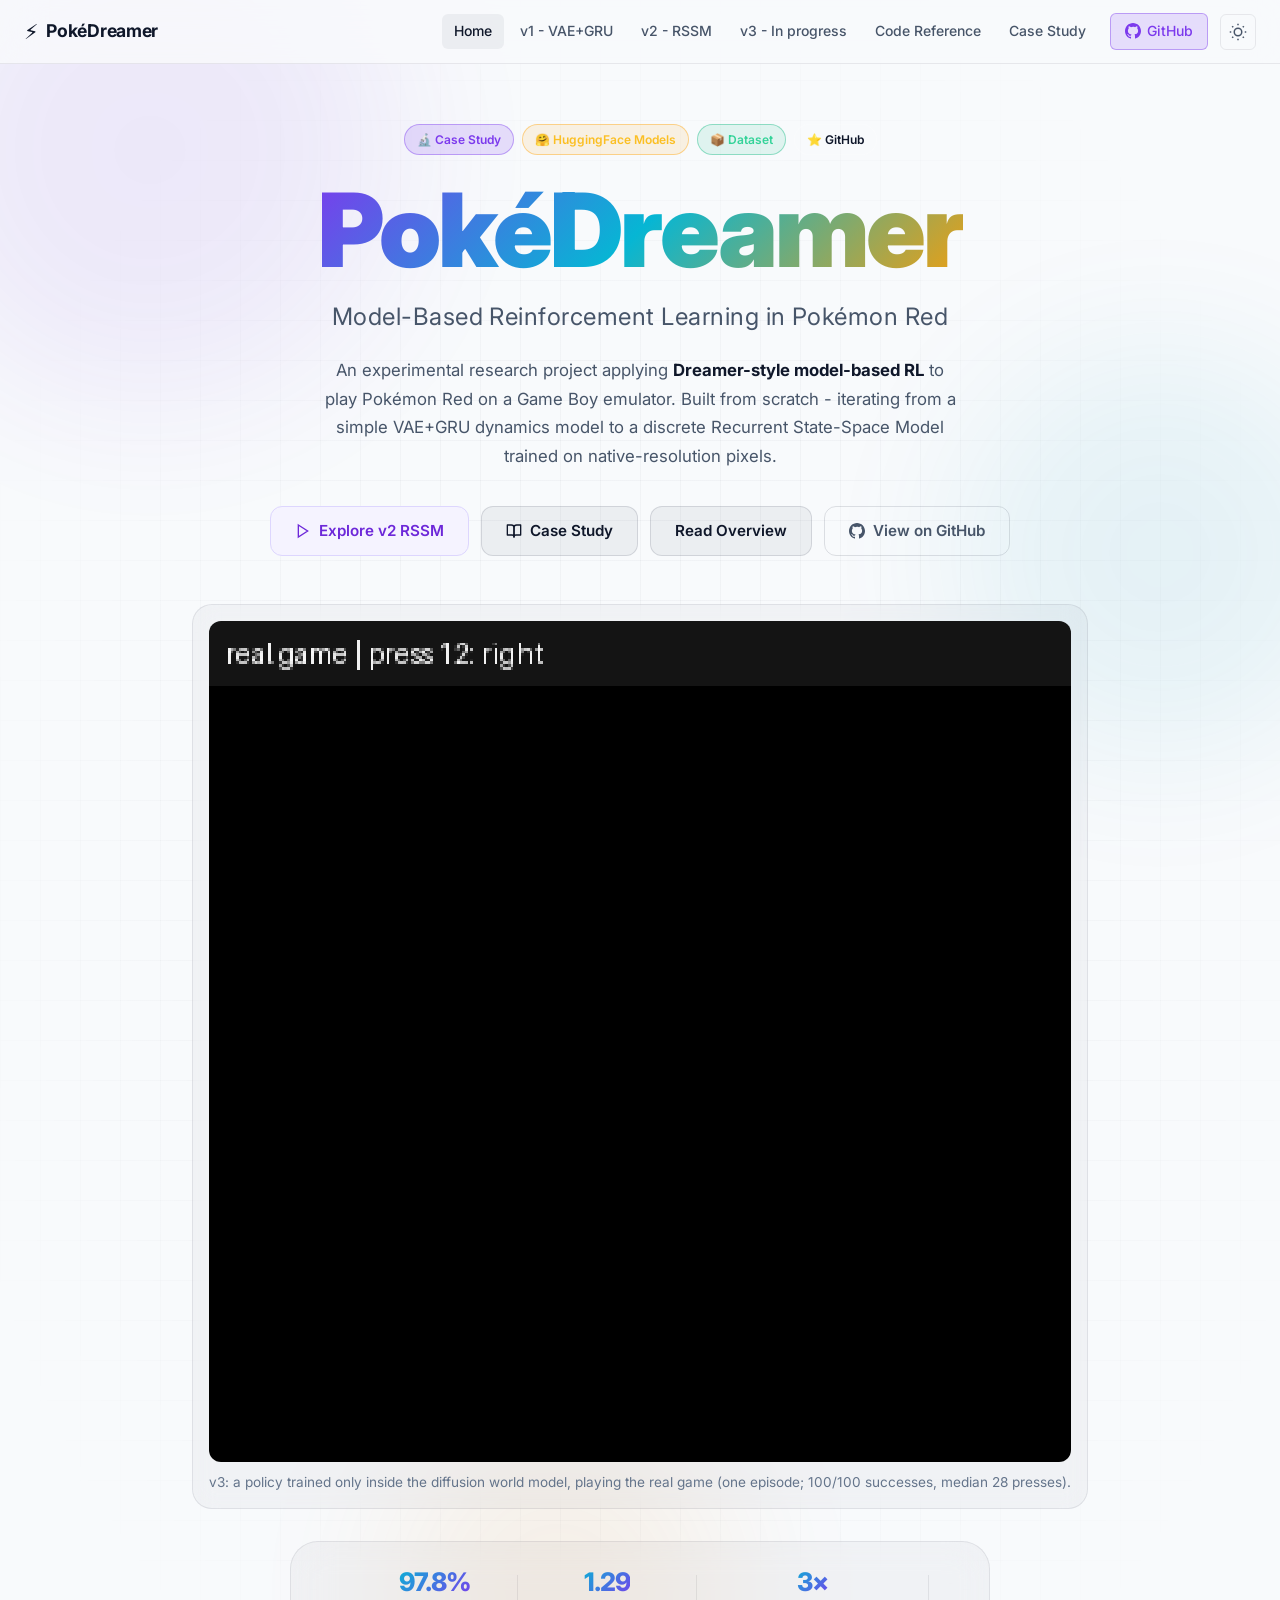
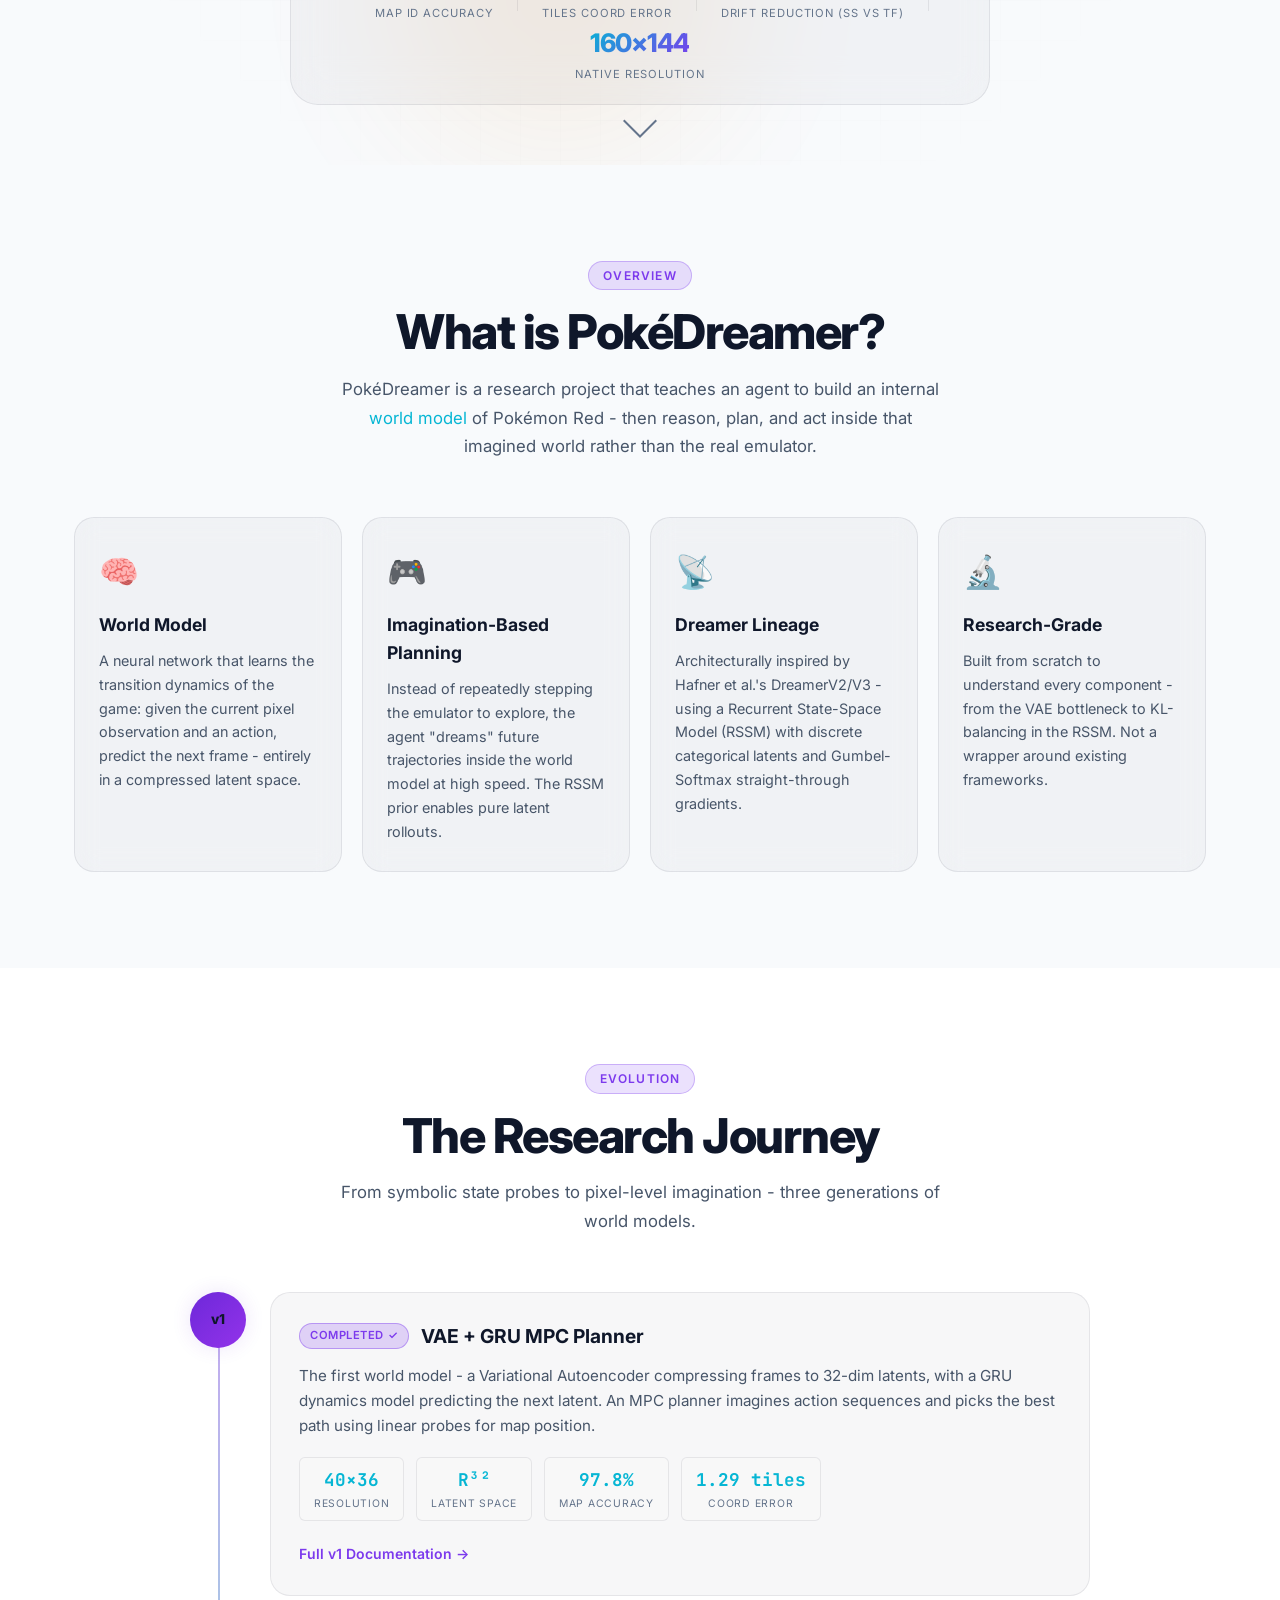
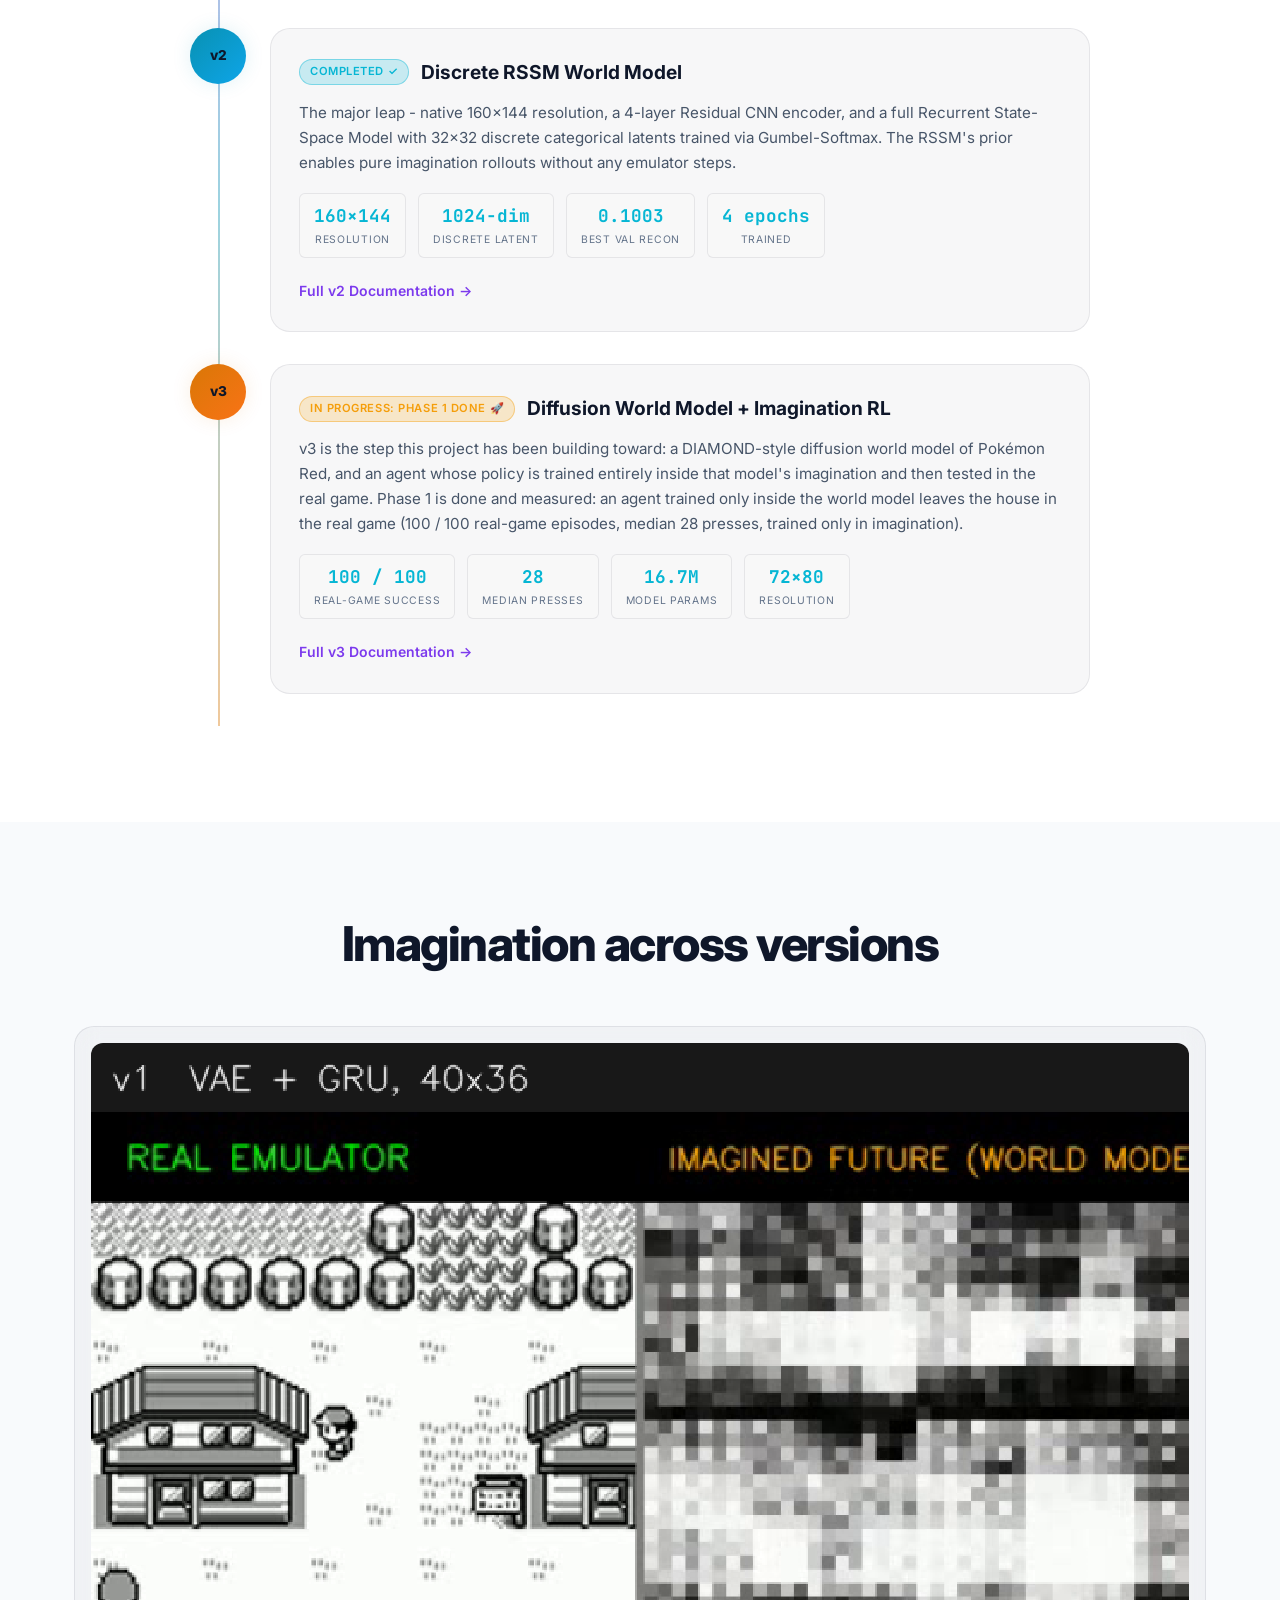
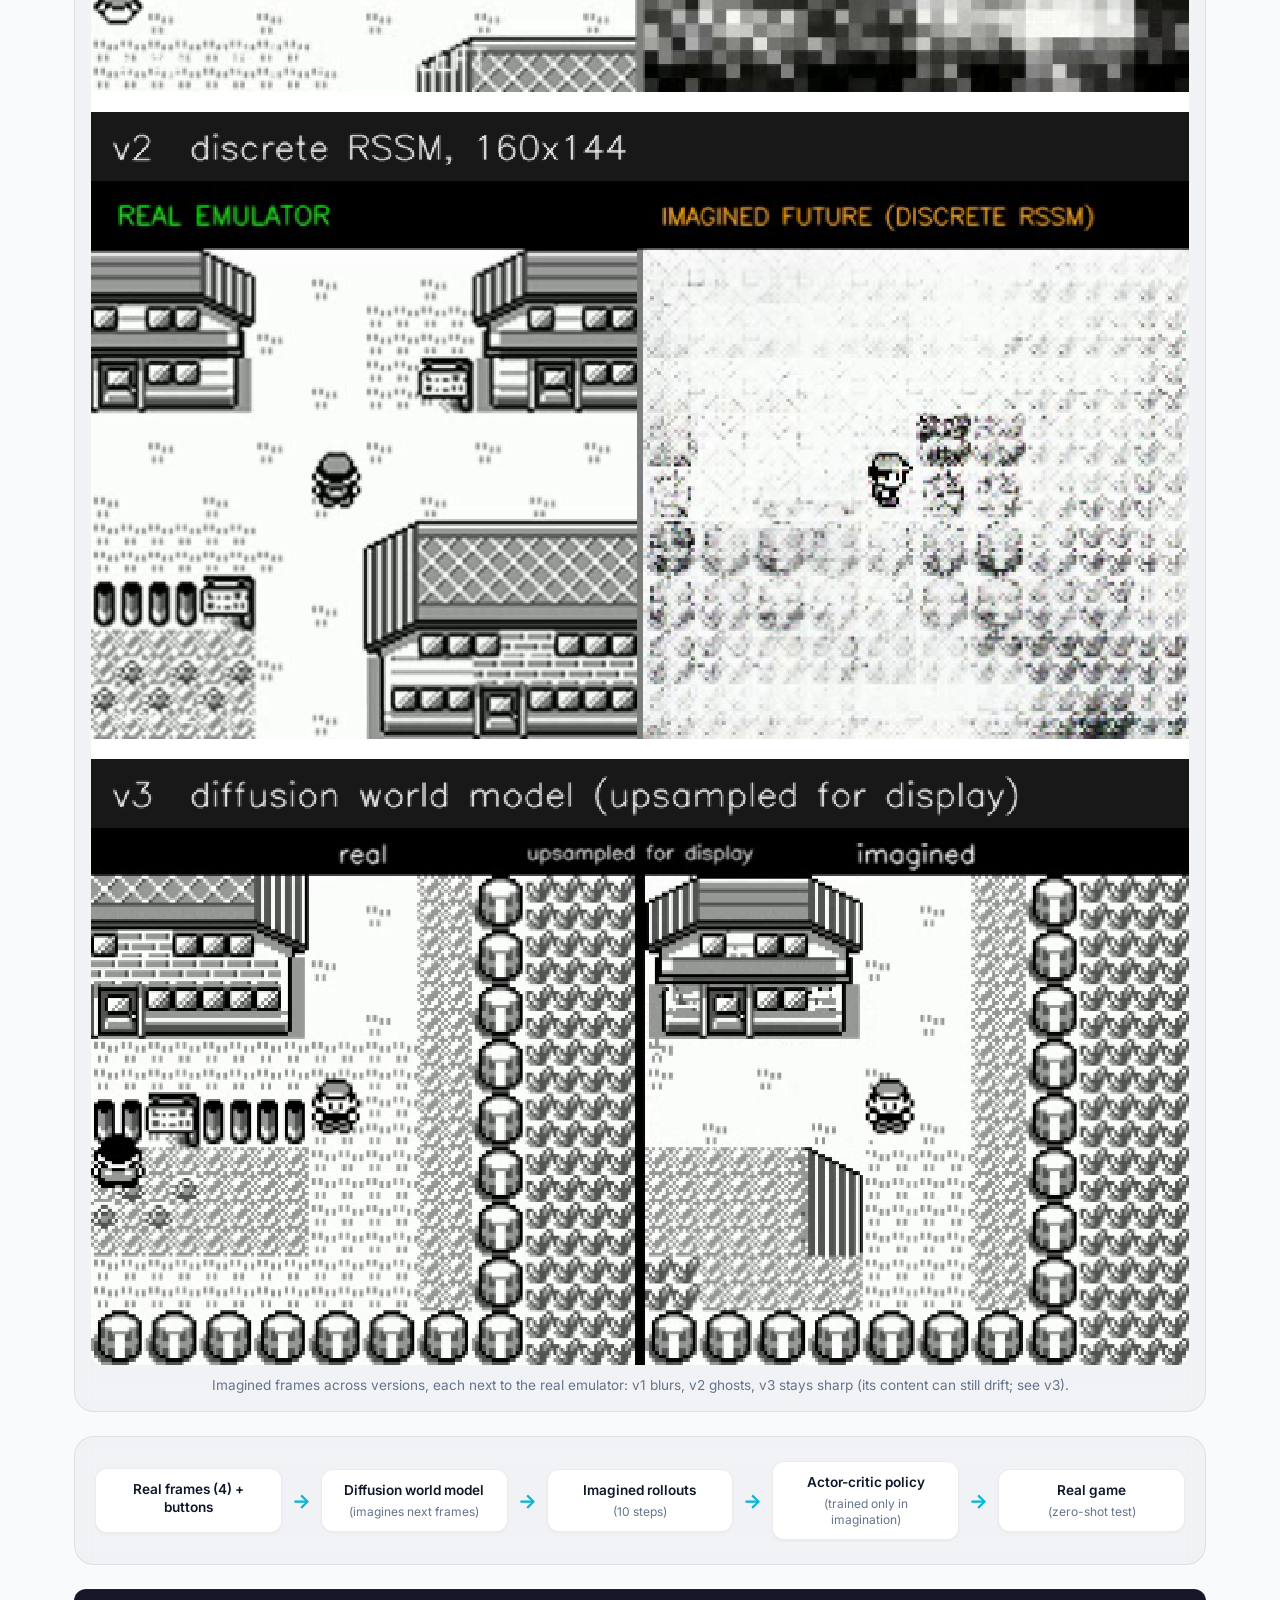
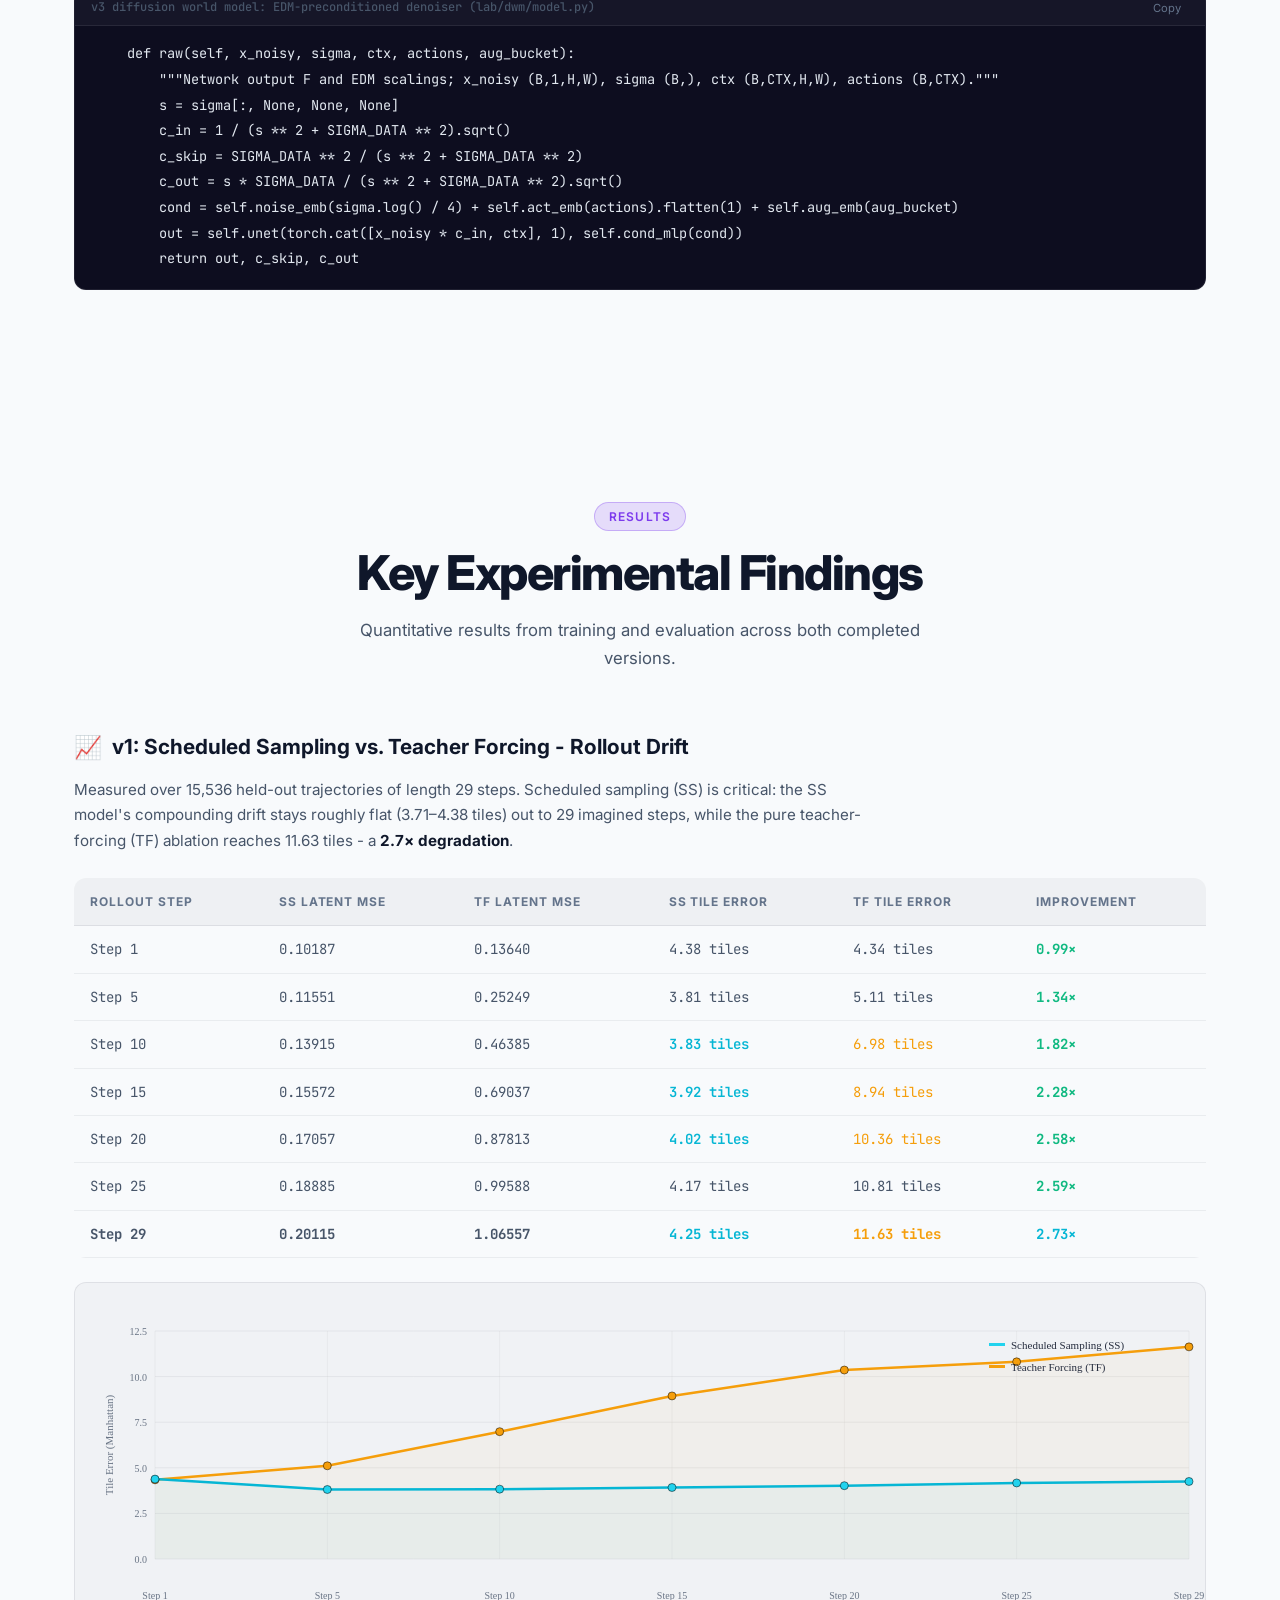
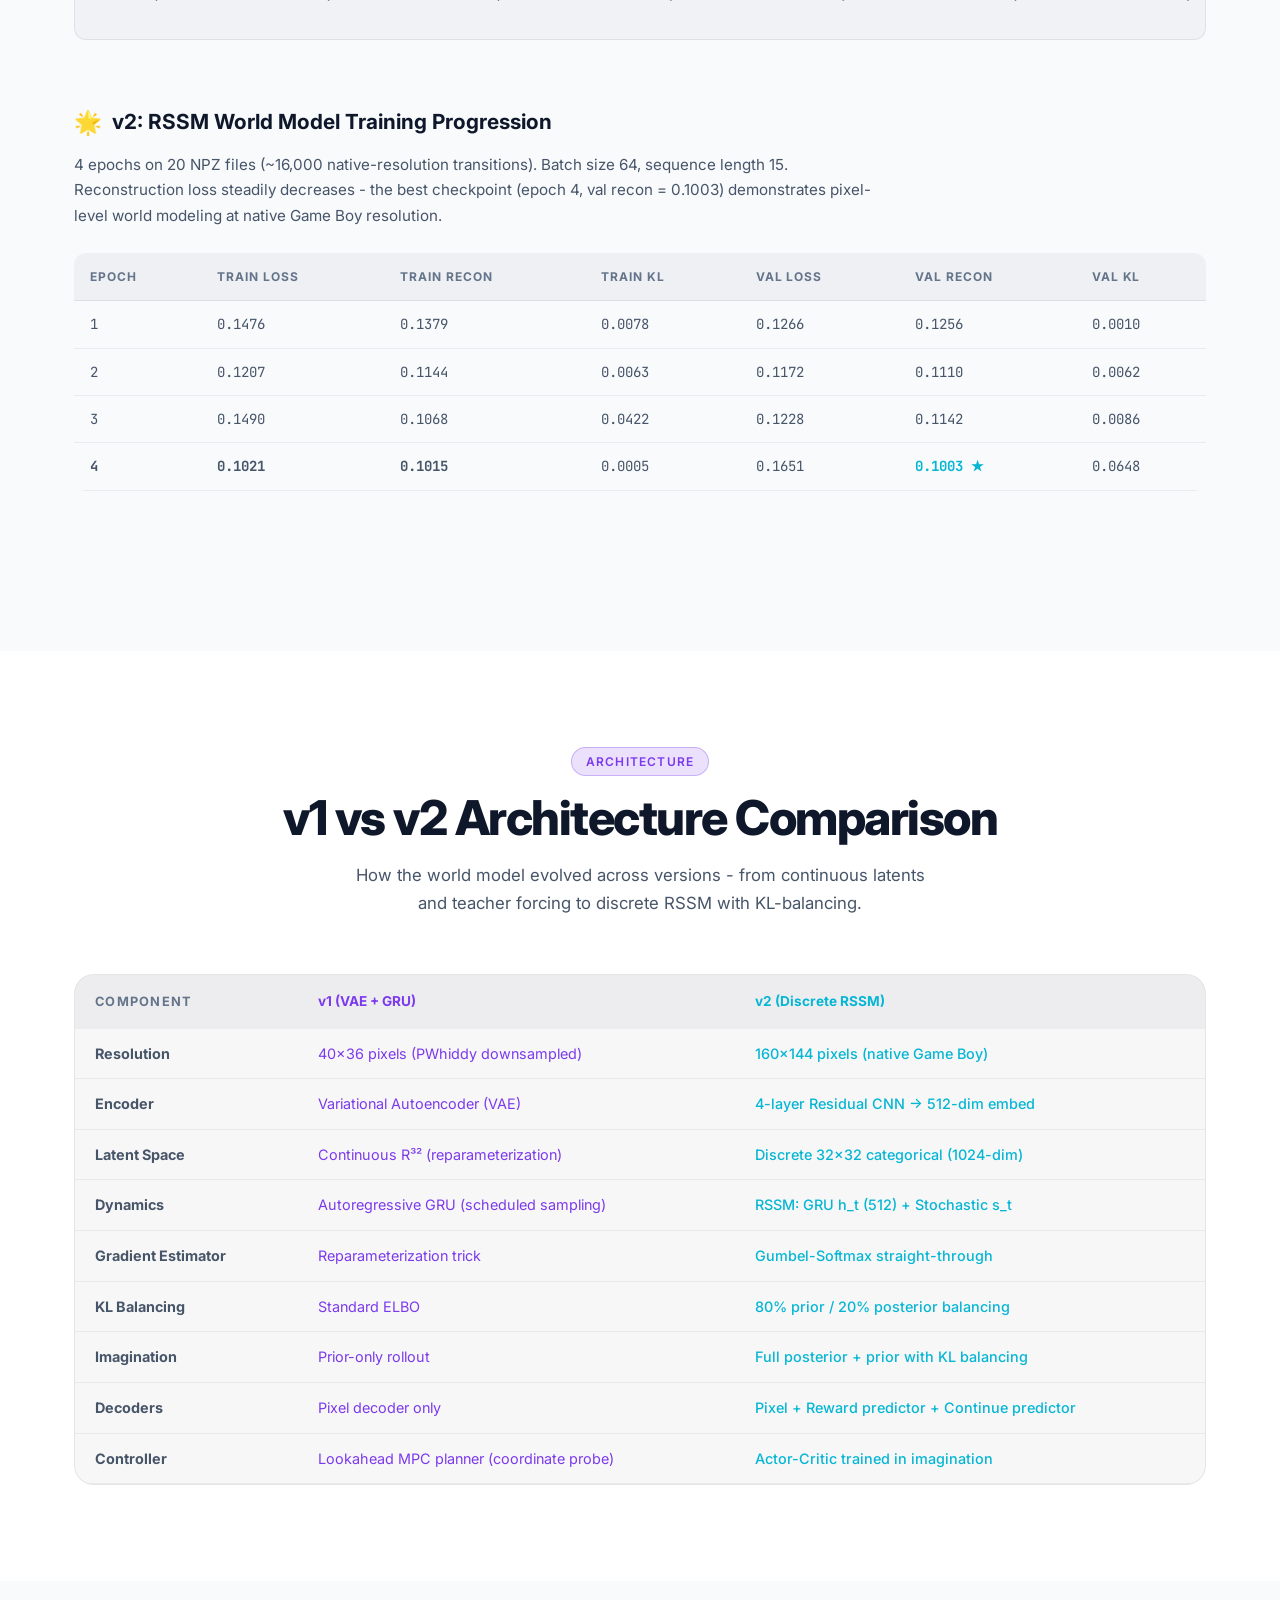
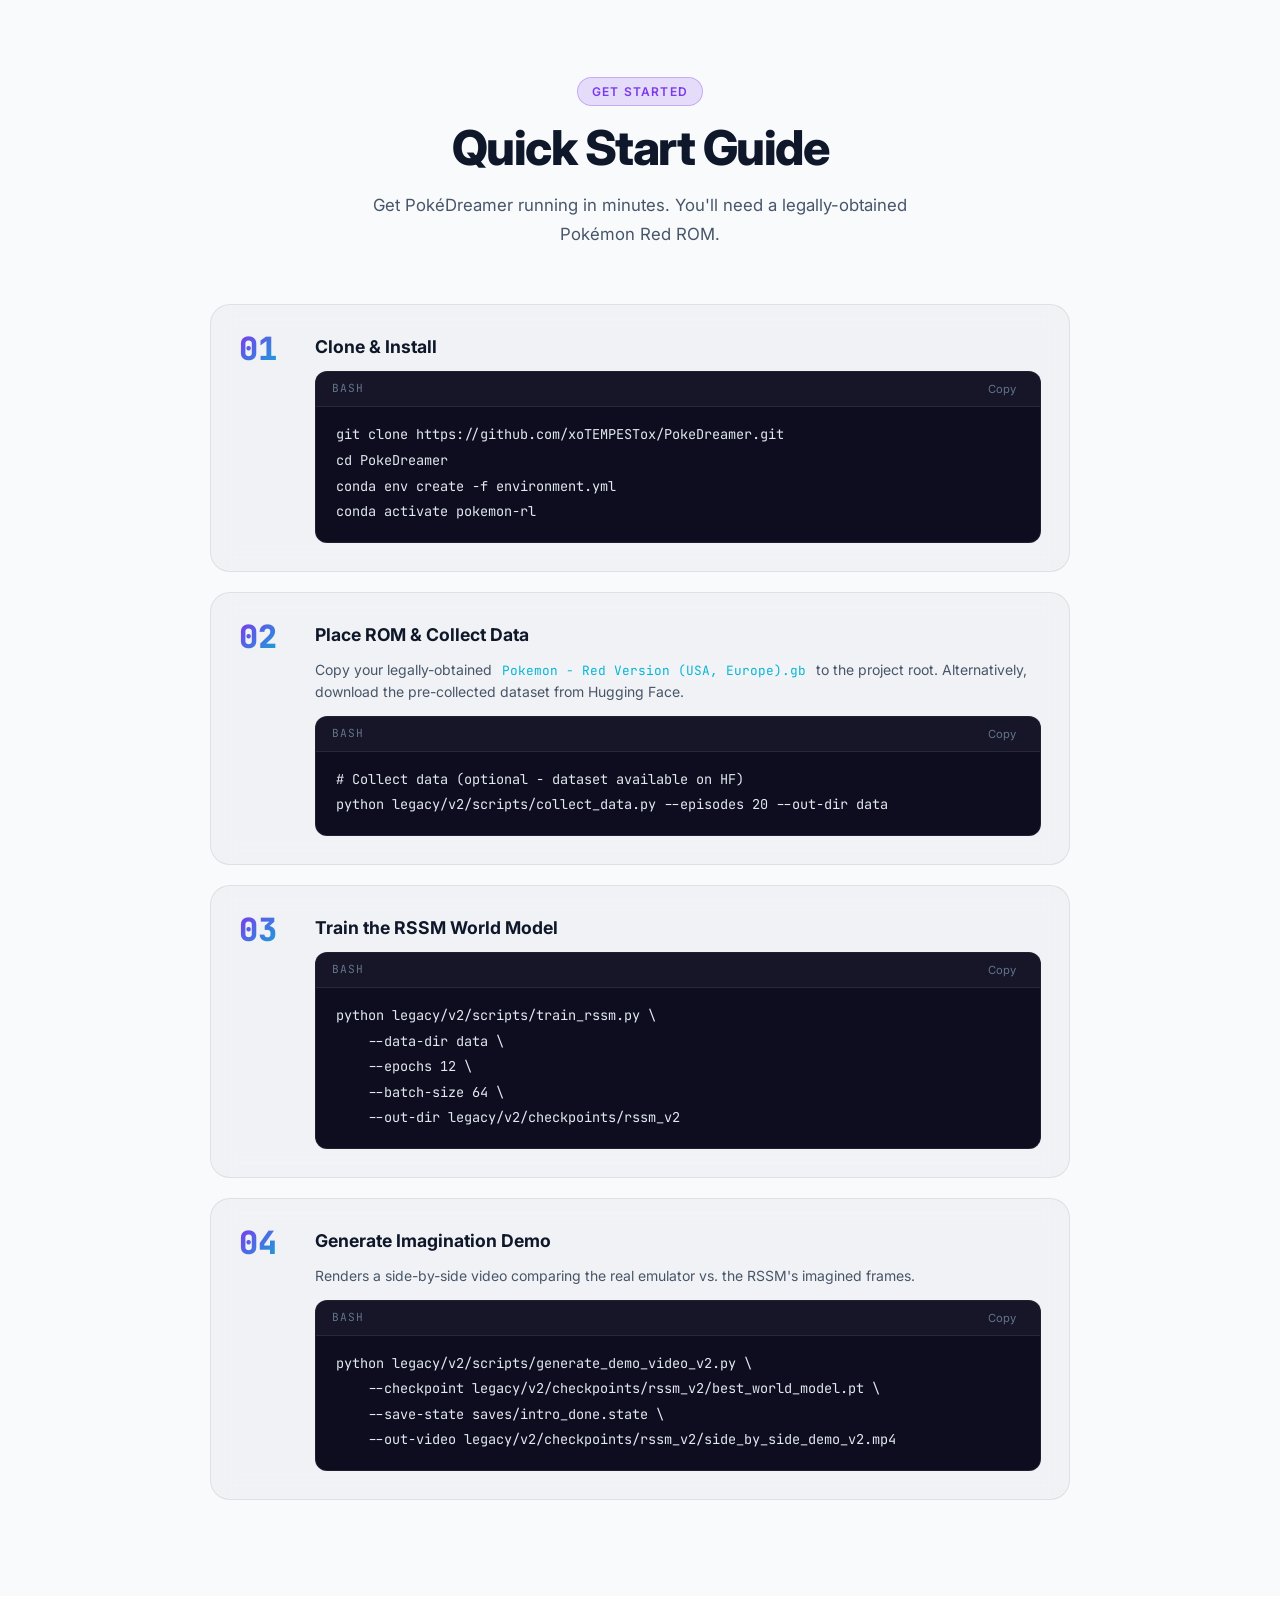
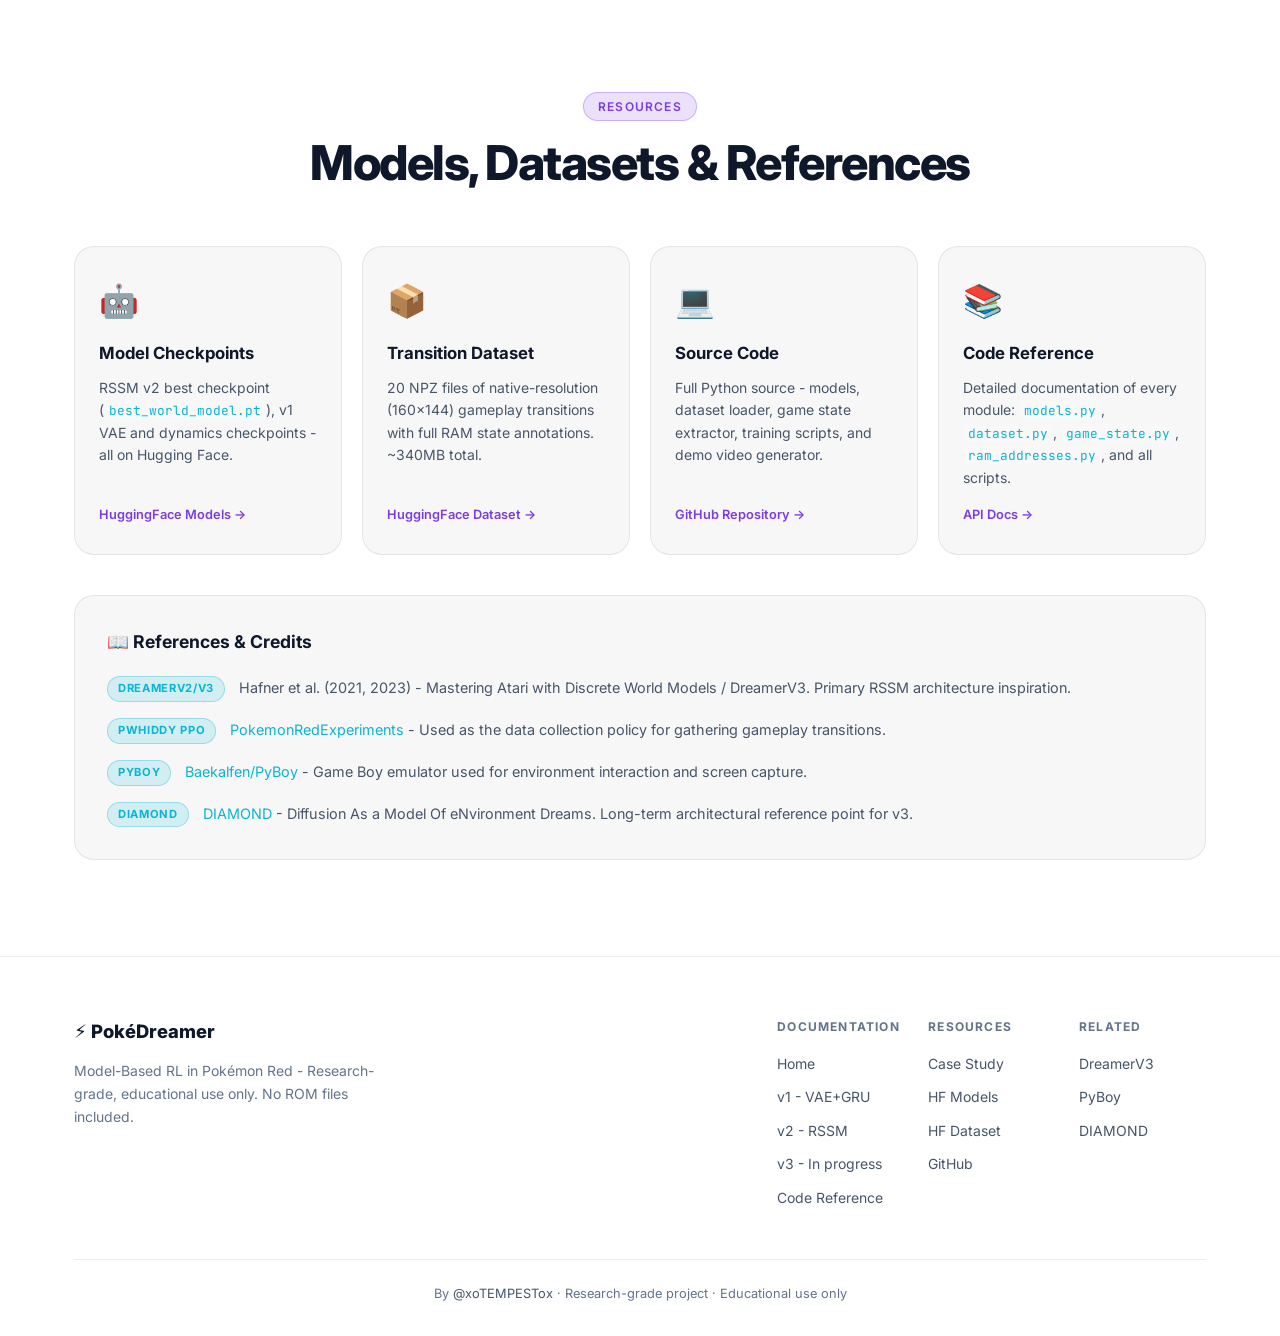
==== docs/index.html @ 760054c2 "Remove the duplicate v2 copies under legacy/; website commands point at legacy/v2 and legacy/v1 lega" ====
<!DOCTYPE html>
<html lang="en">
<head>
  <meta charset="UTF-8" />
  <meta name="viewport" content="width=device-width, initial-scale=1.0" />
  <title>PokéDreamer - Model-Based RL in Pokémon Red</title>
  <meta name="description" content="PokéDreamer: An experimental research project applying Dreamer-style model-based reinforcement learning to play Pokémon Red. Features a discrete RSSM world model trained on native Game Boy pixels." />
  <meta name="keywords" content="PokéDreamer, Dreamer, RSSM, reinforcement learning, Pokémon Red, world model, PyBoy, model-based RL, DreamerV3" />
  <meta property="og:title" content="PokéDreamer - Model-Based RL in Pokémon Red" />
  <meta property="og:description" content="Dreamer-style model-based RL applied to Pokémon Red. Discrete RSSM world model trained on native 160×144 Game Boy pixels." />
  <meta property="og:type" content="website" />
  <link rel="preconnect" href="https://fonts.googleapis.com" />
  <link rel="preconnect" href="https://fonts.gstatic.com" crossorigin />
  <link href="https://fonts.googleapis.com/css2?family=Inter:wght@300;400;500;600;700;800;900&family=JetBrains+Mono:wght@400;500;600&display=swap" rel="stylesheet" />
  <link rel="stylesheet" href="assets/style.css?v=1.4" />
  <script>
    (function() {
      const theme = localStorage.getItem('theme') || 'light';
      document.documentElement.setAttribute('data-theme', theme);
    })();
  </script>
</head>
<body>
  <!-- Navigation -->
  <nav id="navbar" class="navbar">
    <div class="nav-container">
      <a href="index.html" class="nav-brand">
        <span class="nav-logo">⚡</span>
        <span>PokéDreamer</span>
      </a>
      <ul class="nav-links" id="navLinks">
        <li><a href="index.html" class="nav-link active">Home</a></li>
        <li><a href="v1.html" class="nav-link">v1 - VAE+GRU</a></li>
        <li><a href="v2.html" class="nav-link">v2 - RSSM</a></li>
        <li><a href="v3.html" class="nav-link">v3 - In progress</a></li>
        <li><a href="api.html" class="nav-link">Code Reference</a></li>
        <li><a href="https://priyanshusah.com/projects/pokedreamer-rl" target="_blank" class="nav-link">Case Study</a></li>
        <li><a href="https://github.com/xoTEMPESTox/PokeDreamer" target="_blank" class="nav-link nav-cta">
          <svg width="16" height="16" viewBox="0 0 24 24" fill="currentColor"><path d="M12 0C5.374 0 0 5.373 0 12c0 5.302 3.438 9.8 8.207 11.387.599.111.793-.261.793-.577v-2.234c-3.338.726-4.033-1.416-4.033-1.416-.546-1.387-1.333-1.756-1.333-1.756-1.089-.745.083-.729.083-.729 1.205.084 1.839 1.237 1.839 1.237 1.07 1.834 2.807 1.304 3.492.997.107-.775.418-1.305.762-1.604-2.665-.305-5.467-1.334-5.467-5.931 0-1.311.469-2.381 1.236-3.221-.124-.303-.535-1.524.117-3.176 0 0 1.008-.322 3.301 1.23A11.509 11.509 0 0 1 12 5.803c1.02.005 2.047.138 3.006.404 2.291-1.552 3.297-1.23 3.297-1.23.653 1.653.242 2.874.118 3.176.77.84 1.235 1.911 1.235 3.221 0 4.609-2.807 5.624-5.479 5.921.43.372.823 1.102.823 2.222v3.293c0 .319.192.694.801.576C20.566 21.797 24 17.3 24 12c0-6.627-5.373-12-12-12z"/></svg>
          GitHub
        </a></li>
      </ul>
      <button id="themeToggle" class="theme-toggle" aria-label="Toggle Theme">
        <svg class="sun-icon" viewBox="0 0 24 24" fill="none" stroke="currentColor" stroke-width="2"><circle cx="12" cy="12" r="5"></circle><line x1="12" y1="1" x2="12" y2="3"></line><line x1="12" y1="21" x2="12" y2="23"></line><line x1="4.22" y1="4.22" x2="5.64" y2="5.64"></line><line x1="18.36" y1="18.36" x2="19.78" y2="19.78"></line><line x1="1" y1="12" x2="3" y2="12"></line><line x1="21" y1="12" x2="23" y2="12"></line><line x1="4.22" y1="19.78" x2="5.64" y2="18.36"></line><line x1="18.36" y1="5.64" x2="19.78" y2="4.22"></line></svg>
        <svg class="moon-icon" viewBox="0 0 24 24" fill="none" stroke="currentColor" stroke-width="2"><path d="M21 12.79A9 9 0 1 1 11.21 3 7 7 0 0 0 21 12.79z"></path></svg>
      </button>
      <button class="nav-toggle" id="navToggle" aria-label="Toggle navigation">
        <span></span><span></span><span></span>
      </button>
    </div>
  </nav>

  <!-- Hero Section -->
  <section class="hero" id="hero">
    <div class="hero-bg">
      <div class="hero-orb orb-1"></div>
      <div class="hero-orb orb-2"></div>
      <div class="hero-orb orb-3"></div>
      <div class="hero-grid"></div>
    </div>
    <div class="container hero-content">
      <div class="hero-badges">
        <a href="https://priyanshusah.com/projects/pokedreamer-rl" target="_blank" class="badge badge-research">🔬 Case Study</a>
        <a href="https://huggingface.co/xxxTEMPESTxxx/PokeDreamer" target="_blank" class="badge badge-hf">🤗 HuggingFace Models</a>
        <a href="https://huggingface.co/datasets/xxxTEMPESTxxx/PokeDreamer" target="_blank" class="badge badge-dataset">📦 Dataset</a>
        <a href="https://github.com/xoTEMPESTox/PokeDreamer" target="_blank" class="badge badge-gh">⭐ GitHub</a>
      </div>
      <h1 class="hero-title">
        <span class="gradient-text">PokéDreamer</span>
      </h1>
      <p class="hero-subtitle">Model-Based Reinforcement Learning in Pokémon Red</p>
      <p class="hero-desc">
        An experimental research project applying <strong>Dreamer-style model-based RL</strong> to play 
        Pokémon Red on a Game Boy emulator. Built from scratch - iterating from a simple VAE+GRU dynamics 
        model to a discrete Recurrent State-Space Model trained on native-resolution pixels.
      </p>
      <div class="hero-actions">
        <a href="v2.html" class="btn btn-primary">
          <svg width="16" height="16" viewBox="0 0 24 24" fill="none" stroke="currentColor" stroke-width="2"><path d="M5 3l14 9-14 9V3z"/></svg>
          Explore v2 RSSM
        </a>
        <a href="https://priyanshusah.com/projects/pokedreamer-rl" target="_blank" class="btn btn-secondary">
          <svg width="16" height="16" viewBox="0 0 24 24" fill="none" stroke="currentColor" stroke-width="2" stroke-linecap="round" stroke-linejoin="round"><path d="M2 3h6a4 4 0 0 1 4 4v14a3 3 0 0 0-3-3H2z"></path><path d="M22 3h-6a4 4 0 0 0-4 4v14a3 3 0 0 1 3-3h7z"></path></svg>
          Case Study
        </a>
        <a href="#overview" class="btn btn-secondary">Read Overview</a>
        <a href="https://github.com/xoTEMPESTox/PokeDreamer" target="_blank" class="btn btn-ghost">
          <svg width="16" height="16" viewBox="0 0 24 24" fill="currentColor"><path d="M12 0C5.374 0 0 5.373 0 12c0 5.302 3.438 9.8 8.207 11.387.599.111.793-.261.793-.577v-2.234c-3.338.726-4.033-1.416-4.033-1.416-.546-1.387-1.333-1.756-1.333-1.756-1.089-.745.083-.729.083-.729 1.205.084 1.839 1.237 1.839 1.237 1.07 1.834 2.807 1.304 3.492.997.107-.775.418-1.305.762-1.604-2.665-.305-5.467-1.334-5.467-5.931 0-1.311.469-2.381 1.236-3.221-.124-.303-.535-1.524.117-3.176 0 0 1.008-.322 3.301 1.23A11.509 11.509 0 0 1 12 5.803c1.02.005 2.047.138 3.006.404 2.291-1.552 3.297-1.23 3.297-1.23.653 1.653.242 2.874.118 3.176.77.84 1.235 1.911 1.235 3.221 0 4.609-2.807 5.624-5.479 5.921.43.372.823 1.102.823 2.222v3.293c0 .319.192.694.801.576C20.566 21.797 24 17.3 24 12c0-6.627-5.373-12-12-12z"/></svg>
          View on GitHub
        </a>
      </div>
      <figure class="glass-card hero-media">
        <img src="assets/v3/agent_trained_in_imagination.gif" alt="v3: a policy trained only inside the diffusion world model, playing the real game" class="img-pixelated" />
        <figcaption>
          v3: a policy trained only inside the diffusion world model, playing the real game (one episode; 100/100 successes, median 28 presses).
        </figcaption>
      </figure>
      <!-- Stats bar -->
      <div class="hero-stats">
        <div class="stat-item">
          <span class="stat-value">97.8%</span>
          <span class="stat-label">Map ID Accuracy</span>
        </div>
        <div class="stat-divider"></div>
        <div class="stat-item">
          <span class="stat-value">1.29</span>
          <span class="stat-label">Tiles Coord Error</span>
        </div>
        <div class="stat-divider"></div>
        <div class="stat-item">
          <span class="stat-value">3×</span>
          <span class="stat-label">Drift Reduction (SS vs TF)</span>
        </div>
        <div class="stat-divider"></div>
        <div class="stat-item">
          <span class="stat-value">160×144</span>
          <span class="stat-label">Native Resolution</span>
        </div>
      </div>
    </div>
    <div class="hero-scroll-indicator">
      <div class="scroll-arrow"></div>
    </div>
  </section>

  <!-- Overview Section -->
  <section class="section" id="overview">
    <div class="container">
      <div class="section-header">
        <span class="section-tag">Overview</span>
        <h2 class="section-title">What is PokéDreamer?</h2>
        <p class="section-desc">
          PokéDreamer is a research project that teaches an agent to build an internal <em>world model</em> 
          of Pokémon Red - then reason, plan, and act inside that imagined world rather than the real emulator.
        </p>
      </div>
      <div class="concept-grid">
        <div class="concept-card glass-card">
          <div class="concept-icon">🧠</div>
          <h3>World Model</h3>
          <p>A neural network that learns the transition dynamics of the game: given the current pixel observation and an action, predict the next frame - entirely in a compressed latent space.</p>
        </div>
        <div class="concept-card glass-card">
          <div class="concept-icon">🎮</div>
          <h3>Imagination-Based Planning</h3>
          <p>Instead of repeatedly stepping the emulator to explore, the agent "dreams" future trajectories inside the world model at high speed. The RSSM prior enables pure latent rollouts.</p>
        </div>
        <div class="concept-card glass-card">
          <div class="concept-icon">📡</div>
          <h3>Dreamer Lineage</h3>
          <p>Architecturally inspired by Hafner et al.'s DreamerV2/V3 - using a Recurrent State-Space Model (RSSM) with discrete categorical latents and Gumbel-Softmax straight-through gradients.</p>
        </div>
        <div class="concept-card glass-card">
          <div class="concept-icon">🔬</div>
          <h3>Research-Grade</h3>
          <p>Built from scratch to understand every component - from the VAE bottleneck to KL-balancing in the RSSM. Not a wrapper around existing frameworks.</p>
        </div>
      </div>
    </div>
  </section>

  <!-- Journey / Timeline -->
  <section class="section section-dark" id="journey">
    <div class="container">
      <div class="section-header">
        <span class="section-tag">Evolution</span>
        <h2 class="section-title">The Research Journey</h2>
        <p class="section-desc">From symbolic state probes to pixel-level imagination - three generations of world models.</p>
      </div>
      <div class="timeline">
        <div class="timeline-item" data-version="v1">
          <div class="timeline-marker">
            <span>v1</span>
          </div>
          <div class="timeline-content glass-card">
            <div class="timeline-header">
              <span class="version-badge v1-badge">Completed ✓</span>
              <h3>VAE + GRU MPC Planner</h3>
            </div>
            <p>The first world model - a Variational Autoencoder compressing frames to 32-dim latents, with a GRU dynamics model predicting the next latent. An MPC planner imagines action sequences and picks the best path using linear probes for map position.</p>
            <div class="timeline-metrics">
              <div class="metric"><span class="metric-val">40×36</span><span class="metric-lbl">Resolution</span></div>
              <div class="metric"><span class="metric-val">R³²</span><span class="metric-lbl">Latent Space</span></div>
              <div class="metric"><span class="metric-val">97.8%</span><span class="metric-lbl">Map Accuracy</span></div>
              <div class="metric"><span class="metric-val">1.29 tiles</span><span class="metric-lbl">Coord Error</span></div>
            </div>
            <a href="v1.html" class="timeline-link">Full v1 Documentation →</a>
          </div>
        </div>

        <div class="timeline-item" data-version="v2">
          <div class="timeline-marker">
            <span>v2</span>
          </div>
          <div class="timeline-content glass-card">
            <div class="timeline-header">
              <span class="version-badge v2-badge">Completed ✓</span>
              <h3>Discrete RSSM World Model</h3>
            </div>
            <p>The major leap - native 160×144 resolution, a 4-layer Residual CNN encoder, and a full Recurrent State-Space Model with 32×32 discrete categorical latents trained via Gumbel-Softmax. The RSSM's prior enables pure imagination rollouts without any emulator steps.</p>
            <div class="timeline-metrics">
              <div class="metric"><span class="metric-val">160×144</span><span class="metric-lbl">Resolution</span></div>
              <div class="metric"><span class="metric-val">1024-dim</span><span class="metric-lbl">Discrete Latent</span></div>
              <div class="metric"><span class="metric-val">0.1003</span><span class="metric-lbl">Best Val Recon</span></div>
              <div class="metric"><span class="metric-val">4 epochs</span><span class="metric-lbl">Trained</span></div>
            </div>
            <a href="v2.html" class="timeline-link">Full v2 Documentation →</a>
          </div>
        </div>

        <div class="timeline-item" data-version="v3">
          <div class="timeline-marker">
            <span>v3</span>
          </div>
          <div class="timeline-content glass-card">
            <div class="timeline-header">
              <span class="version-badge v3-badge">In Progress: Phase 1 Done 🚀</span>
              <h3>Diffusion World Model + Imagination RL</h3>
            </div>
            <p>v3 is the step this project has been building toward: a DIAMOND-style diffusion world model of Pokémon Red, and an agent whose policy is trained entirely inside that model's imagination and then tested in the real game. Phase 1 is done and measured: an agent trained only inside the world model leaves the house in the real game (100 / 100 real-game episodes, median 28 presses, trained only in imagination).</p>
            <div class="timeline-metrics">
              <div class="metric"><span class="metric-val">100 / 100</span><span class="metric-lbl">Real-Game Success</span></div>
              <div class="metric"><span class="metric-val">28</span><span class="metric-lbl">Median Presses</span></div>
              <div class="metric"><span class="metric-val">16.7M</span><span class="metric-lbl">Model Params</span></div>
              <div class="metric"><span class="metric-val">72×80</span><span class="metric-lbl">Resolution</span></div>
            </div>
            <a href="v3.html" class="timeline-link">Full v3 Documentation →</a>
          </div>
        </div>
      </div>
    </div>
  </section>

  <!-- Imagination across versions Section -->
  <section class="section" id="imagination-versions">
    <div class="container">
      <div class="section-header">
        <h2 class="section-title">Imagination across versions</h2>
      </div>

      <!-- Across versions strip -->
      <figure class="glass-card">
        <img src="assets/home/imagination_across_versions.png" alt="Imagined frames across versions, each next to the real emulator: v1 blurs, v2 ghosts, v3 stays sharp (its content can still drift; see v3)." class="img-pixelated" loading="lazy" />
        <figcaption>
          Imagined frames across versions, each next to the real emulator: v1 blurs, v2 ghosts, v3 stays sharp (its content can still drift; see v3).
        </figcaption>
      </figure>

      <!-- v3 loop diagram -->
      <div class="v3-loop-diagram glass-card">
        <div class="v3-loop-container">
          <div class="v3-loop-node">
            <div class="v3-loop-node-title">Real frames (4) + buttons</div>
          </div>
          <div class="v3-loop-arrow">→</div>
          <div class="v3-loop-node">
            <div class="v3-loop-node-title">Diffusion world model</div>
            <div class="v3-loop-node-desc">(imagines next frames)</div>
          </div>
          <div class="v3-loop-arrow">→</div>
          <div class="v3-loop-node">
            <div class="v3-loop-node-title">Imagined rollouts</div>
            <div class="v3-loop-node-desc">(10 steps)</div>
          </div>
          <div class="v3-loop-arrow">→</div>
          <div class="v3-loop-node">
            <div class="v3-loop-node-title">Actor-critic policy</div>
            <div class="v3-loop-node-desc">(trained only in imagination)</div>
          </div>
          <div class="v3-loop-arrow">→</div>
          <div class="v3-loop-node">
            <div class="v3-loop-node-title">Real game</div>
            <div class="v3-loop-node-desc">(zero-shot test)</div>
          </div>
        </div>
      </div>

      <!-- v3 EDM denoiser snippet -->
      <div class="code-block" style="margin: 20px 0;">
        <div class="code-header"><span class="code-title">v3 diffusion world model: EDM-preconditioned denoiser (lab/dwm/model.py)</span><button class="copy-btn" onclick="copyCode(this)">Copy</button></div>
        <pre><code>    def raw(self, x_noisy, sigma, ctx, actions, aug_bucket):
        """Network output F and EDM scalings; x_noisy (B,1,H,W), sigma (B,), ctx (B,CTX,H,W), actions (B,CTX)."""
        s = sigma[:, None, None, None]
        c_in = 1 / (s ** 2 + SIGMA_DATA ** 2).sqrt()
        c_skip = SIGMA_DATA ** 2 / (s ** 2 + SIGMA_DATA ** 2)
        c_out = s * SIGMA_DATA / (s ** 2 + SIGMA_DATA ** 2).sqrt()
        cond = self.noise_emb(sigma.log() / 4) + self.act_emb(actions).flatten(1) + self.aug_emb(aug_bucket)
        out = self.unet(torch.cat([x_noisy * c_in, ctx], 1), self.cond_mlp(cond))
        return out, c_skip, c_out</code></pre>
      </div>
    </div>
  </section>

  <!-- Key Results -->
  <section class="section" id="results">
    <div class="container">
      <div class="section-header">
        <span class="section-tag">Results</span>
        <h2 class="section-title">Key Experimental Findings</h2>
        <p class="section-desc">Quantitative results from training and evaluation across both completed versions.</p>
      </div>

      <!-- Drift Table -->
      <div class="results-block">
        <h3 class="results-subtitle">
          <span class="result-icon">📈</span>
          v1: Scheduled Sampling vs. Teacher Forcing - Rollout Drift
        </h3>
        <p class="results-desc">
          Measured over 15,536 held-out trajectories of length 29 steps. Scheduled sampling (SS) is critical: the SS model's compounding drift stays roughly flat (3.71–4.38 tiles) out to 29 imagined steps, while the pure teacher-forcing (TF) ablation reaches 11.63 tiles - a <strong>2.7× degradation</strong>.
        </p>
        <div class="table-wrapper">
          <table class="data-table" id="drift-table">
            <thead>
              <tr>
                <th>Rollout Step</th>
                <th>SS Latent MSE</th>
                <th>TF Latent MSE</th>
                <th>SS Tile Error</th>
                <th>TF Tile Error</th>
                <th>Improvement</th>
              </tr>
            </thead>
            <tbody>
              <tr><td>Step 1</td><td>0.10187</td><td>0.13640</td><td>4.38 tiles</td><td>4.34 tiles</td><td class="improvement">0.99×</td></tr>
              <tr><td>Step 5</td><td>0.11551</td><td>0.25249</td><td>3.81 tiles</td><td>5.11 tiles</td><td class="improvement">1.34×</td></tr>
              <tr><td>Step 10</td><td>0.13915</td><td>0.46385</td><td class="highlight-cell">3.83 tiles</td><td class="warn-cell">6.98 tiles</td><td class="improvement">1.82×</td></tr>
              <tr><td>Step 15</td><td>0.15572</td><td>0.69037</td><td class="highlight-cell">3.92 tiles</td><td class="warn-cell">8.94 tiles</td><td class="improvement">2.28×</td></tr>
              <tr><td>Step 20</td><td>0.17057</td><td>0.87813</td><td class="highlight-cell">4.02 tiles</td><td class="warn-cell">10.36 tiles</td><td class="improvement">2.58×</td></tr>
              <tr><td>Step 25</td><td>0.18885</td><td>0.99588</td><td>4.17 tiles</td><td>10.81 tiles</td><td class="improvement">2.59×</td></tr>
              <tr><td><strong>Step 29</strong></td><td><strong>0.20115</strong></td><td><strong>1.06557</strong></td><td class="highlight-cell"><strong>4.25 tiles</strong></td><td class="warn-cell"><strong>11.63 tiles</strong></td><td class="improvement best-improvement"><strong>2.73×</strong></td></tr>
            </tbody>
          </table>
        </div>

        <!-- Visual drift chart -->
        <div class="chart-container">
          <canvas id="driftChart" width="800" height="300"></canvas>
        </div>
      </div>

      <!-- v2 Training results -->
      <div class="results-block">
        <h3 class="results-subtitle">
          <span class="result-icon">🌟</span>
          v2: RSSM World Model Training Progression
        </h3>
        <p class="results-desc">
          4 epochs on 20 NPZ files (~16,000 native-resolution transitions). Batch size 64, sequence length 15. Reconstruction loss steadily decreases - the best checkpoint (epoch 4, val recon = 0.1003) demonstrates pixel-level world modeling at native Game Boy resolution.
        </p>
        <div class="table-wrapper">
          <table class="data-table" id="rssm-table">
            <thead>
              <tr>
                <th>Epoch</th>
                <th>Train Loss</th>
                <th>Train Recon</th>
                <th>Train KL</th>
                <th>Val Loss</th>
                <th>Val Recon</th>
                <th>Val KL</th>
              </tr>
            </thead>
            <tbody>
              <tr><td>1</td><td>0.1476</td><td>0.1379</td><td>0.0078</td><td>0.1266</td><td>0.1256</td><td>0.0010</td></tr>
              <tr><td>2</td><td>0.1207</td><td>0.1144</td><td>0.0063</td><td>0.1172</td><td>0.1110</td><td>0.0062</td></tr>
              <tr><td>3</td><td>0.1490</td><td>0.1068</td><td>0.0422</td><td>0.1228</td><td>0.1142</td><td>0.0086</td></tr>
              <tr><td><strong>4</strong></td><td><strong>0.1021</strong></td><td><strong>0.1015</strong></td><td>0.0005</td><td>0.1651</td><td class="highlight-cell"><strong>0.1003</strong> ★</td><td>0.0648</td></tr>
            </tbody>
          </table>
        </div>
      </div>
    </div>
  </section>

  <!-- Architecture Overview -->
  <section class="section section-dark" id="architecture">
    <div class="container">
      <div class="section-header">
        <span class="section-tag">Architecture</span>
        <h2 class="section-title">v1 vs v2 Architecture Comparison</h2>
        <p class="section-desc">How the world model evolved across versions - from continuous latents and teacher forcing to discrete RSSM with KL-balancing.</p>
      </div>
      <div class="comparison-table-wrapper glass-card">
        <table class="comparison-table" id="arch-comparison">
          <thead>
            <tr>
              <th>Component</th>
              <th class="v1-col">v1 (VAE + GRU)</th>
              <th class="v2-col">v2 (Discrete RSSM)</th>
            </tr>
          </thead>
          <tbody>
            <tr>
              <td><strong>Resolution</strong></td>
              <td class="v1-col">40×36 pixels (PWhiddy downsampled)</td>
              <td class="v2-col highlight-v2">160×144 pixels (native Game Boy)</td>
            </tr>
            <tr>
              <td><strong>Encoder</strong></td>
              <td class="v1-col">Variational Autoencoder (VAE)</td>
              <td class="v2-col highlight-v2">4-layer Residual CNN → 512-dim embed</td>
            </tr>
            <tr>
              <td><strong>Latent Space</strong></td>
              <td class="v1-col">Continuous R³² (reparameterization)</td>
              <td class="v2-col highlight-v2">Discrete 32×32 categorical (1024-dim)</td>
            </tr>
            <tr>
              <td><strong>Dynamics</strong></td>
              <td class="v1-col">Autoregressive GRU (scheduled sampling)</td>
              <td class="v2-col highlight-v2">RSSM: GRU h_t (512) + Stochastic s_t</td>
            </tr>
            <tr>
              <td><strong>Gradient Estimator</strong></td>
              <td class="v1-col">Reparameterization trick</td>
              <td class="v2-col highlight-v2">Gumbel-Softmax straight-through</td>
            </tr>
            <tr>
              <td><strong>KL Balancing</strong></td>
              <td class="v1-col">Standard ELBO</td>
              <td class="v2-col highlight-v2">80% prior / 20% posterior balancing</td>
            </tr>
            <tr>
              <td><strong>Imagination</strong></td>
              <td class="v1-col">Prior-only rollout</td>
              <td class="v2-col highlight-v2">Full posterior + prior with KL balancing</td>
            </tr>
            <tr>
              <td><strong>Decoders</strong></td>
              <td class="v1-col">Pixel decoder only</td>
              <td class="v2-col highlight-v2">Pixel + Reward predictor + Continue predictor</td>
            </tr>
            <tr>
              <td><strong>Controller</strong></td>
              <td class="v1-col">Lookahead MPC planner (coordinate probe)</td>
              <td class="v2-col highlight-v2">Actor-Critic trained in imagination</td>
            </tr>
          </tbody>
        </table>
      </div>
    </div>
  </section>

  <!-- Quick Start -->
  <section class="section" id="quickstart">
    <div class="container">
      <div class="section-header">
        <span class="section-tag">Get Started</span>
        <h2 class="section-title">Quick Start Guide</h2>
        <p class="section-desc">Get PokéDreamer running in minutes. You'll need a legally-obtained Pokémon Red ROM.</p>
      </div>
      <div class="quickstart-steps">
        <div class="qs-step glass-card">
          <div class="qs-step-num">01</div>
          <div class="qs-step-content">
            <h3>Clone &amp; Install</h3>
            <div class="code-block">
              <div class="code-header">
                <span class="code-lang">bash</span>
                <button class="copy-btn" onclick="copyCode(this)">Copy</button>
              </div>
              <pre><code>git clone https://github.com/xoTEMPESTox/PokeDreamer.git
cd PokeDreamer
conda env create -f environment.yml
conda activate pokemon-rl</code></pre>
            </div>
          </div>
        </div>

        <div class="qs-step glass-card">
          <div class="qs-step-num">02</div>
          <div class="qs-step-content">
            <h3>Place ROM &amp; Collect Data</h3>
            <p class="qs-note">Copy your legally-obtained <code>Pokemon - Red Version (USA, Europe).gb</code> to the project root. Alternatively, download the pre-collected dataset from Hugging Face.</p>
            <div class="code-block">
              <div class="code-header">
                <span class="code-lang">bash</span>
                <button class="copy-btn" onclick="copyCode(this)">Copy</button>
              </div>
              <pre><code># Collect data (optional - dataset available on HF)
python legacy/v2/scripts/collect_data.py --episodes 20 --out-dir data</code></pre>
            </div>
          </div>
        </div>

        <div class="qs-step glass-card">
          <div class="qs-step-num">03</div>
          <div class="qs-step-content">
            <h3>Train the RSSM World Model</h3>
            <div class="code-block">
              <div class="code-header">
                <span class="code-lang">bash</span>
                <button class="copy-btn" onclick="copyCode(this)">Copy</button>
              </div>
              <pre><code>python legacy/v2/scripts/train_rssm.py \
    --data-dir data \
    --epochs 12 \
    --batch-size 64 \
    --out-dir legacy/v2/checkpoints/rssm_v2</code></pre>
            </div>
          </div>
        </div>

        <div class="qs-step glass-card">
          <div class="qs-step-num">04</div>
          <div class="qs-step-content">
            <h3>Generate Imagination Demo</h3>
            <p class="qs-note">Renders a side-by-side video comparing the real emulator vs. the RSSM's imagined frames.</p>
            <div class="code-block">
              <div class="code-header">
                <span class="code-lang">bash</span>
                <button class="copy-btn" onclick="copyCode(this)">Copy</button>
              </div>
              <pre><code>python legacy/v2/scripts/generate_demo_video_v2.py \
    --checkpoint legacy/v2/checkpoints/rssm_v2/best_world_model.pt \
    --save-state saves/intro_done.state \
    --out-video legacy/v2/checkpoints/rssm_v2/side_by_side_demo_v2.mp4</code></pre>
            </div>
          </div>
        </div>
      </div>
    </div>
  </section>

  <!-- Resources -->
  <section class="section section-dark" id="resources">
    <div class="container">
      <div class="section-header">
        <span class="section-tag">Resources</span>
        <h2 class="section-title">Models, Datasets &amp; References</h2>
      </div>
      <div class="resources-grid">
        <a href="https://huggingface.co/xxxTEMPESTxxx/PokeDreamer" target="_blank" class="resource-card glass-card">
          <div class="resource-icon">🤖</div>
          <h3>Model Checkpoints</h3>
          <p>RSSM v2 best checkpoint (<code>best_world_model.pt</code>), v1 VAE and dynamics checkpoints - all on Hugging Face.</p>
          <span class="resource-link">HuggingFace Models →</span>
        </a>
        <a href="https://huggingface.co/datasets/xxxTEMPESTxxx/PokeDreamer" target="_blank" class="resource-card glass-card">
          <div class="resource-icon">📦</div>
          <h3>Transition Dataset</h3>
          <p>20 NPZ files of native-resolution (160×144) gameplay transitions with full RAM state annotations. ~340MB total.</p>
          <span class="resource-link">HuggingFace Dataset →</span>
        </a>
        <a href="https://github.com/xoTEMPESTox/PokeDreamer" target="_blank" class="resource-card glass-card">
          <div class="resource-icon">💻</div>
          <h3>Source Code</h3>
          <p>Full Python source - models, dataset loader, game state extractor, training scripts, and demo video generator.</p>
          <span class="resource-link">GitHub Repository →</span>
        </a>
        <a href="api.html" class="resource-card glass-card">
          <div class="resource-icon">📚</div>
          <h3>Code Reference</h3>
          <p>Detailed documentation of every module: <code>models.py</code>, <code>dataset.py</code>, <code>game_state.py</code>, <code>ram_addresses.py</code>, and all scripts.</p>
          <span class="resource-link">API Docs →</span>
        </a>
      </div>
      
      <!-- Citations -->
      <div class="citations glass-card">
        <h3>📖 References &amp; Credits</h3>
        <ul class="citation-list">
          <li>
            <span class="cite-tag">DreamerV2/V3</span>
            <span>Hafner et al. (2021, 2023) - Mastering Atari with Discrete World Models / DreamerV3. Primary RSSM architecture inspiration.</span>
          </li>
          <li>
            <span class="cite-tag">PWhiddy PPO</span>
            <span><a href="https://github.com/PWhiddy/PokemonRedExperiments" target="_blank">PokemonRedExperiments</a> - Used as the data collection policy for gathering gameplay transitions.</span>
          </li>
          <li>
            <span class="cite-tag">PyBoy</span>
            <span><a href="https://github.com/Baekalfen/PyBoy" target="_blank">Baekalfen/PyBoy</a> - Game Boy emulator used for environment interaction and screen capture.</span>
          </li>
          <li>
            <span class="cite-tag">DIAMOND</span>
            <span><a href="https://diamond-wm.github.io/" target="_blank">DIAMOND</a> - Diffusion As a Model Of eNvironment Dreams. Long-term architectural reference point for v3.</span>
          </li>
        </ul>
      </div>
    </div>
  </section>

  <!-- Footer -->
  <footer class="footer">
    <div class="container">
      <div class="footer-content">
        <div class="footer-brand">
          <span class="footer-logo">⚡ PokéDreamer</span>
          <p>Model-Based RL in Pokémon Red - Research-grade, educational use only. No ROM files included.</p>
        </div>
        <div class="footer-links-grid">
          <div class="footer-col">
            <h4>Documentation</h4>
            <ul>
              <li><a href="index.html">Home</a></li>
              <li><a href="v1.html">v1 - VAE+GRU</a></li>
              <li><a href="v2.html">v2 - RSSM</a></li>
              <li><a href="v3.html">v3 - In progress</a></li>
              <li><a href="api.html">Code Reference</a></li>
            </ul>
          </div>
          <div class="footer-col">
            <h4>Resources</h4>
            <ul>
              <li><a href="https://priyanshusah.com/projects/pokedreamer-rl" target="_blank">Case Study</a></li>
              <li><a href="https://huggingface.co/xxxTEMPESTxxx/PokeDreamer" target="_blank">HF Models</a></li>
              <li><a href="https://huggingface.co/datasets/xxxTEMPESTxxx/PokeDreamer" target="_blank">HF Dataset</a></li>
              <li><a href="https://github.com/xoTEMPESTox/PokeDreamer" target="_blank">GitHub</a></li>
            </ul>
          </div>
          <div class="footer-col">
            <h4>Related</h4>
            <ul>
              <li><a href="https://danijar.com/project/dreamerv3/" target="_blank">DreamerV3</a></li>
              <li><a href="https://github.com/Baekalfen/PyBoy" target="_blank">PyBoy</a></li>
              <li><a href="https://diamond-wm.github.io/" target="_blank">DIAMOND</a></li>
            </ul>
          </div>
        </div>
      </div>
      <div class="footer-bottom">
        <p>By <a href="https://github.com/xoTEMPESTox" target="_blank">@xoTEMPESTox</a> · Research-grade project · Educational use only</p>
      </div>
    </div>
  </footer>

  <script src="assets/main.js?v=1.4"></script>
</body>
</html>
---- docs/assets/style.css ----
/* ===================================================================
   PokéDreamer Docs — style.css
   Dark mode, glassmorphism, premium design system
   =================================================================== */

/* ── Custom Properties ─────────────────────────────────────────── */
:root {
  --bg-base:       #060612;
  --bg-surface:    #0d0d1f;
  --bg-elevated:   #12122a;

  --primary:       #7c3aed;
  --primary-light: #9d5ff5;
  --primary-glow:  rgba(124, 58, 237, 0.35);

  --accent:        #06b6d4;
  --accent-light:  #22d3ee;
  --accent-glow:   rgba(6, 182, 212, 0.3);

  --gold:          #f59e0b;
  --gold-light:    #fbbf24;
  --gold-glow:     rgba(245, 158, 11, 0.3);

  --success:       #10b981;
  --warn:          #f59e0b;
  --danger:        #ef4444;

  --text-primary:  #f1f5f9;
  --text-secondary:#94a3b8;
  --text-muted:    #64748b;

  --border:        rgba(255,255,255,0.08);
  --border-active: rgba(124, 58, 237, 0.5);

  --glass-bg:      rgba(255, 255, 255, 0.04);
  --glass-border:  rgba(255, 255, 255, 0.1);

  --radius-sm:     6px;
  --radius-md:     12px;
  --radius-lg:     20px;
  --radius-xl:     28px;

  --shadow-sm:  0 1px 3px rgba(0,0,0,0.4);
  --shadow-md:  0 4px 16px rgba(0,0,0,0.5);
  --shadow-lg:  0 8px 40px rgba(0,0,0,0.6);
  --shadow-glow:0 0 40px var(--primary-glow);

  --nav-h: 64px;
  --font-sans: 'Inter', system-ui, -apple-system, sans-serif;
  --font-mono: 'JetBrains Mono', 'Fira Code', monospace;

  /* Theme-specific variables for items hardcoded dark */
  --navbar-bg: rgba(6, 6, 18, 0.85);
  --navbar-shadow: 0 4px 30px rgba(0,0,0,0.5);
  --nav-links-bg: rgba(6, 6, 18, 0.98);
  --nav-hover-bg: rgba(255, 255, 255, 0.07);
  --grid-color: rgba(255, 255, 255, 0.03);
  --sidebar-hover-bg: rgba(255, 255, 255, 0.06);
  --table-border: rgba(255, 255, 255, 0.04);
  --table-hover-bg: rgba(255, 255, 255, 0.03);
  --table-header-bg: rgba(255, 255, 255, 0.04);
  --orb-opacity: 0.18;
  
  /* Keep code blocks dark for readability */
  --code-block-bg: #060612;
  --code-block-header-bg: rgba(255, 255, 255, 0.04);
  --code-block-text: #e2e8f0;
  --code-block-border: rgba(255, 255, 255, 0.08);

  /* Button variables */
  --btn-secondary-bg: rgba(255, 255, 255, 0.07);
  --btn-secondary-border: rgba(255, 255, 255, 0.15);
  --btn-secondary-hover-bg: rgba(255, 255, 255, 0.12);
  --btn-secondary-hover-border: rgba(255, 255, 255, 0.3);
  --btn-ghost-border: rgba(255, 255, 255, 0.15);
  --btn-ghost-hover-bg: rgba(255, 255, 255, 0.05);

  --btn-primary-bg: rgba(124, 58, 237, 0.1);
  --btn-primary-border: rgba(124, 58, 237, 0.3);
  --btn-primary-text: #a78bfa;
  --btn-primary-hover-bg: rgba(124, 58, 237, 0.2);
  --btn-primary-hover-border: rgba(124, 58, 237, 0.5);
  --btn-primary-hover-text: #c084fc;
}

[data-theme="light"] {
  --bg-base:       #f8fafc;
  --bg-surface:    #ffffff;
  --bg-elevated:   #f1f5f9;

  --primary:       #6d28d9;
  --primary-light: #7c3aed;
  --primary-glow:  rgba(109, 40, 217, 0.12);

  --accent:        #0891b2;
  --accent-light:  #06b6d4;
  --accent-glow:   rgba(8, 145, 178, 0.12);

  --gold:          #d97706;
  --gold-light:    #f59e0b;
  --gold-glow:     rgba(217, 119, 6, 0.12);

  --text-primary:  #0f172a;
  --text-secondary:#475569;
  --text-muted:    #64748b;

  --border:        rgba(15, 23, 42, 0.08);
  --border-active: rgba(109, 40, 217, 0.4);

  --glass-bg:      rgba(15, 23, 42, 0.03);
  --glass-border:  rgba(15, 23, 42, 0.08);

  --shadow-sm:  0 1px 3px rgba(15,23,42,0.05);
  --shadow-md:  0 4px 16px rgba(15,23,42,0.08);
  --shadow-lg:  0 8px 40px rgba(15,23,42,0.12);
  --shadow-glow:0 0 30px var(--primary-glow);

  --navbar-bg: rgba(248, 250, 252, 0.85);
  --navbar-shadow: 0 4px 30px rgba(15,23,42,0.06);
  --nav-links-bg: rgba(248, 250, 252, 0.98);
  --nav-hover-bg: rgba(15, 23, 42, 0.05);
  --grid-color: rgba(15, 23, 42, 0.03);
  --sidebar-hover-bg: rgba(15, 23, 42, 0.05);
  --table-border: rgba(15, 23, 42, 0.06);
  --table-hover-bg: rgba(15, 23, 42, 0.02);
  --table-header-bg: rgba(15, 23, 42, 0.04);
  --orb-opacity: 0.08;
  
  /* Keep code blocks dark for high contrast dev styling */
  --code-block-bg: #0d0d1f;
  --code-block-header-bg: rgba(255, 255, 255, 0.04);
  --code-block-text: #e2e8f0;
  --code-block-border: rgba(255, 255, 255, 0.08);

  /* Button variables */
  --btn-secondary-bg: rgba(15, 23, 42, 0.05);
  --btn-secondary-border: rgba(15, 23, 42, 0.12);
  --btn-secondary-hover-bg: rgba(15, 23, 42, 0.08);
  --btn-secondary-hover-border: rgba(15, 23, 42, 0.2);
  --btn-ghost-border: rgba(15, 23, 42, 0.12);
  --btn-ghost-hover-bg: rgba(15, 23, 42, 0.04);

  --btn-primary-bg: #f5f3ff;
  --btn-primary-border: #ddd6fe;
  --btn-primary-text: #6d28d9;
  --btn-primary-hover-bg: #ede9fe;
  --btn-primary-hover-border: #c4b5fd;
  --btn-primary-hover-text: #5b21b6;
}


/* ── Reset ─────────────────────────────────────────────────────── */
*, *::before, *::after { box-sizing: border-box; margin: 0; padding: 0; }
html { scroll-behavior: smooth; font-size: 16px; }
body {
  font-family: var(--font-sans);
  background-color: var(--bg-base);
  color: var(--text-primary);
  line-height: 1.6;
  overflow-x: hidden;
}
a { color: var(--accent-light); text-decoration: none; }
a:hover { color: var(--accent); }
img { max-width: 100%; display: block; }
ul { list-style: none; }

/* ── Utility ───────────────────────────────────────────────────── */
.container {
  max-width: 1180px;
  margin: 0 auto;
  padding: 0 24px;
}
.gradient-text {
  background: linear-gradient(135deg, var(--primary-light) 0%, var(--accent-light) 50%, var(--gold-light) 100%);
  -webkit-background-clip: text;
  -webkit-text-fill-color: transparent;
  background-clip: text;
}
.glass-card {
  background: var(--glass-bg);
  border: 1px solid var(--glass-border);
  border-radius: var(--radius-lg);
  backdrop-filter: blur(12px);
  -webkit-backdrop-filter: blur(12px);
  transition: border-color 0.3s ease, box-shadow 0.3s ease, transform 0.3s ease;
}
.glass-card:hover {
  border-color: var(--border-active);
  box-shadow: var(--shadow-glow);
  transform: translateY(-2px);
}

/* ── Navbar ────────────────────────────────────────────────────── */
.navbar {
  position: fixed;
  top: 0; left: 0; right: 0;
  height: var(--nav-h);
  z-index: 100;
  background: var(--navbar-bg);
  backdrop-filter: blur(20px);
  -webkit-backdrop-filter: blur(20px);
  border-bottom: 1px solid var(--border);
  transition: box-shadow 0.3s ease, background-color 0.3s ease;
}
.navbar.scrolled { box-shadow: var(--navbar-shadow); }
.nav-container {
  height: 100%;
  display: flex;
  align-items: center;
  justify-content: space-between;
  max-width: 1280px;
  margin: 0 auto;
  padding: 0 24px;
}
.nav-brand {
  display: flex;
  align-items: center;
  gap: 8px;
  font-weight: 700;
  font-size: 1.1rem;
  color: var(--text-primary);
  letter-spacing: -0.3px;
}
.nav-logo { font-size: 1.3rem; }
.nav-links {
  display: flex;
  align-items: center;
  gap: 4px;
  margin-left: auto;
}
.nav-link {
  padding: 6px 12px;
  border-radius: var(--radius-sm);
  font-size: 0.875rem;
  font-weight: 500;
  color: var(--text-secondary);
  transition: color 0.2s, background 0.2s;
  display: flex;
  align-items: center;
  gap: 6px;
}
.nav-link:hover, .nav-link.active {
  color: var(--text-primary);
  background: var(--nav-hover-bg);
}
.nav-cta {
  margin-left: 8px;
  padding: 6px 14px;
  background: rgba(124,58,237,0.15);
  border: 1px solid rgba(124,58,237,0.4);
  border-radius: var(--radius-sm);
  color: var(--primary-light) !important;
}
.nav-cta:hover {
  background: rgba(124,58,237,0.3) !important;
  border-color: var(--primary-light);
}

.theme-toggle {
  background: transparent;
  border: 1px solid var(--border);
  border-radius: var(--radius-sm);
  width: 36px;
  height: 36px;
  display: flex;
  align-items: center;
  justify-content: center;
  cursor: pointer;
  color: var(--text-secondary);
  transition: all 0.25s ease;
  margin-left: 12px;
  position: relative;
  overflow: hidden;
}
.theme-toggle:hover {
  color: var(--text-primary);
  background: var(--nav-hover-bg);
  border-color: var(--border-active);
  transform: translateY(-1px);
}
.theme-toggle svg {
  width: 18px;
  height: 18px;
  position: absolute;
  transition: transform 0.5s cubic-bezier(0.4, 0, 0.2, 1), opacity 0.25s ease;
}
.theme-toggle .sun-icon {
  opacity: 0;
  transform: rotate(90deg) scale(0);
}
.theme-toggle .moon-icon {
  opacity: 1;
  transform: rotate(0deg) scale(1);
}
[data-theme="light"] .theme-toggle .sun-icon {
  opacity: 1;
  transform: rotate(0deg) scale(1);
}
[data-theme="light"] .theme-toggle .moon-icon {
  opacity: 0;
  transform: rotate(-90deg) scale(0);
}

.nav-toggle {
  display: none;
  flex-direction: column;
  gap: 5px;
  background: none;
  border: none;
  cursor: pointer;
  padding: 4px;
}
.nav-toggle span {
  display: block;
  width: 22px;
  height: 2px;
  background: var(--text-secondary);
  border-radius: 2px;
  transition: all 0.3s;
}

/* ── Hero ──────────────────────────────────────────────────────── */
.hero {
  position: relative;
  min-height: 100vh;
  display: flex;
  flex-direction: column;
  align-items: center;
  justify-content: center;
  padding-top: var(--nav-h);
  overflow: hidden;
}
.hero-bg {
  position: absolute;
  inset: 0;
  z-index: 0;
}
.hero-orb {
  position: absolute;
  border-radius: 50%;
  filter: blur(80px);
  opacity: var(--orb-opacity);
  animation: float 8s ease-in-out infinite alternate;
  transition: opacity 0.3s ease;
}
.orb-1 {
  width: 500px; height: 500px;
  background: var(--primary);
  top: -100px; left: -100px;
  animation-delay: 0s;
}
.orb-2 {
  width: 400px; height: 400px;
  background: var(--accent);
  top: 20%; right: -80px;
  animation-delay: 2s;
}
.orb-3 {
  width: 350px; height: 350px;
  background: var(--gold);
  bottom: 0; left: 30%;
  animation-delay: 4s;
}
.hero-grid {
  position: absolute;
  inset: 0;
  background-image:
    linear-gradient(var(--grid-color) 1px, transparent 1px),
    linear-gradient(90deg, var(--grid-color) 1px, transparent 1px);
  background-size: 40px 40px;
  mask-image: radial-gradient(ellipse at center, black 40%, transparent 80%);
}
@keyframes float {
  0%   { transform: translate(0,0) scale(1); }
  100% { transform: translate(30px, 20px) scale(1.08); }
}
.hero-content {
  position: relative;
  z-index: 1;
  text-align: center;
  padding: 60px 24px;
}
.hero-badges {
  display: flex;
  flex-wrap: wrap;
  gap: 8px;
  justify-content: center;
  margin-bottom: 24px;
}
.badge {
  display: inline-flex;
  align-items: center;
  gap: 6px;
  padding: 5px 12px;
  border-radius: 100px;
  font-size: 0.75rem;
  font-weight: 600;
  border: 1px solid;
  transition: all 0.2s;
}
.badge:hover { transform: translateY(-2px); }
.badge-hf   { background: rgba(255, 160, 0, 0.1); border-color: rgba(255,160,0,0.4); color: #fbbf24; }
.badge-dataset { background: rgba(16,185,129,0.1); border-color: rgba(16,185,129,0.4); color: #34d399; }
.badge-gh   { background: rgba(255,255,255,0.05); border-color: rgba(255,255,255,0.2); color: var(--text-primary); }
.badge-research { background: rgba(124,58,237,0.15); border-color: rgba(124,58,237,0.4); color: var(--primary-light); }

.hero-title {
  font-size: clamp(3rem, 8vw, 6.5rem);
  font-weight: 900;
  letter-spacing: -3px;
  line-height: 1;
  margin-bottom: 16px;
}
.hero-subtitle {
  font-size: clamp(1rem, 3vw, 1.5rem);
  font-weight: 400;
  color: var(--text-secondary);
  margin-bottom: 20px;
  letter-spacing: 0.02em;
}
.hero-desc {
  font-size: 1.05rem;
  color: var(--text-secondary);
  max-width: 640px;
  margin: 0 auto 36px;
  line-height: 1.7;
}
.hero-desc strong { color: var(--text-primary); }
.hero-actions {
  display: flex;
  flex-wrap: wrap;
  gap: 12px;
  justify-content: center;
  margin-bottom: 48px;
}
.btn {
  display: inline-flex;
  align-items: center;
  gap: 8px;
  padding: 12px 24px;
  border-radius: var(--radius-md);
  font-size: 0.95rem;
  font-weight: 600;
  cursor: pointer;
  border: none;
  transition: all 0.25s ease;
  text-decoration: none !important;
}
.btn-primary {
  background: var(--btn-primary-bg) !important;
  border: 1px solid var(--btn-primary-border) !important;
  color: var(--btn-primary-text) !important;
  box-shadow: none !important;
}
.btn-primary:hover {
  background: var(--btn-primary-hover-bg) !important;
  border-color: var(--btn-primary-hover-border) !important;
  color: var(--btn-primary-hover-text) !important;
  transform: translateY(-2px);
  box-shadow: none !important;
}
.btn-secondary {
  background: var(--btn-secondary-bg);
  border: 1px solid var(--btn-secondary-border);
  color: var(--text-primary) !important;
}
.btn-secondary:hover {
  background: var(--btn-secondary-hover-bg);
  border-color: var(--btn-secondary-hover-border);
  color: var(--text-primary) !important;
  transform: translateY(-2px);
}
.btn-ghost {
  background: transparent;
  border: 1px solid var(--btn-ghost-border);
  color: var(--text-secondary) !important;
}
.btn-ghost:hover {
  background: var(--btn-ghost-hover-bg);
  color: var(--text-primary) !important;
  transform: translateY(-2px);
}

.hero-stats {
  display: flex;
  flex-wrap: wrap;
  align-items: center;
  justify-content: center;
  gap: 0;
  background: var(--glass-bg);
  border: 1px solid var(--glass-border);
  border-radius: var(--radius-xl);
  padding: 20px 32px;
  backdrop-filter: blur(20px);
  -webkit-backdrop-filter: blur(20px);
  max-width: 700px;
  margin: 0 auto;
}
.stat-item {
  display: flex;
  flex-direction: column;
  align-items: center;
  padding: 0 24px;
}
.stat-value {
  font-size: 1.6rem;
  font-weight: 800;
  background: linear-gradient(135deg, var(--accent-light), var(--primary-light));
  -webkit-background-clip: text;
  -webkit-text-fill-color: transparent;
  background-clip: text;
  letter-spacing: -1px;
}
.stat-label {
  font-size: 0.7rem;
  color: var(--text-muted);
  text-transform: uppercase;
  letter-spacing: 0.08em;
  margin-top: 2px;
  white-space: nowrap;
}
.stat-divider {
  width: 1px;
  height: 36px;
  background: var(--border);
}

.hero-scroll-indicator {
  position: absolute;
  bottom: 32px;
  left: 50%;
  transform: translateX(-50%);
  z-index: 1;
}

.scroll-arrow {
  width: 24px;
  height: 24px;
  border-right: 2px solid var(--text-muted);
  border-bottom: 2px solid var(--text-muted);
  transform: rotate(45deg);
  animation: bounce 1.5s ease-in-out infinite;
  margin: 0 auto;
}
@keyframes bounce {
  0%, 100% { transform: rotate(45deg) translate(0,0); opacity: 0.6; }
  50% { transform: rotate(45deg) translate(4px, 4px); opacity: 1; }
}

/* ── Sections ──────────────────────────────────────────────────── */
.section {
  padding: 96px 0;
}
.section-dark { background: var(--bg-surface); }
.section-header {
  text-align: center;
  margin-bottom: 56px;
}
.section-tag {
  display: inline-block;
  padding: 4px 14px;
  background: rgba(124,58,237,0.15);
  border: 1px solid rgba(124,58,237,0.3);
  border-radius: 100px;
  font-size: 0.75rem;
  font-weight: 600;
  color: var(--primary-light);
  text-transform: uppercase;
  letter-spacing: 0.1em;
  margin-bottom: 16px;
}
.section-title {
  font-size: clamp(1.8rem, 4vw, 3rem);
  font-weight: 800;
  letter-spacing: -1.5px;
  line-height: 1.1;
  margin-bottom: 16px;
}
.section-desc {
  font-size: 1.05rem;
  color: var(--text-secondary);
  max-width: 600px;
  margin: 0 auto;
  line-height: 1.7;
}
.section-desc em { color: var(--accent-light); font-style: normal; }

/* ── Concept Cards ─────────────────────────────────────────────── */
.concept-grid {
  display: grid;
  grid-template-columns: repeat(auto-fit, minmax(240px, 1fr));
  gap: 20px;
}
.concept-card {
  padding: 28px 24px;
}
.concept-icon {
  font-size: 2rem;
  margin-bottom: 14px;
}
.concept-card h3 {
  font-size: 1.1rem;
  font-weight: 700;
  margin-bottom: 10px;
  color: var(--text-primary);
}
.concept-card p {
  font-size: 0.9rem;
  color: var(--text-secondary);
  line-height: 1.65;
}

/* ── Timeline ──────────────────────────────────────────────────── */
.timeline {
  display: flex;
  flex-direction: column;
  gap: 0;
  position: relative;
  max-width: 900px;
  margin: 0 auto;
}
.timeline::before {
  content: '';
  position: absolute;
  left: 28px;
  top: 0; bottom: 0;
  width: 2px;
  background: linear-gradient(to bottom, var(--primary), var(--accent), var(--gold));
  opacity: 0.4;
}
.timeline-item {
  display: flex;
  gap: 24px;
  margin-bottom: 32px;
  opacity: 0;
  transform: translateX(-20px);
  transition: opacity 0.6s ease, transform 0.6s ease;
}
.timeline-item.visible {
  opacity: 1;
  transform: translateX(0);
}
.timeline-marker {
  flex-shrink: 0;
  width: 56px;
  height: 56px;
  border-radius: 50%;
  display: flex;
  align-items: center;
  justify-content: center;
  font-weight: 800;
  font-size: 0.85rem;
  position: relative;
  z-index: 1;
}
.timeline-item[data-version="v1"] .timeline-marker {
  background: linear-gradient(135deg, var(--primary), #9333ea);
  box-shadow: 0 0 20px var(--primary-glow);
}
.timeline-item[data-version="v2"] .timeline-marker {
  background: linear-gradient(135deg, var(--accent), #0ea5e9);
  box-shadow: 0 0 20px var(--accent-glow);
}
.timeline-item[data-version="v3"] .timeline-marker {
  background: linear-gradient(135deg, var(--gold), #f97316);
  box-shadow: 0 0 20px var(--gold-glow);
}
.timeline-content {
  flex: 1;
  padding: 28px;
}
.timeline-header {
  display: flex;
  align-items: center;
  gap: 12px;
  margin-bottom: 12px;
  flex-wrap: wrap;
}
.timeline-header h3 { font-size: 1.2rem; font-weight: 700; }
.version-badge {
  font-size: 0.7rem;
  font-weight: 600;
  padding: 3px 10px;
  border-radius: 100px;
  text-transform: uppercase;
  letter-spacing: 0.05em;
}
.v1-badge { background: rgba(124,58,237,0.2); color: var(--primary-light); border: 1px solid rgba(124,58,237,0.4); }
.v2-badge { background: rgba(6,182,212,0.2); color: var(--accent-light); border: 1px solid rgba(6,182,212,0.4); }
.v3-badge { background: rgba(245,158,11,0.2); color: var(--gold-light); border: 1px solid rgba(245,158,11,0.4); }
.timeline-content p { color: var(--text-secondary); font-size: 0.95rem; line-height: 1.65; margin-bottom: 18px; }
.timeline-metrics {
  display: flex;
  flex-wrap: wrap;
  gap: 12px;
  margin-bottom: 20px;
}
.metric {
  display: flex;
  flex-direction: column;
  padding: 8px 14px;
  background: rgba(255,255,255,0.04);
  border: 1px solid var(--border);
  border-radius: var(--radius-sm);
  text-align: center;
}
.metric-val {
  font-size: 1.1rem;
  font-weight: 700;
  color: var(--accent-light);
  font-family: var(--font-mono);
}
.metric-lbl {
  font-size: 0.65rem;
  color: var(--text-muted);
  text-transform: uppercase;
  letter-spacing: 0.07em;
  margin-top: 2px;
}
.timeline-link {
  font-size: 0.875rem;
  font-weight: 600;
  color: var(--primary-light);
  text-decoration: none;
  transition: color 0.2s;
}
.timeline-link:hover { color: var(--accent-light); }

/* ── Results ───────────────────────────────────────────────────── */
.results-block {
  margin-bottom: 64px;
}
.results-subtitle {
  font-size: 1.3rem;
  font-weight: 700;
  margin-bottom: 12px;
  display: flex;
  align-items: center;
  gap: 10px;
}
.result-icon { font-size: 1.4rem; }
.results-desc {
  color: var(--text-secondary);
  max-width: 800px;
  margin-bottom: 24px;
  line-height: 1.7;
  font-size: 0.95rem;
}
.results-desc strong { color: var(--text-primary); }

.table-wrapper { overflow-x: auto; margin-bottom: 24px; border-radius: var(--radius-md); }
.data-table {
  width: 100%;
  border-collapse: collapse;
  font-size: 0.875rem;
  font-family: var(--font-mono);
}
.data-table thead th {
  padding: 14px 16px;
  text-align: left;
  font-family: var(--font-sans);
  font-size: 0.75rem;
  font-weight: 700;
  text-transform: uppercase;
  letter-spacing: 0.08em;
  color: var(--text-muted);
  background: var(--table-header-bg);
  border-bottom: 1px solid var(--border);
}
.data-table tbody td {
  padding: 12px 16px;
  border-bottom: 1px solid var(--table-border);
  color: var(--text-secondary);
}
.data-table tbody tr:hover td { background: var(--table-hover-bg); }
.highlight-cell { color: var(--accent-light) !important; font-weight: 600; }
.warn-cell { color: var(--warn) !important; }
.improvement { color: var(--success) !important; font-weight: 700; }
.best-improvement { color: var(--accent-light) !important; }

.chart-container {
  background: var(--glass-bg);
  border: 1px solid var(--glass-border);
  border-radius: var(--radius-md);
  padding: 24px;
  margin-top: 16px;
}

/* Comparison table */
.comparison-table-wrapper { overflow-x: auto; padding: 0; }
.comparison-table {
  width: 100%;
  border-collapse: collapse;
  font-size: 0.9rem;
}
.comparison-table thead th {
  padding: 16px 20px;
  text-align: left;
  font-weight: 700;
  font-size: 0.8rem;
  text-transform: uppercase;
  letter-spacing: 0.1em;
  color: var(--text-muted);
  background: var(--table-header-bg);
}
.comparison-table .v1-col { color: var(--primary-light); }
.comparison-table .v2-col { color: var(--accent-light); }
.comparison-table thead .v1-col,
.comparison-table thead .v2-col { font-size: 0.85rem; text-transform: none; letter-spacing: 0; }
.comparison-table tbody td {
  padding: 14px 20px;
  border-bottom: 1px solid var(--table-border);
  vertical-align: top;
  color: var(--text-secondary);
  line-height: 1.5;
}
.comparison-table tbody tr:hover td { background: var(--table-hover-bg); }
.comparison-table .highlight-v2 {
  color: var(--accent-light);
  font-weight: 500;
}

/* ── Quick Start ───────────────────────────────────────────────── */
.quickstart-steps {
  display: flex;
  flex-direction: column;
  gap: 20px;
  max-width: 860px;
  margin: 0 auto;
}
.qs-step {
  display: flex;
  gap: 24px;
  padding: 28px;
  align-items: flex-start;
}
.qs-step-num {
  flex-shrink: 0;
  font-size: 2rem;
  font-weight: 900;
  font-family: var(--font-mono);
  background: linear-gradient(135deg, var(--primary-light), var(--accent-light));
  -webkit-background-clip: text;
  -webkit-text-fill-color: transparent;
  background-clip: text;
  line-height: 1;
  width: 52px;
}
.qs-step-content { flex: 1; }
.qs-step-content h3 { font-size: 1.1rem; font-weight: 700; margin-bottom: 10px; }
.qs-note {
  font-size: 0.875rem;
  color: var(--text-secondary);
  margin-bottom: 12px;
  line-height: 1.6;
}
.qs-note code {
  font-family: var(--font-mono);
  font-size: 0.8rem;
  background: rgba(255,255,255,0.07);
  padding: 2px 6px;
  border-radius: 4px;
  color: var(--accent-light);
}
.code-block {
  background: var(--code-block-bg);
  border: 1px solid var(--code-block-border);
  border-radius: var(--radius-md);
  overflow: hidden;
}
.code-header {
  display: flex;
  align-items: center;
  justify-content: space-between;
  padding: 8px 16px;
  background: var(--code-block-header-bg);
  border-bottom: 1px solid var(--code-block-border);
}
.code-lang {
  font-size: 0.7rem;
  color: var(--text-muted);
  text-transform: uppercase;
  letter-spacing: 0.08em;
  font-family: var(--font-mono);
}
.copy-btn {
  font-size: 0.7rem;
  color: var(--text-muted);
  background: none;
  border: none;
  cursor: pointer;
  padding: 2px 8px;
  border-radius: 4px;
  font-family: var(--font-sans);
  transition: all 0.2s;
}
.copy-btn:hover { color: var(--text-primary); background: rgba(255,255,255,0.08); }
.copy-btn.copied { color: var(--success); }
.code-block pre {
  padding: 16px 20px;
  overflow-x: auto;
}
.code-block code {
  font-family: var(--font-mono);
  font-size: 0.85rem;
  color: var(--code-block-text);
  line-height: 1.7;
  white-space: pre;
}

/* ── Resources ─────────────────────────────────────────────────── */
.resources-grid {
  display: grid;
  grid-template-columns: repeat(auto-fit, minmax(240px, 1fr));
  gap: 20px;
  margin-bottom: 40px;
}
.resource-card {
  display: flex;
  flex-direction: column;
  padding: 28px 24px;
  cursor: pointer;
  color: inherit;
}
.resource-icon { font-size: 2rem; margin-bottom: 14px; }
.resource-card h3 { font-size: 1.05rem; font-weight: 700; margin-bottom: 10px; }
.resource-card p {
  font-size: 0.875rem;
  color: var(--text-secondary);
  line-height: 1.6;
  flex: 1;
  margin-bottom: 16px;
}
.resource-card p code {
  font-family: var(--font-mono);
  font-size: 0.8rem;
  background: rgba(255,255,255,0.07);
  padding: 1px 5px;
  border-radius: 3px;
  color: var(--accent-light);
}
.resource-link {
  font-size: 0.8rem;
  font-weight: 600;
  color: var(--primary-light);
}
.resource-card:hover .resource-link { color: var(--accent-light); }

.citations {
  padding: 32px;
}
.citations h3 { font-size: 1.1rem; font-weight: 700; margin-bottom: 20px; }
.citation-list { display: flex; flex-direction: column; gap: 16px; }
.citation-list li {
  display: flex;
  gap: 14px;
  align-items: flex-start;
  font-size: 0.9rem;
  color: var(--text-secondary);
  line-height: 1.6;
}
.cite-tag {
  flex-shrink: 0;
  font-size: 0.7rem;
  font-weight: 700;
  padding: 3px 10px;
  background: rgba(6,182,212,0.15);
  border: 1px solid rgba(6,182,212,0.3);
  border-radius: 100px;
  color: var(--accent-light);
  text-transform: uppercase;
  letter-spacing: 0.06em;
}

/* ── Footer ────────────────────────────────────────────────────── */
.footer {
  background: var(--bg-surface);
  border-top: 1px solid var(--border);
  padding: 60px 0 32px;
}
.footer-content {
  display: grid;
  grid-template-columns: 1.5fr 1fr;
  gap: 60px;
  margin-bottom: 48px;
}
.footer-brand .footer-logo {
  font-size: 1.15rem;
  font-weight: 800;
  display: block;
  margin-bottom: 12px;
  color: var(--text-primary);
}
.footer-brand p { font-size: 0.875rem; color: var(--text-muted); line-height: 1.65; max-width: 320px; }
.footer-links-grid {
  display: grid;
  grid-template-columns: repeat(3, 1fr);
  gap: 24px;
}
.footer-col h4 {
  font-size: 0.75rem;
  text-transform: uppercase;
  letter-spacing: 0.1em;
  color: var(--text-muted);
  margin-bottom: 14px;
  font-weight: 700;
}
.footer-col ul { display: flex; flex-direction: column; gap: 8px; }
.footer-col a {
  font-size: 0.875rem;
  color: var(--text-secondary);
  transition: color 0.2s;
}
.footer-col a:hover { color: var(--text-primary); }
.footer-bottom {
  padding-top: 24px;
  border-top: 1px solid var(--border);
  text-align: center;
  font-size: 0.8rem;
  color: var(--text-muted);
}
.footer-bottom a { color: var(--text-secondary); }

/* ── Page-specific: inner pages ────────────────────────────────── */
.page-hero {
  padding: calc(var(--nav-h) + 64px) 0 64px;
  background: var(--bg-surface);
  border-bottom: 1px solid var(--border);
  position: relative;
  overflow: hidden;
}
.page-hero::before {
  content: '';
  position: absolute;
  top: -100px; right: -100px;
  width: 400px; height: 400px;
  border-radius: 50%;
  background: var(--primary);
  filter: blur(120px);
  opacity: 0.1;
}
.page-hero-content { position: relative; z-index: 1; }
.breadcrumb {
  display: flex;
  align-items: center;
  gap: 8px;
  font-size: 0.8rem;
  color: var(--text-muted);
  margin-bottom: 20px;
}
.breadcrumb a { color: var(--text-muted); }
.breadcrumb a:hover { color: var(--text-primary); }
.breadcrumb-sep { opacity: 0.4; }
.page-title {
  font-size: clamp(2rem, 5vw, 3.5rem);
  font-weight: 900;
  letter-spacing: -2px;
  line-height: 1.05;
  margin-bottom: 16px;
}
.page-subtitle { font-size: 1.05rem; color: var(--text-secondary); max-width: 580px; line-height: 1.65; }

/* ── Sidebar layout ────────────────────────────────────────────── */
.docs-layout {
  display: grid;
  grid-template-columns: 240px 1fr;
  gap: 48px;
  align-items: start;
  max-width: 1180px;
  margin: 0 auto;
  padding: 48px 24px;
}
.docs-sidebar {
  position: sticky;
  top: calc(var(--nav-h) + 24px);
}
.sidebar-nav { display: flex; flex-direction: column; gap: 4px; }
.sidebar-title {
  font-size: 0.7rem;
  text-transform: uppercase;
  letter-spacing: 0.1em;
  color: var(--text-muted);
  font-weight: 700;
  margin-bottom: 10px;
  margin-top: 20px;
}
.sidebar-title:first-child { margin-top: 0; }
.sidebar-link {
  display: flex;
  align-items: center;
  gap: 8px;
  padding: 6px 10px;
  border-radius: var(--radius-sm);
  font-size: 0.875rem;
  color: var(--text-secondary);
  transition: all 0.2s;
  text-decoration: none;
}
.sidebar-link:hover, .sidebar-link.active {
  color: var(--text-primary);
  background: var(--sidebar-hover-bg);
}
.docs-content { min-width: 0; }

/* ── Prose styles ──────────────────────────────────────────────── */
.prose h2 {
  font-size: 1.7rem;
  font-weight: 800;
  letter-spacing: -0.8px;
  margin: 48px 0 16px;
  padding-top: 48px;
  border-top: 1px solid var(--border);
  scroll-margin-top: calc(var(--nav-h) + 24px);
}
.prose h2:first-child { border-top: none; padding-top: 0; margin-top: 0; }
.prose h3 {
  font-size: 1.2rem;
  font-weight: 700;
  margin: 28px 0 12px;
  color: var(--text-primary);
  scroll-margin-top: calc(var(--nav-h) + 24px);
}
.prose h4 {
  font-size: 1rem;
  font-weight: 700;
  margin: 20px 0 8px;
  color: var(--accent-light);
}
.prose p {
  font-size: 0.95rem;
  color: var(--text-secondary);
  line-height: 1.75;
  margin-bottom: 16px;
}
.prose strong { color: var(--text-primary); }
.prose em { color: var(--accent-light); font-style: normal; }
.prose code {
  font-family: var(--font-mono);
  font-size: 0.82rem;
  background: var(--glass-bg);
  border: 1px solid var(--border);
  padding: 2px 6px;
  border-radius: 4px;
  color: var(--accent-light);
}
.prose a { color: var(--primary-light); text-decoration: underline; text-underline-offset: 3px; }
.prose a:hover { color: var(--accent-light); }
.prose a.btn {
  text-decoration: none !important;
}
.prose a.btn-primary {
  color: var(--btn-primary-text) !important;
}
.prose a.btn-primary:hover {
  color: var(--btn-primary-hover-text) !important;
}
.prose a.btn-secondary {
  color: var(--text-primary) !important;
}
.prose a.btn-secondary:hover {
  color: var(--text-primary) !important;
}
.prose a.btn-ghost {
  color: var(--text-secondary) !important;
}
.prose a.btn-ghost:hover {
  color: var(--text-primary) !important;
}
.prose ul, .prose ol {
  padding-left: 20px;
  margin-bottom: 16px;
}
.prose ul { list-style: disc; }
.prose ol { list-style: decimal; }
.prose li {
  font-size: 0.95rem;
  color: var(--text-secondary);
  margin-bottom: 6px;
  line-height: 1.65;
}
.prose .callout {
  padding: 16px 20px;
  border-radius: var(--radius-md);
  margin: 24px 0;
  border-left: 3px solid;
  font-size: 0.9rem;
  line-height: 1.65;
}
.callout-info {
  background: rgba(6,182,212,0.08);
  border-color: var(--accent);
  color: var(--text-secondary);
}
.callout-warn {
  background: rgba(245,158,11,0.08);
  border-color: var(--gold);
  color: var(--text-secondary);
}
.callout-danger {
  background: rgba(239,68,68,0.08);
  border-color: var(--danger);
  color: var(--text-secondary);
}
.callout-title {
  font-weight: 700;
  color: var(--text-primary);
  margin-bottom: 4px;
}

/* ── API Reference styles ──────────────────────────────────────── */
.api-class {
  border: 1px solid var(--glass-border);
  border-radius: var(--radius-lg);
  margin-bottom: 40px;
  overflow: hidden;
}
.api-class-header {
  padding: 20px 24px;
  background: rgba(124,58,237,0.1);
  border-bottom: 1px solid var(--border);
}
.api-class-name {
  font-family: var(--font-mono);
  font-size: 1.2rem;
  font-weight: 700;
  color: var(--accent-light);
}
.api-class-desc {
  font-size: 0.875rem;
  color: var(--text-secondary);
  margin-top: 6px;
}
.api-class-body { padding: 24px; }
.api-method {
  border: 1px solid var(--border);
  border-radius: var(--radius-md);
  margin-bottom: 20px;
  overflow: hidden;
}
.api-method-sig {
  padding: 12px 16px;
  background: var(--table-hover-bg);
  border-bottom: 1px solid var(--border);
  font-family: var(--font-mono);
  font-size: 0.85rem;
  color: var(--text-primary);
}
.api-method-body { padding: 16px; }
.api-method-desc { font-size: 0.875rem; color: var(--text-secondary); margin-bottom: 12px; line-height: 1.65; }
.api-params { display: flex; flex-direction: column; gap: 8px; }
.api-param {
  display: grid;
  grid-template-columns: 140px 90px 1fr;
  gap: 12px;
  align-items: start;
  font-size: 0.8rem;
}
.param-name { font-family: var(--font-mono); color: var(--accent-light); font-weight: 600; }
.param-type { font-family: var(--font-mono); color: var(--gold-light); }
.param-desc { color: var(--text-secondary); line-height: 1.5; }

/* ── Responsive ────────────────────────────────────────────────── */
@media (max-width: 900px) {
  .docs-layout { grid-template-columns: 1fr; }
  .docs-sidebar { display: none; }
  .footer-content { grid-template-columns: 1fr; gap: 40px; }
  .footer-links-grid { grid-template-columns: repeat(2, 1fr); }
}
@media (max-width: 768px) {
  .nav-links {
    display: none;
    flex-direction: column;
    position: absolute;
    top: var(--nav-h);
    left: 0; right: 0;
    background: var(--nav-links-bg);
    border-bottom: 1px solid var(--border);
    padding: 16px;
    gap: 4px;
    margin-left: 0;
  }
  .nav-links.open { display: flex; }
  .theme-toggle {
    margin-left: auto;
    margin-right: 12px;
  }
  .nav-toggle { display: flex; }
  .hero-stats { gap: 16px; padding: 16px 20px; }
  .stat-divider { display: none; }
  .stat-item { padding: 0 12px; }
  .qs-step { flex-direction: column; gap: 16px; }
  .timeline::before { display: none; }
  .timeline-item { flex-direction: column; }
  .timeline-marker { width: 44px; height: 44px; }
}
@media (max-width: 480px) {
  .section { padding: 64px 0; }
  .hero-title { letter-spacing: -2px; }
  .comparison-table { font-size: 0.8rem; }
}


/* ── Visual Uplift Additions ────────────────────────────────────── */

/* Responsive Figures & Media Cards */
figure.glass-card {
  margin: 24px 0;
  padding: 16px;
  overflow: hidden;
  max-width: 100%;
}

figure.glass-card img {
  width: 100%;
  max-width: 100%;
  height: auto;
  border-radius: var(--radius-md);
  display: block;
}

figure.glass-card figcaption {
  margin-top: 10px;
  font-size: 0.85rem;
  color: var(--text-muted);
  text-align: center;
  line-height: 1.5;
}

/* Pixelated rendering for low-res (40x36, native GB) grids and GIFs */
.img-pixelated {
  image-rendering: pixelated;
  image-rendering: -moz-crisp-edges;
  image-rendering: crisp-edges;
}

/* Snippet Labels */
.snippet-label {
  font-family: var(--font-mono);
  font-size: 0.8rem;
  color: var(--text-secondary);
  margin-top: 16px;
  margin-bottom: 6px;
}

.code-title {
  font-size: 0.75rem;
  color: var(--text-secondary);
  font-family: var(--font-mono);
  font-weight: 500;
}

/* Hero Media Block */
.hero-media {
  margin: 32px auto !important;
  max-width: 680px;
}

/* v3 Loop Diagram */
.v3-loop-diagram {
  margin: 24px 0;
  padding: 24px 20px;
}

.v3-loop-container {
  display: flex;
  align-items: center;
  justify-content: space-between;
  gap: 10px;
  flex-wrap: nowrap;
}

.v3-loop-node {
  background: var(--bg-surface);
  border: 1px solid var(--border);
  border-radius: var(--radius-md);
  padding: 12px 14px;
  flex: 1 1 0;
  min-width: 0;
  text-align: center;
  box-shadow: var(--shadow-sm);
  transition: transform 0.2s ease, border-color 0.2s ease, box-shadow 0.2s ease;
}

.v3-loop-node:hover {
  transform: translateY(-2px);
  border-color: var(--border-active);
  box-shadow: var(--shadow-glow);
}

.v3-loop-node-title {
  font-weight: 600;
  font-size: 0.85rem;
  color: var(--text-primary);
  margin-bottom: 4px;
  line-height: 1.3;
}

.v3-loop-node-desc {
  font-size: 0.75rem;
  color: var(--text-muted);
  line-height: 1.3;
}

.v3-loop-arrow {
  color: var(--accent-light);
  font-size: 1.25rem;
  font-weight: 700;
  user-select: none;
  flex-shrink: 0;
  display: flex;
  align-items: center;
  justify-content: center;
}

@media (max-width: 860px) {
  .v3-loop-container {
    flex-direction: column;
    align-items: stretch;
    gap: 8px;
  }
  .v3-loop-node {
    width: 100%;
  }
  .v3-loop-arrow {
    transform: rotate(90deg);
    padding: 2px 0;
  }
}
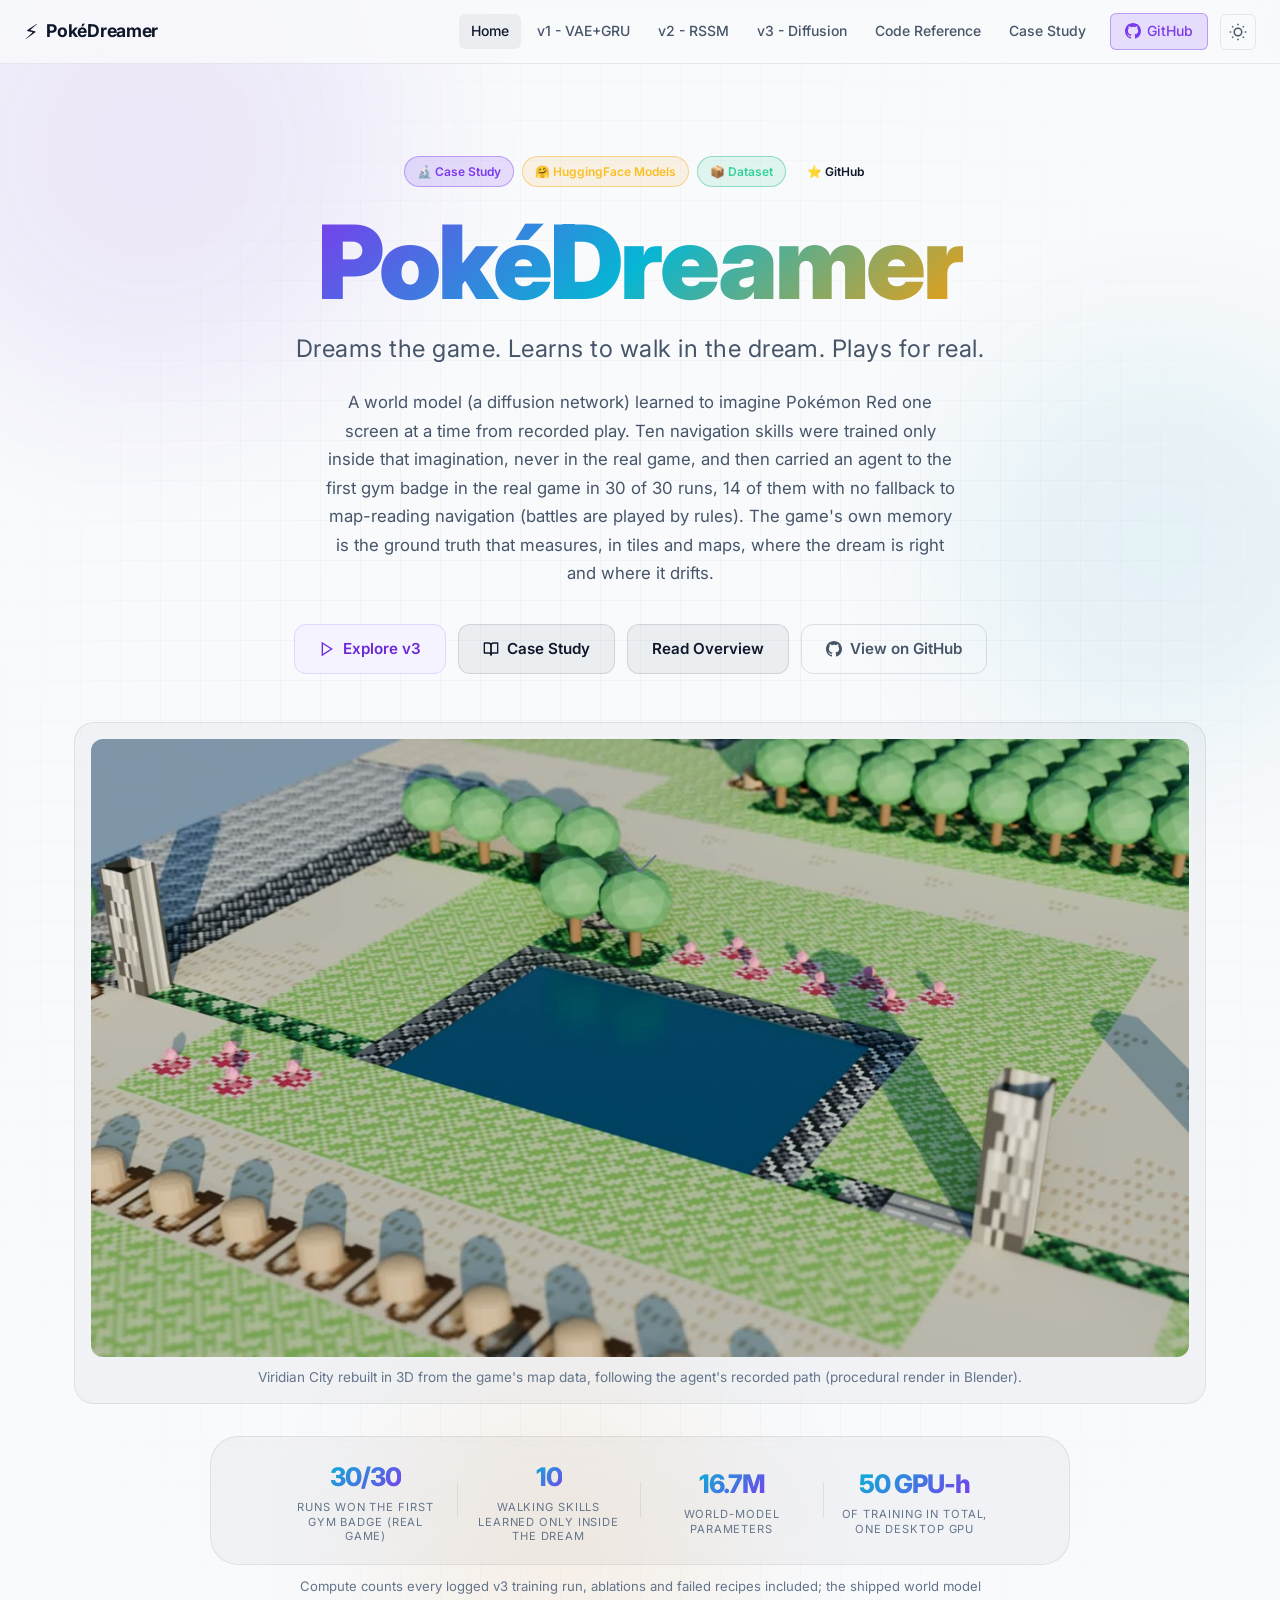
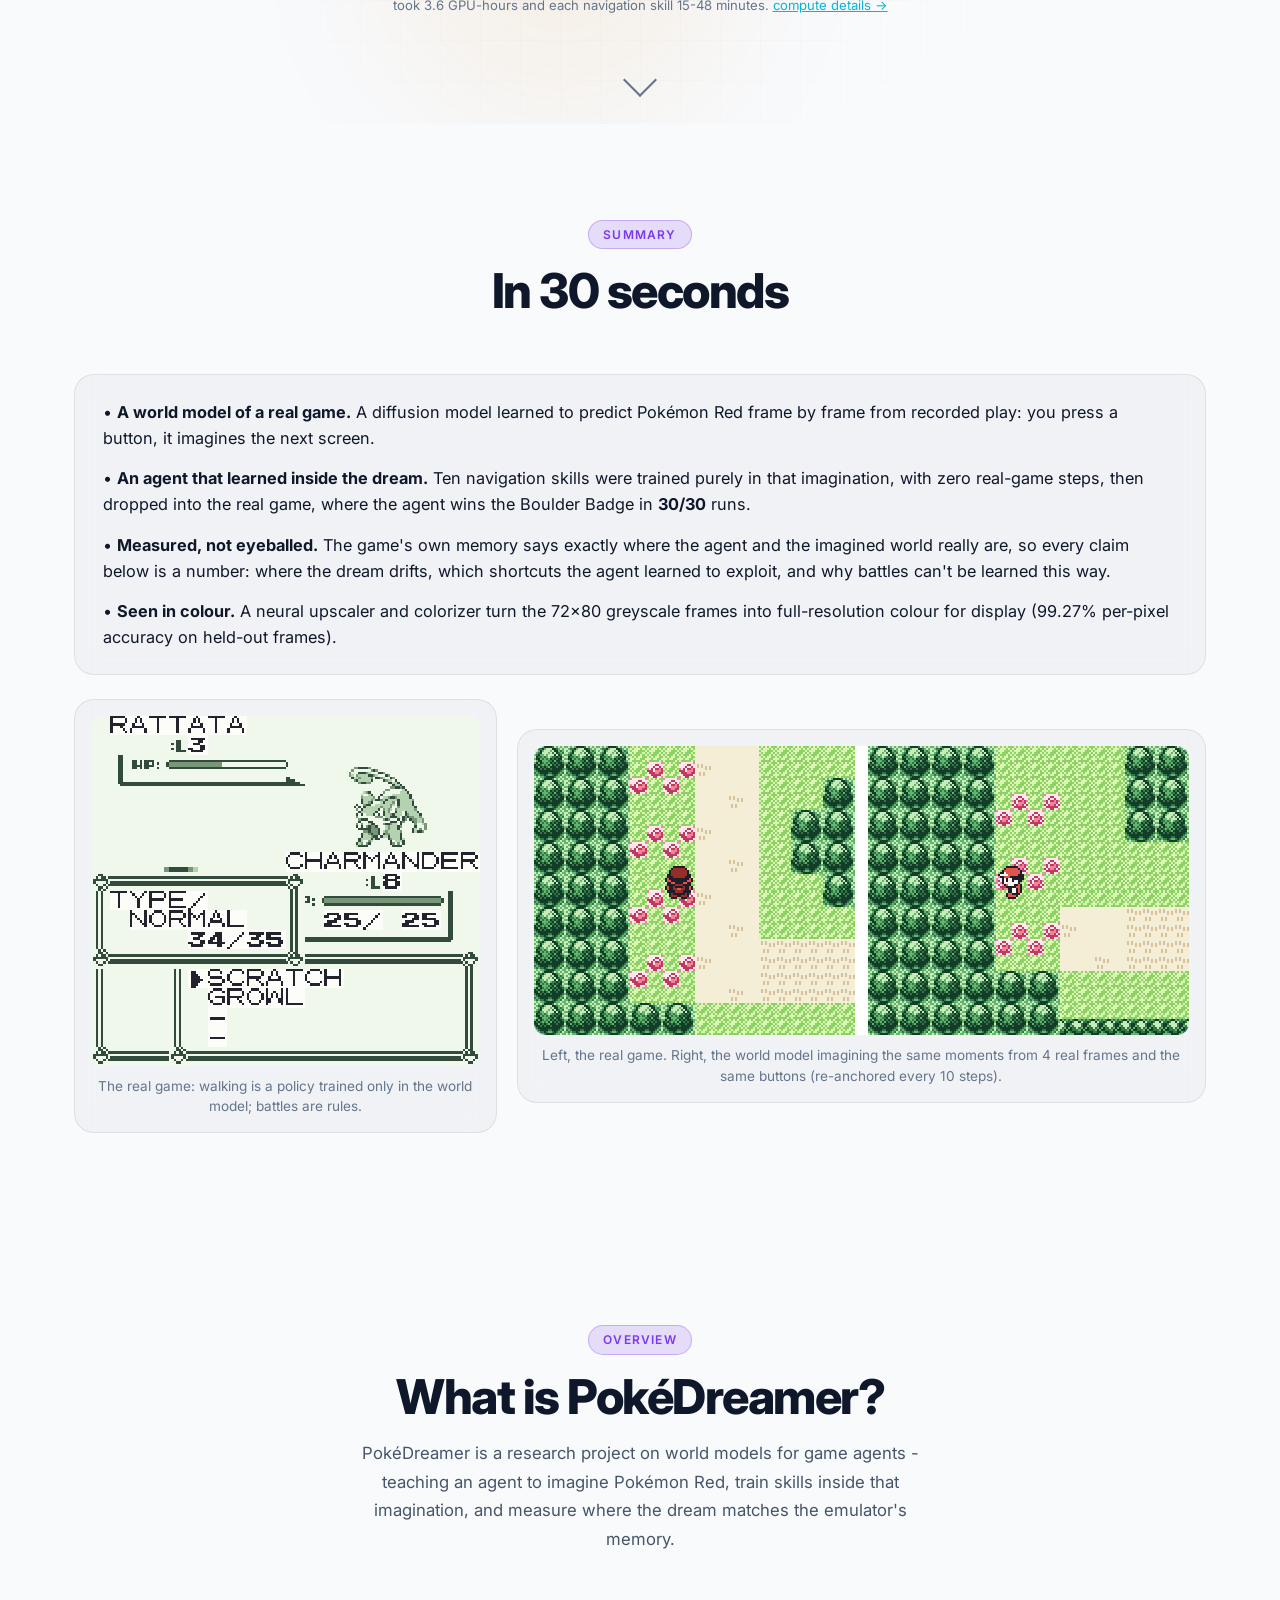
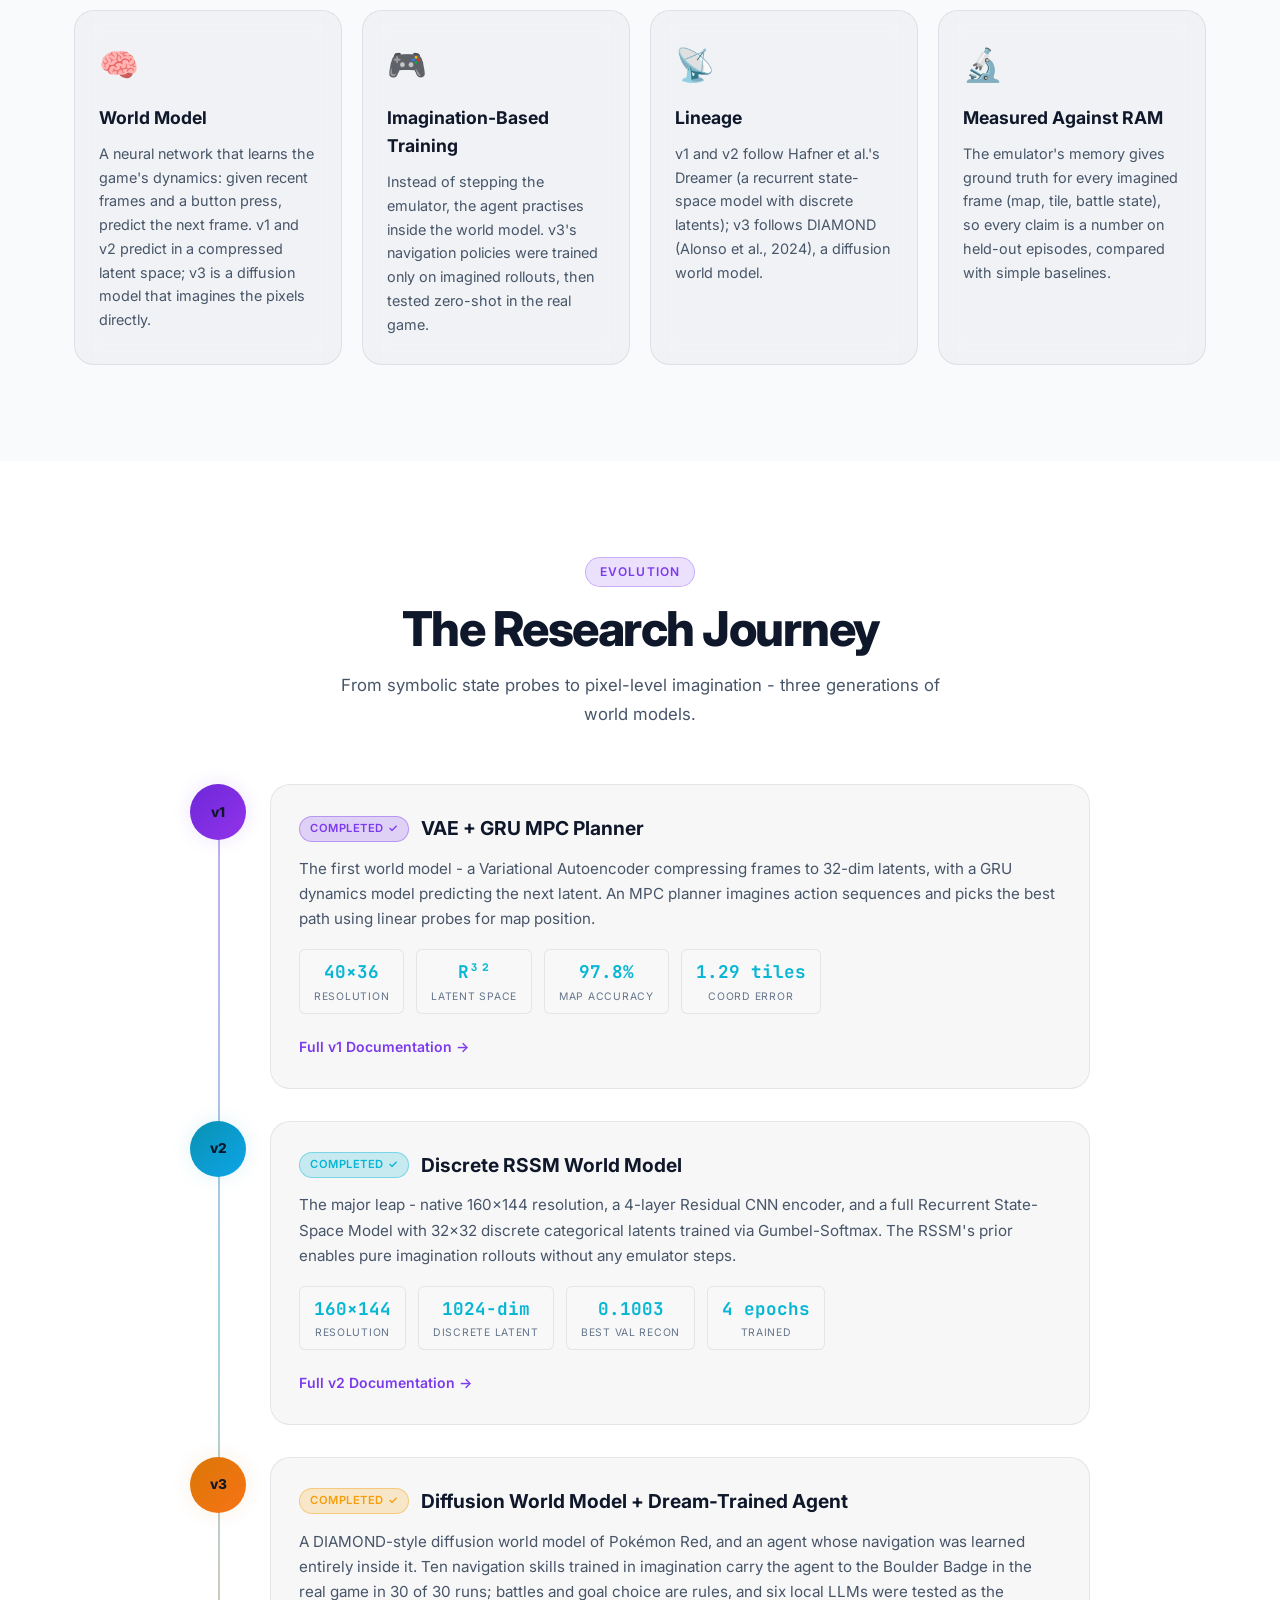
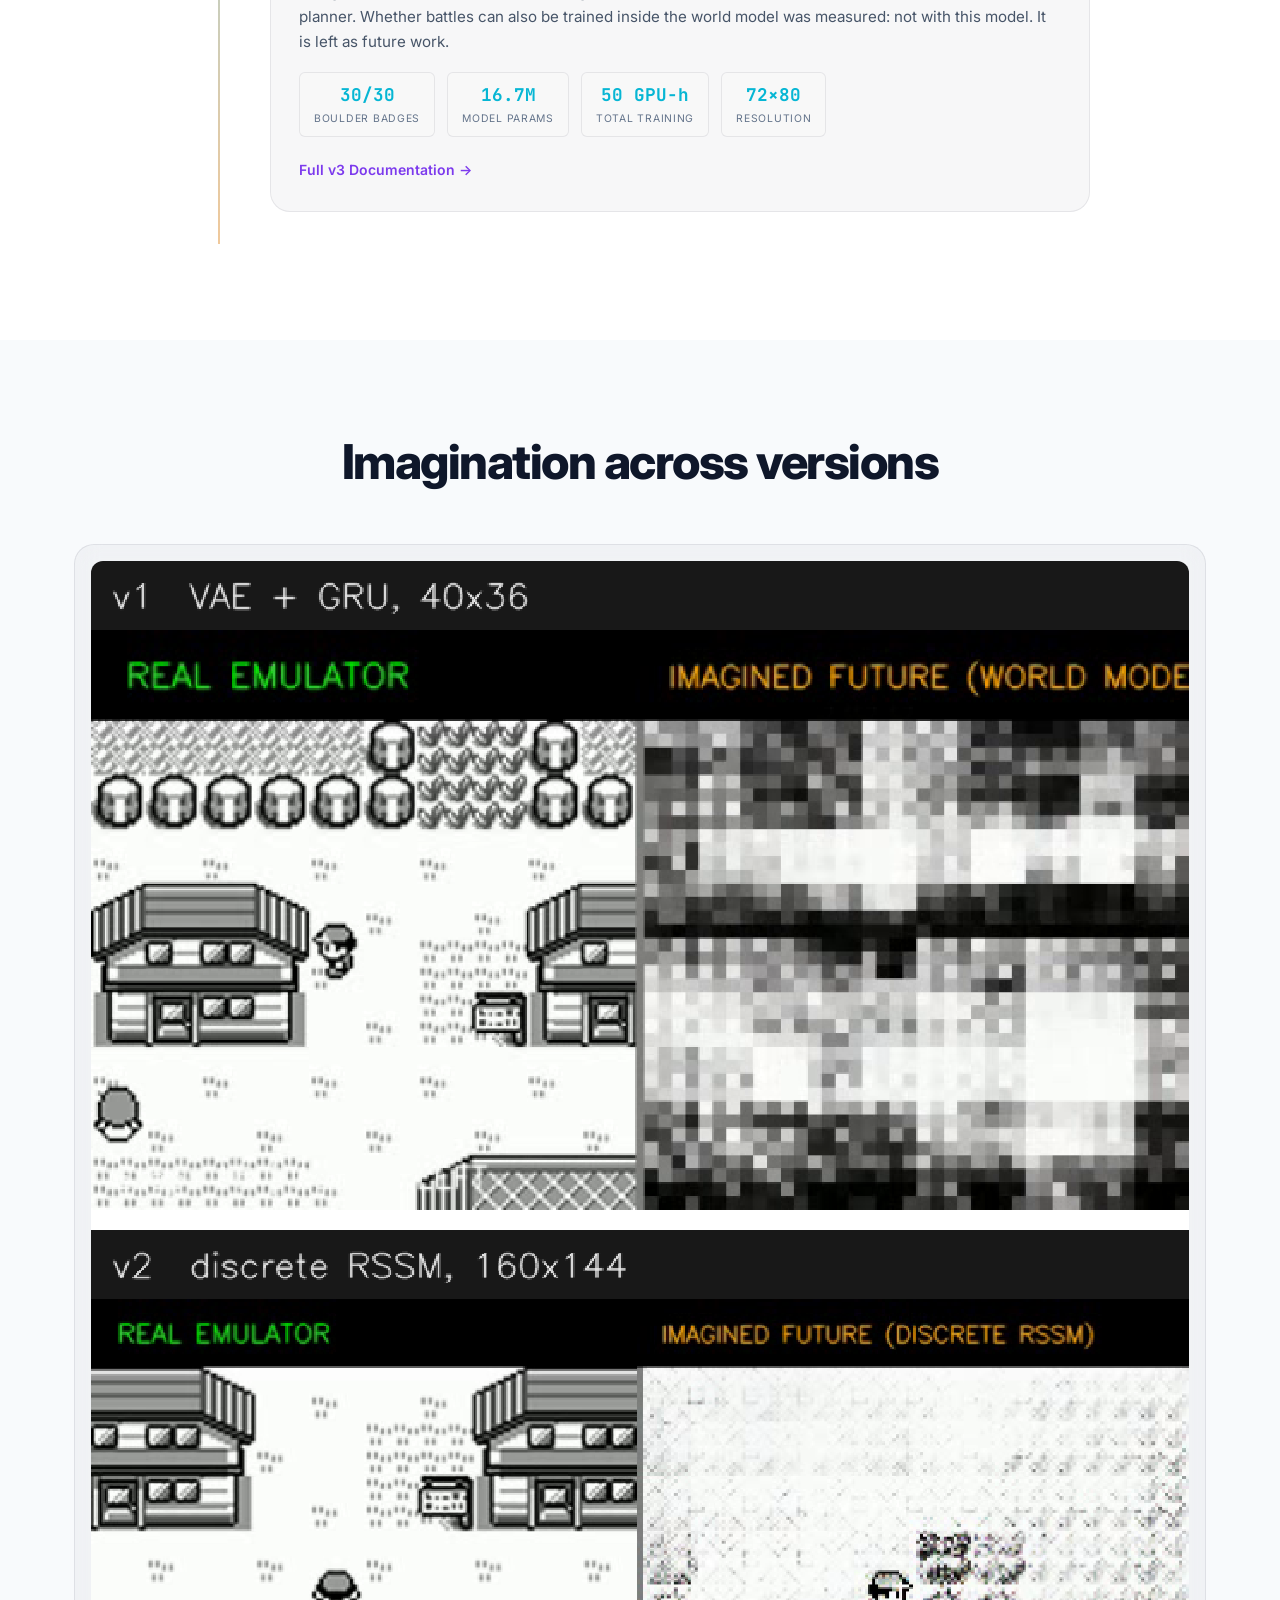
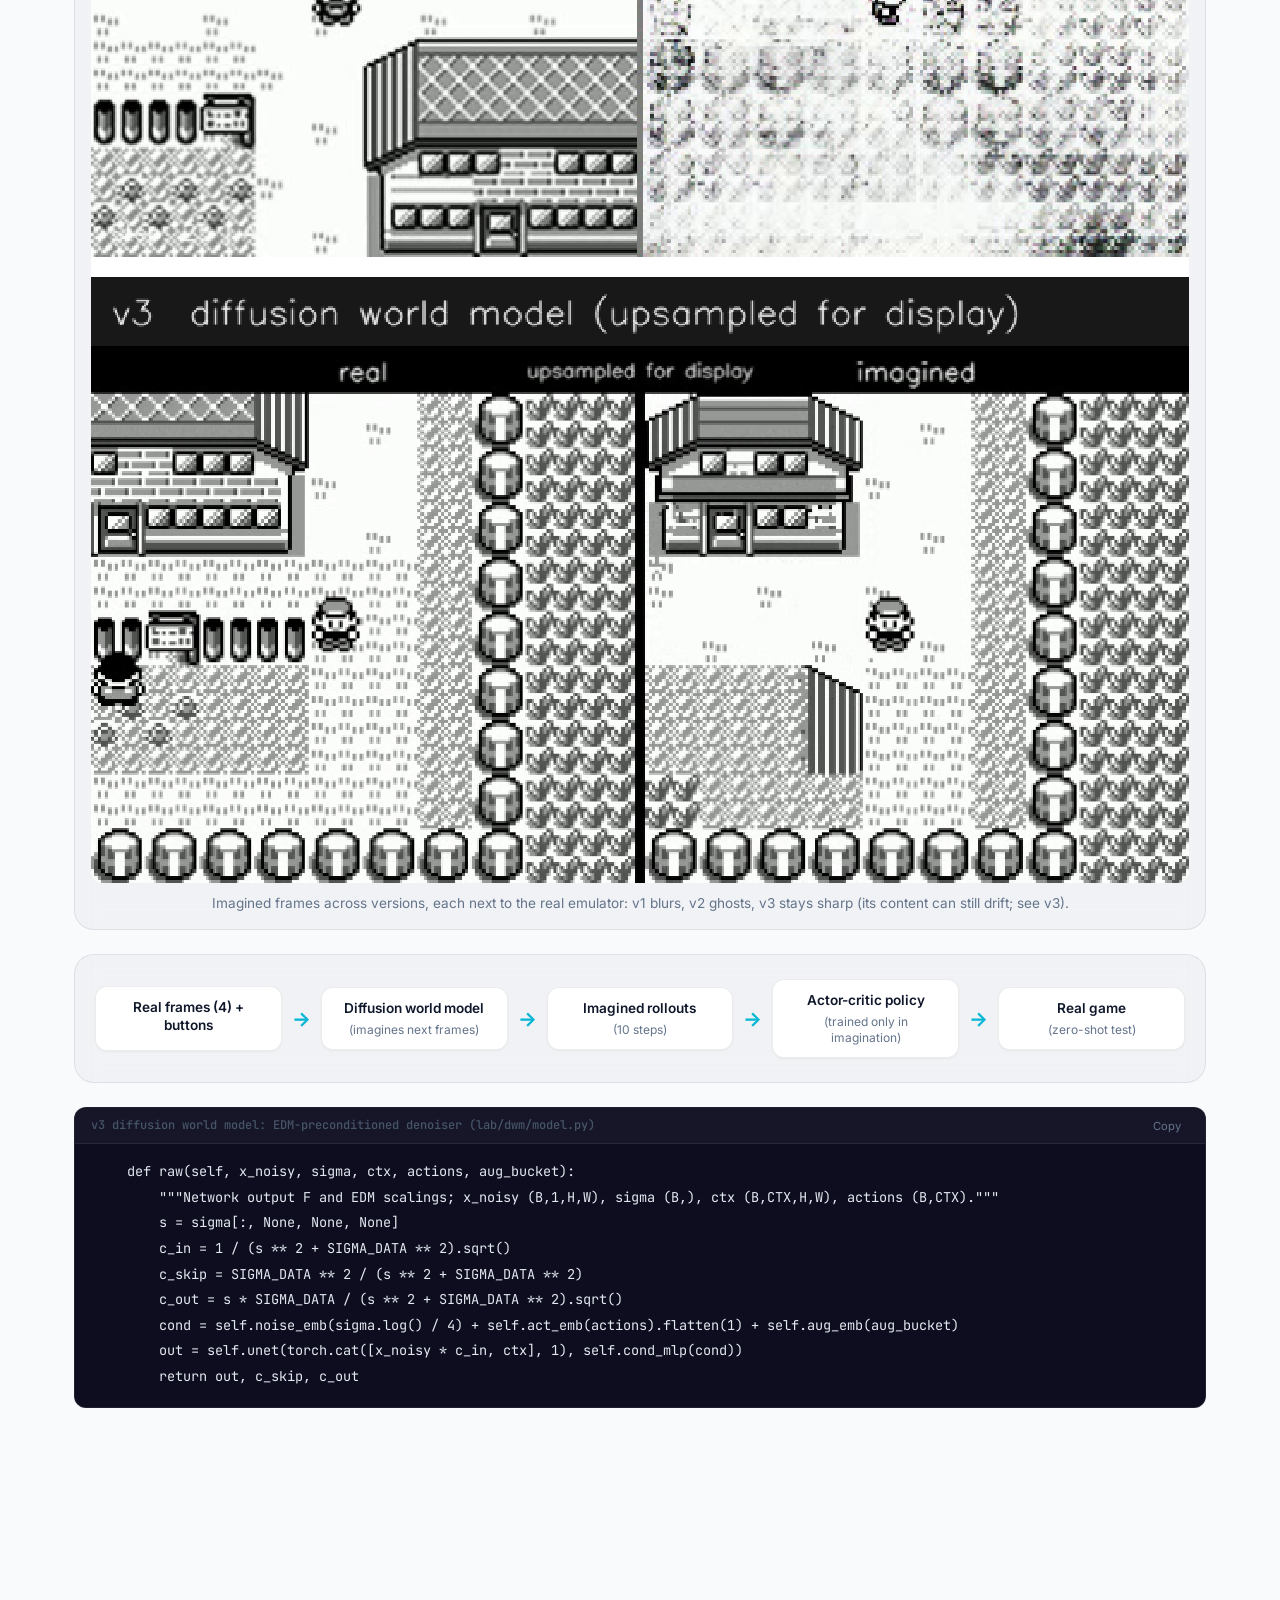
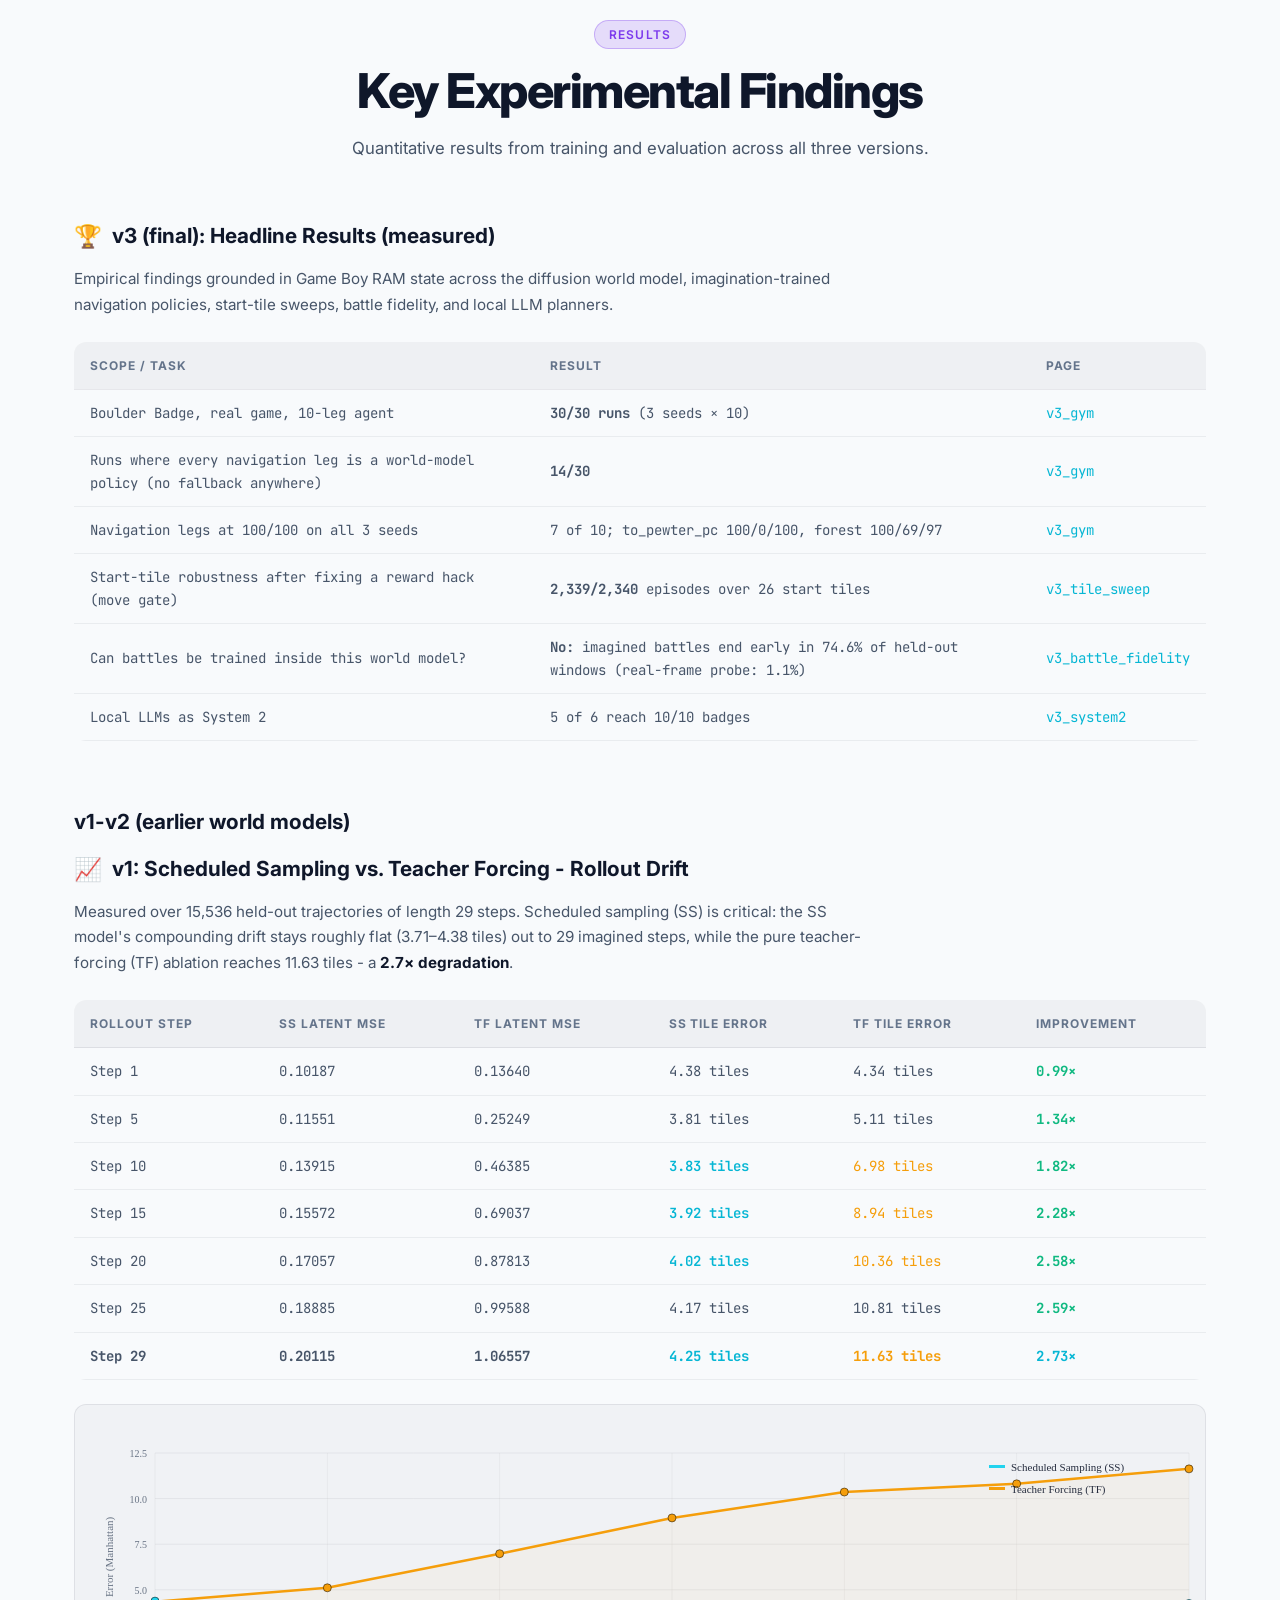
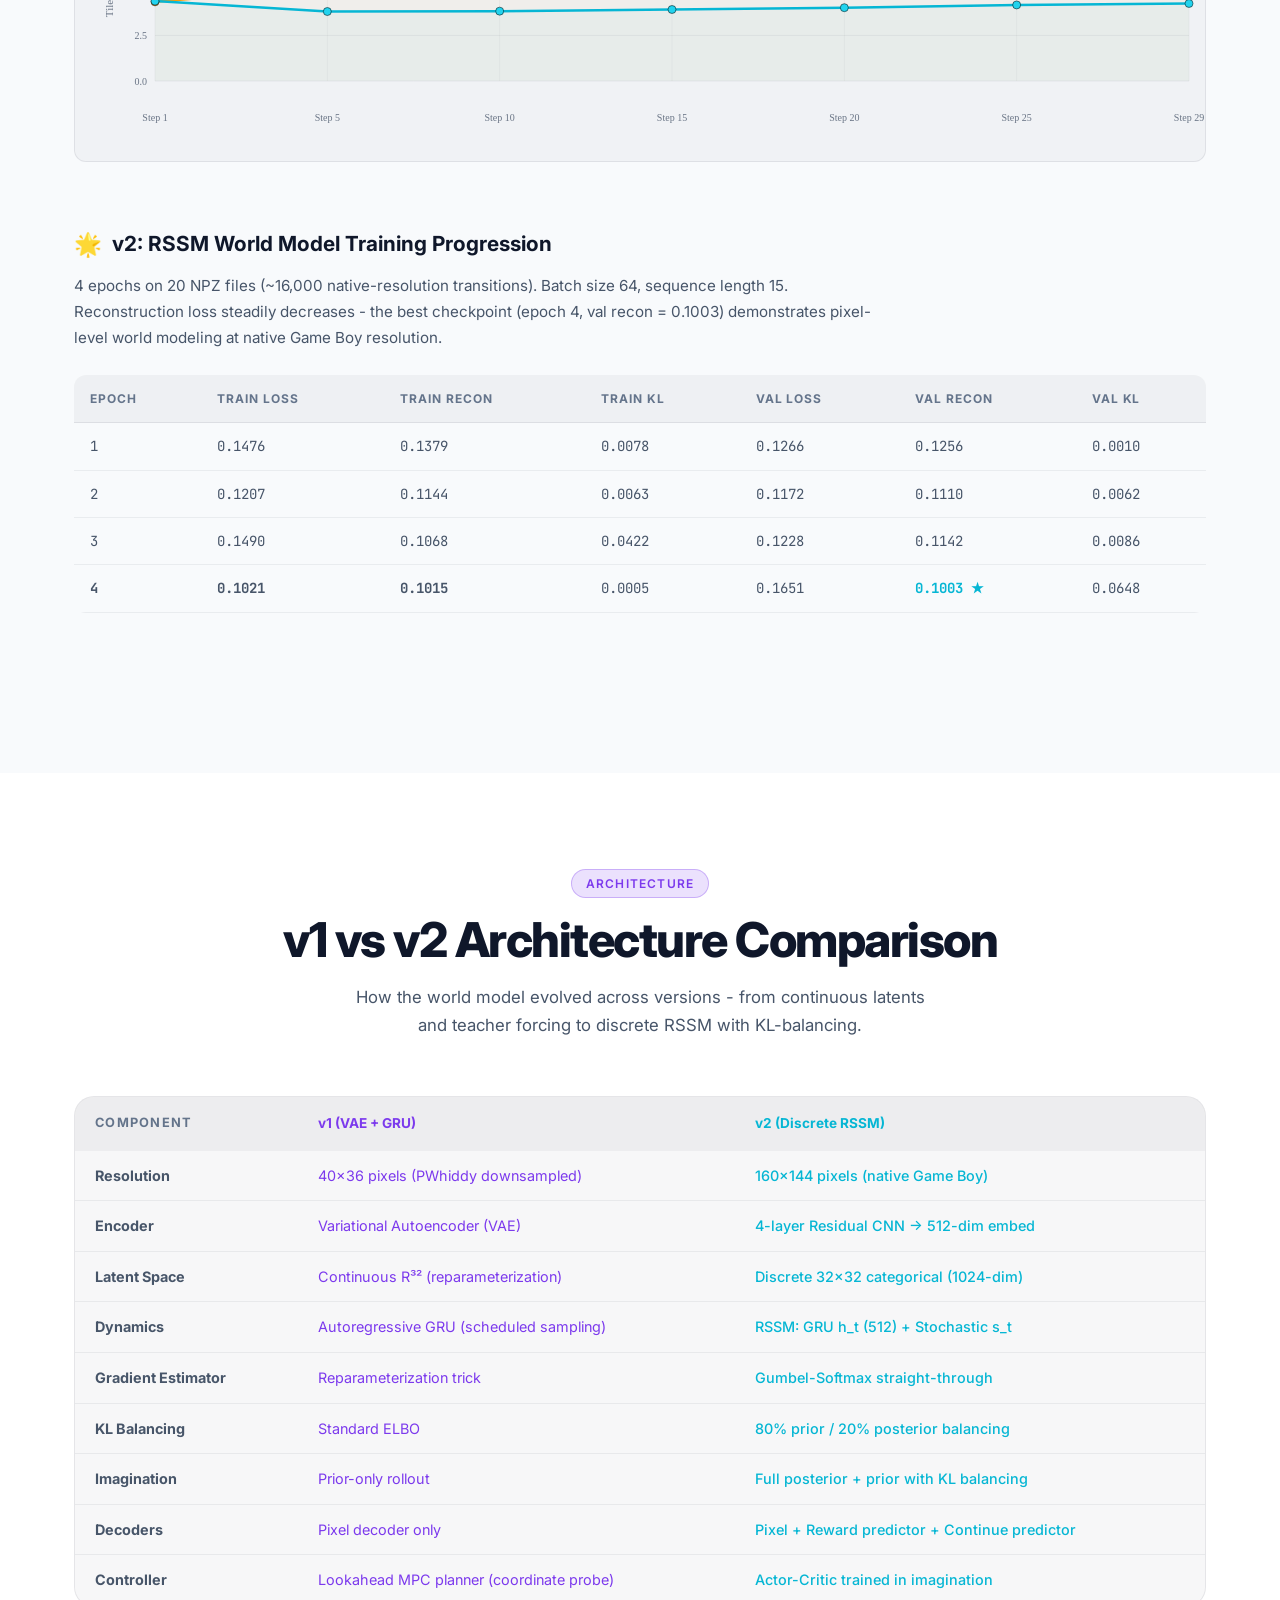
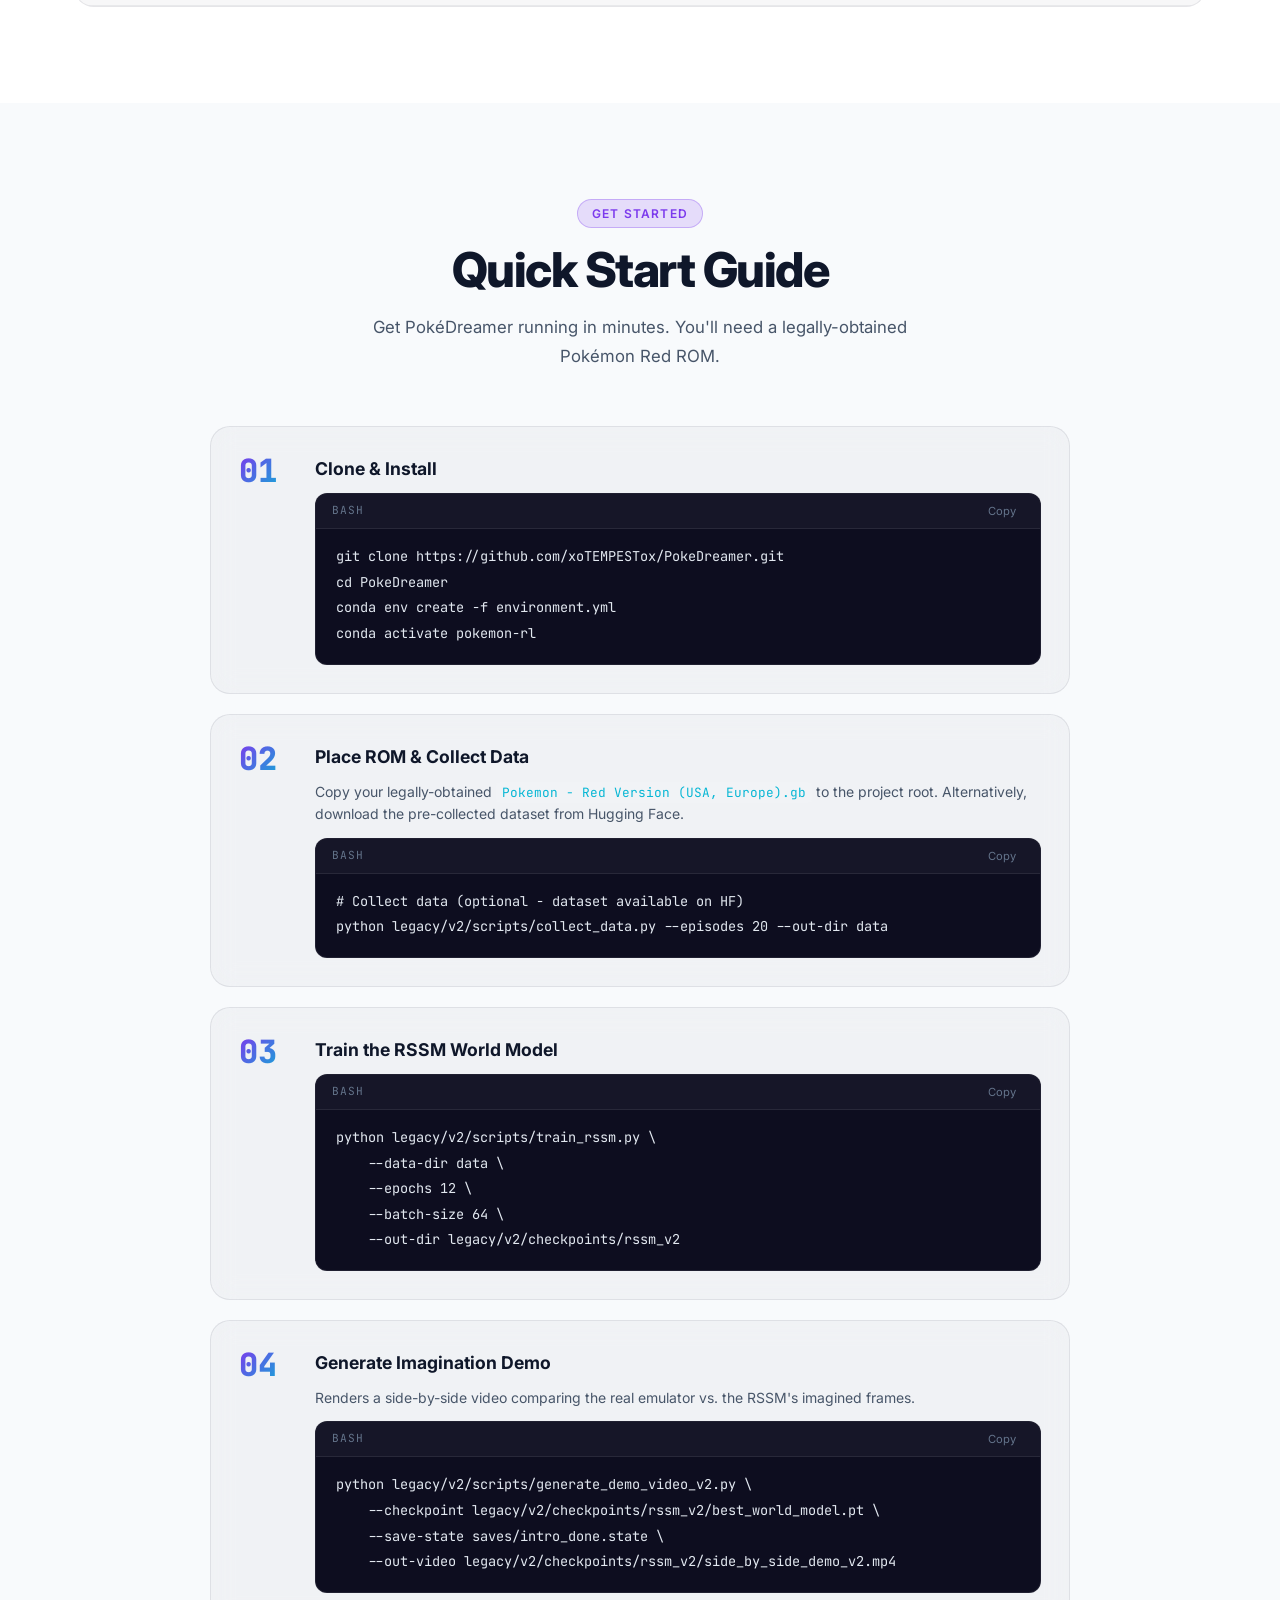
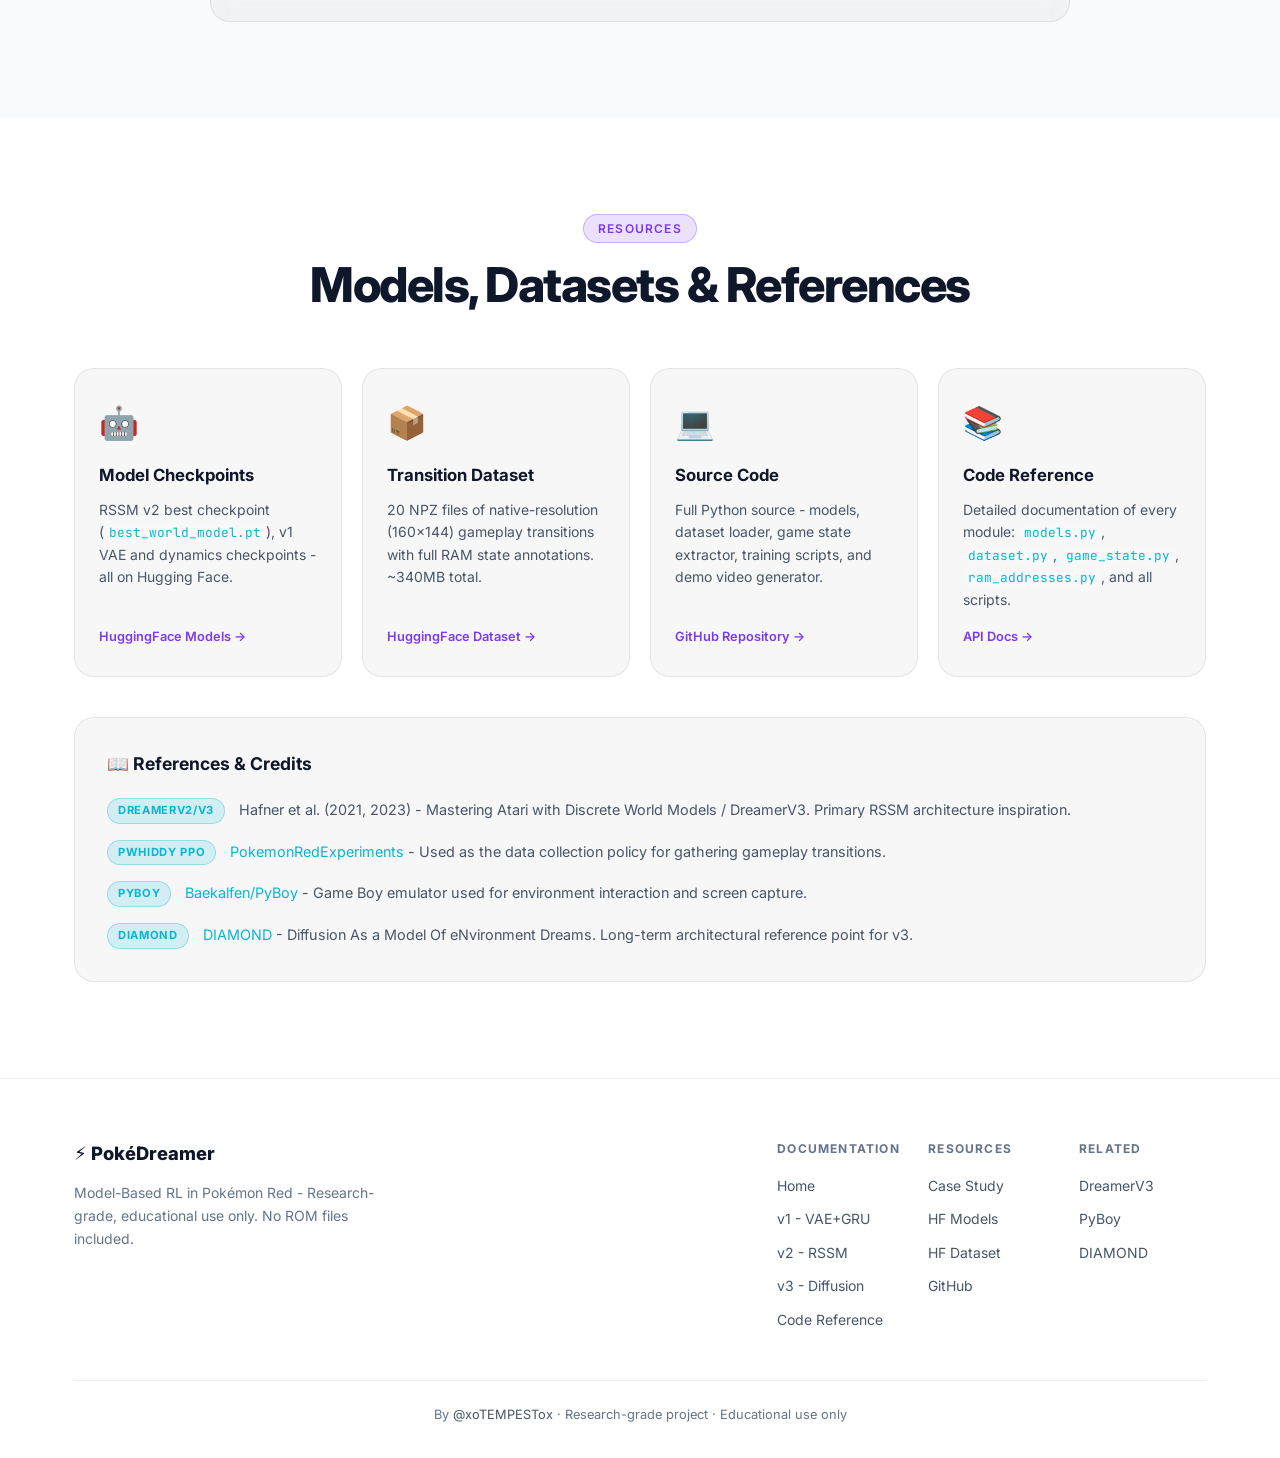
==== commit 7d98d943: "website: v3 marked complete (home + v3 page), 3D hook as the home hero, compute next to model size, " ====
--- a/docs/index.html
+++ b/docs/index.html
@@ -12,7 +12,7 @@
   <link rel="preconnect" href="https://fonts.googleapis.com" />
   <link rel="preconnect" href="https://fonts.gstatic.com" crossorigin />
   <link href="https://fonts.googleapis.com/css2?family=Inter:wght@300;400;500;600;700;800;900&family=JetBrains+Mono:wght@400;500;600&display=swap" rel="stylesheet" />
-  <link rel="stylesheet" href="assets/style.css?v=1.4" />
+  <link rel="stylesheet" href="assets/style.css?v=1.5" />
   <script>
     (function() {
       const theme = localStorage.getItem('theme') || 'light';
@@ -32,7 +32,7 @@
         <li><a href="index.html" class="nav-link active">Home</a></li>
         <li><a href="v1.html" class="nav-link">v1 - VAE+GRU</a></li>
         <li><a href="v2.html" class="nav-link">v2 - RSSM</a></li>
-        <li><a href="v3.html" class="nav-link">v3 - In progress</a></li>
+        <li><a href="v3.html" class="nav-link">v3 - Diffusion</a></li>
         <li><a href="api.html" class="nav-link">Code Reference</a></li>
         <li><a href="https://priyanshusah.com/projects/pokedreamer-rl" target="_blank" class="nav-link">Case Study</a></li>
         <li><a href="https://github.com/xoTEMPESTox/PokeDreamer" target="_blank" class="nav-link nav-cta">
@@ -68,16 +68,14 @@
       <h1 class="hero-title">
         <span class="gradient-text">PokéDreamer</span>
       </h1>
-      <p class="hero-subtitle">Model-Based Reinforcement Learning in Pokémon Red</p>
+      <p class="hero-subtitle">Dreams the game. Learns to walk in the dream. Plays for real.</p>
       <p class="hero-desc">
-        An experimental research project applying <strong>Dreamer-style model-based RL</strong> to play 
-        Pokémon Red on a Game Boy emulator. Built from scratch - iterating from a simple VAE+GRU dynamics 
-        model to a discrete Recurrent State-Space Model trained on native-resolution pixels.
+        A world model (a diffusion network) learned to imagine Pokémon Red one screen at a time from recorded play. Ten navigation skills were trained only inside that imagination, never in the real game, and then carried an agent to the first gym badge in the real game in 30 of 30 runs, 14 of them with no fallback to map-reading navigation (battles are played by rules). The game's own memory is the ground truth that measures, in tiles and maps, where the dream is right and where it drifts.
       </p>
       <div class="hero-actions">
-        <a href="v2.html" class="btn btn-primary">
+        <a href="v3.html" class="btn btn-primary">
           <svg width="16" height="16" viewBox="0 0 24 24" fill="none" stroke="currentColor" stroke-width="2"><path d="M5 3l14 9-14 9V3z"/></svg>
-          Explore v2 RSSM
+          Explore v3
         </a>
         <a href="https://priyanshusah.com/projects/pokedreamer-rl" target="_blank" class="btn btn-secondary">
           <svg width="16" height="16" viewBox="0 0 24 24" fill="none" stroke="currentColor" stroke-width="2" stroke-linecap="round" stroke-linejoin="round"><path d="M2 3h6a4 4 0 0 1 4 4v14a3 3 0 0 0-3-3H2z"></path><path d="M22 3h-6a4 4 0 0 0-4 4v14a3 3 0 0 1 3-3h7z"></path></svg>
@@ -90,33 +88,85 @@
         </a>
       </div>
       <figure class="glass-card hero-media">
-        <img src="assets/v3/agent_trained_in_imagination.gif" alt="v3: a policy trained only inside the diffusion world model, playing the real game" class="img-pixelated" />
+        <video id="heroVideo" class="hero-video" src="assets/v3/hook_3d.mp4" poster="assets/v3/hook_3d.jpg" autoplay muted loop playsinline></video>
         <figcaption>
-          v3: a policy trained only inside the diffusion world model, playing the real game (one episode; 100/100 successes, median 28 presses).
+          Viridian City rebuilt in 3D from the game's map data, following the agent's recorded path (procedural render in Blender).
         </figcaption>
       </figure>
+      <script>
+        (function() {
+          const mq = window.matchMedia('(prefers-reduced-motion: reduce)');
+          function handleMotion(e) {
+            const v = document.getElementById('heroVideo');
+            if (!v) return;
+            if (e.matches) {
+              v.removeAttribute('autoplay');
+              v.pause();
+              v.currentTime = 0;
+            }
+          }
+          handleMotion(mq);
+          mq.addEventListener('change', handleMotion);
+        })();
+      </script>
       <!-- Stats bar -->
       <div class="hero-stats">
         <div class="stat-item">
-          <span class="stat-value">97.8%</span>
-          <span class="stat-label">Map ID Accuracy</span>
+          <span class="stat-value">30/30</span>
+          <span class="stat-label">runs won the first gym badge (real game)</span>
         </div>
         <div class="stat-divider"></div>
         <div class="stat-item">
-          <span class="stat-value">1.29</span>
-          <span class="stat-label">Tiles Coord Error</span>
+          <span class="stat-value">10</span>
+          <span class="stat-label">walking skills learned only inside the dream</span>
         </div>
         <div class="stat-divider"></div>
         <div class="stat-item">
-          <span class="stat-value">3×</span>
-          <span class="stat-label">Drift Reduction (SS vs TF)</span>
+          <span class="stat-value">16.7M</span>
+          <span class="stat-label">world-model parameters</span>
         </div>
         <div class="stat-divider"></div>
         <div class="stat-item">
-          <span class="stat-value">160×144</span>
-          <span class="stat-label">Native Resolution</span>
-        </div>
-      </div>
+          <span class="stat-value">50 GPU-h</span>
+          <span class="stat-label">of training in total, one desktop GPU</span>
+        </div>
+      </div>
+      <p class="hero-stats-note">
+        Compute counts every logged v3 training run, ablations and failed recipes included; the shipped world model took 3.6 GPU-hours and each navigation skill 15-48 minutes. <a href="https://github.com/xoTEMPESTox/PokeDreamer/blob/main/lab/results/compute.md" target="_blank" rel="noopener">compute details →</a>
+      </p>
+    </div>
+    <div class="hero-scroll-indicator">
+      <div class="scroll-arrow"></div>
+    </div>
+  </section>
+
+  <!-- In 30 seconds block -->
+  <section class="section" id="in-30-seconds">
+    <div class="container">
+      <div class="section-header">
+        <span class="section-tag">Summary</span>
+        <h2 class="section-title">In 30 seconds</h2>
+      </div>
+      <div class="glass-card" style="padding: 24px 28px; margin-bottom: 24px;">
+        <ul style="display: flex; flex-direction: column; gap: 14px; font-size: 1.02rem; line-height: 1.6;">
+          <li>• <strong>A world model of a real game.</strong> A diffusion model learned to predict Pokémon Red frame by frame from recorded play: you press a button, it imagines the next screen.</li>
+          <li>• <strong>An agent that learned inside the dream.</strong> Ten navigation skills were trained purely in that imagination, with zero real-game steps, then dropped into the real game, where the agent wins the Boulder Badge in <strong>30/30</strong> runs.</li>
+          <li>• <strong>Measured, not eyeballed.</strong> The game's own memory says exactly where the agent and the imagined world really are, so every claim below is a number: where the dream drifts, which shortcuts the agent learned to exploit, and why battles can't be learned this way.</li>
+          <li>• <strong>Seen in colour.</strong> A neural upscaler and colorizer turn the 72x80 greyscale frames into full-resolution colour for display (99.27% per-pixel accuracy on held-out frames).</li>
+        </ul>
+      </div>
+      <div class="gifs-grid">
+        <figure class="glass-card">
+          <img src="assets/v3/gameplay_colour.gif" alt="The agent in the real game" class="img-pixelated" loading="lazy" />
+          <figcaption>The real game: walking is a policy trained only in the world model; battles are rules.</figcaption>
+        </figure>
+        <figure class="glass-card">
+          <img src="assets/v3/real_vs_dream.gif" alt="Real game next to the world model's imagination" class="img-pixelated" loading="lazy" />
+          <figcaption>Left, the real game. Right, the world model imagining the same moments from 4 real frames and the same buttons (re-anchored every 10 steps).</figcaption>
+        </figure>
+      </div>
+    </div>
+  </section>
     </div>
     <div class="hero-scroll-indicator">
       <div class="scroll-arrow"></div>
@@ -130,30 +180,29 @@
         <span class="section-tag">Overview</span>
         <h2 class="section-title">What is PokéDreamer?</h2>
         <p class="section-desc">
-          PokéDreamer is a research project that teaches an agent to build an internal <em>world model</em> 
-          of Pokémon Red - then reason, plan, and act inside that imagined world rather than the real emulator.
+          PokéDreamer is a research project on world models for game agents - teaching an agent to imagine Pokémon Red, train skills inside that imagination, and measure where the dream matches the emulator's memory.
         </p>
       </div>
       <div class="concept-grid">
         <div class="concept-card glass-card">
           <div class="concept-icon">🧠</div>
           <h3>World Model</h3>
-          <p>A neural network that learns the transition dynamics of the game: given the current pixel observation and an action, predict the next frame - entirely in a compressed latent space.</p>
+          <p>A neural network that learns the game's dynamics: given recent frames and a button press, predict the next frame. v1 and v2 predict in a compressed latent space; v3 is a diffusion model that imagines the pixels directly.</p>
         </div>
         <div class="concept-card glass-card">
           <div class="concept-icon">🎮</div>
-          <h3>Imagination-Based Planning</h3>
-          <p>Instead of repeatedly stepping the emulator to explore, the agent "dreams" future trajectories inside the world model at high speed. The RSSM prior enables pure latent rollouts.</p>
+          <h3>Imagination-Based Training</h3>
+          <p>Instead of stepping the emulator, the agent practises inside the world model. v3's navigation policies were trained only on imagined rollouts, then tested zero-shot in the real game.</p>
         </div>
         <div class="concept-card glass-card">
           <div class="concept-icon">📡</div>
-          <h3>Dreamer Lineage</h3>
-          <p>Architecturally inspired by Hafner et al.'s DreamerV2/V3 - using a Recurrent State-Space Model (RSSM) with discrete categorical latents and Gumbel-Softmax straight-through gradients.</p>
+          <h3>Lineage</h3>
+          <p>v1 and v2 follow Hafner et al.'s Dreamer (a recurrent state-space model with discrete latents); v3 follows DIAMOND (Alonso et al., 2024), a diffusion world model.</p>
         </div>
         <div class="concept-card glass-card">
           <div class="concept-icon">🔬</div>
-          <h3>Research-Grade</h3>
-          <p>Built from scratch to understand every component - from the VAE bottleneck to KL-balancing in the RSSM. Not a wrapper around existing frameworks.</p>
+          <h3>Measured Against RAM</h3>
+          <p>The emulator's memory gives ground truth for every imagined frame (map, tile, battle state), so every claim is a number on held-out episodes, compared with simple baselines.</p>
         </div>
       </div>
     </div>
@@ -214,14 +263,14 @@
           </div>
           <div class="timeline-content glass-card">
             <div class="timeline-header">
-              <span class="version-badge v3-badge">In Progress: Phase 1 Done 🚀</span>
-              <h3>Diffusion World Model + Imagination RL</h3>
-            </div>
-            <p>v3 is the step this project has been building toward: a DIAMOND-style diffusion world model of Pokémon Red, and an agent whose policy is trained entirely inside that model's imagination and then tested in the real game. Phase 1 is done and measured: an agent trained only inside the world model leaves the house in the real game (100 / 100 real-game episodes, median 28 presses, trained only in imagination).</p>
+              <span class="version-badge v3-badge">Completed ✓</span>
+              <h3>Diffusion World Model + Dream-Trained Agent</h3>
+            </div>
+            <p>A DIAMOND-style diffusion world model of Pokémon Red, and an agent whose navigation was learned entirely inside it. Ten navigation skills trained in imagination carry the agent to the Boulder Badge in the real game in 30 of 30 runs; battles and goal choice are rules, and six local LLMs were tested as the planner. Whether battles can also be trained inside the world model was measured: not with this model. It is left as future work.</p>
             <div class="timeline-metrics">
-              <div class="metric"><span class="metric-val">100 / 100</span><span class="metric-lbl">Real-Game Success</span></div>
-              <div class="metric"><span class="metric-val">28</span><span class="metric-lbl">Median Presses</span></div>
+              <div class="metric"><span class="metric-val">30/30</span><span class="metric-lbl">Boulder Badges</span></div>
               <div class="metric"><span class="metric-val">16.7M</span><span class="metric-lbl">Model Params</span></div>
+              <div class="metric"><span class="metric-val">50 GPU-h</span><span class="metric-lbl">Total Training</span></div>
               <div class="metric"><span class="metric-val">72×80</span><span class="metric-lbl">Resolution</span></div>
             </div>
             <a href="v3.html" class="timeline-link">Full v3 Documentation →</a>
@@ -297,8 +346,64 @@
       <div class="section-header">
         <span class="section-tag">Results</span>
         <h2 class="section-title">Key Experimental Findings</h2>
-        <p class="section-desc">Quantitative results from training and evaluation across both completed versions.</p>
-      </div>
+        <p class="section-desc">Quantitative results from training and evaluation across all three versions.</p>
+      </div>
+
+      <!-- v3 (final) -->
+      <div class="results-block">
+        <h3 class="results-subtitle">
+          <span class="result-icon">🏆</span>
+          v3 (final): Headline Results (measured)
+        </h3>
+        <p class="results-desc">
+          Empirical findings grounded in Game Boy RAM state across the diffusion world model, imagination-trained navigation policies, start-tile sweeps, battle fidelity, and local LLM planners.
+        </p>
+        <div class="table-wrapper">
+          <table class="data-table">
+            <thead>
+              <tr>
+                <th>Scope / Task</th>
+                <th>Result</th>
+                <th>Page</th>
+              </tr>
+            </thead>
+            <tbody>
+              <tr>
+                <td>Boulder Badge, real game, 10-leg agent</td>
+                <td><strong>30/30 runs</strong> (3 seeds × 10)</td>
+                <td><a href="https://github.com/xoTEMPESTox/PokeDreamer/blob/main/lab/results/v3_gym.md" target="_blank" rel="noopener">v3_gym</a></td>
+              </tr>
+              <tr>
+                <td>Runs where every navigation leg is a world-model policy (no fallback anywhere)</td>
+                <td><strong>14/30</strong></td>
+                <td><a href="https://github.com/xoTEMPESTox/PokeDreamer/blob/main/lab/results/v3_gym.md" target="_blank" rel="noopener">v3_gym</a></td>
+              </tr>
+              <tr>
+                <td>Navigation legs at 100/100 on all 3 seeds</td>
+                <td>7 of 10; to_pewter_pc 100/0/100, forest 100/69/97</td>
+                <td><a href="https://github.com/xoTEMPESTox/PokeDreamer/blob/main/lab/results/v3_gym.md" target="_blank" rel="noopener">v3_gym</a></td>
+              </tr>
+              <tr>
+                <td>Start-tile robustness after fixing a reward hack (move gate)</td>
+                <td><strong>2,339/2,340</strong> episodes over 26 start tiles</td>
+                <td><a href="https://github.com/xoTEMPESTox/PokeDreamer/blob/main/lab/results/v3_tile_sweep.md" target="_blank" rel="noopener">v3_tile_sweep</a></td>
+              </tr>
+              <tr>
+                <td>Can battles be trained inside this world model?</td>
+                <td><strong>No:</strong> imagined battles end early in 74.6% of held-out windows (real-frame probe: 1.1%)</td>
+                <td><a href="https://github.com/xoTEMPESTox/PokeDreamer/blob/main/lab/results/v3_battle_fidelity.md" target="_blank" rel="noopener">v3_battle_fidelity</a></td>
+              </tr>
+              <tr>
+                <td>Local LLMs as System 2</td>
+                <td>5 of 6 reach 10/10 badges</td>
+                <td><a href="https://github.com/xoTEMPESTox/PokeDreamer/blob/main/lab/results/v3_system2.md" target="_blank" rel="noopener">v3_system2</a></td>
+              </tr>
+            </tbody>
+          </table>
+        </div>
+      </div>
+
+      <h3 class="results-subtitle" style="margin-top: 40px;">v1-v2 (earlier world models)</h3>
 
       <!-- Drift Table -->
       <div class="results-block">
@@ -597,7 +702,7 @@
               <li><a href="index.html">Home</a></li>
               <li><a href="v1.html">v1 - VAE+GRU</a></li>
               <li><a href="v2.html">v2 - RSSM</a></li>
-              <li><a href="v3.html">v3 - In progress</a></li>
+              <li><a href="v3.html">v3 - Diffusion</a></li>
               <li><a href="api.html">Code Reference</a></li>
             </ul>
           </div>
--- a/docs/assets/style.css
+++ b/docs/assets/style.css
@@ -1426,3 +1426,105 @@
     padding: 2px 0;
   }
 }
+
+/* v3 complete (2026-11-07) */
+.hero {
+  min-height: auto;
+  padding: calc(var(--nav-h) + 32px) 0 48px;
+}
+
+@media (min-width: 769px) {
+  .hero-stats {
+    max-width: 860px;
+  }
+  .stat-item {
+    padding: 0 16px;
+  }
+}
+
+.hero-media video {
+  width: 100%;
+  max-width: 100%;
+  height: auto;
+  border-radius: var(--radius-md);
+  display: block;
+}
+
+.hero-stats-note {
+  max-width: 700px;
+  margin: 12px auto 0 auto;
+  font-size: 0.82rem;
+  color: var(--text-muted);
+  text-align: center;
+  line-height: 1.5;
+}
+
+.hero-stats-note a {
+  color: var(--accent-light);
+  text-decoration: underline;
+}
+
+.hero-stats .stat-label {
+  white-space: normal;
+  text-align: center;
+  max-width: 150px;
+  line-height: 1.3;
+}
+
+.callout-success {
+  background: rgba(16, 185, 129, 0.08);
+  border-color: var(--success);
+  color: var(--text-secondary);
+}
+
+.callout-note {
+  background: rgba(124, 58, 237, 0.08);
+  border-color: var(--primary-light);
+  color: var(--text-secondary);
+}
+
+.gifs-grid {
+  display: grid;
+  grid-template-columns: 38fr 62fr;
+  gap: 20px;
+  align-items: center;
+  margin-top: 24px;
+}
+
+.gifs-grid figure {
+  margin: 0;
+  padding: 16px;
+  overflow: hidden;
+}
+
+.gifs-grid figcaption {
+  margin-top: 10px;
+  font-size: 0.85rem;
+  color: var(--text-muted);
+  text-align: center;
+  line-height: 1.5;
+}
+
+@media (max-width: 768px) {
+  .gifs-grid {
+    grid-template-columns: 1fr;
+  }
+  .table-wrapper .data-table {
+    min-width: 560px;
+  }
+}
+
+@media (max-width: 640px) {
+  .hero-stats {
+    display: grid;
+    grid-template-columns: repeat(2, 1fr);
+    gap: 16px;
+    padding: 16px;
+  }
+  .hero-stats .stat-divider {
+    display: none;
+  }
+  .hero-stats .stat-item {
+    padding: 0 8px;
+  }
+}
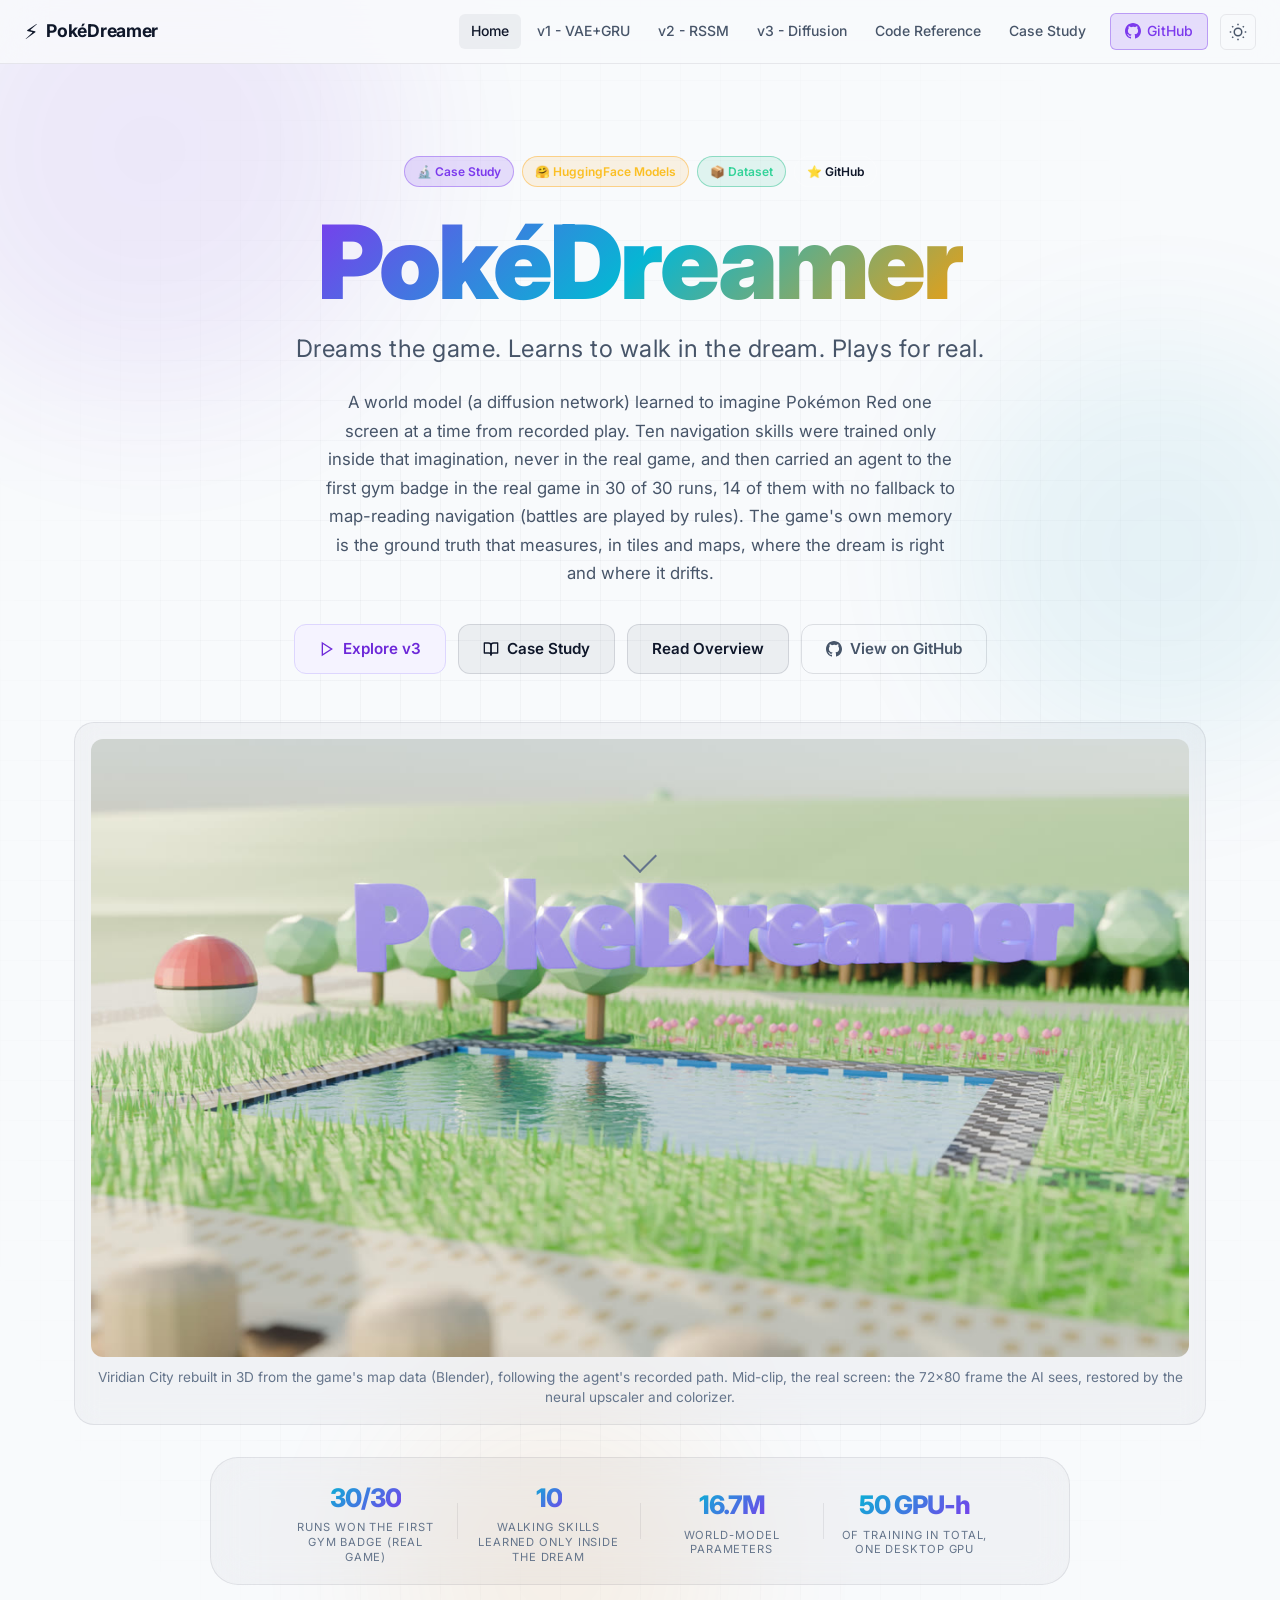
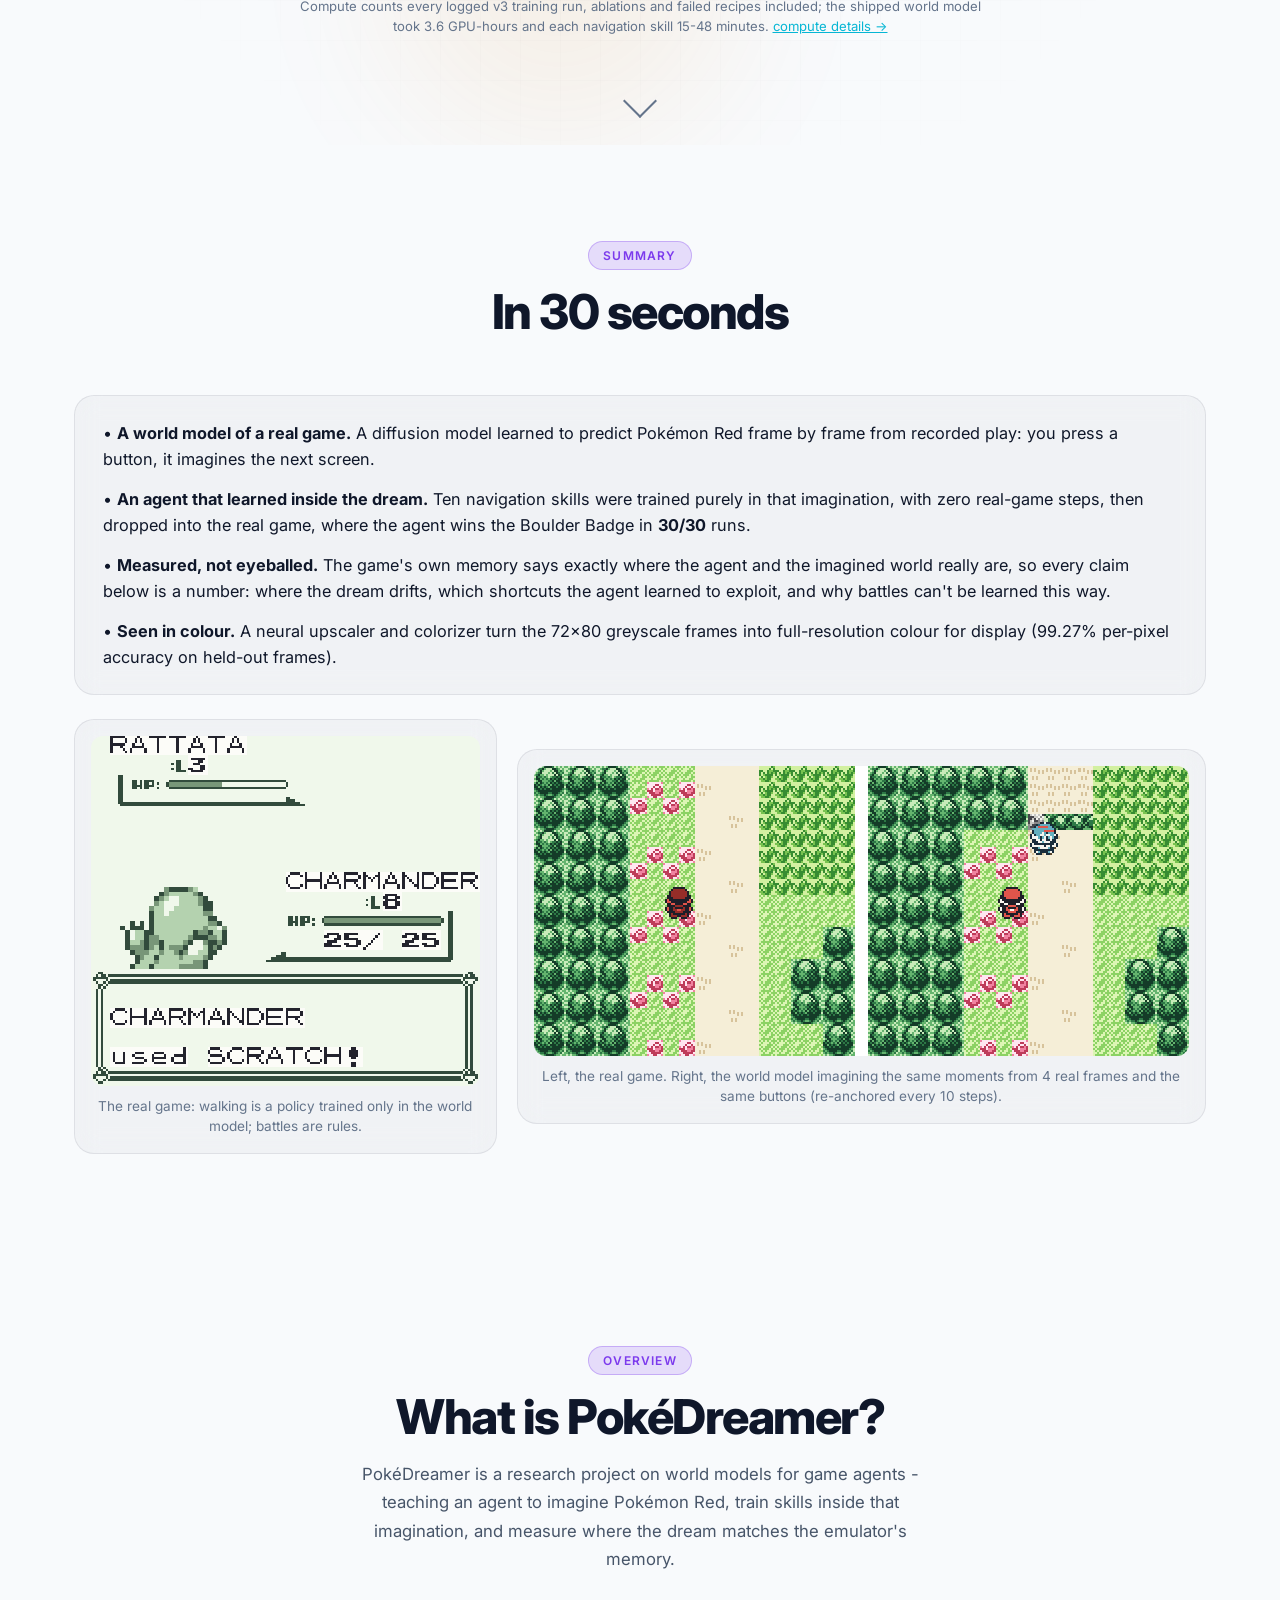
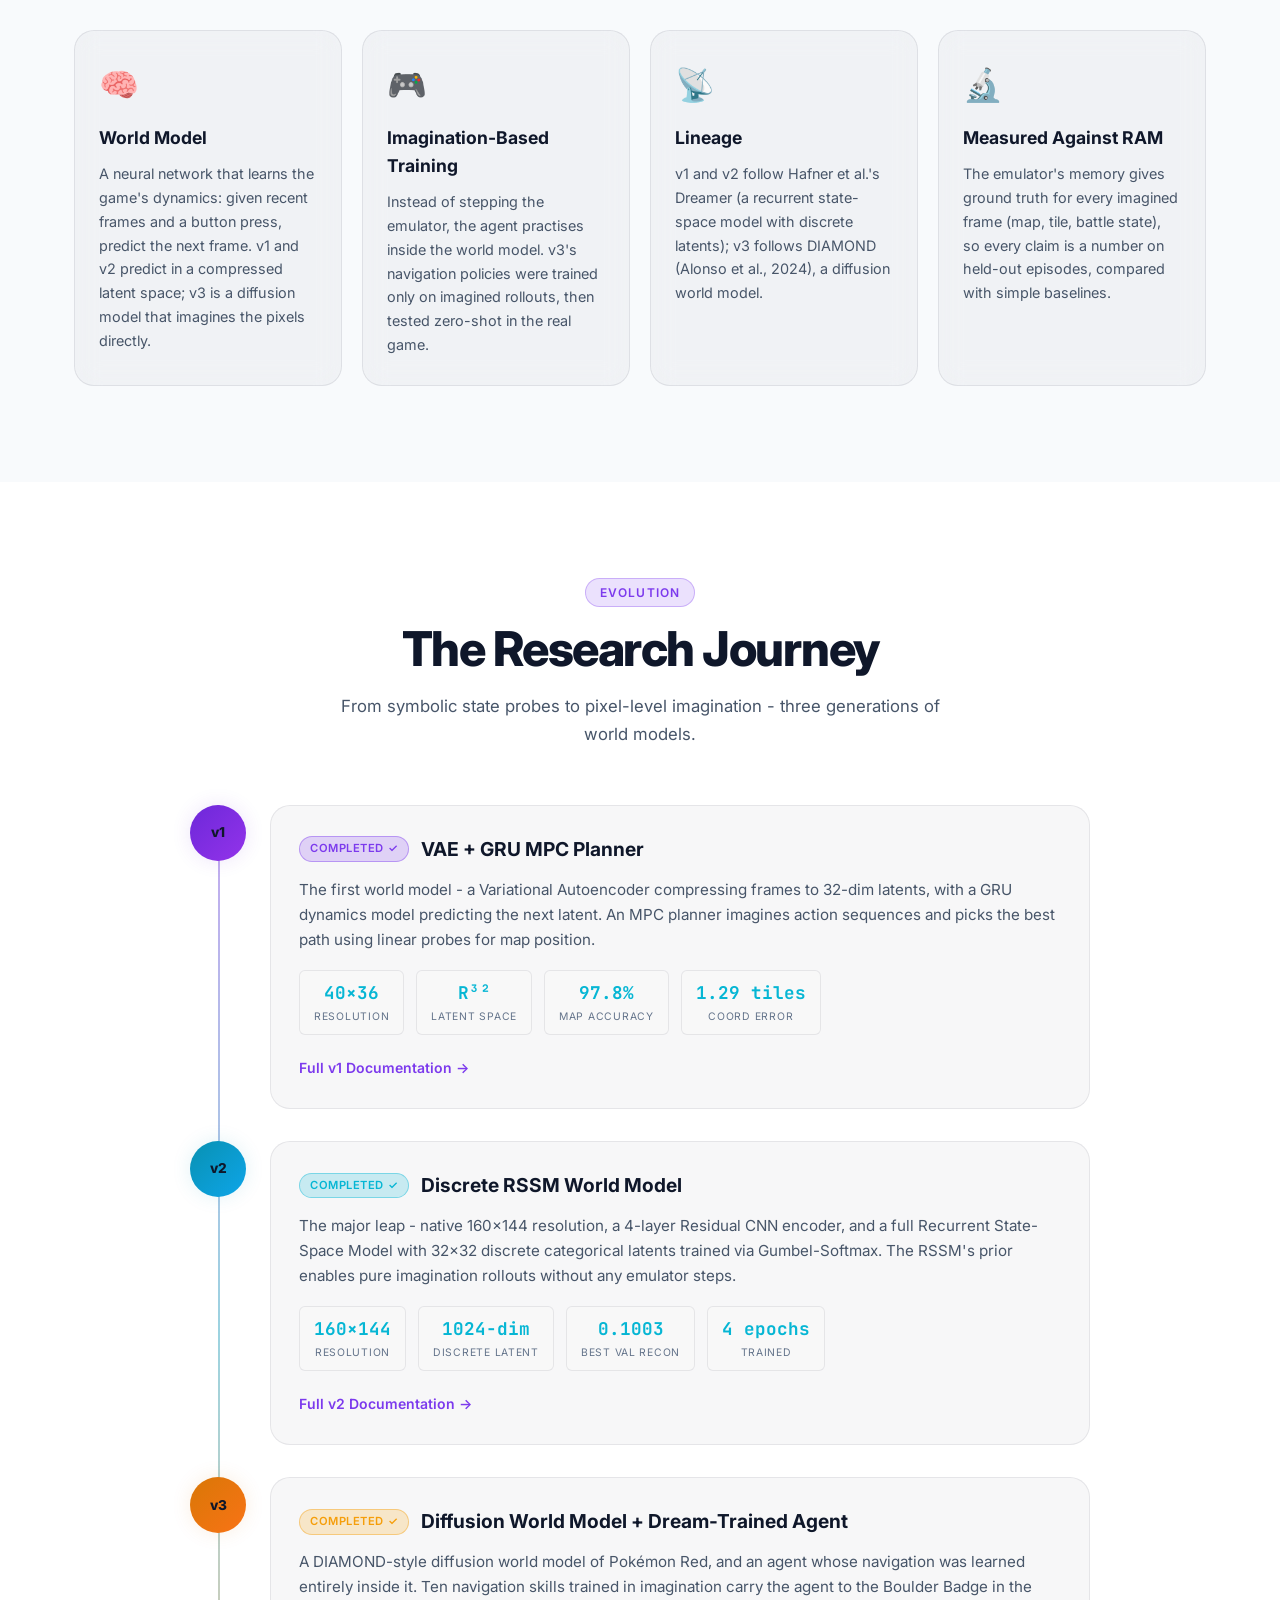
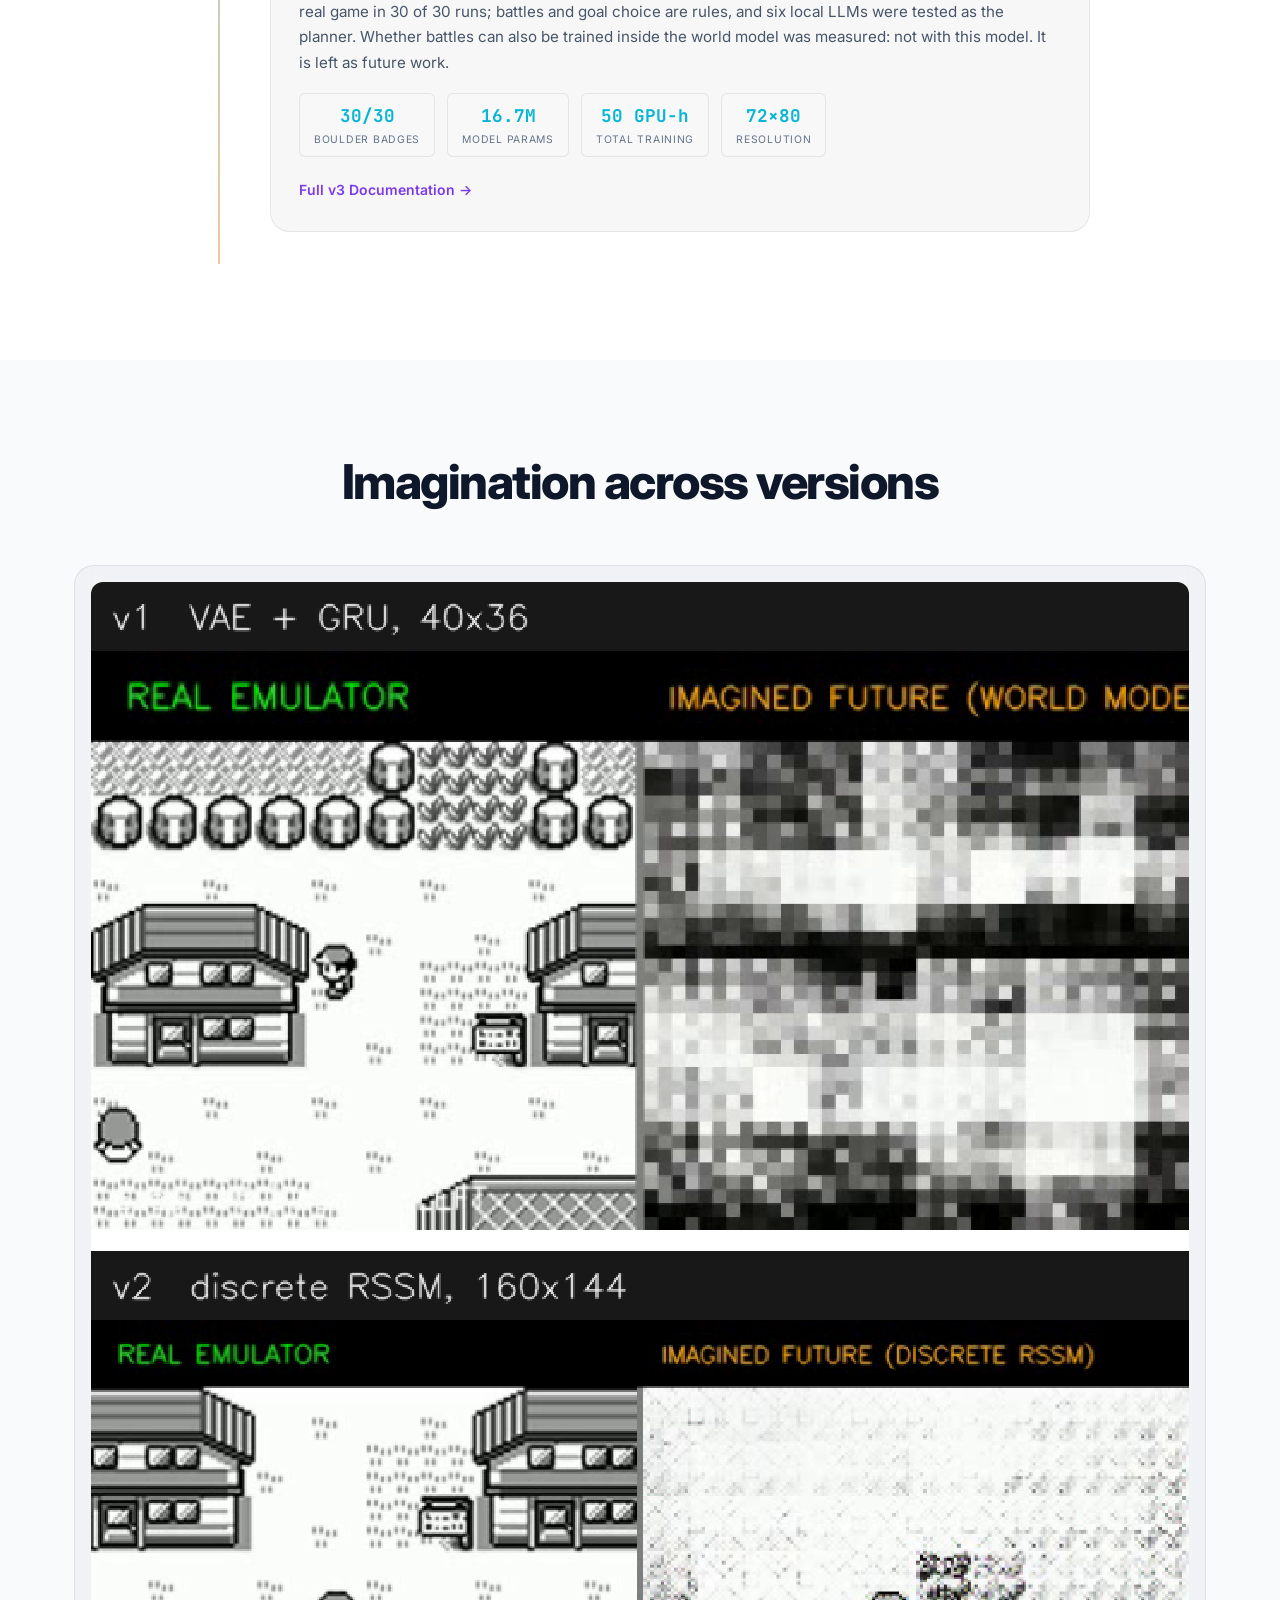
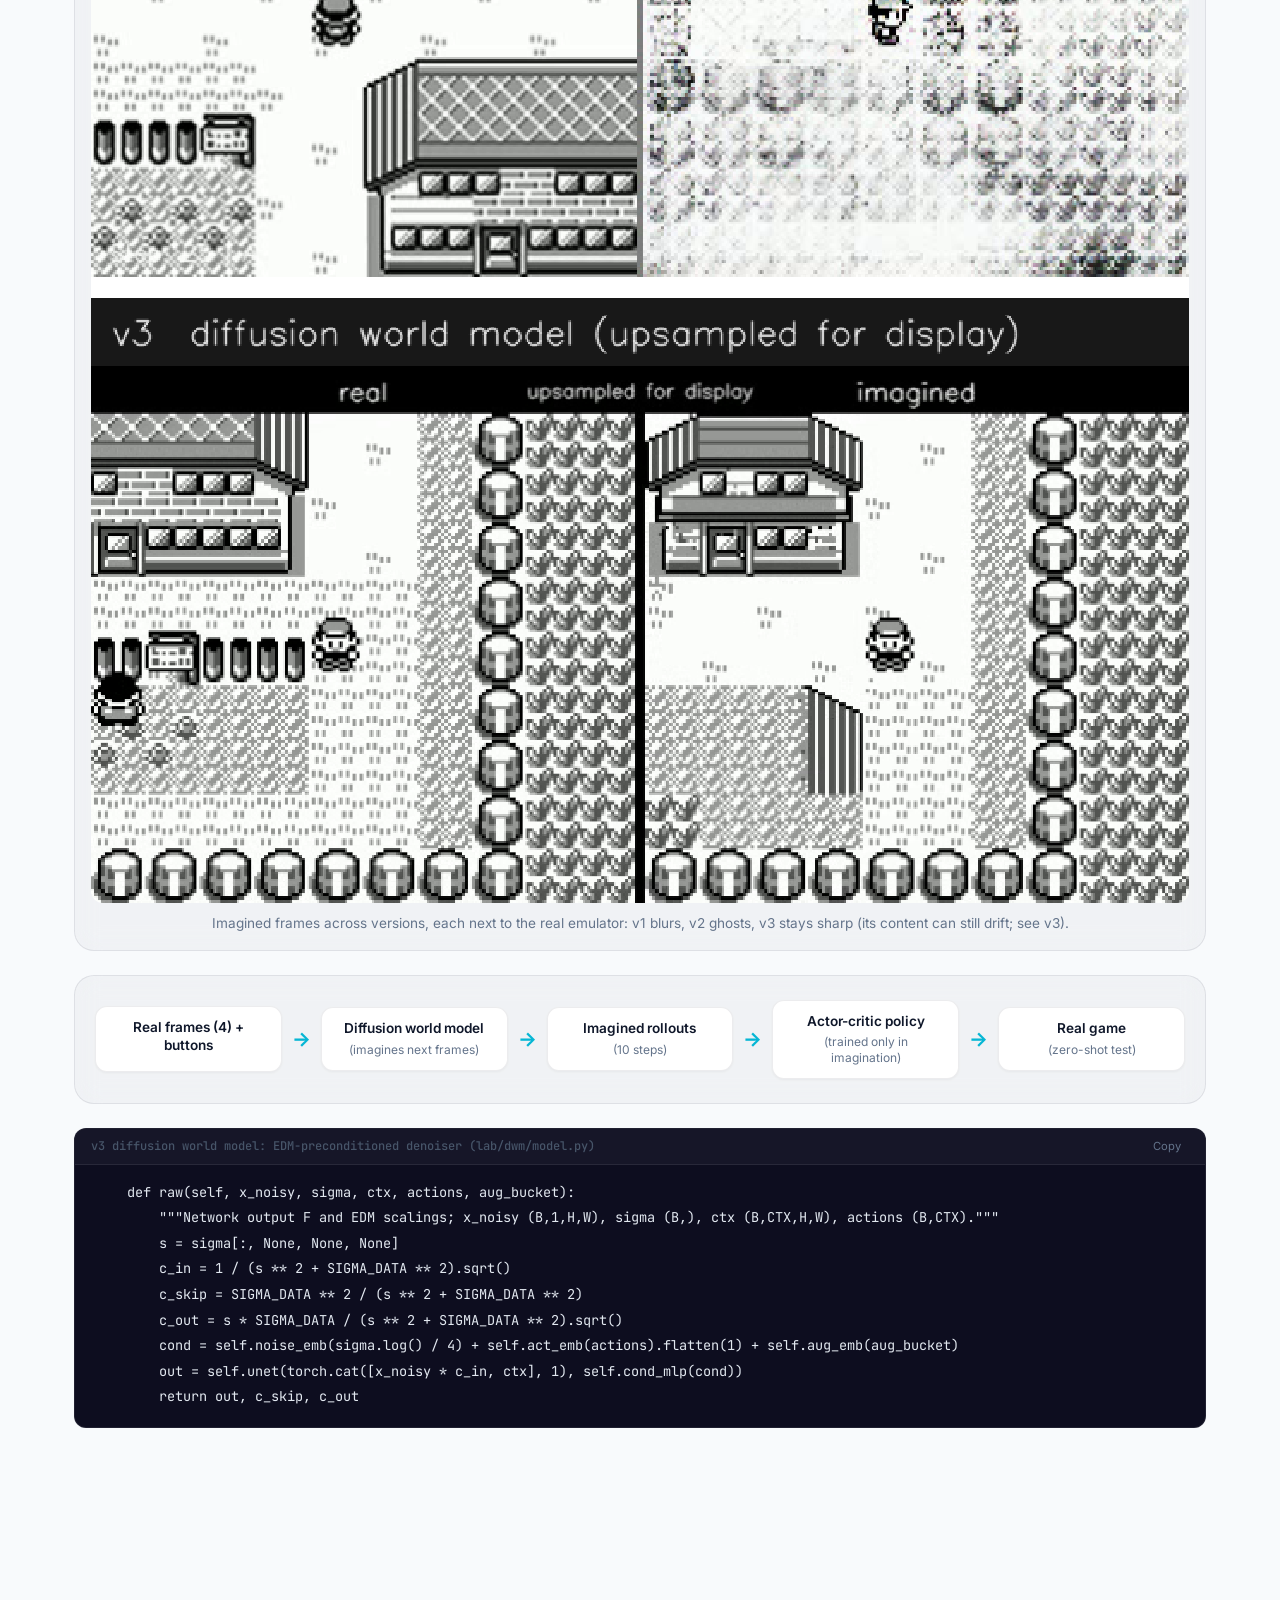
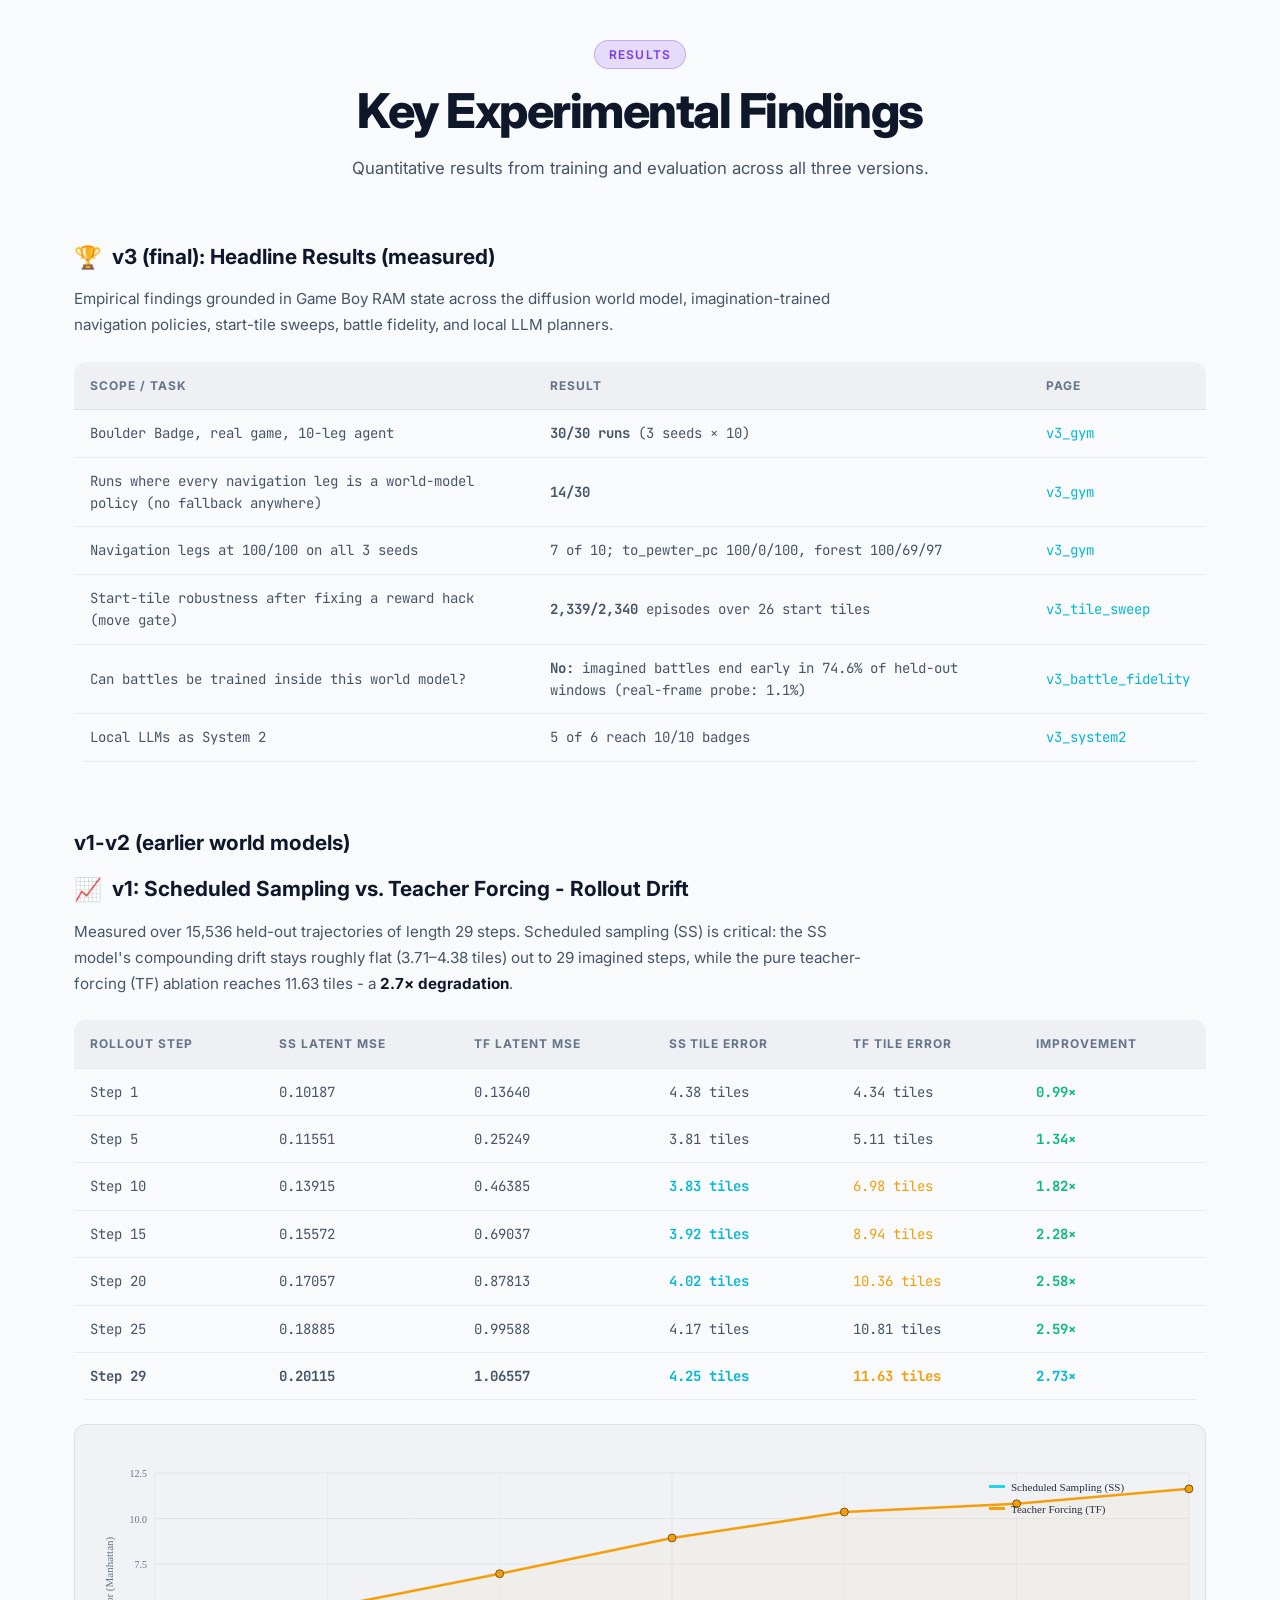
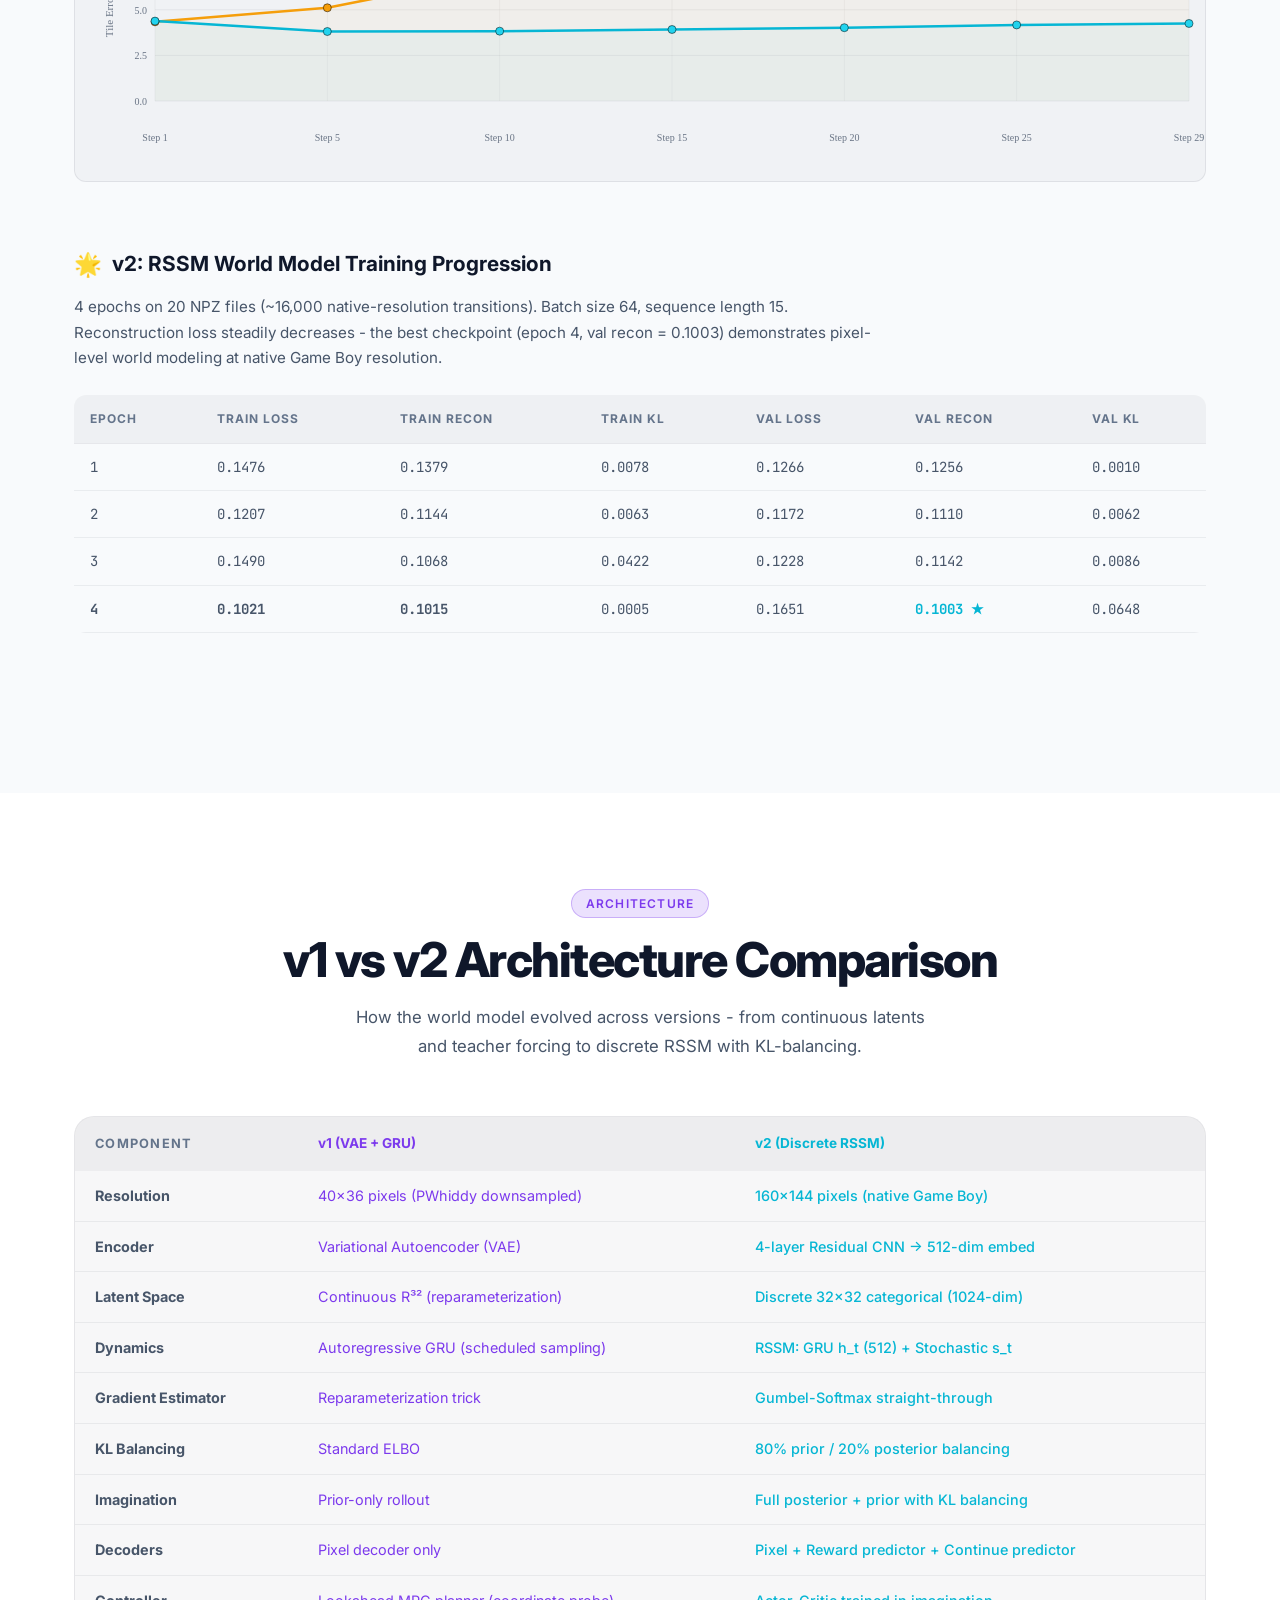
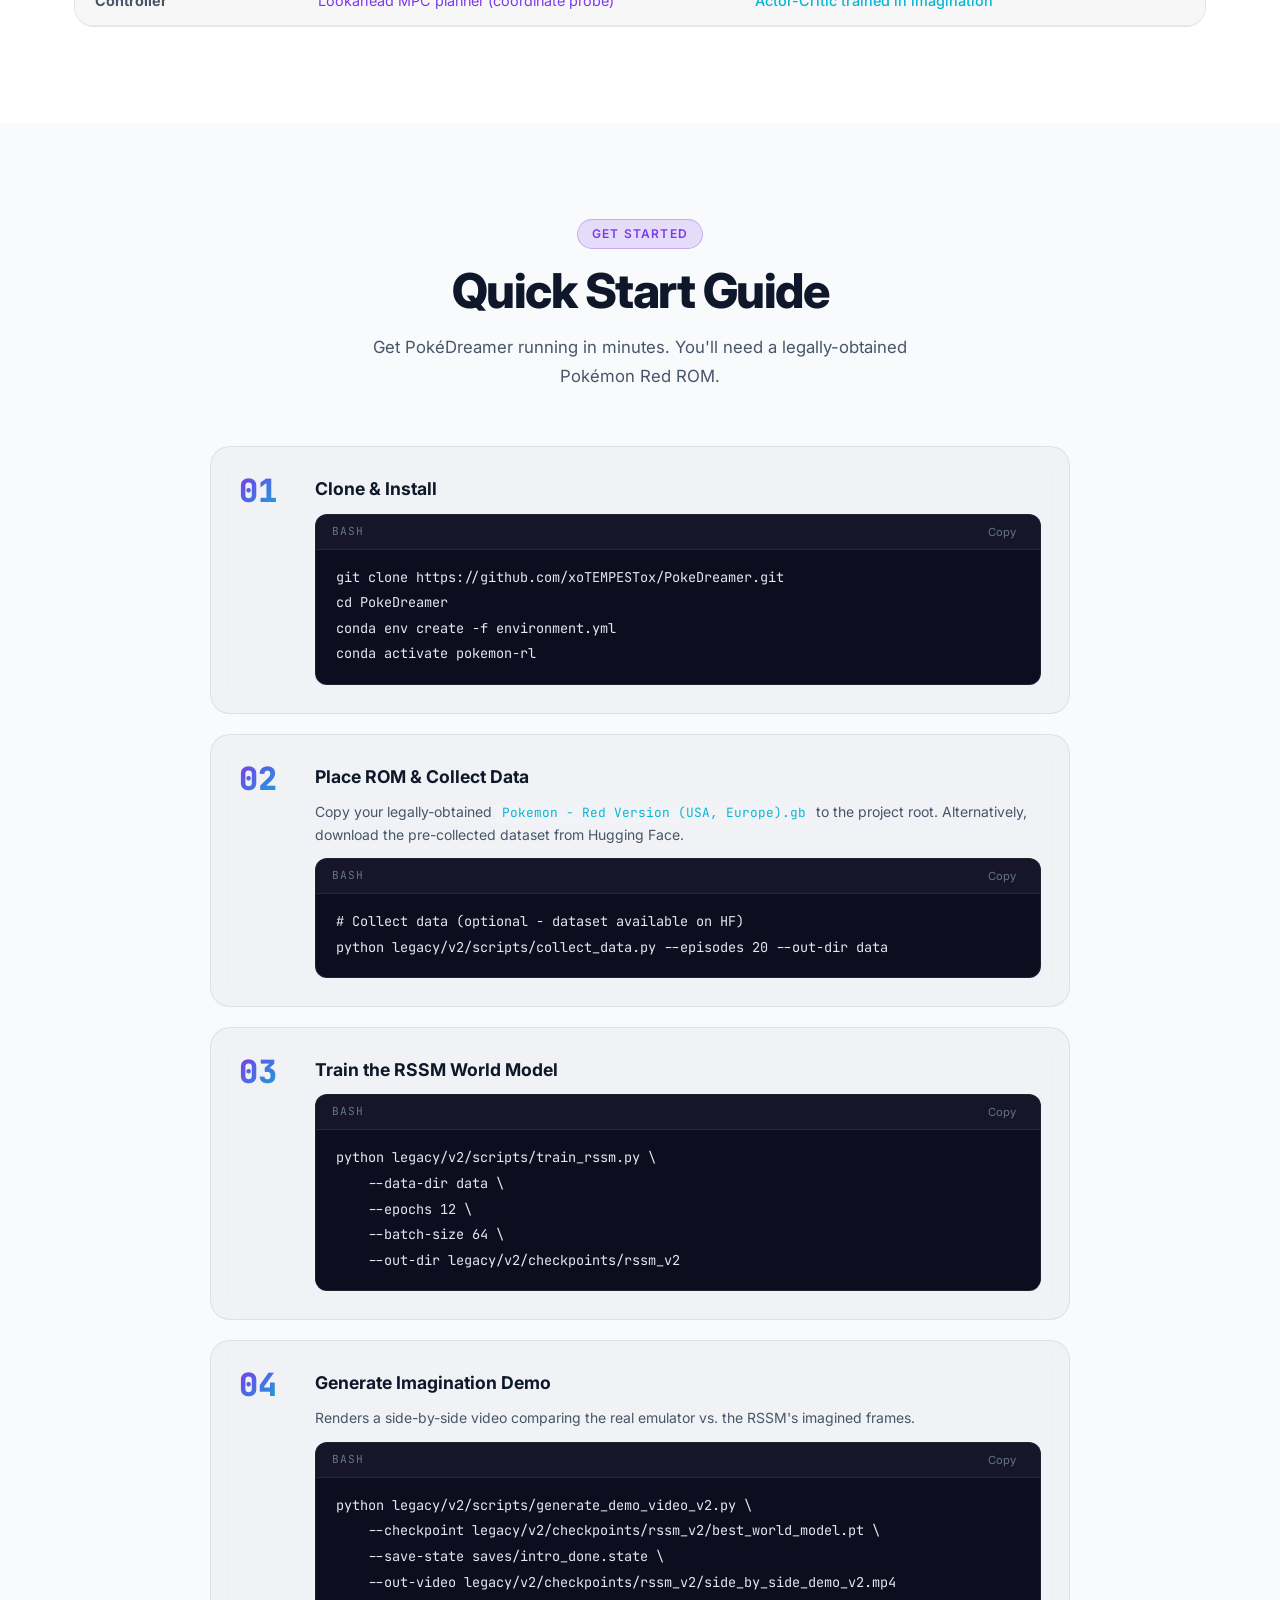
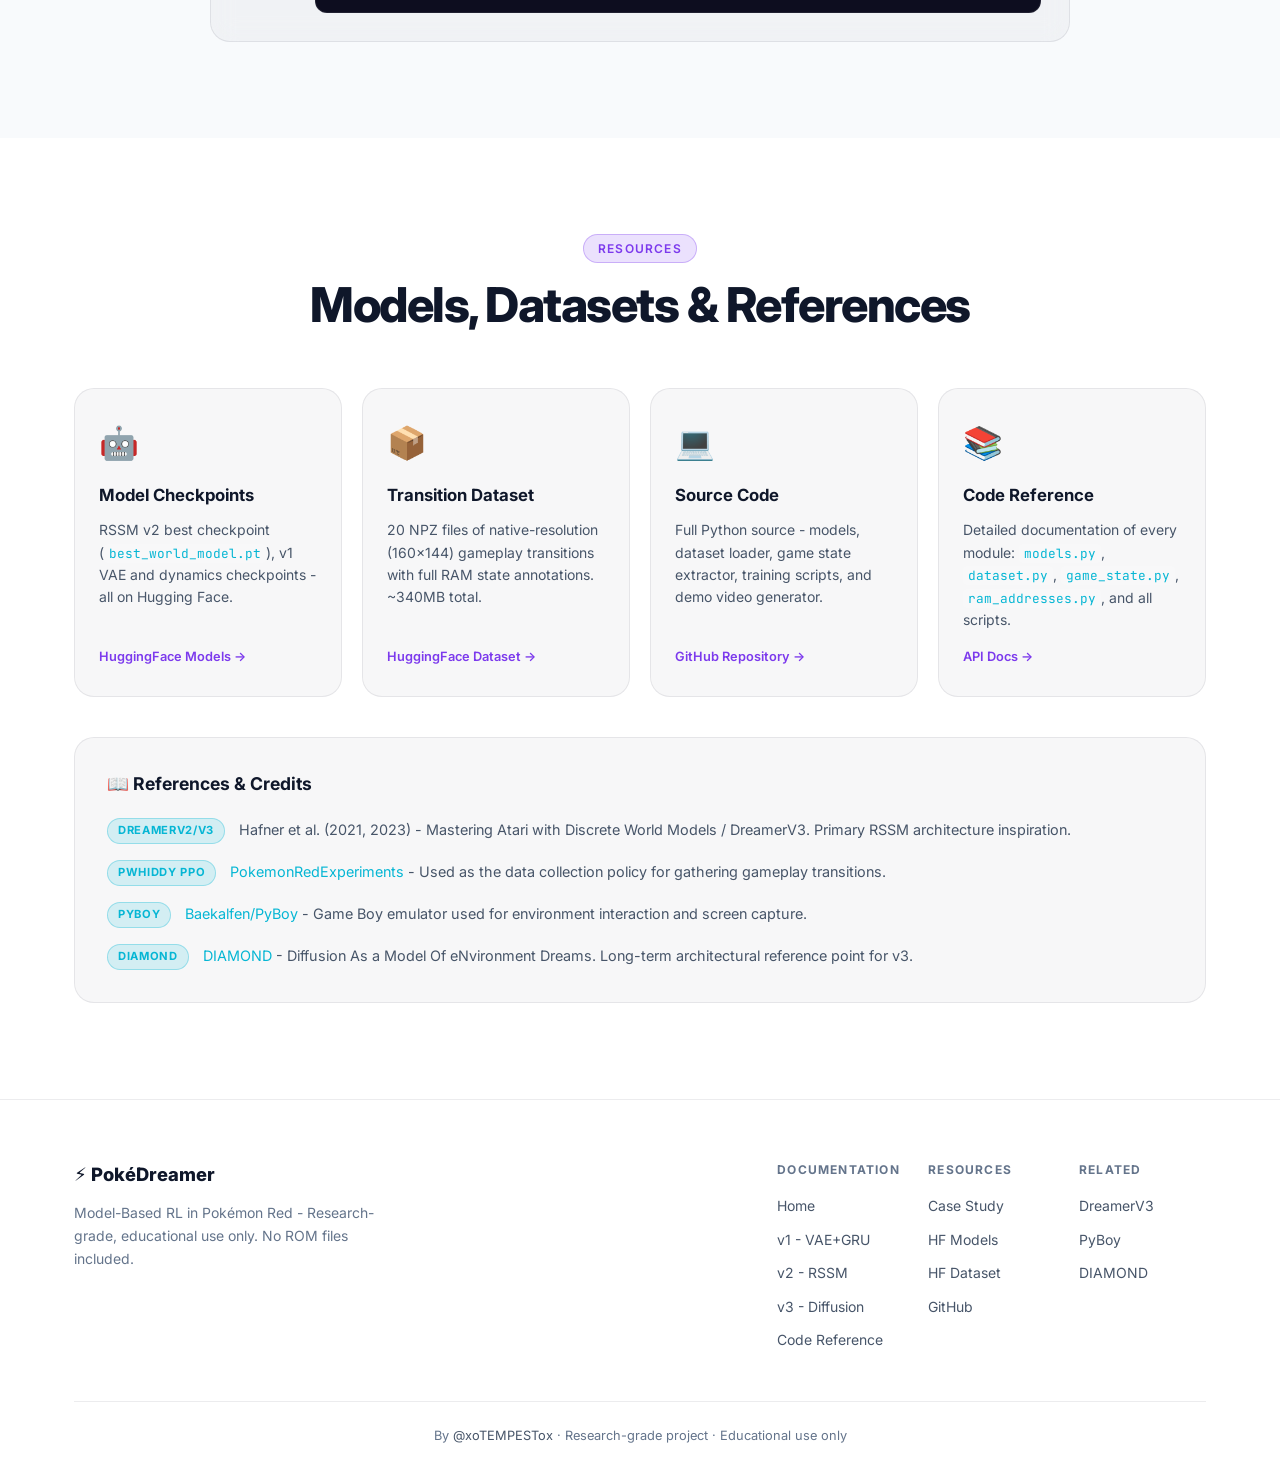
==== commit 2b034756: "website + README: the new 3D hook as the home hero and the README opener - docs/assets/v3/hook_3d.mp" ====
--- a/docs/index.html
+++ b/docs/index.html
@@ -90,7 +90,7 @@
       <figure class="glass-card hero-media">
         <video id="heroVideo" class="hero-video" src="assets/v3/hook_3d.mp4" poster="assets/v3/hook_3d.jpg" autoplay muted loop playsinline></video>
         <figcaption>
-          Viridian City rebuilt in 3D from the game's map data, following the agent's recorded path (procedural render in Blender).
+          Viridian City rebuilt in 3D from the game's map data (Blender), following the agent's recorded path. Mid-clip, the real screen: the 72×80 frame the AI sees, restored by the neural upscaler and colorizer.
         </figcaption>
       </figure>
       <script>
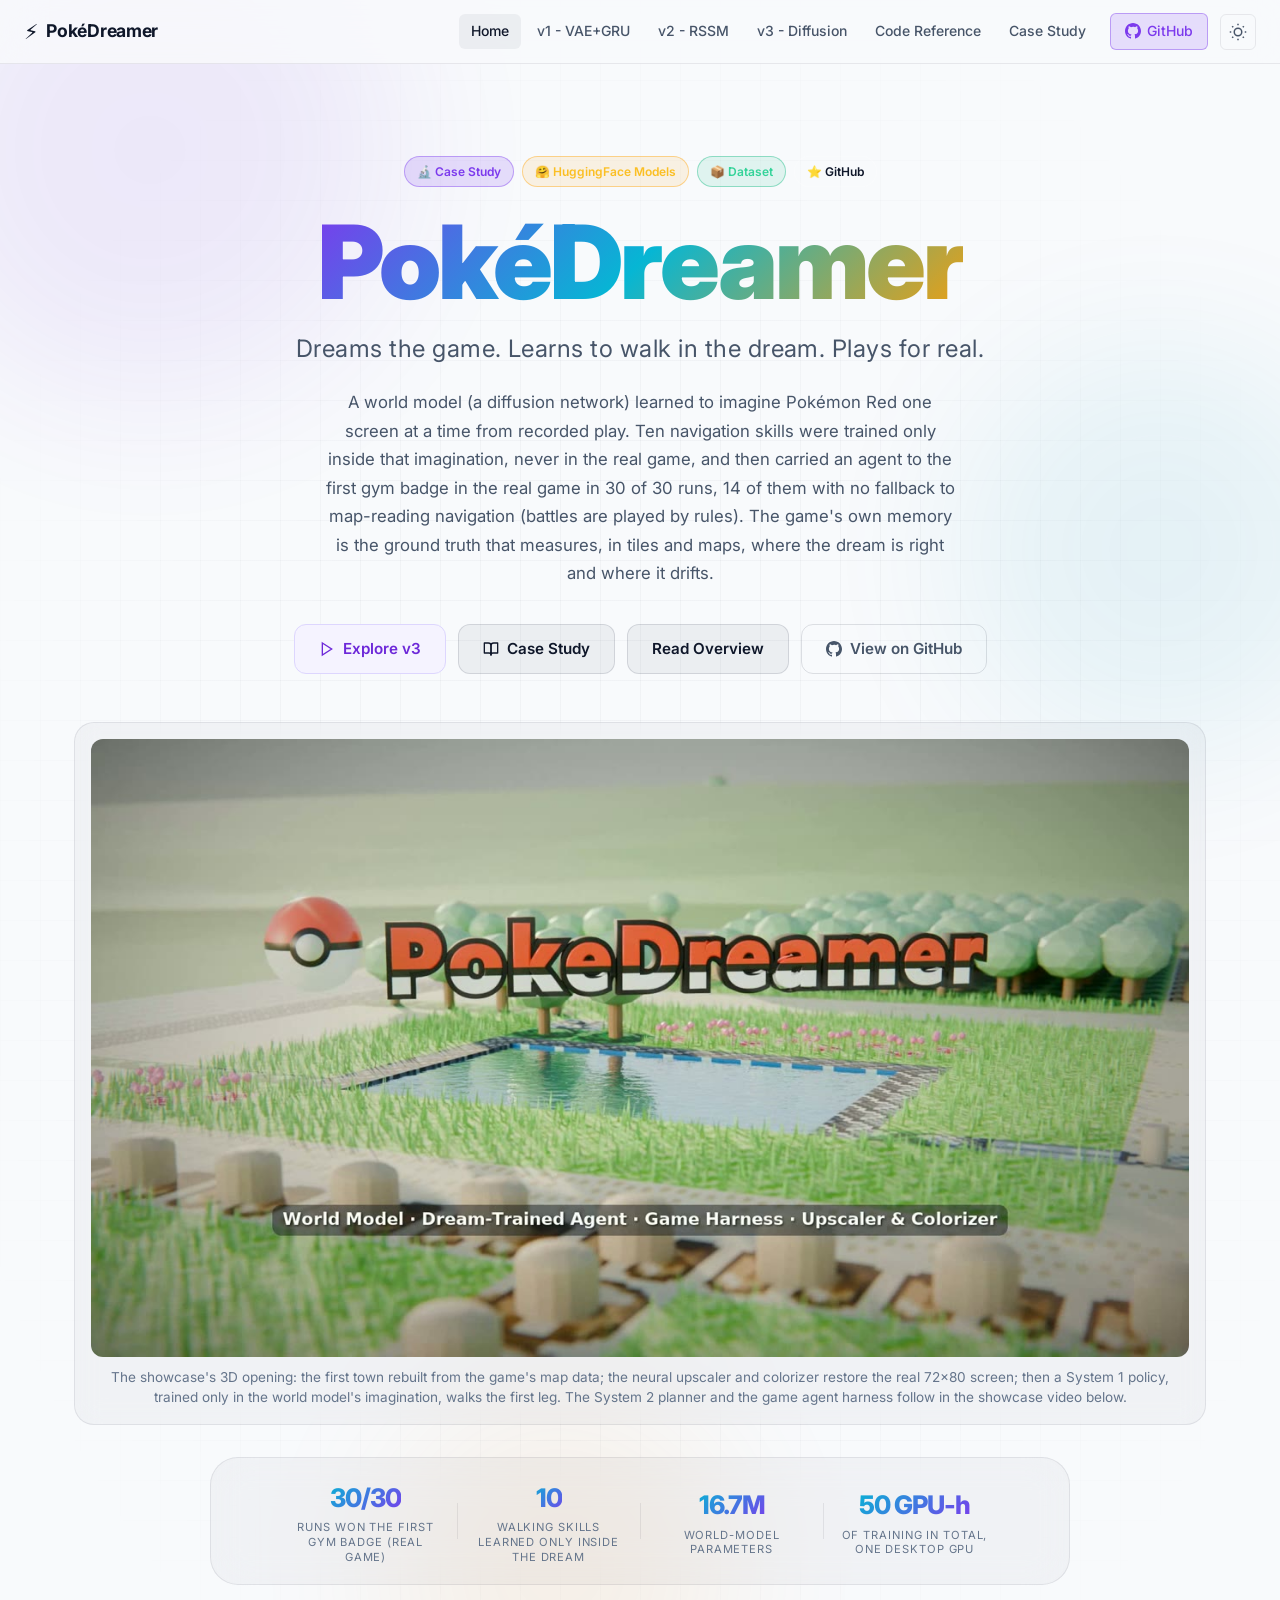
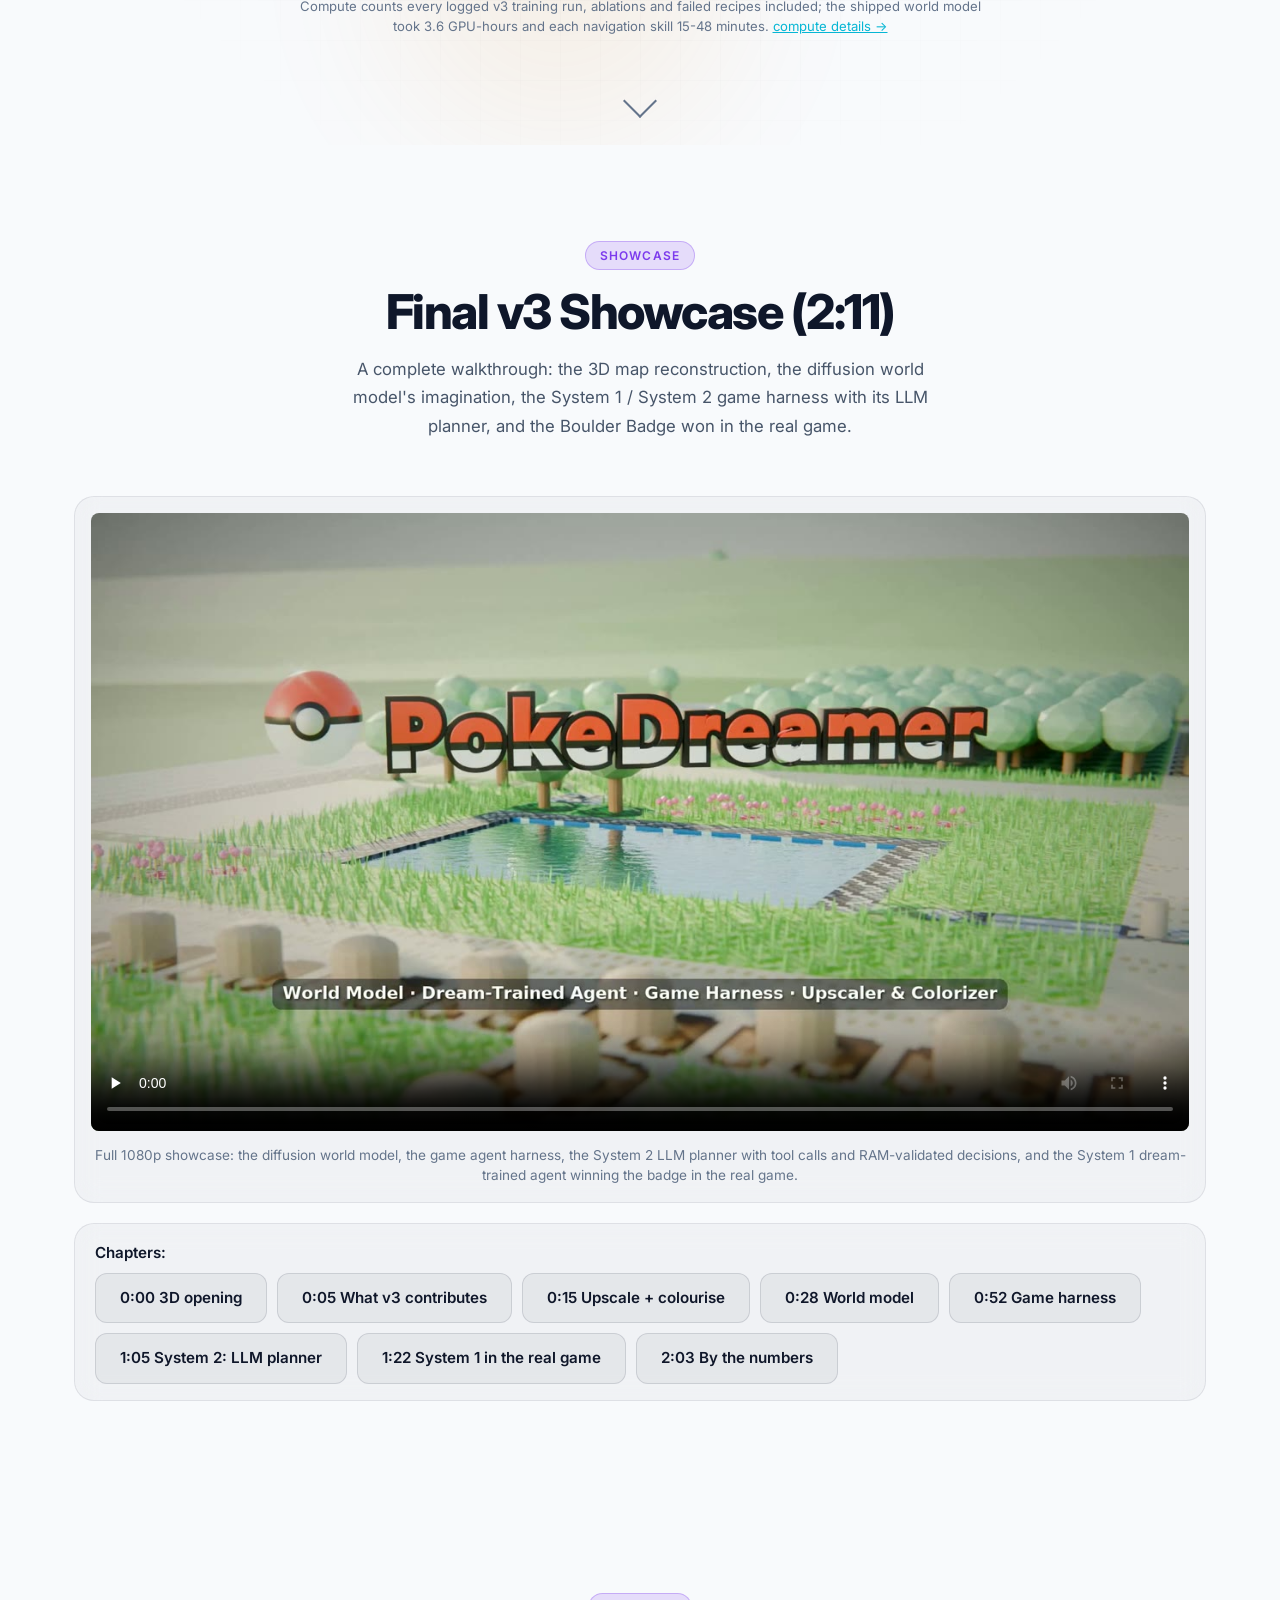
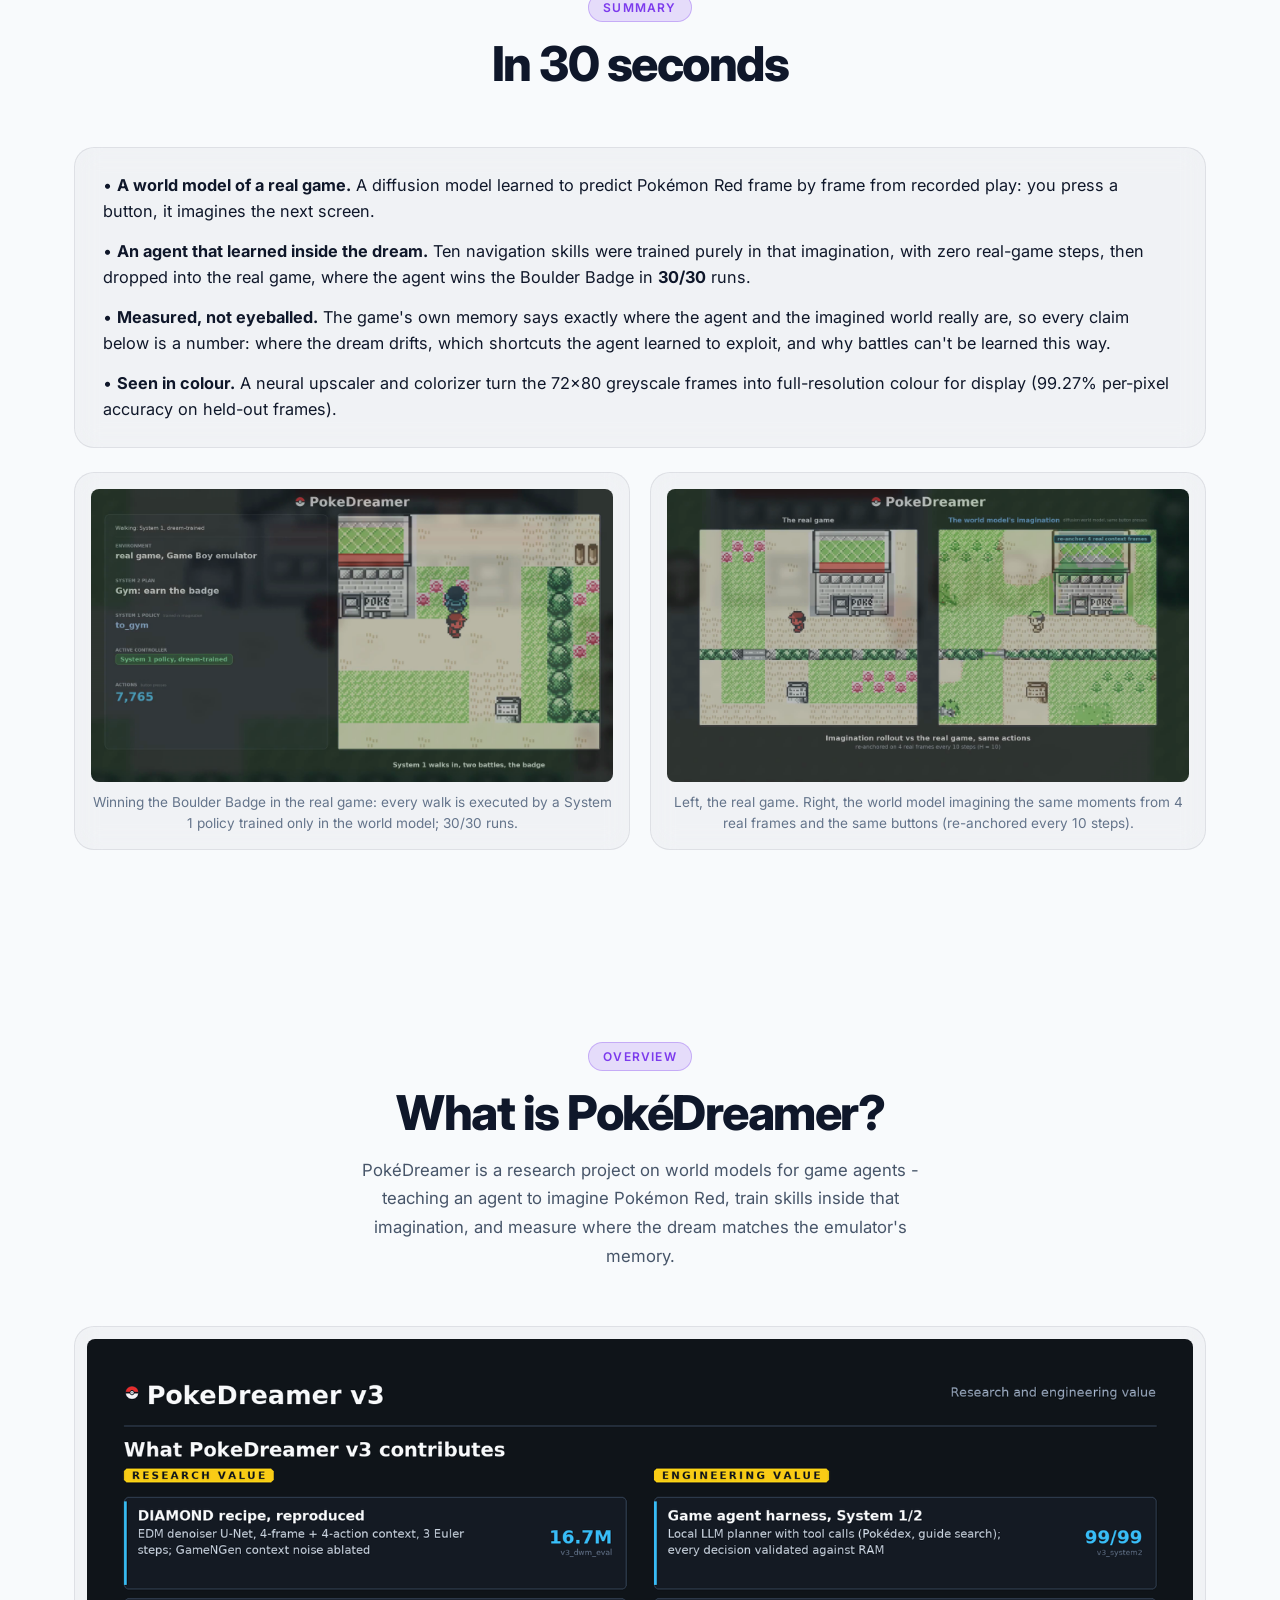
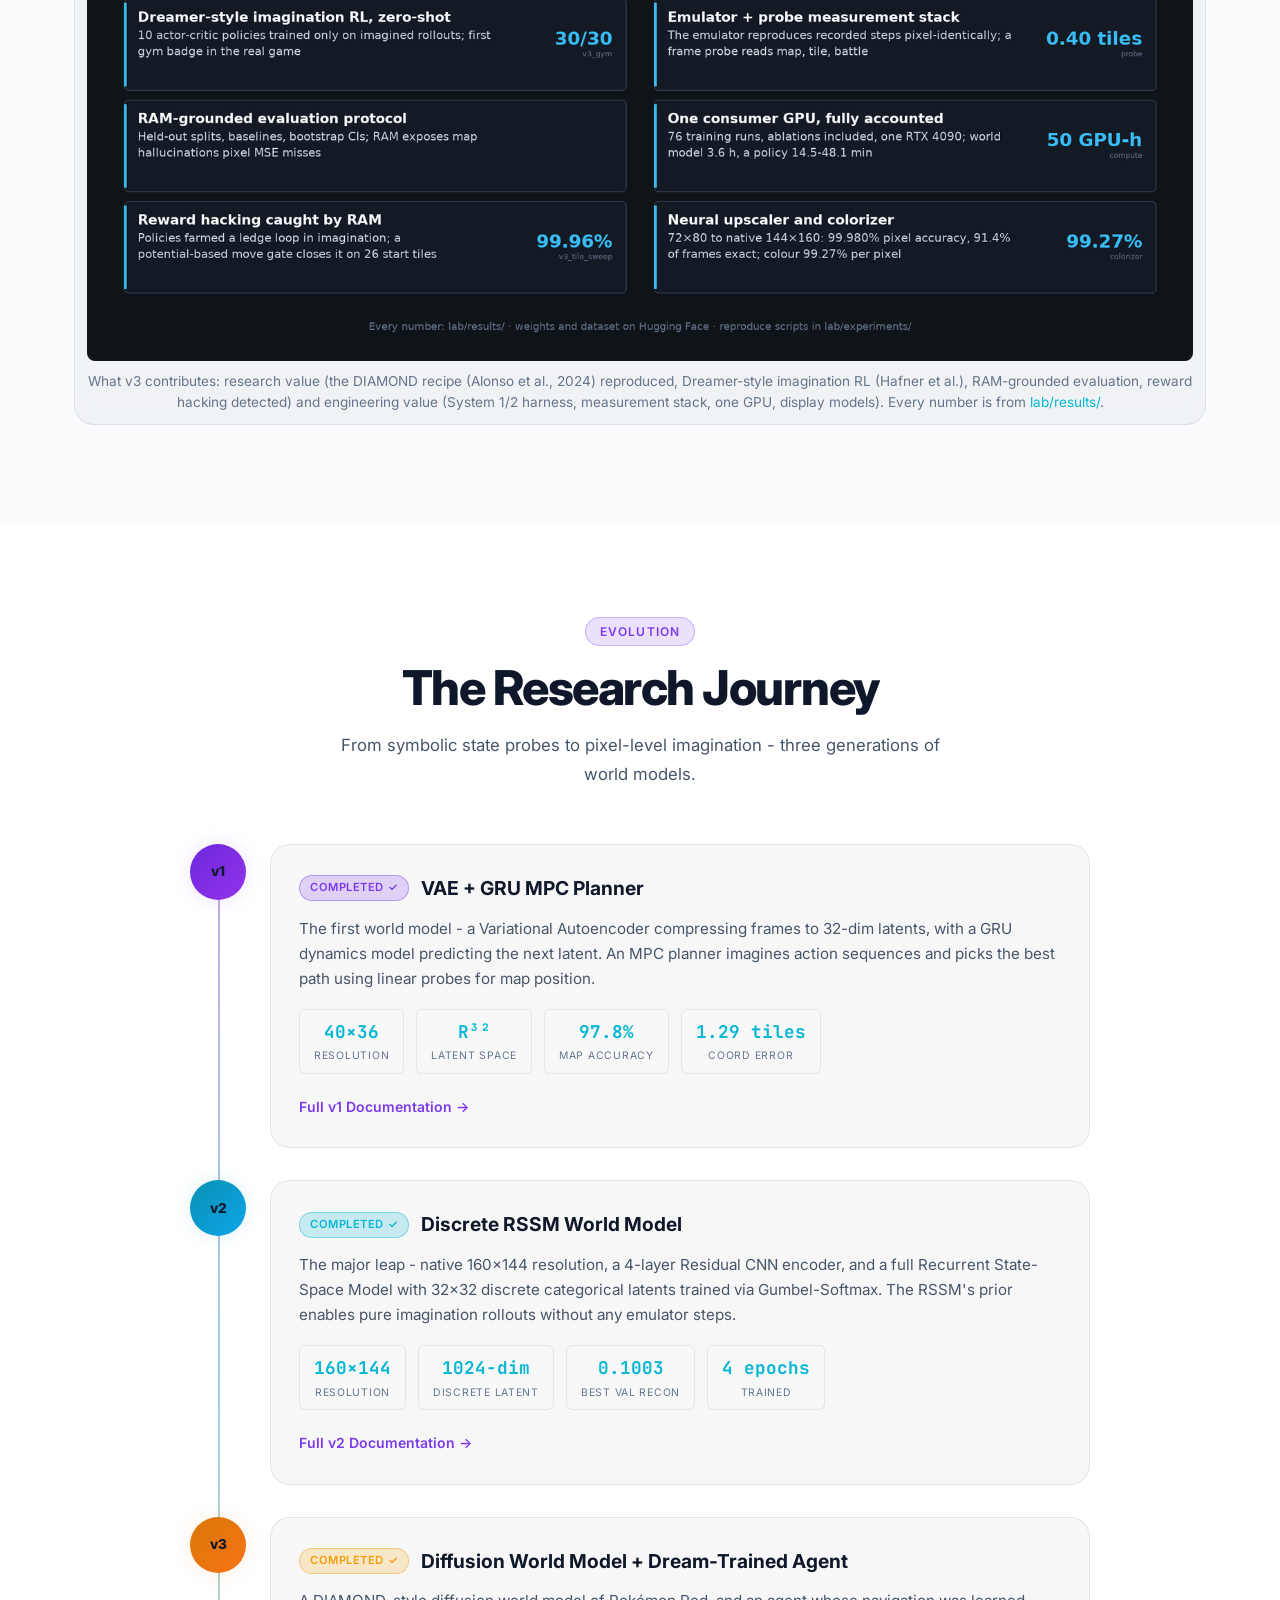
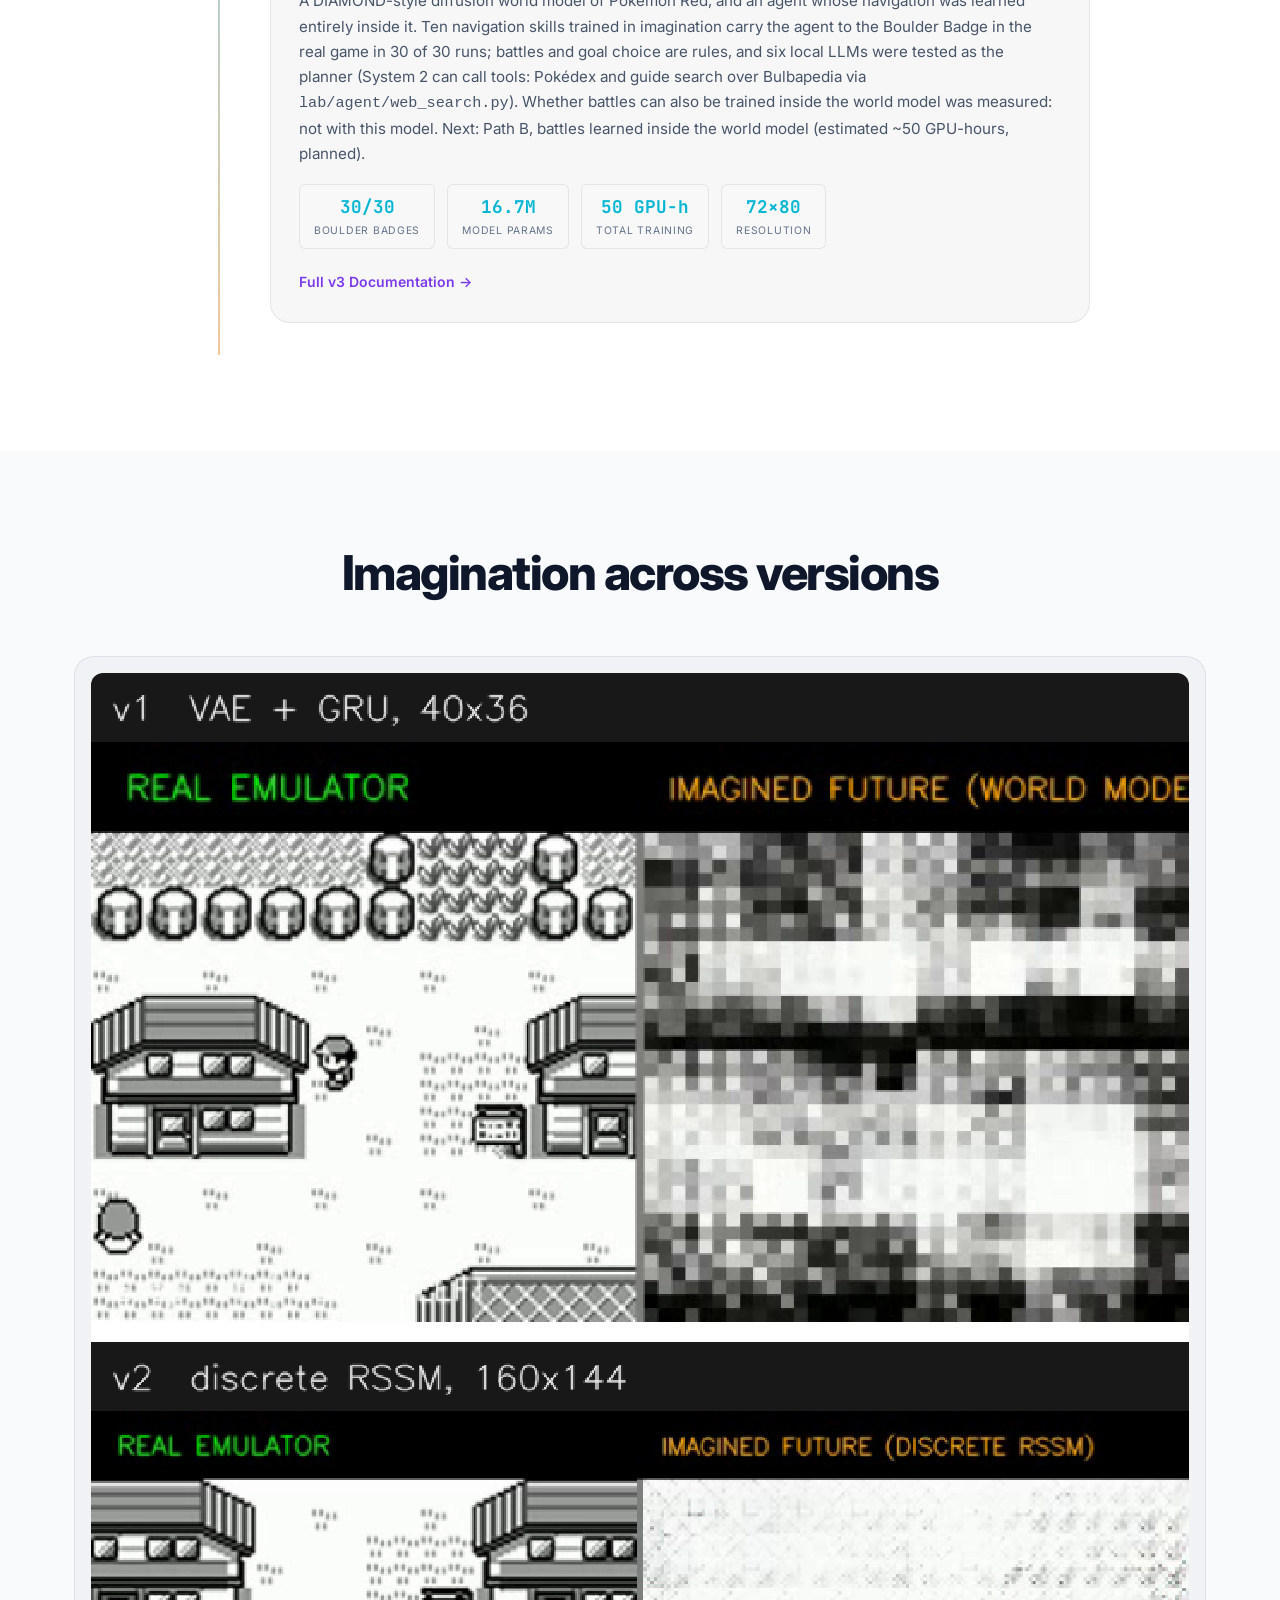
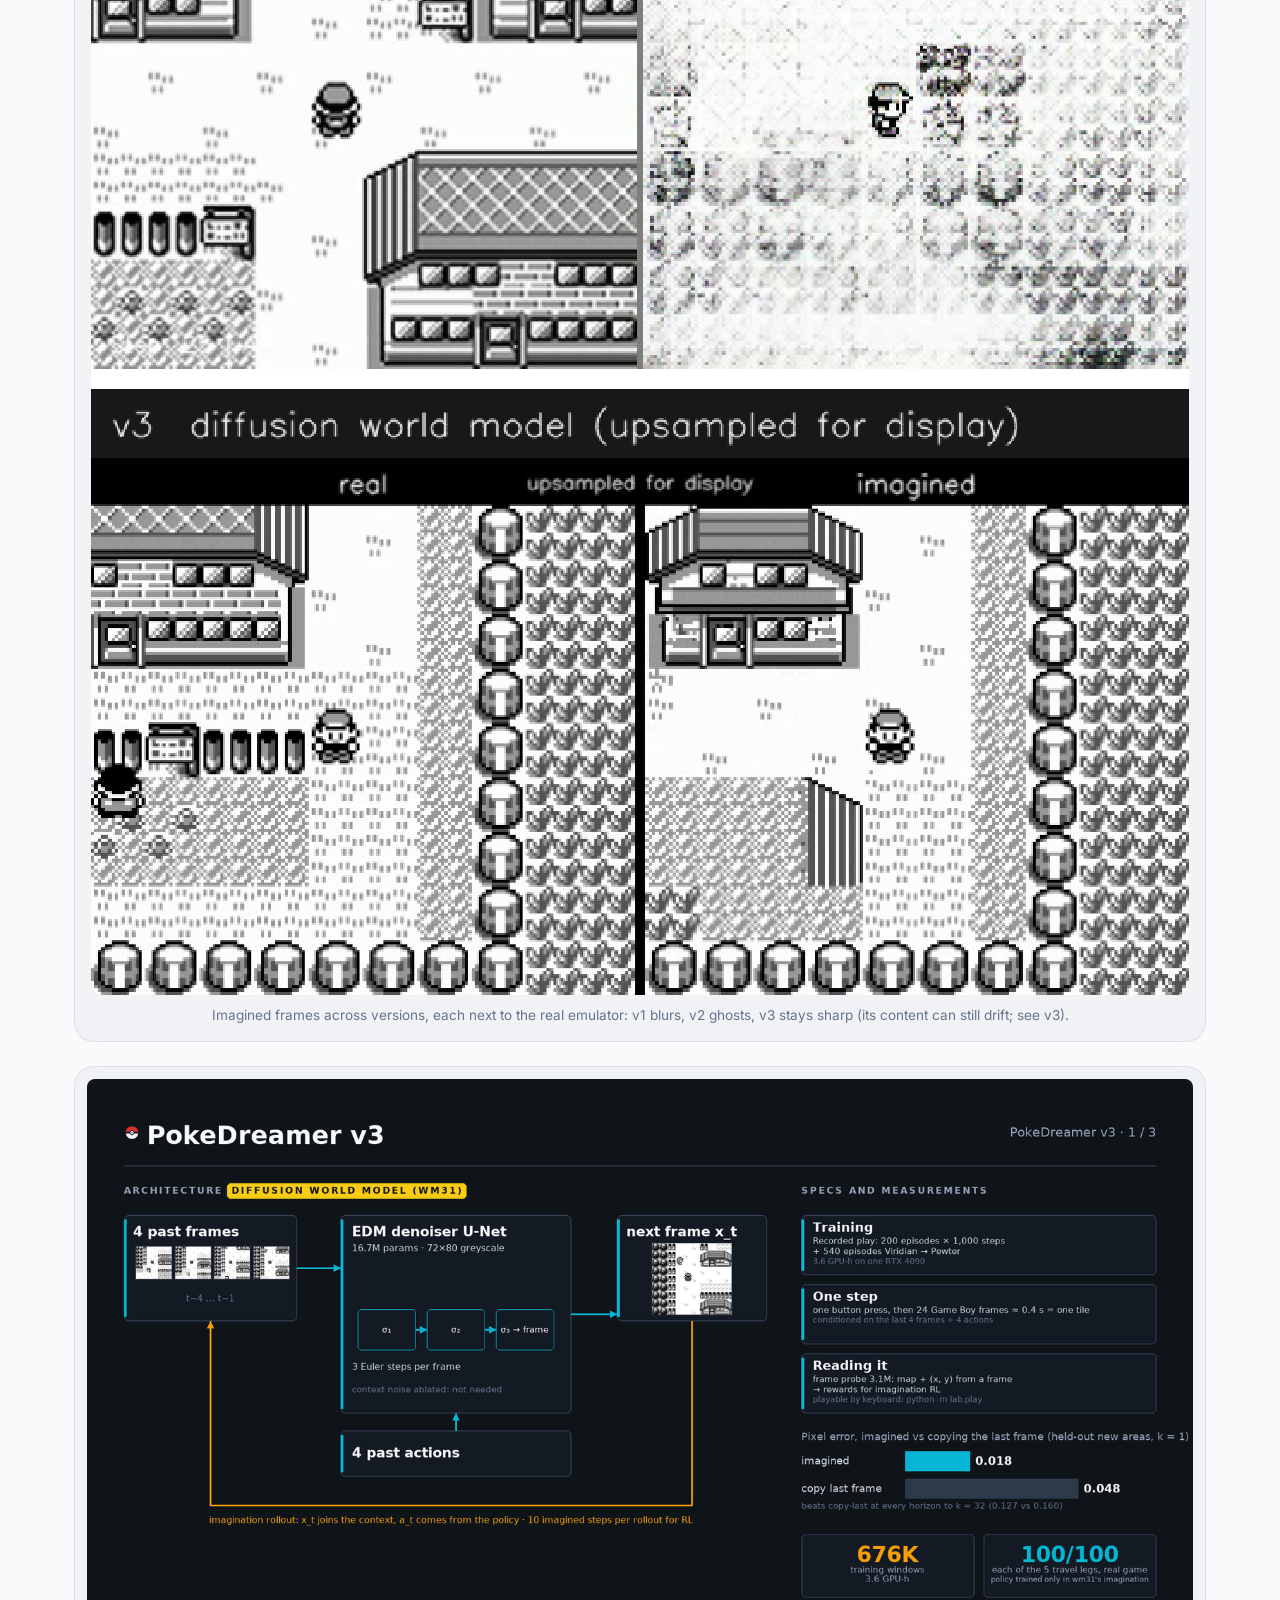
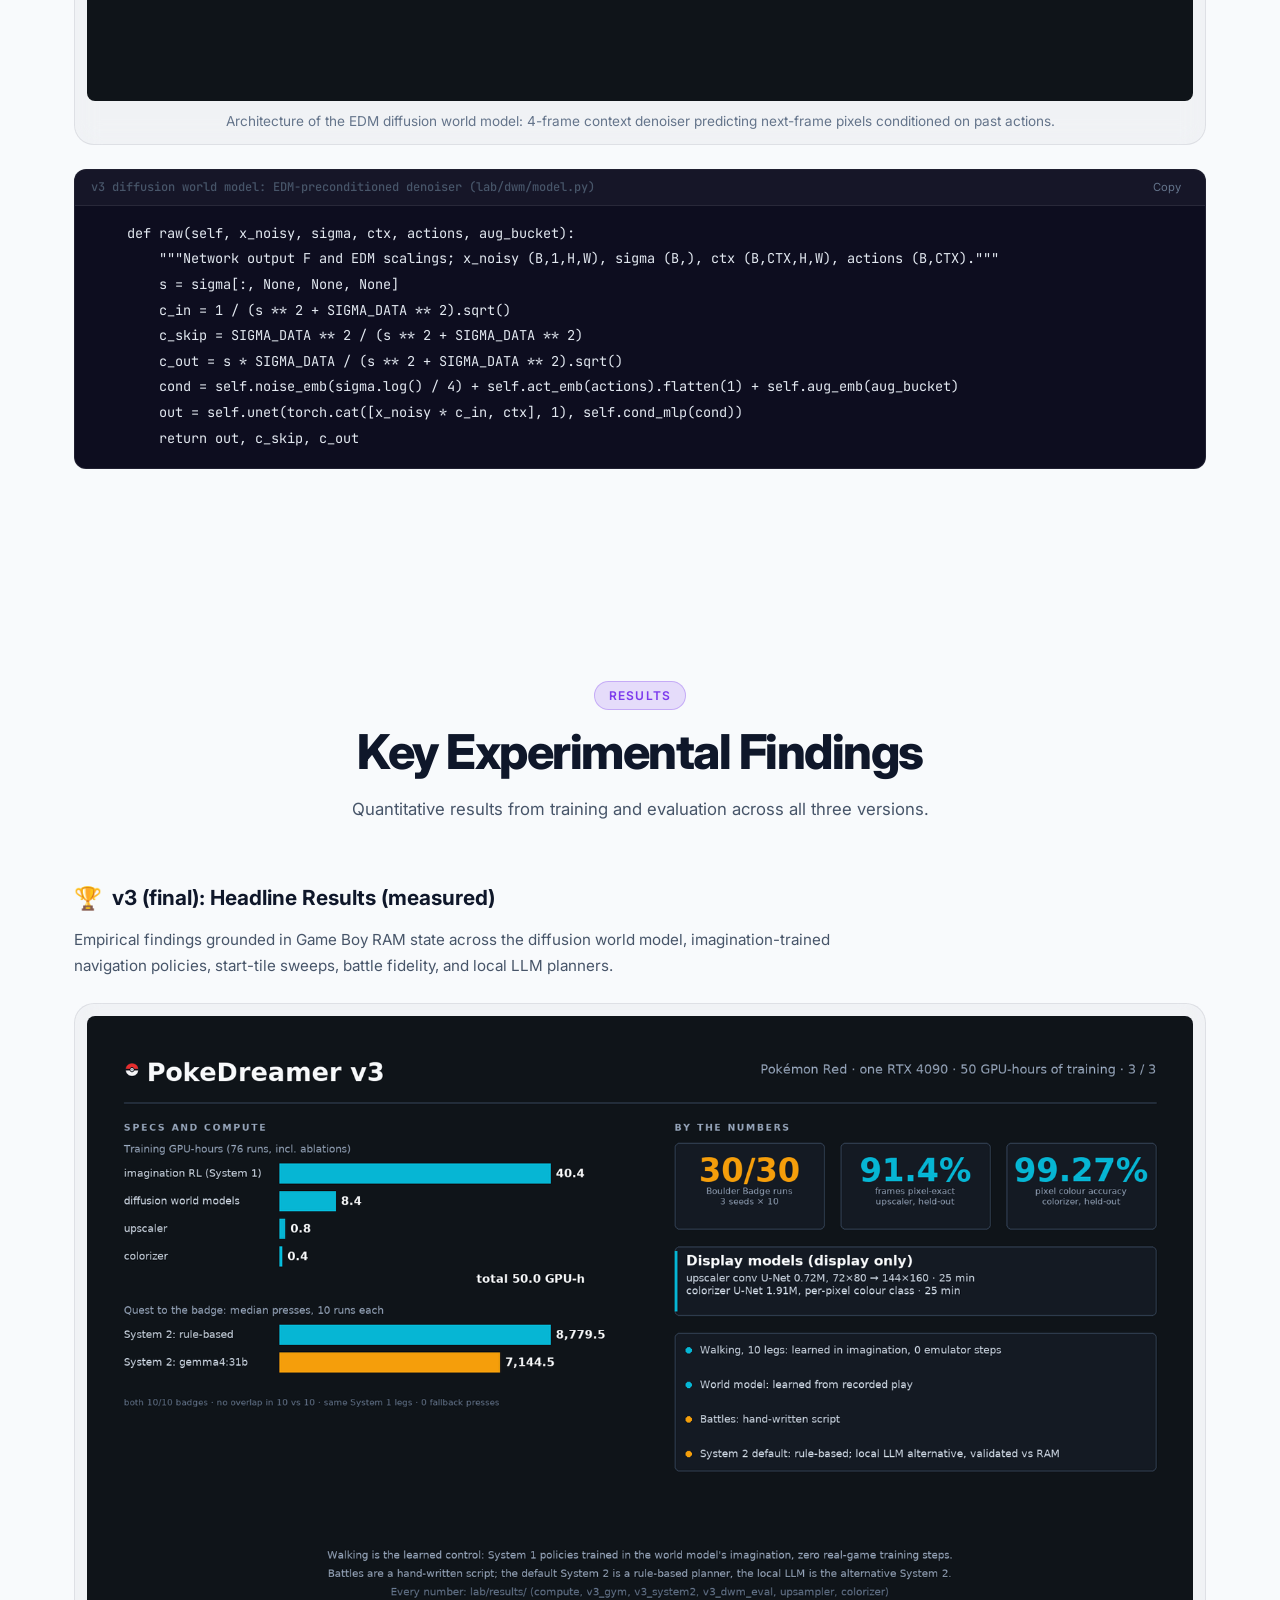
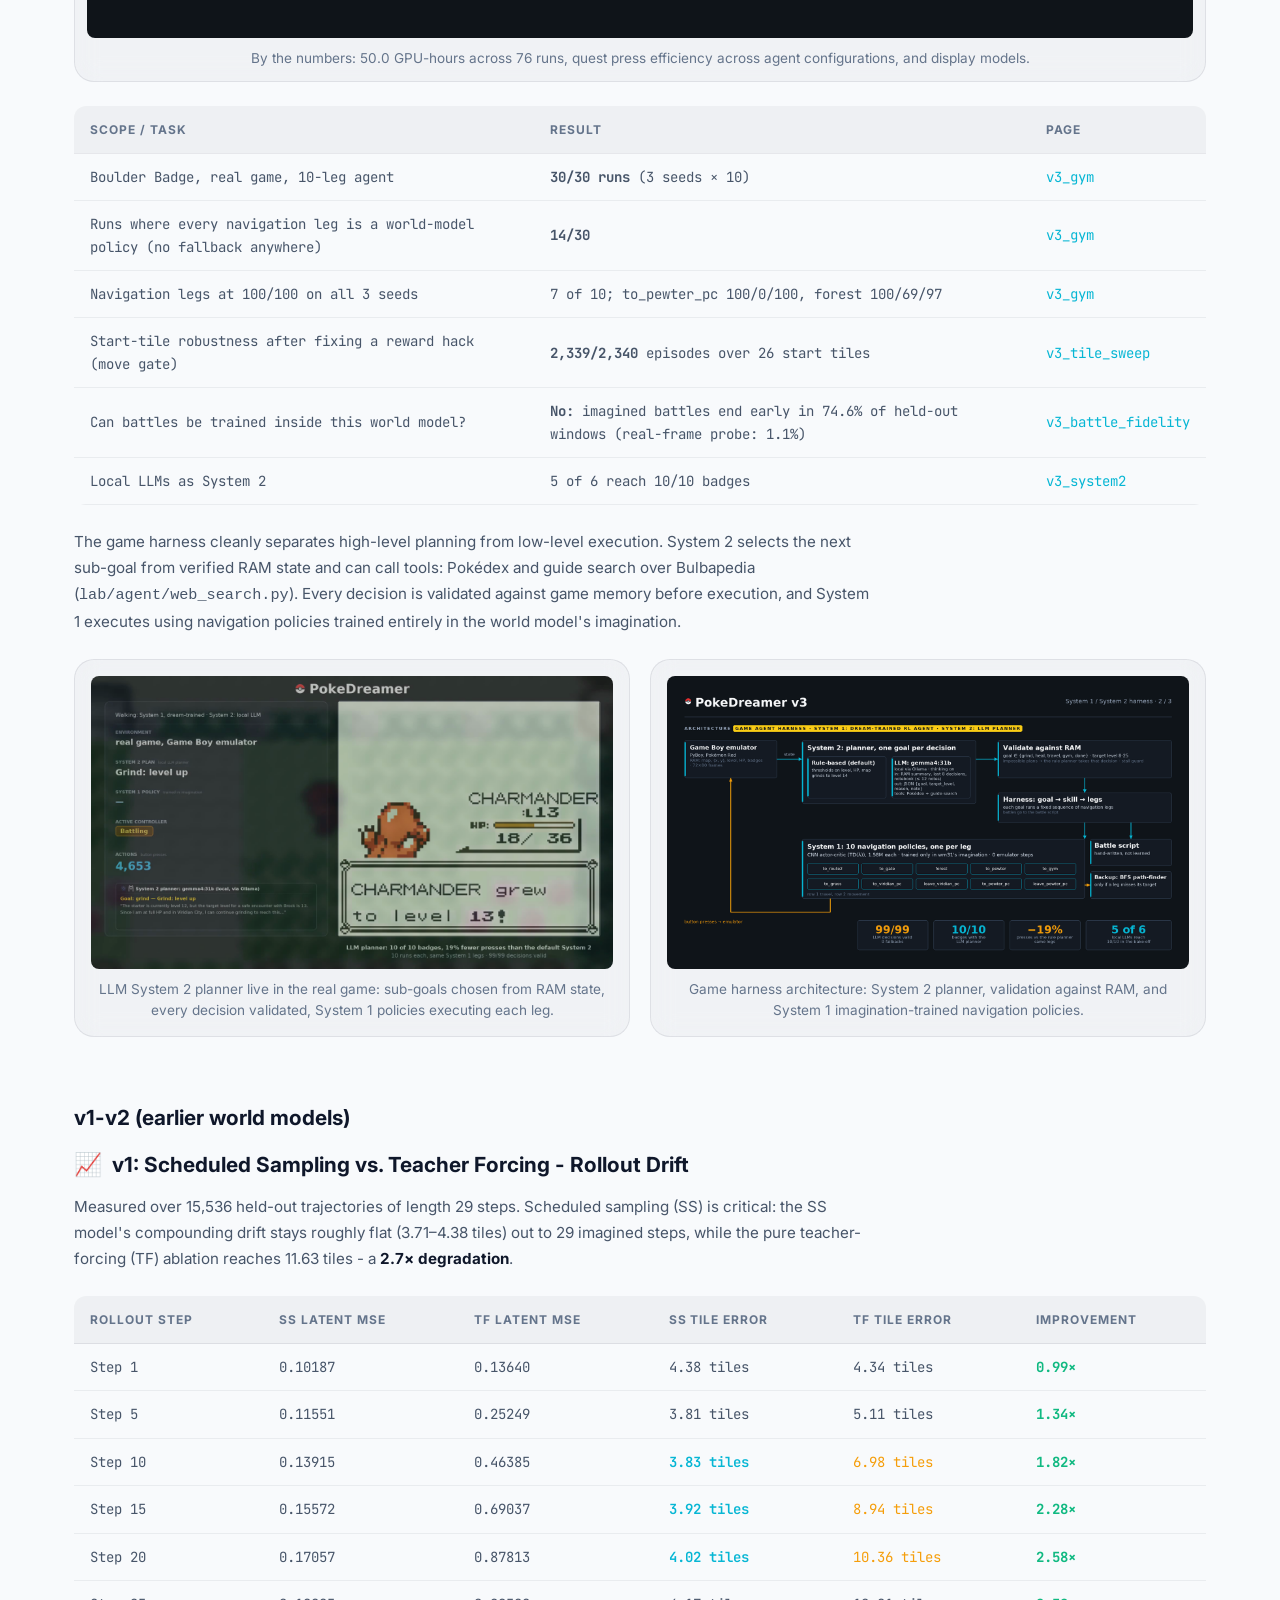
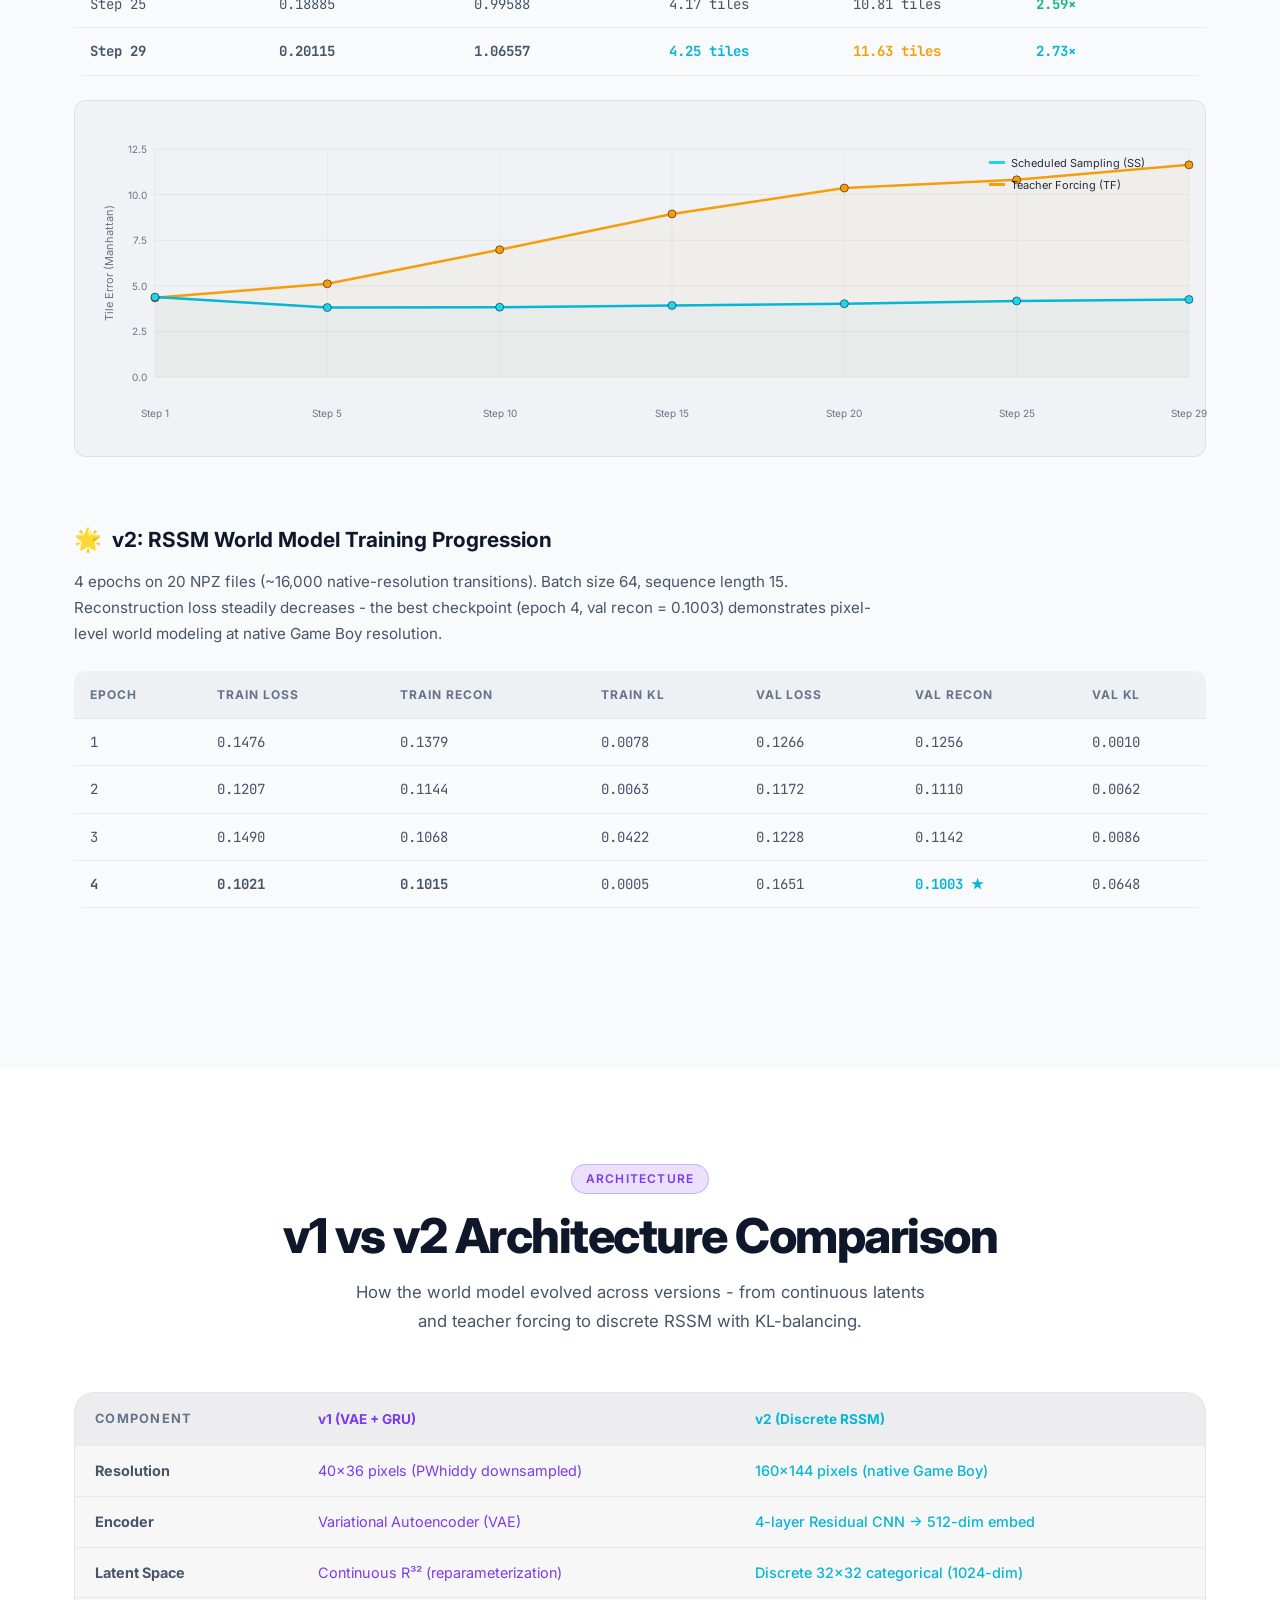
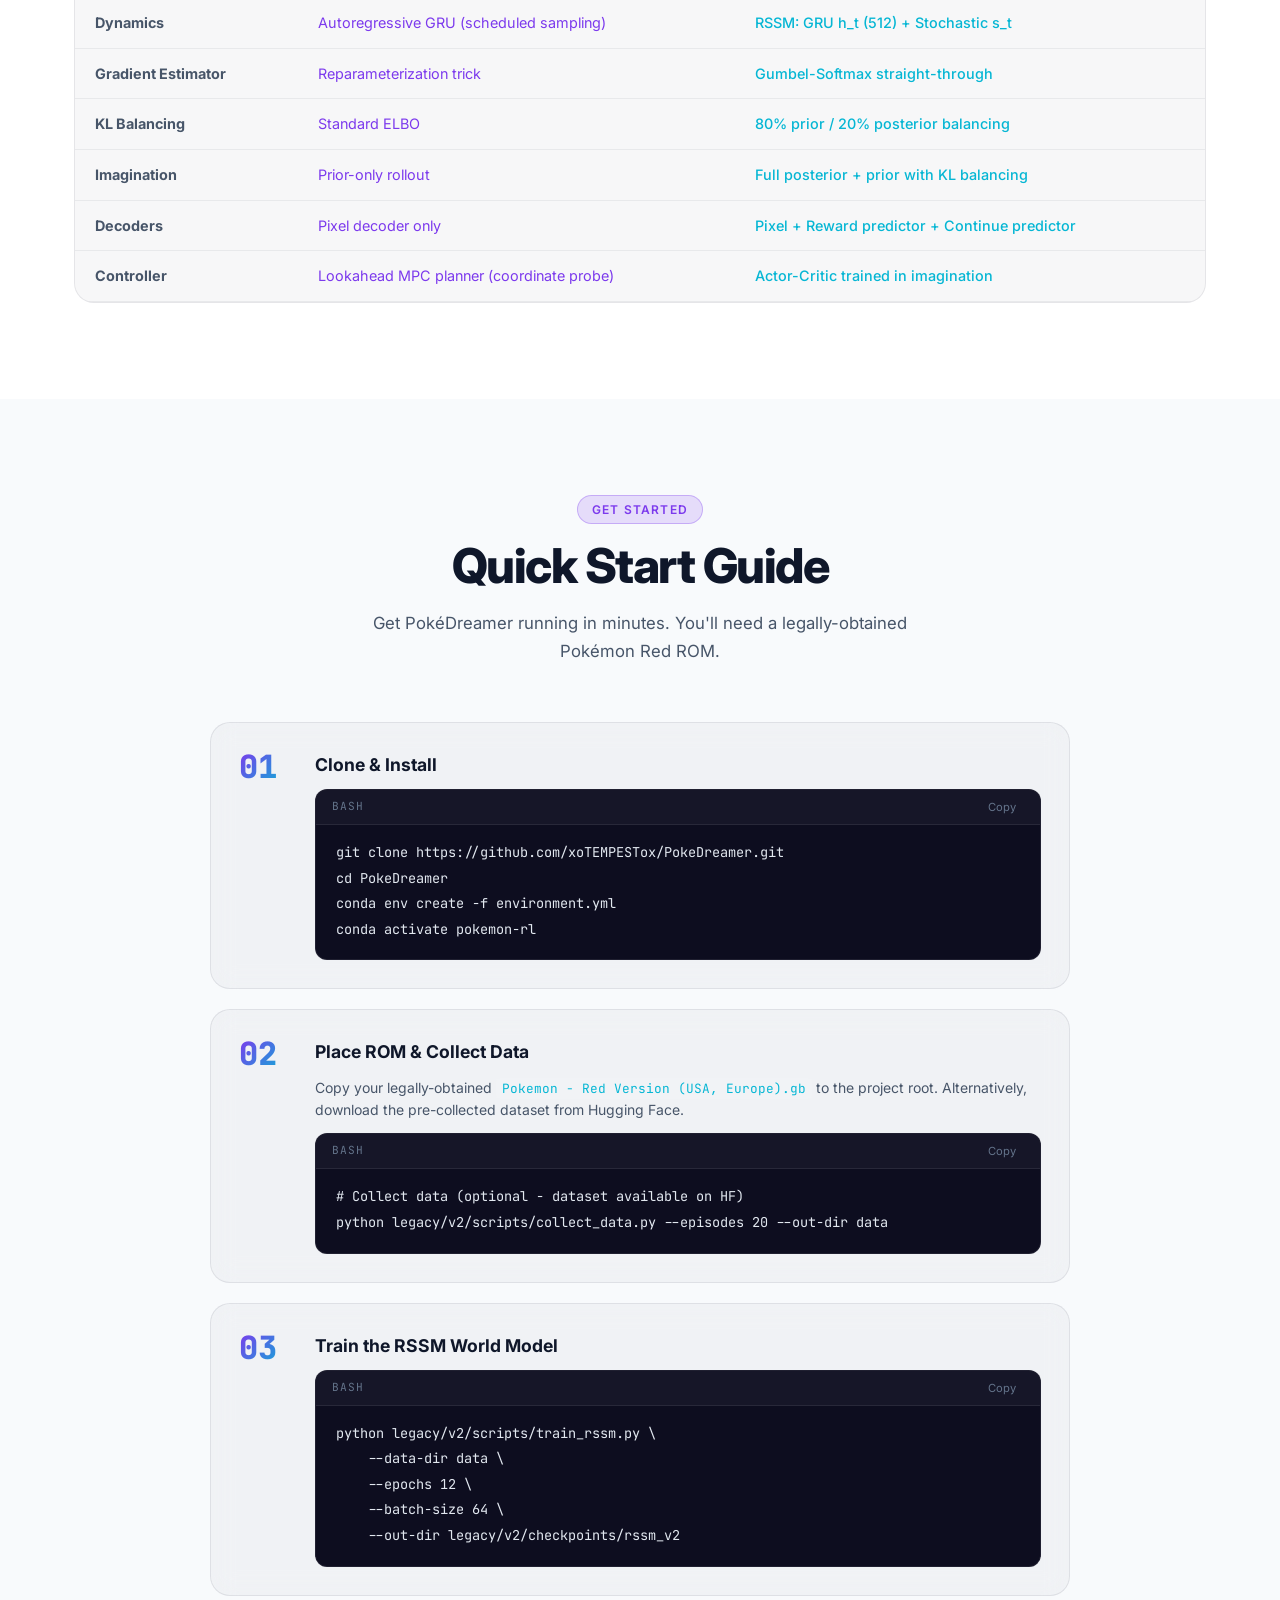
==== commit 85520d86: "Showcase v3 re-cut (2:11) and pages: Blender opening split into three clips, new "What v3 contribute" ====
--- a/docs/index.html
+++ b/docs/index.html
@@ -4,6 +4,9 @@
   <meta charset="UTF-8" />
   <meta name="viewport" content="width=device-width, initial-scale=1.0" />
   <title>PokéDreamer - Model-Based RL in Pokémon Red</title>
+  <link rel="icon" href="assets/favicon.svg" type="image/svg+xml">
+  <link rel="icon" href="assets/favicon-32.png" sizes="32x32" type="image/png">
+  <link rel="apple-touch-icon" href="assets/apple-touch-icon.png">
   <meta name="description" content="PokéDreamer: An experimental research project applying Dreamer-style model-based reinforcement learning to play Pokémon Red. Features a discrete RSSM world model trained on native Game Boy pixels." />
   <meta name="keywords" content="PokéDreamer, Dreamer, RSSM, reinforcement learning, Pokémon Red, world model, PyBoy, model-based RL, DreamerV3" />
   <meta property="og:title" content="PokéDreamer - Model-Based RL in Pokémon Red" />
@@ -90,24 +93,41 @@
       <figure class="glass-card hero-media">
         <video id="heroVideo" class="hero-video" src="assets/v3/hook_3d.mp4" poster="assets/v3/hook_3d.jpg" autoplay muted loop playsinline></video>
         <figcaption>
-          Viridian City rebuilt in 3D from the game's map data (Blender), following the agent's recorded path. Mid-clip, the real screen: the 72×80 frame the AI sees, restored by the neural upscaler and colorizer.
+          The showcase's 3D opening: the first town rebuilt from the game's map data; the neural upscaler and colorizer restore the real 72×80 screen; then a System 1 policy, trained only in the world model's imagination, walks the first leg. The System 2 planner and the game agent harness follow in the showcase video below.
         </figcaption>
       </figure>
       <script>
         (function() {
           const mq = window.matchMedia('(prefers-reduced-motion: reduce)');
+          let vids = [];  // collected once the DOM is parsed: autoplay is removed below, and later videos must be included
           function handleMotion(e) {
-            const v = document.getElementById('heroVideo');
-            if (!v) return;
-            if (e.matches) {
-              v.removeAttribute('autoplay');
-              v.pause();
-              v.currentTime = 0;
-            }
+            vids.forEach(v => {
+              if (e.matches) {
+                v.removeAttribute('autoplay');
+                v.pause();
+                v.currentTime = 0;
+              } else {
+                v.setAttribute('autoplay', '');
+                v.play().catch(() => {});
+              }
+            });
           }
-          handleMotion(mq);
-          mq.addEventListener('change', handleMotion);
+          function init() {
+            vids = Array.from(document.querySelectorAll('video[autoplay]'));
+            handleMotion(mq);
+            mq.addEventListener('change', handleMotion);
+          }
+          if (document.readyState === 'loading') document.addEventListener('DOMContentLoaded', init); else init();
         })();
+        function seekShowcase(time, e) {
+          if (e) e.preventDefault();
+          const v = document.getElementById('showcaseVideo');
+          if (v) {
+            v.currentTime = time;
+            v.play();
+            v.scrollIntoView({ behavior: 'smooth', block: 'center' });
+          }
+        }
       </script>
       <!-- Stats bar -->
       <div class="hero-stats">
@@ -137,6 +157,36 @@
     </div>
     <div class="hero-scroll-indicator">
       <div class="scroll-arrow"></div>
+    </div>
+  </section>
+
+  <!-- Showcase Video Section -->
+  <section class="section" id="showcase">
+    <div class="container">
+      <div class="section-header">
+        <span class="section-tag">Showcase</span>
+        <h2 class="section-title">Final v3 Showcase (2:11)</h2>
+        <p class="section-desc">A complete walkthrough: the 3D map reconstruction, the diffusion world model's imagination, the System 1 / System 2 game harness with its LLM planner, and the Boulder Badge won in the real game.</p>
+      </div>
+      <figure class="glass-card" style="padding: 16px; margin-bottom: 20px;">
+        <video id="showcaseVideo" controls preload="none" poster="assets/v3/showcase_poster.jpg" src="assets/v3/pokedreamer_v3_showcase.mp4" style="width: 100%; border-radius: 8px; display: block;"></video>
+        <figcaption style="margin-top: 14px; text-align: center;">
+          Full 1080p showcase: the diffusion world model, the game agent harness, the System 2 LLM planner with tool calls and RAM-validated decisions, and the System 1 dream-trained agent winning the badge in the real game.
+        </figcaption>
+      </figure>
+      <div class="glass-card showcase-chapters" style="padding: 16px 20px;">
+        <span style="font-weight: 600; margin-right: 12px; font-size: 0.95rem;">Chapters:</span>
+        <div style="display: flex; flex-wrap: wrap; gap: 10px; margin-top: 8px;">
+          <a href="#t=0" class="btn btn-secondary btn-sm" onclick="seekShowcase(0, event)">0:00 3D opening</a>
+          <a href="#t=5.27" class="btn btn-secondary btn-sm" onclick="seekShowcase(5.27, event)">0:05 What v3 contributes</a>
+          <a href="#t=15.27" class="btn btn-secondary btn-sm" onclick="seekShowcase(15.27, event)">0:15 Upscale + colourise</a>
+          <a href="#t=28.27" class="btn btn-secondary btn-sm" onclick="seekShowcase(28.27, event)">0:28 World model</a>
+          <a href="#t=52.27" class="btn btn-secondary btn-sm" onclick="seekShowcase(52.27, event)">0:52 Game harness</a>
+          <a href="#t=65.27" class="btn btn-secondary btn-sm" onclick="seekShowcase(65.27, event)">1:05 System 2: LLM planner</a>
+          <a href="#t=82.27" class="btn btn-secondary btn-sm" onclick="seekShowcase(82.27, event)">1:22 System 1 in the real game</a>
+          <a href="#t=122.87" class="btn btn-secondary btn-sm" onclick="seekShowcase(122.87, event)">2:03 By the numbers</a>
+        </div>
+      </div>
     </div>
   </section>
 
@@ -155,21 +205,16 @@
           <li>• <strong>Seen in colour.</strong> A neural upscaler and colorizer turn the 72x80 greyscale frames into full-resolution colour for display (99.27% per-pixel accuracy on held-out frames).</li>
         </ul>
       </div>
-      <div class="gifs-grid">
+      <div class="gifs-grid" style="grid-template-columns: 1fr 1fr;">
         <figure class="glass-card">
-          <img src="assets/v3/gameplay_colour.gif" alt="The agent in the real game" class="img-pixelated" loading="lazy" />
-          <figcaption>The real game: walking is a policy trained only in the world model; battles are rules.</figcaption>
+          <video autoplay muted loop playsinline poster="assets/v3/showcase_gym_poster.png" src="assets/v3/showcase_gym.mp4" style="width: 100%; border-radius: 8px; display: block;"></video>
+          <figcaption>Winning the Boulder Badge in the real game: every walk is executed by a System 1 policy trained only in the world model; 30/30 runs.</figcaption>
         </figure>
         <figure class="glass-card">
-          <img src="assets/v3/real_vs_dream.gif" alt="Real game next to the world model's imagination" class="img-pixelated" loading="lazy" />
+          <video autoplay muted loop playsinline poster="assets/v3/showcase_split_poster.png" src="assets/v3/showcase_split.mp4" style="width: 100%; border-radius: 8px; display: block;"></video>
           <figcaption>Left, the real game. Right, the world model imagining the same moments from 4 real frames and the same buttons (re-anchored every 10 steps).</figcaption>
         </figure>
       </div>
-    </div>
-  </section>
-    </div>
-    <div class="hero-scroll-indicator">
-      <div class="scroll-arrow"></div>
     </div>
   </section>
 
@@ -183,28 +228,12 @@
           PokéDreamer is a research project on world models for game agents - teaching an agent to imagine Pokémon Red, train skills inside that imagination, and measure where the dream matches the emulator's memory.
         </p>
       </div>
-      <div class="concept-grid">
-        <div class="concept-card glass-card">
-          <div class="concept-icon">🧠</div>
-          <h3>World Model</h3>
-          <p>A neural network that learns the game's dynamics: given recent frames and a button press, predict the next frame. v1 and v2 predict in a compressed latent space; v3 is a diffusion model that imagines the pixels directly.</p>
-        </div>
-        <div class="concept-card glass-card">
-          <div class="concept-icon">🎮</div>
-          <h3>Imagination-Based Training</h3>
-          <p>Instead of stepping the emulator, the agent practises inside the world model. v3's navigation policies were trained only on imagined rollouts, then tested zero-shot in the real game.</p>
-        </div>
-        <div class="concept-card glass-card">
-          <div class="concept-icon">📡</div>
-          <h3>Lineage</h3>
-          <p>v1 and v2 follow Hafner et al.'s Dreamer (a recurrent state-space model with discrete latents); v3 follows DIAMOND (Alonso et al., 2024), a diffusion world model.</p>
-        </div>
-        <div class="concept-card glass-card">
-          <div class="concept-icon">🔬</div>
-          <h3>Measured Against RAM</h3>
-          <p>The emulator's memory gives ground truth for every imagined frame (map, tile, battle state), so every claim is a number on held-out episodes, compared with simple baselines.</p>
-        </div>
-      </div>
+      <figure class="glass-card" style="padding: 12px; margin: 24px 0 0;">
+        <img src="assets/v3/screen_value.png" alt="What PokeDreamer v3 contributes: research value and engineering value, each with a measured number" style="width: 100%; border-radius: 8px; display: block;" loading="lazy" />
+        <figcaption style="text-align: center; margin-top: 10px;">
+          What v3 contributes: research value (the DIAMOND recipe (Alonso et al., 2024) reproduced, Dreamer-style imagination RL (Hafner et al.), RAM-grounded evaluation, reward hacking detected) and engineering value (System 1/2 harness, measurement stack, one GPU, display models). Every number is from <a href="https://github.com/xoTEMPESTox/PokeDreamer/blob/main/lab/results/README.md" target="_blank" rel="noopener">lab/results/</a>.
+        </figcaption>
+      </figure>
     </div>
   </section>
 
@@ -266,7 +295,7 @@
               <span class="version-badge v3-badge">Completed ✓</span>
               <h3>Diffusion World Model + Dream-Trained Agent</h3>
             </div>
-            <p>A DIAMOND-style diffusion world model of Pokémon Red, and an agent whose navigation was learned entirely inside it. Ten navigation skills trained in imagination carry the agent to the Boulder Badge in the real game in 30 of 30 runs; battles and goal choice are rules, and six local LLMs were tested as the planner. Whether battles can also be trained inside the world model was measured: not with this model. It is left as future work.</p>
+            <p>A DIAMOND-style diffusion world model of Pokémon Red, and an agent whose navigation was learned entirely inside it. Ten navigation skills trained in imagination carry the agent to the Boulder Badge in the real game in 30 of 30 runs; battles and goal choice are rules, and six local LLMs were tested as the planner (System 2 can call tools: Pokédex and guide search over Bulbapedia via <code>lab/agent/web_search.py</code>). Whether battles can also be trained inside the world model was measured: not with this model. Next: Path B, battles learned inside the world model (estimated ~50 GPU-hours, planned).</p>
             <div class="timeline-metrics">
               <div class="metric"><span class="metric-val">30/30</span><span class="metric-lbl">Boulder Badges</span></div>
               <div class="metric"><span class="metric-val">16.7M</span><span class="metric-lbl">Model Params</span></div>
@@ -295,34 +324,13 @@
         </figcaption>
       </figure>
 
-      <!-- v3 loop diagram -->
-      <div class="v3-loop-diagram glass-card">
-        <div class="v3-loop-container">
-          <div class="v3-loop-node">
-            <div class="v3-loop-node-title">Real frames (4) + buttons</div>
-          </div>
-          <div class="v3-loop-arrow">→</div>
-          <div class="v3-loop-node">
-            <div class="v3-loop-node-title">Diffusion world model</div>
-            <div class="v3-loop-node-desc">(imagines next frames)</div>
-          </div>
-          <div class="v3-loop-arrow">→</div>
-          <div class="v3-loop-node">
-            <div class="v3-loop-node-title">Imagined rollouts</div>
-            <div class="v3-loop-node-desc">(10 steps)</div>
-          </div>
-          <div class="v3-loop-arrow">→</div>
-          <div class="v3-loop-node">
-            <div class="v3-loop-node-title">Actor-critic policy</div>
-            <div class="v3-loop-node-desc">(trained only in imagination)</div>
-          </div>
-          <div class="v3-loop-arrow">→</div>
-          <div class="v3-loop-node">
-            <div class="v3-loop-node-title">Real game</div>
-            <div class="v3-loop-node-desc">(zero-shot test)</div>
-          </div>
-        </div>
-      </div>
+      <!-- v3 EDM world model architecture -->
+      <figure class="glass-card" style="padding: 12px; margin: 24px 0;">
+        <img src="assets/v3/screen_world_model.png" alt="PokéDreamer v3 EDM diffusion world model architecture" style="width: 100%; border-radius: 8px; display: block;" loading="lazy" />
+        <figcaption style="text-align: center; margin-top: 10px;">
+          Architecture of the EDM diffusion world model: 4-frame context denoiser predicting next-frame pixels conditioned on past actions.
+        </figcaption>
+      </figure>
 
       <!-- v3 EDM denoiser snippet -->
       <div class="code-block" style="margin: 20px 0;">
@@ -358,6 +366,14 @@
         <p class="results-desc">
           Empirical findings grounded in Game Boy RAM state across the diffusion world model, imagination-trained navigation policies, start-tile sweeps, battle fidelity, and local LLM planners.
         </p>
+
+        <figure class="glass-card" style="padding: 12px; margin: 24px 0;">
+          <img src="assets/v3/screen_numbers.png" alt="PokéDreamer v3 specs and compute by the numbers" style="width: 100%; border-radius: 8px; display: block;" loading="lazy" />
+          <figcaption style="text-align: center; margin-top: 10px;">
+            By the numbers: 50.0 GPU-hours across 76 runs, quest press efficiency across agent configurations, and display models.
+          </figcaption>
+        </figure>
+
         <div class="table-wrapper">
           <table class="data-table">
             <thead>
@@ -400,6 +416,21 @@
               </tr>
             </tbody>
           </table>
+        </div>
+
+        <p class="results-desc" style="margin-top: 24px;">
+          The game harness cleanly separates high-level planning from low-level execution. System 2 selects the next sub-goal from verified RAM state and can call tools: Pokédex and guide search over Bulbapedia (<code>lab/agent/web_search.py</code>). Every decision is validated against game memory before execution, and System 1 executes using navigation policies trained entirely in the world model's imagination.
+        </p>
+
+        <div class="gifs-grid" style="margin-top: 16px; grid-template-columns: 1fr 1fr;">
+          <figure class="glass-card">
+            <video autoplay muted loop playsinline poster="assets/v3/showcase_harness_llm_poster.png" src="assets/v3/showcase_harness_llm.mp4" style="width: 100%; border-radius: 8px; display: block;"></video>
+            <figcaption>LLM System 2 planner live in the real game: sub-goals chosen from RAM state, every decision validated, System 1 policies executing each leg.</figcaption>
+          </figure>
+          <figure class="glass-card">
+            <img src="assets/v3/screen_harness.png" alt="Game harness architecture diagram" style="width: 100%; border-radius: 8px; display: block;" loading="lazy" />
+            <figcaption>Game harness architecture: System 2 planner, validation against RAM, and System 1 imagination-trained navigation policies.</figcaption>
+          </figure>
         </div>
       </div>
 
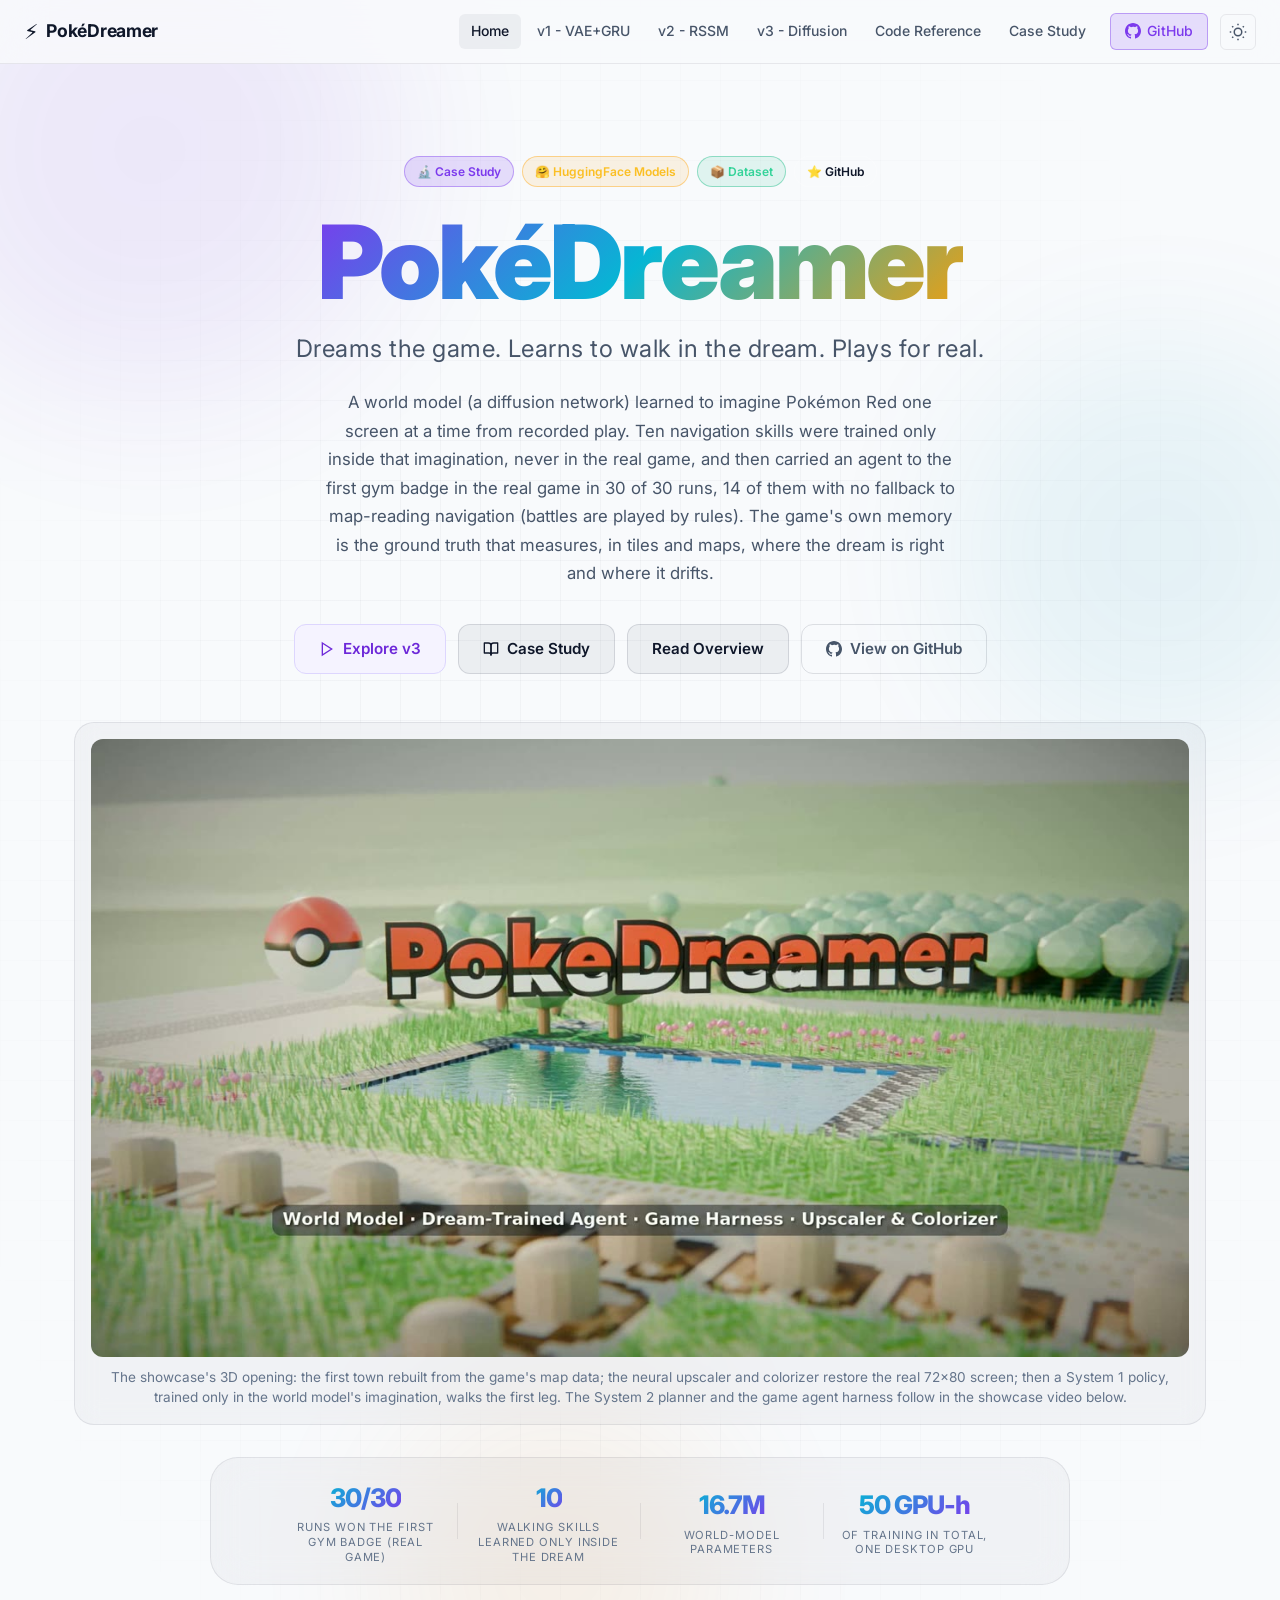
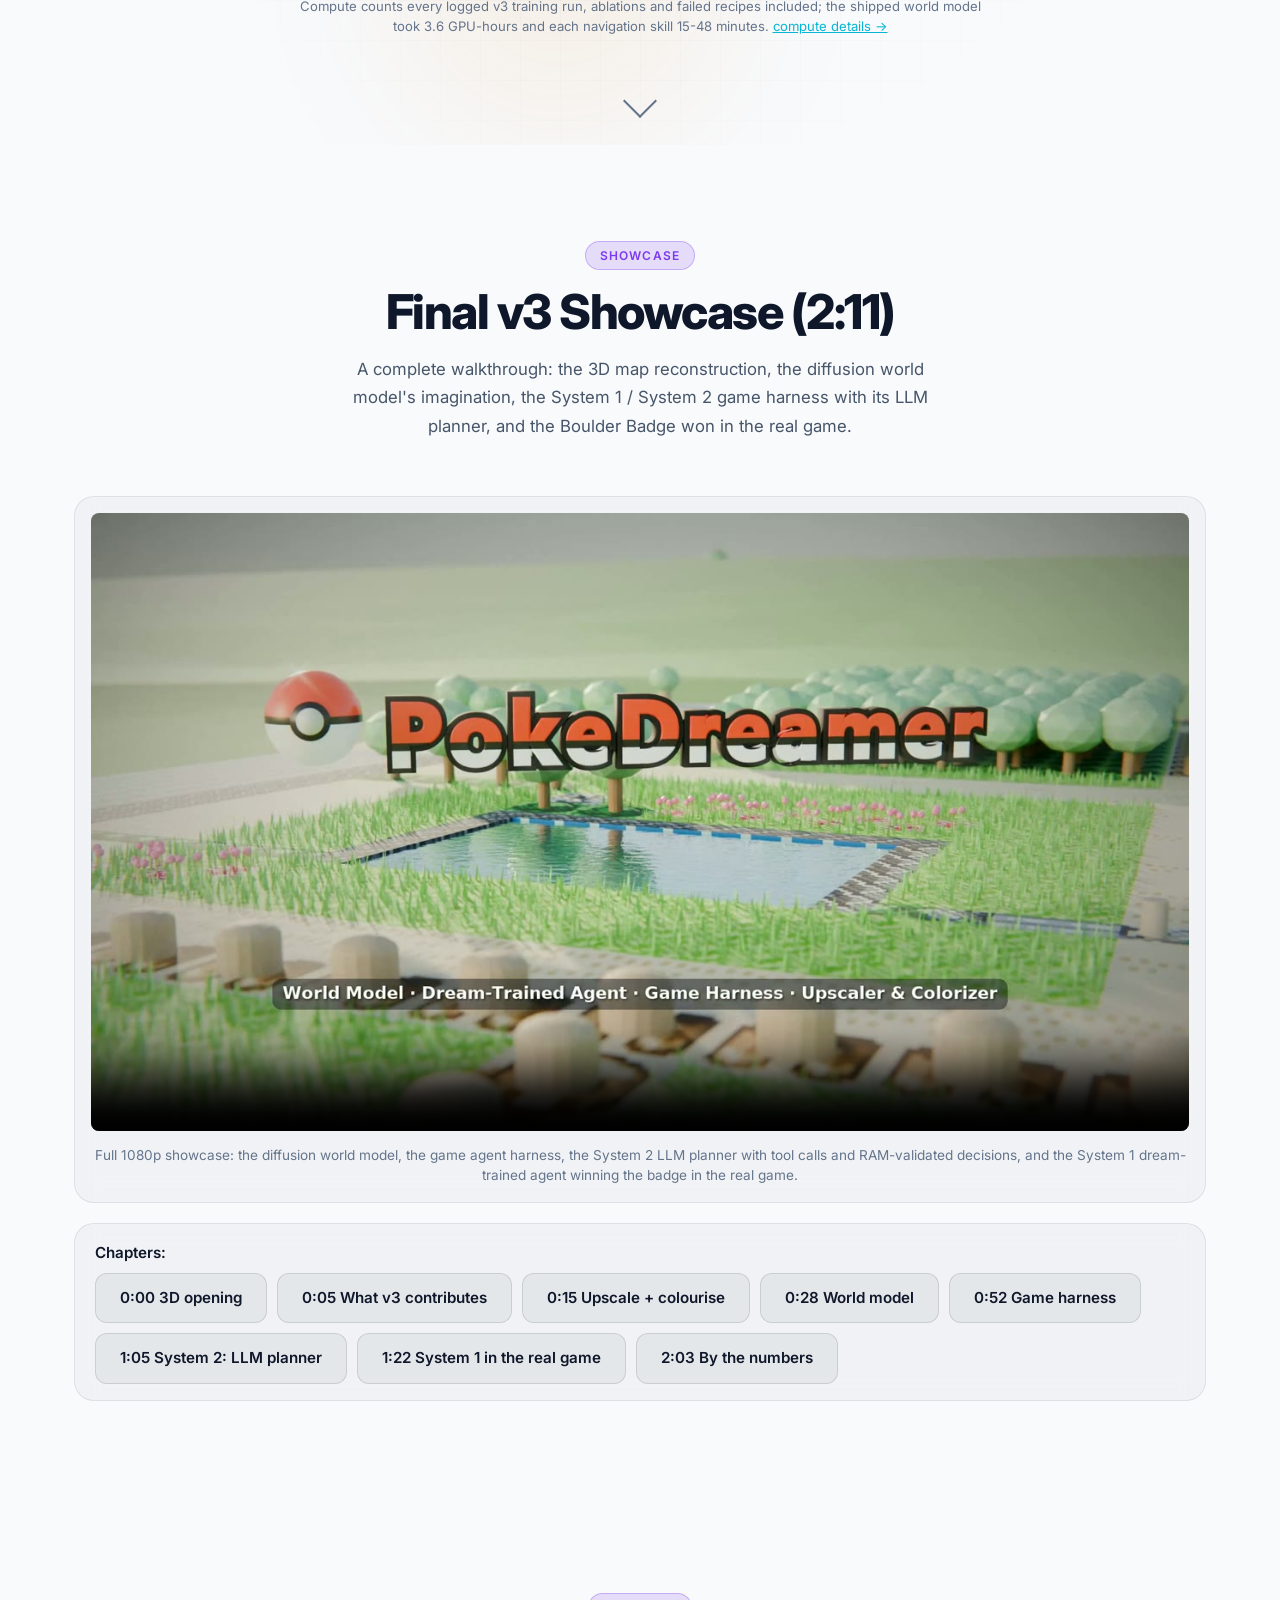
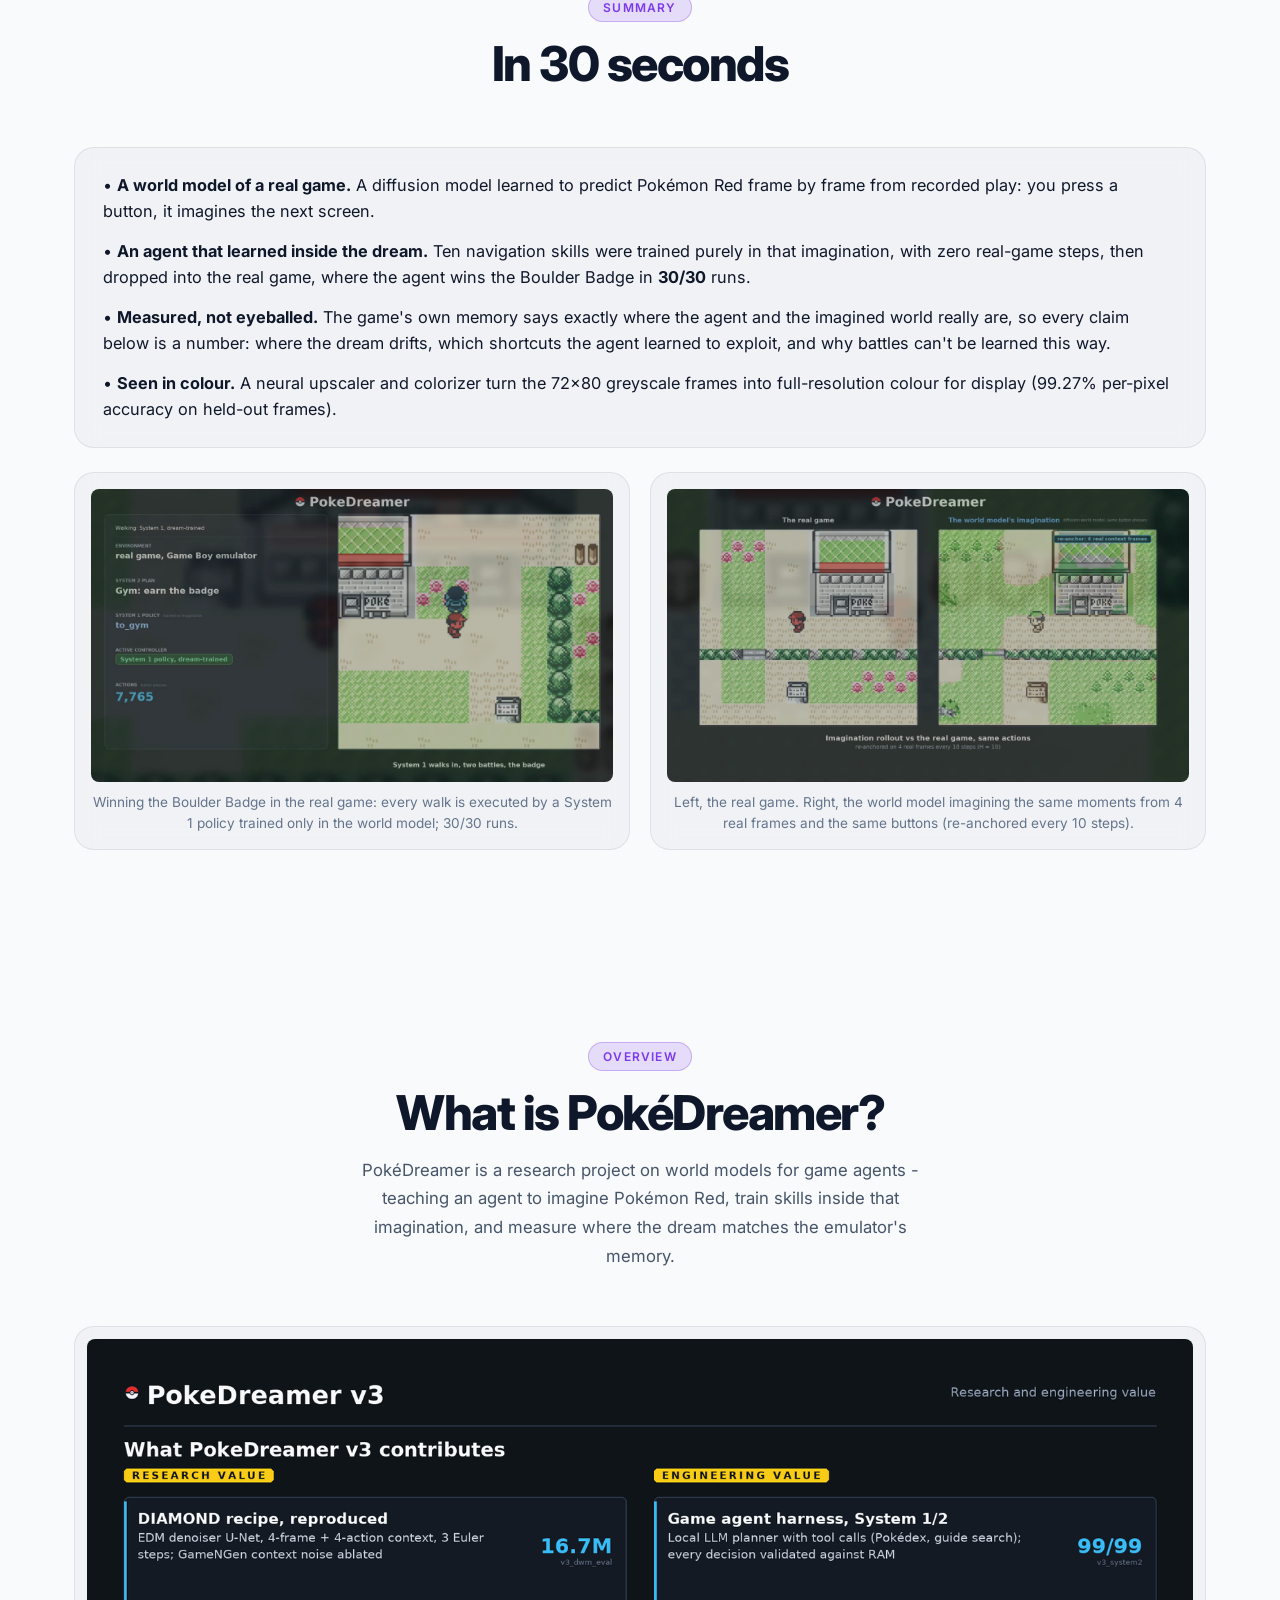
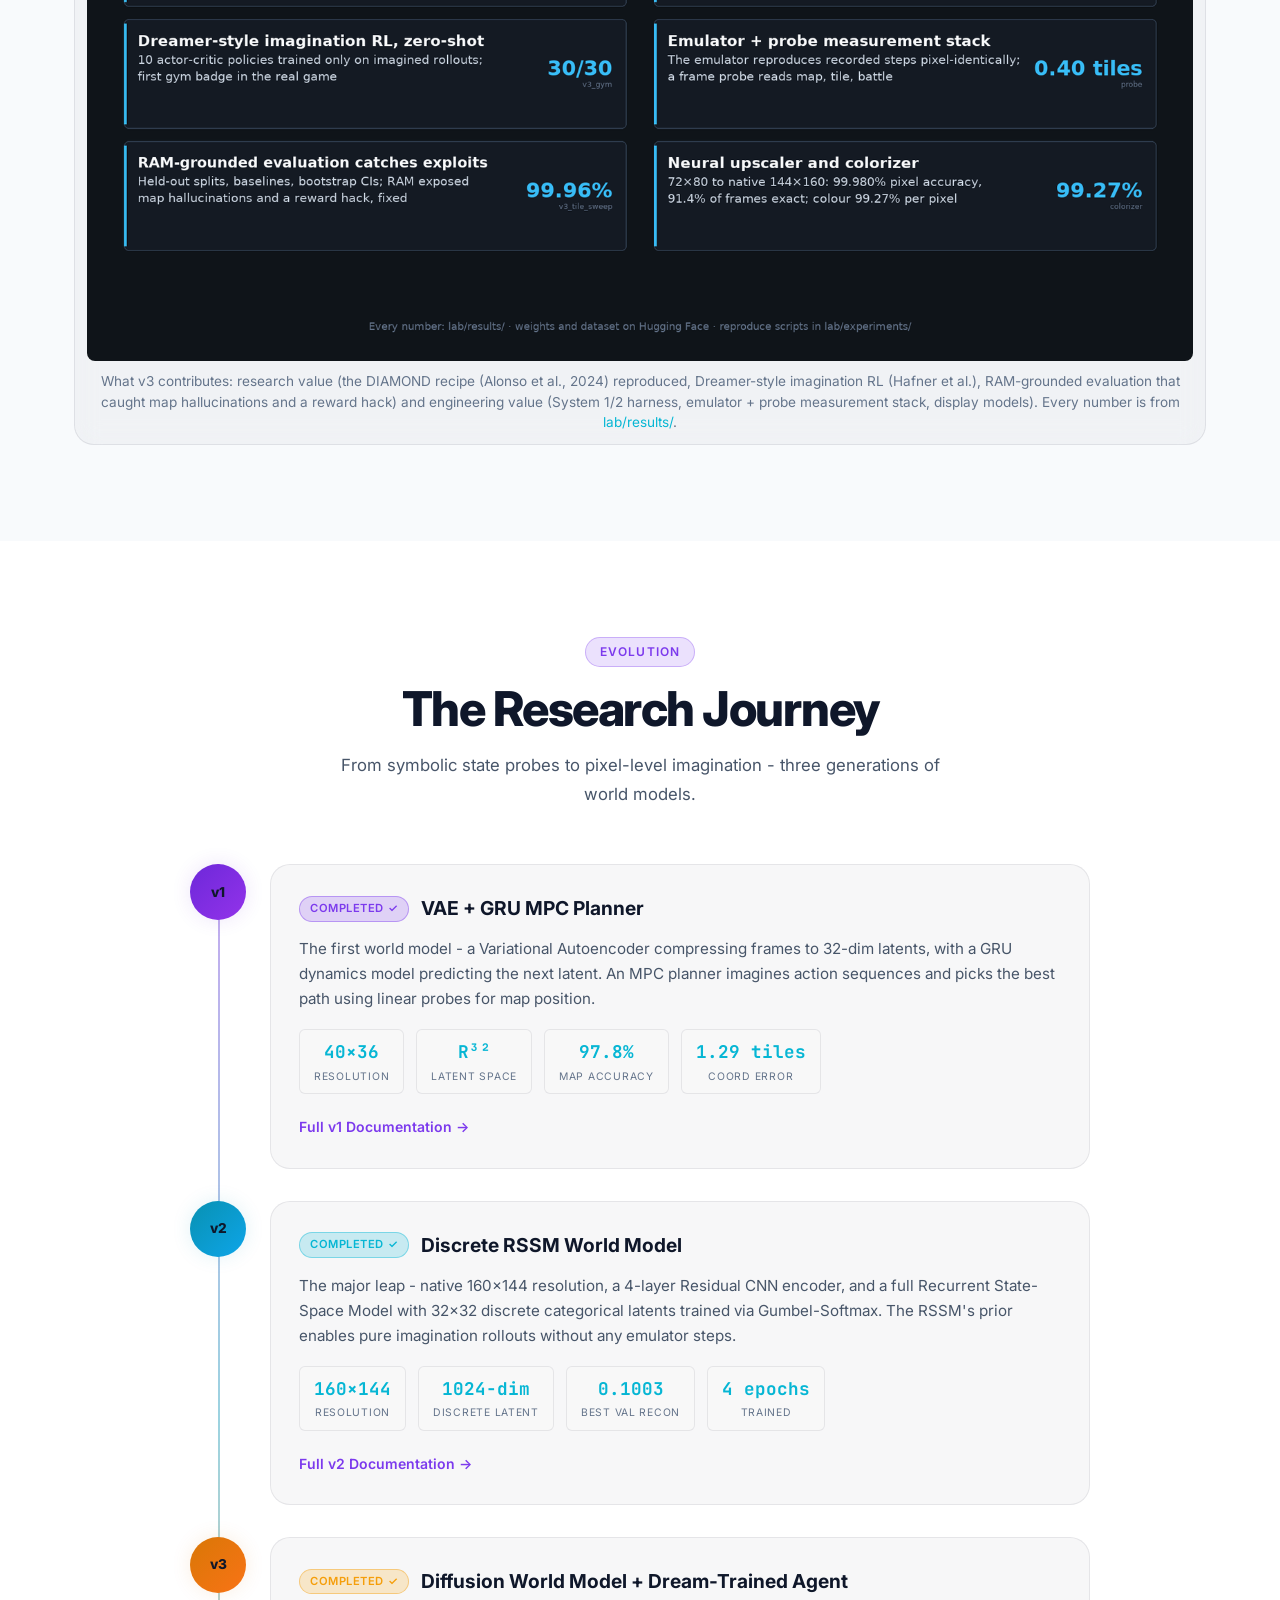
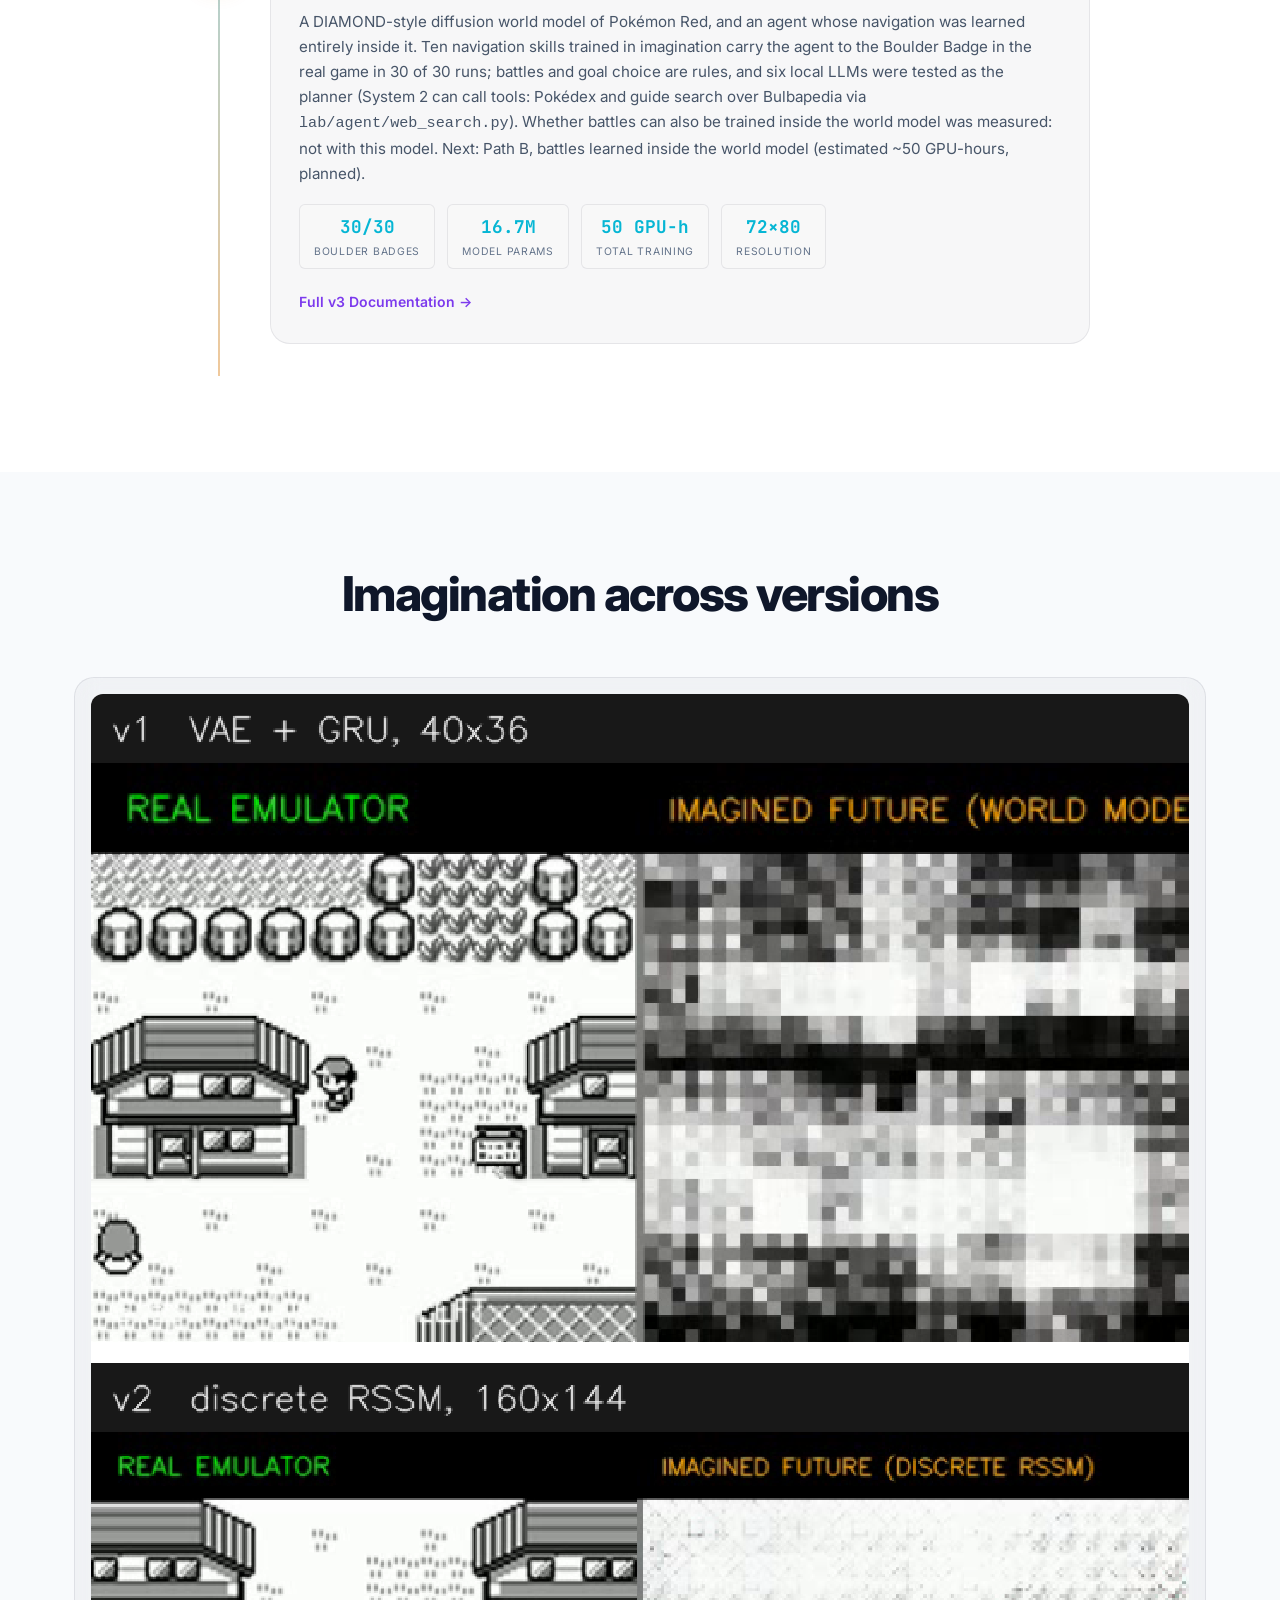
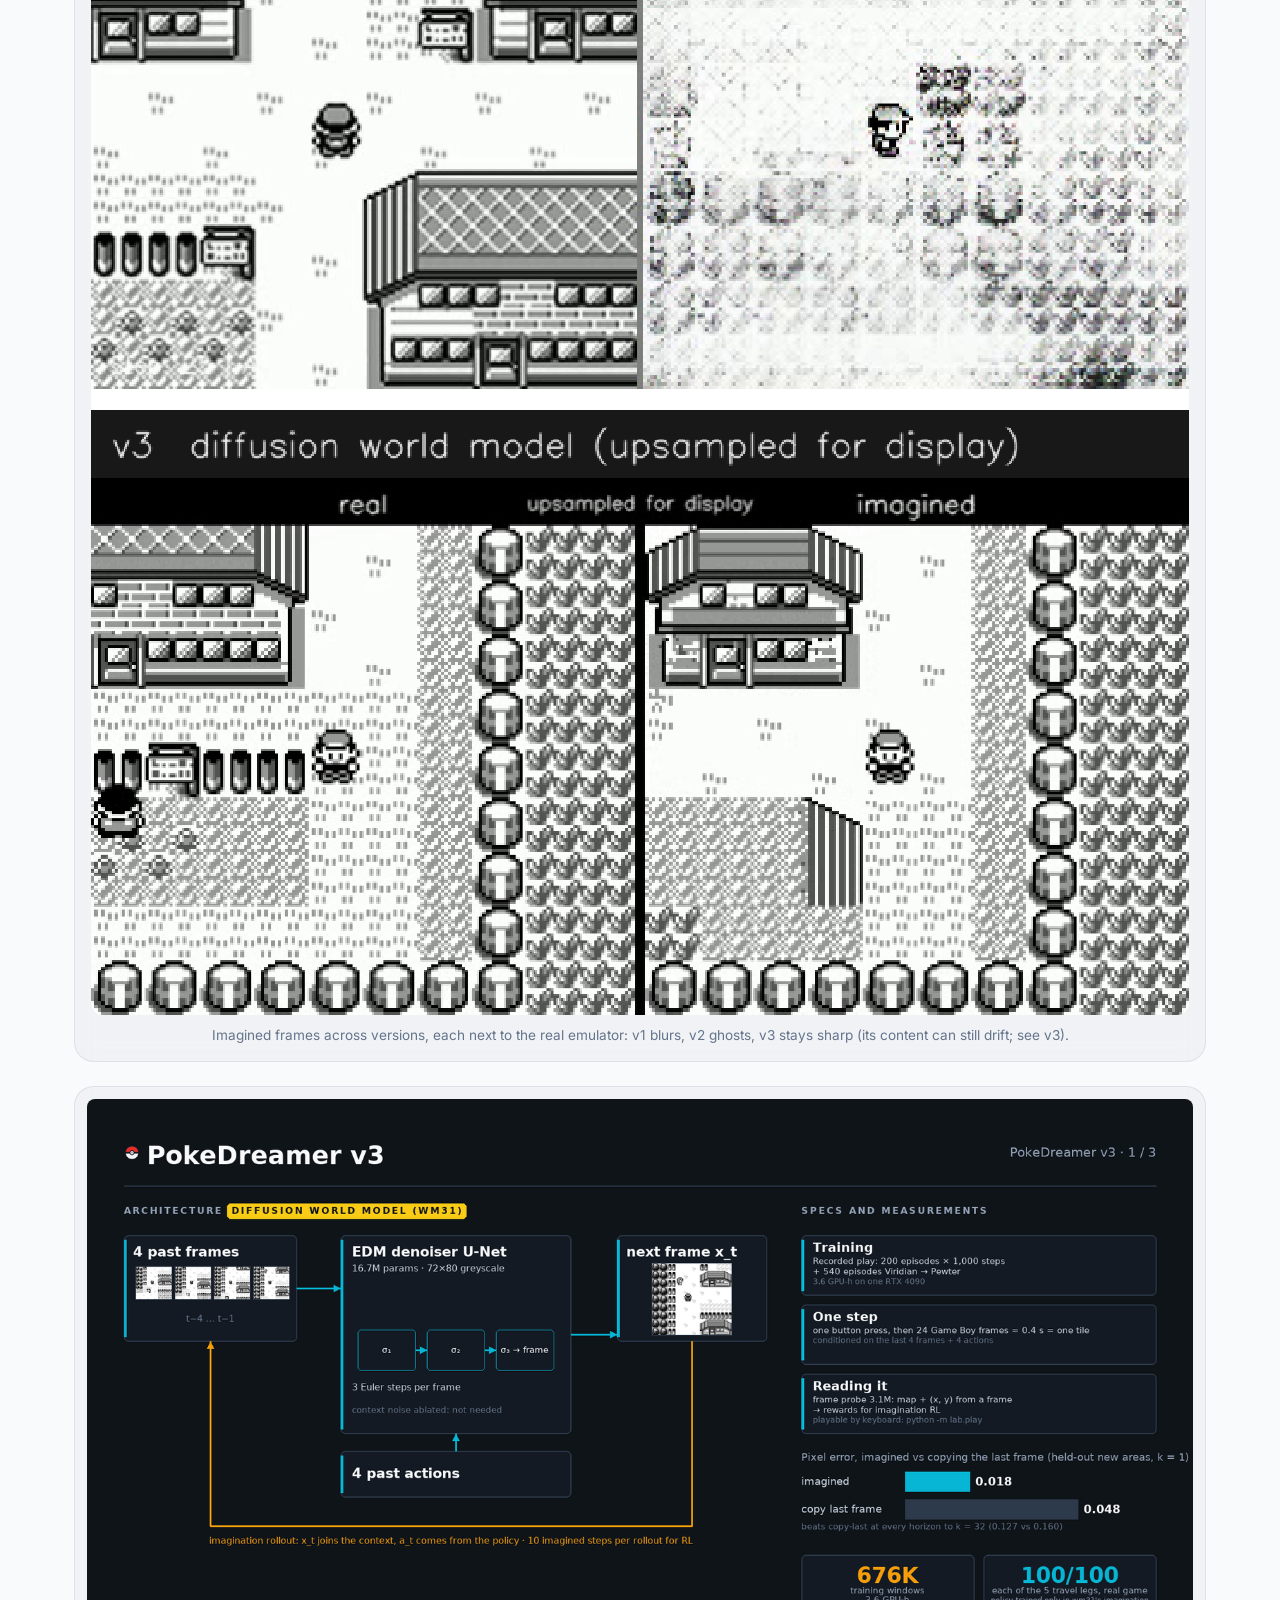
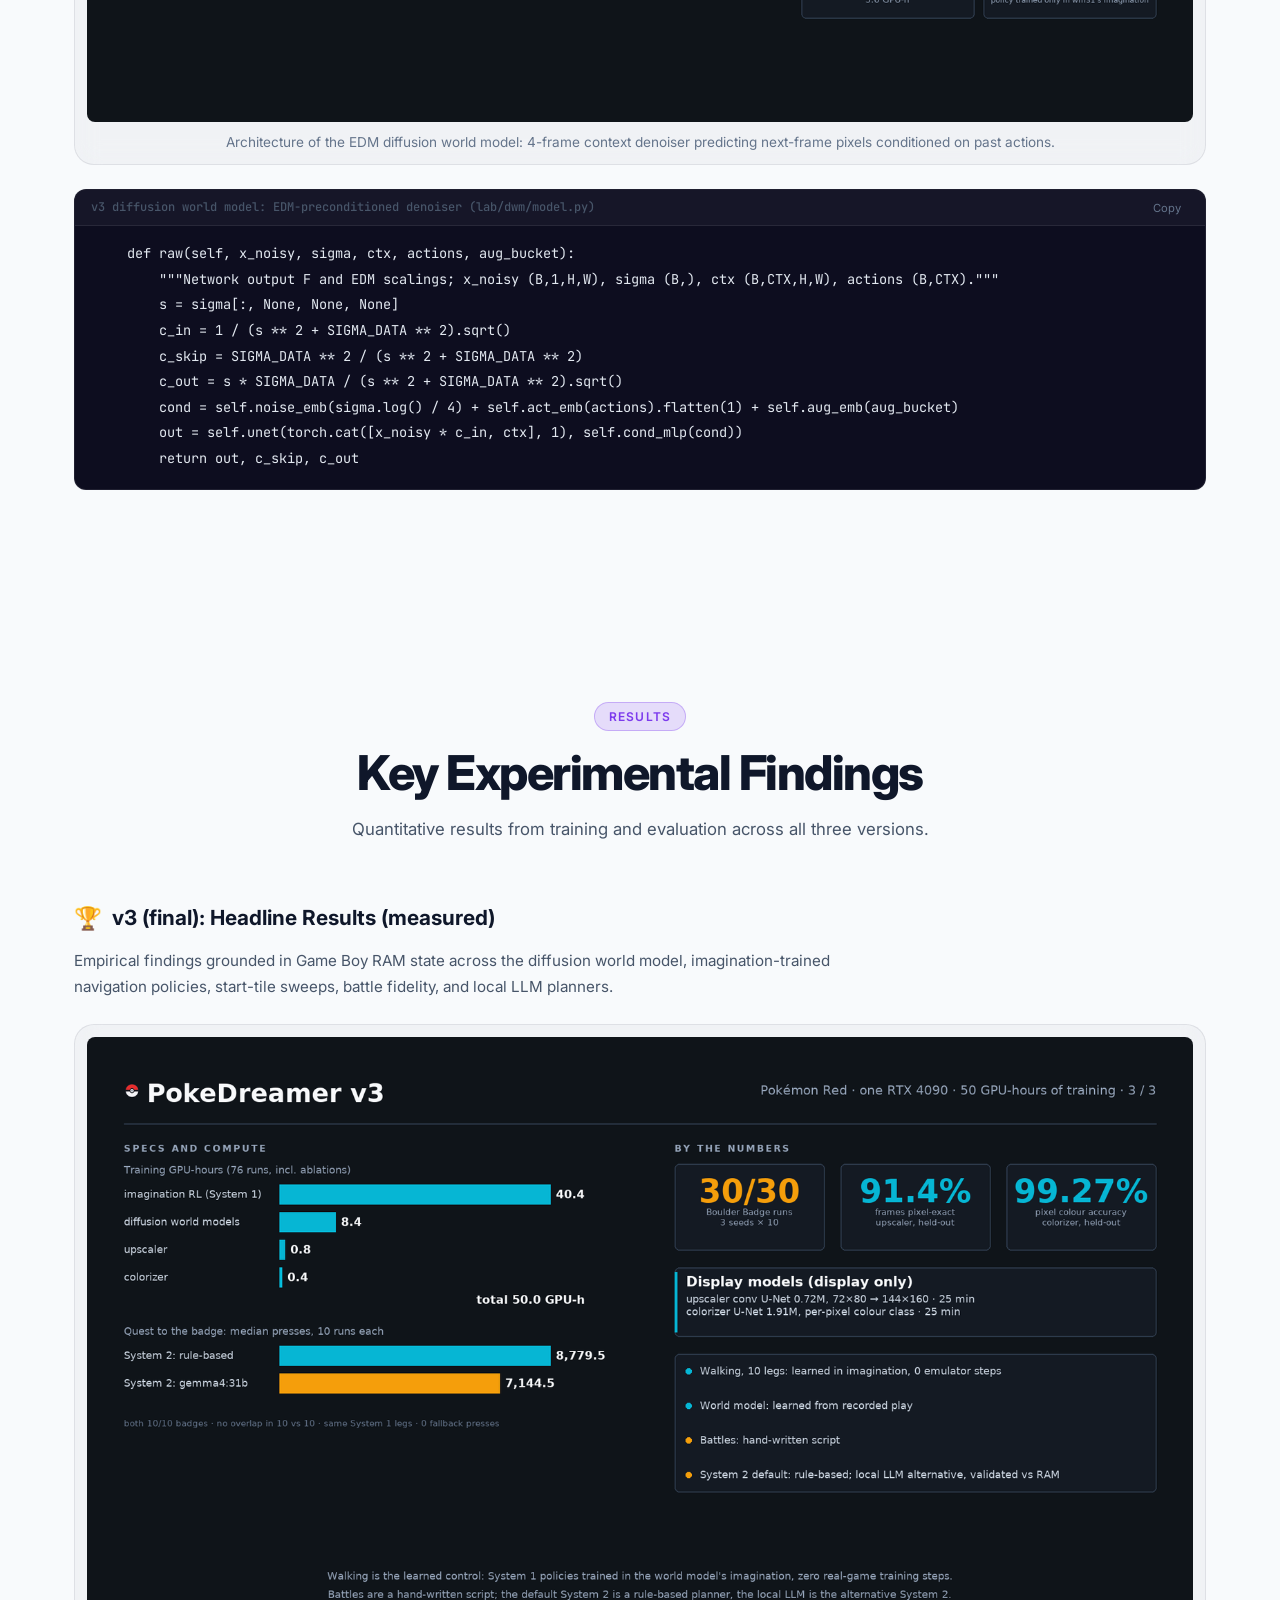
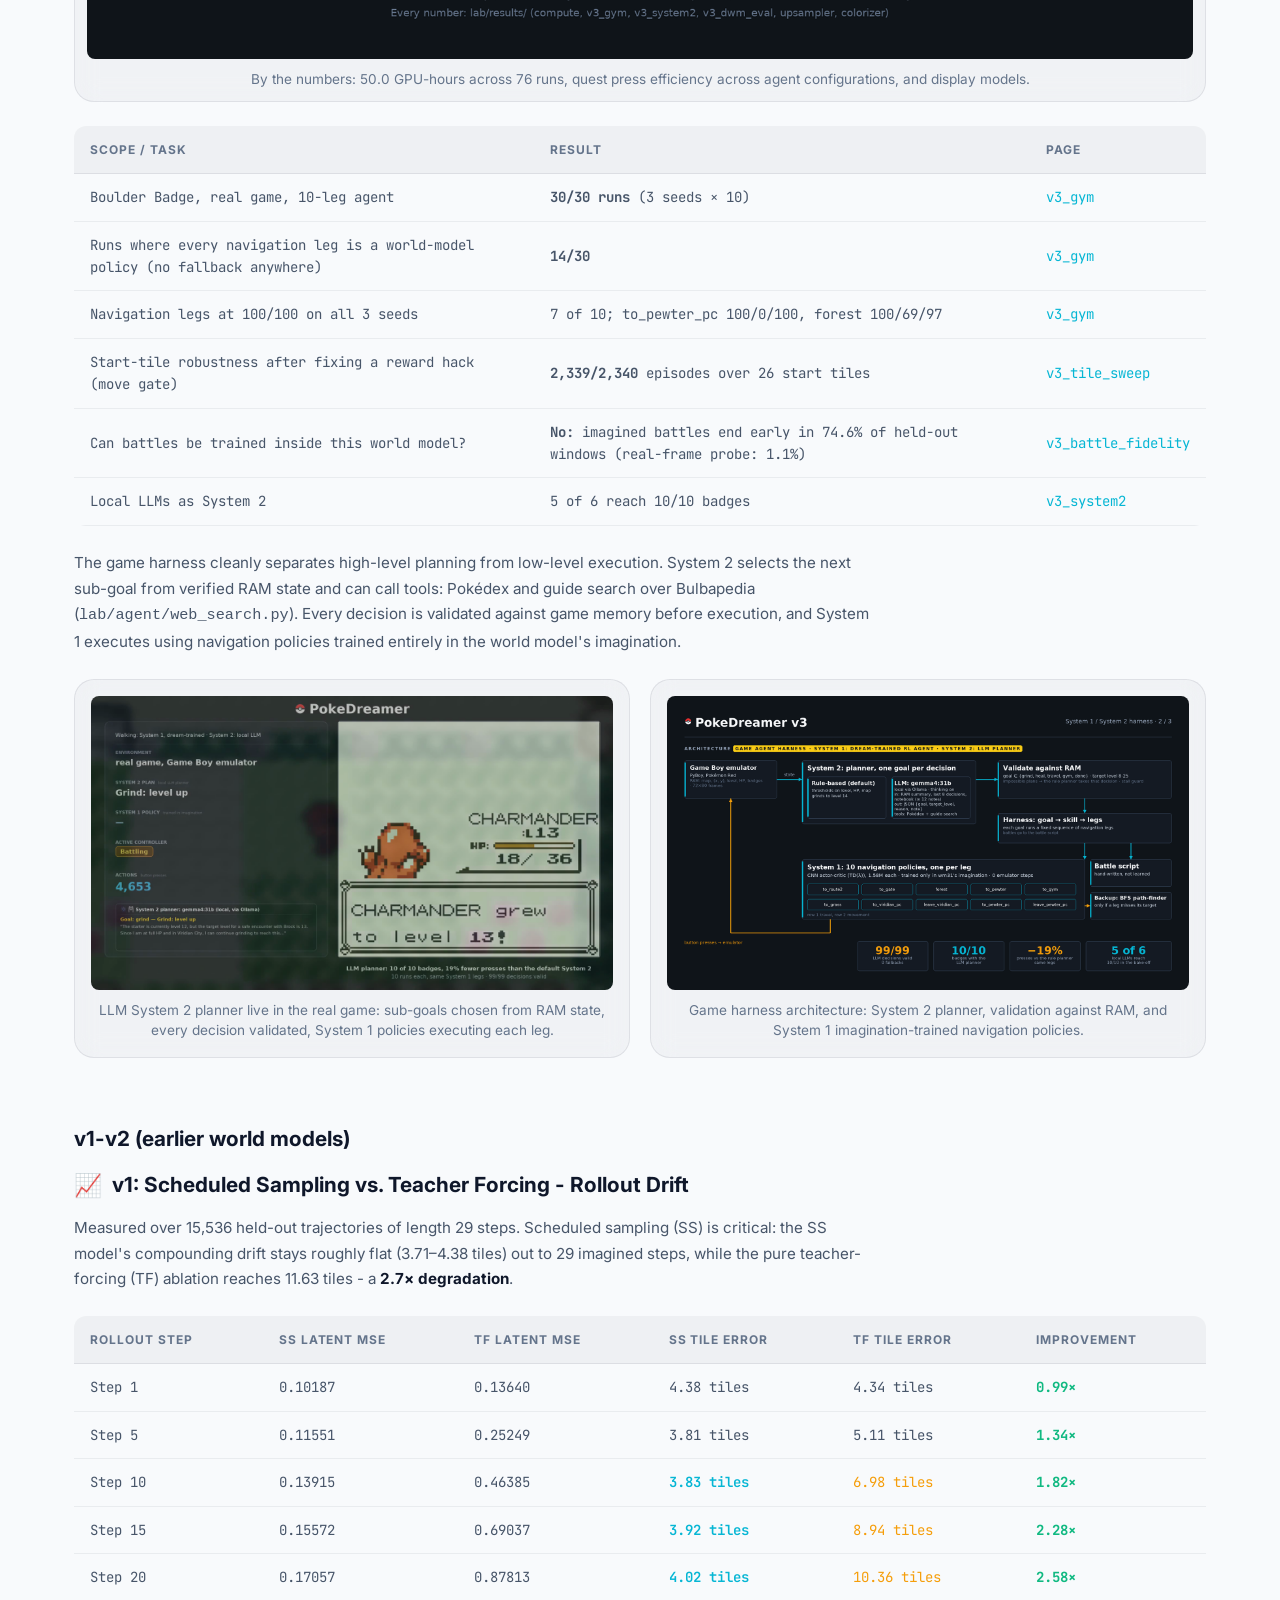
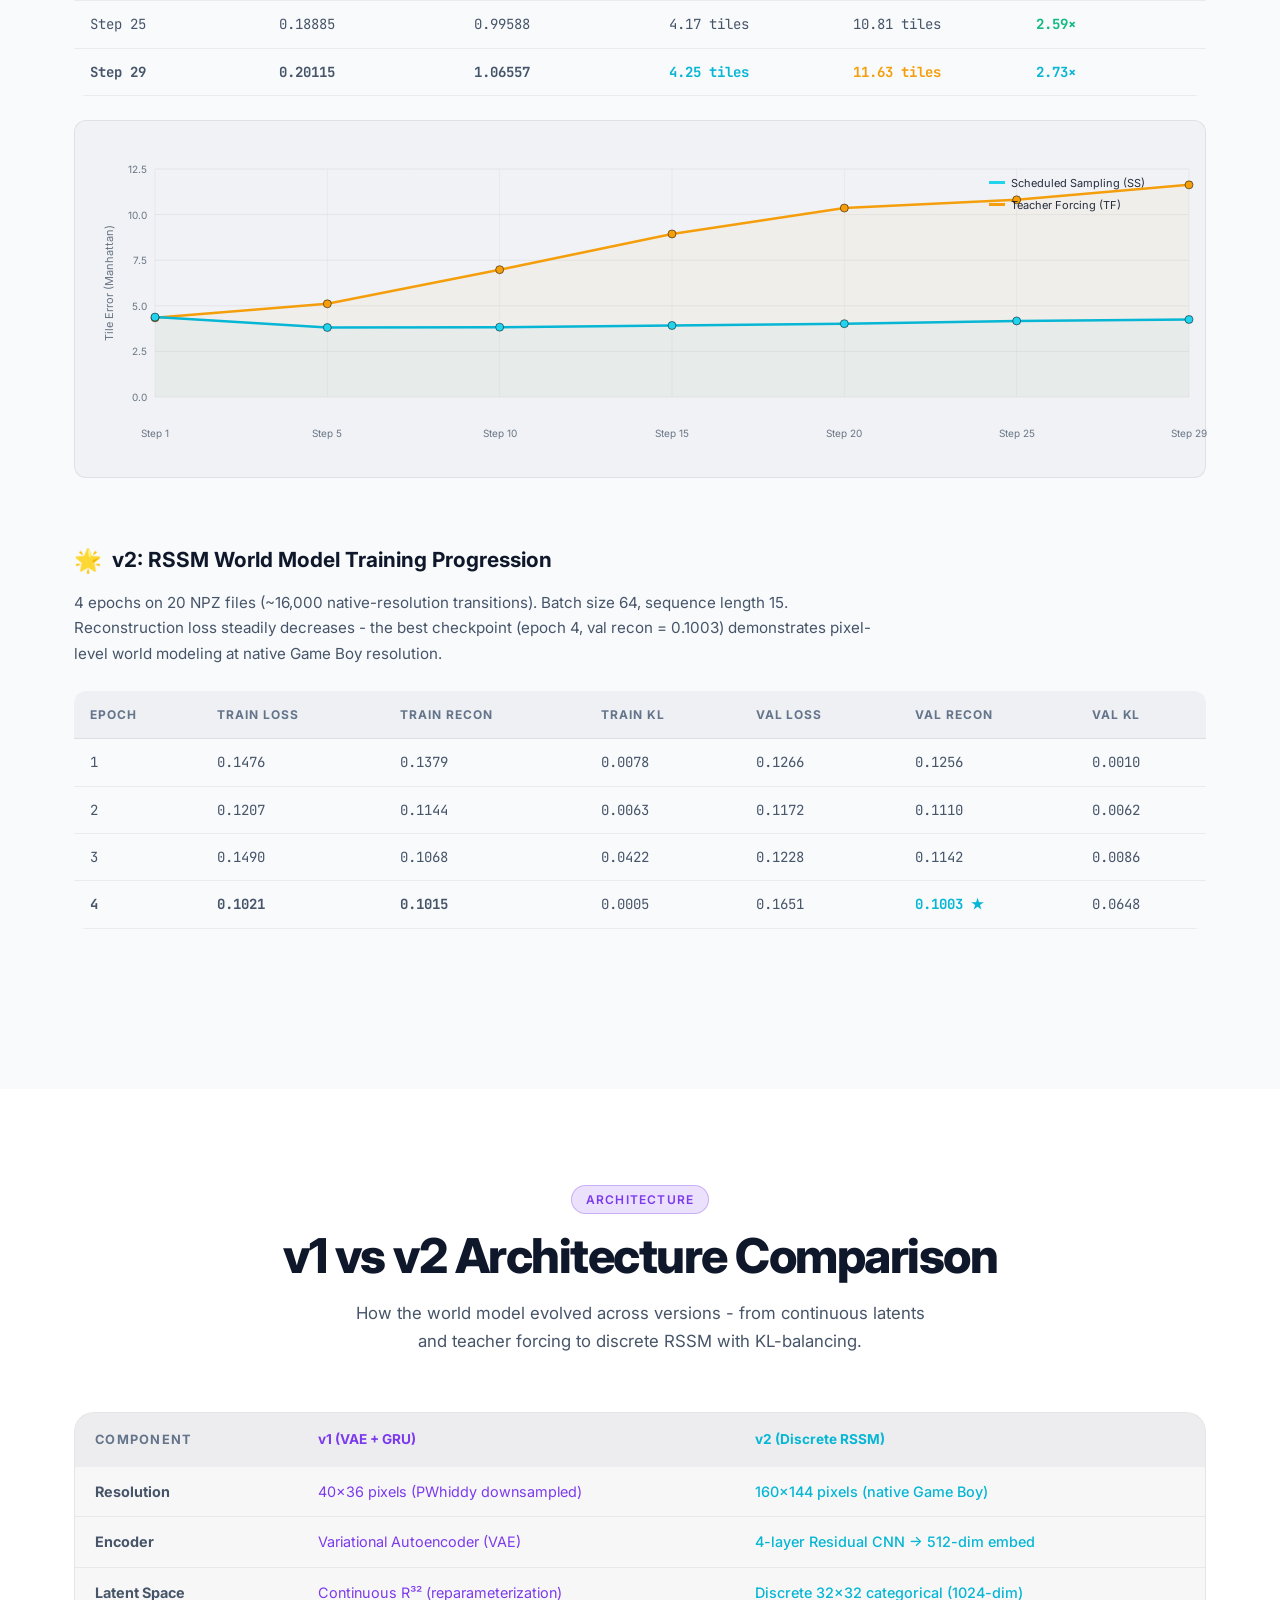
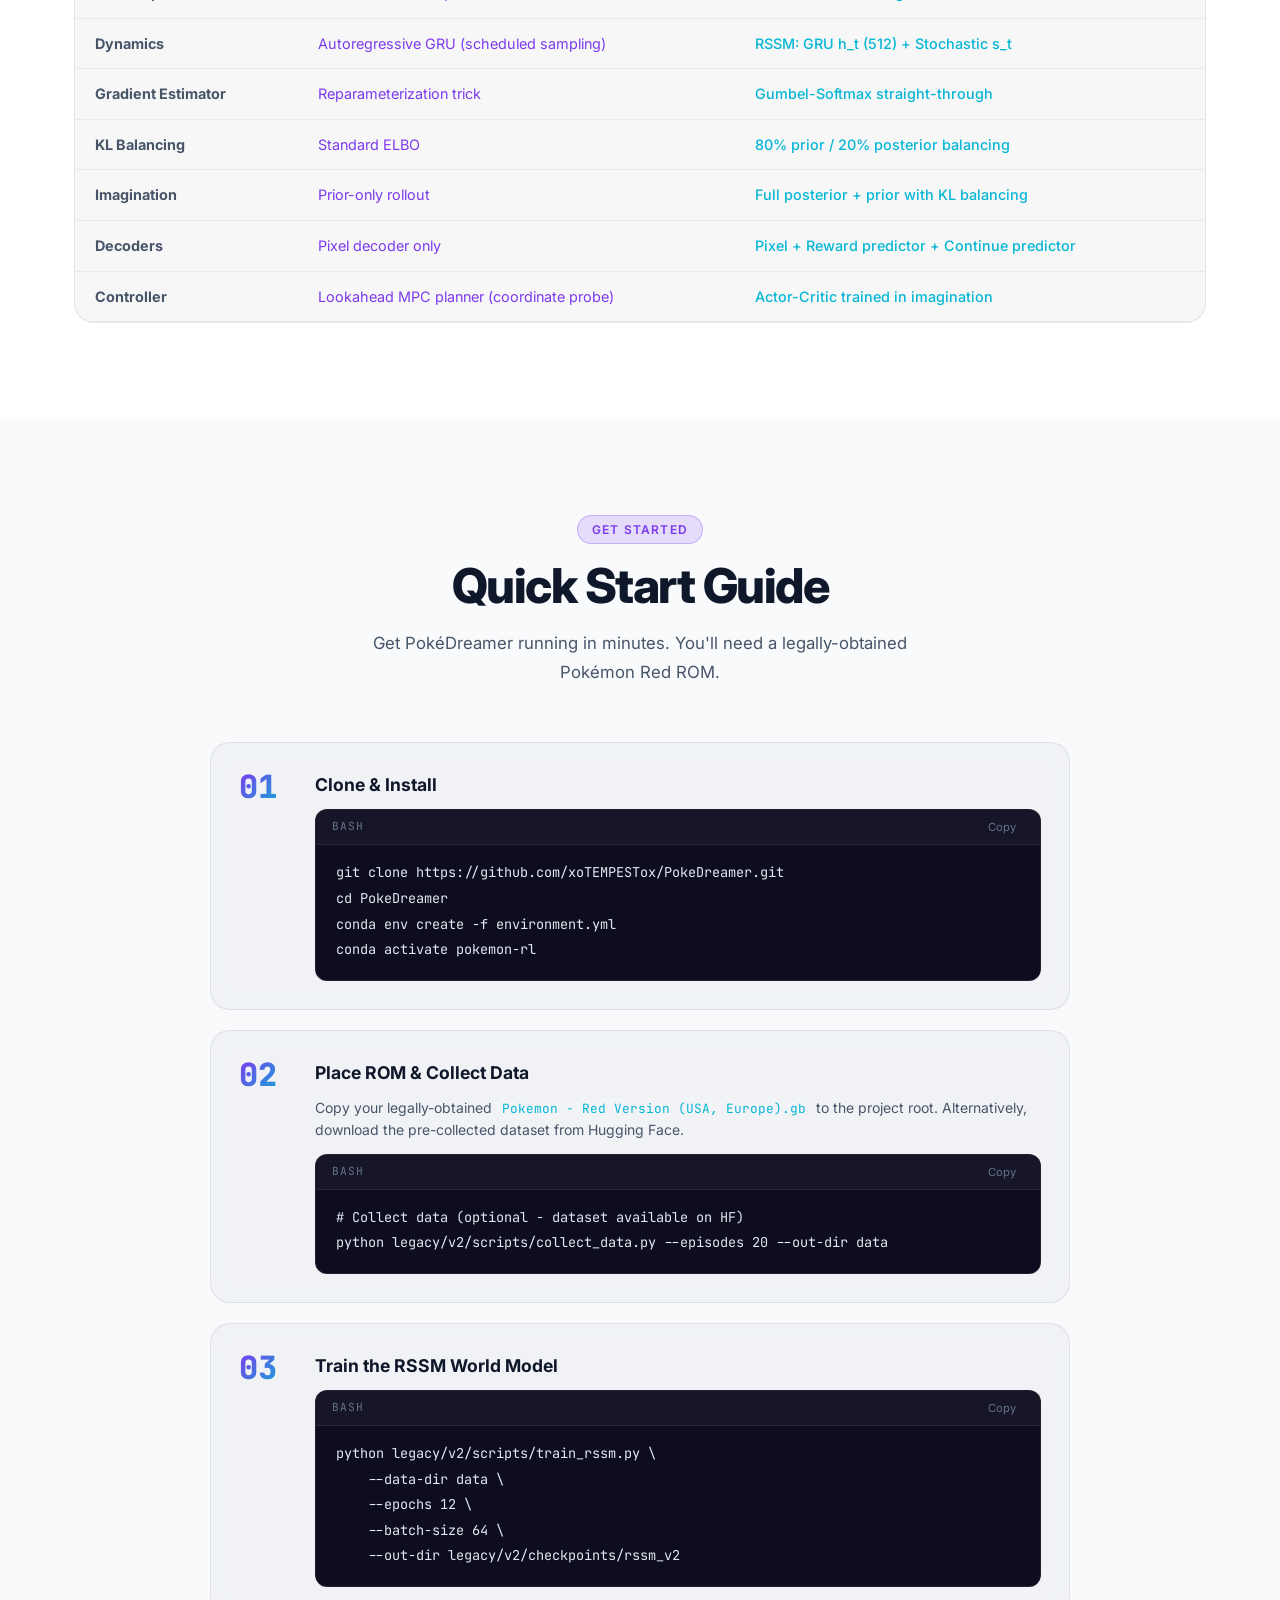
==== commit 9d5ba11f: "Card 2: three points per column (merge RAM evaluation + reward hacking; drop the compute row) Owner " ====
--- a/docs/index.html
+++ b/docs/index.html
@@ -231,7 +231,7 @@
       <figure class="glass-card" style="padding: 12px; margin: 24px 0 0;">
         <img src="assets/v3/screen_value.png" alt="What PokeDreamer v3 contributes: research value and engineering value, each with a measured number" style="width: 100%; border-radius: 8px; display: block;" loading="lazy" />
         <figcaption style="text-align: center; margin-top: 10px;">
-          What v3 contributes: research value (the DIAMOND recipe (Alonso et al., 2024) reproduced, Dreamer-style imagination RL (Hafner et al.), RAM-grounded evaluation, reward hacking detected) and engineering value (System 1/2 harness, measurement stack, one GPU, display models). Every number is from <a href="https://github.com/xoTEMPESTox/PokeDreamer/blob/main/lab/results/README.md" target="_blank" rel="noopener">lab/results/</a>.
+          What v3 contributes: research value (the DIAMOND recipe (Alonso et al., 2024) reproduced, Dreamer-style imagination RL (Hafner et al.), RAM-grounded evaluation that caught map hallucinations and a reward hack) and engineering value (System 1/2 harness, emulator + probe measurement stack, display models). Every number is from <a href="https://github.com/xoTEMPESTox/PokeDreamer/blob/main/lab/results/README.md" target="_blank" rel="noopener">lab/results/</a>.
         </figcaption>
       </figure>
     </div>
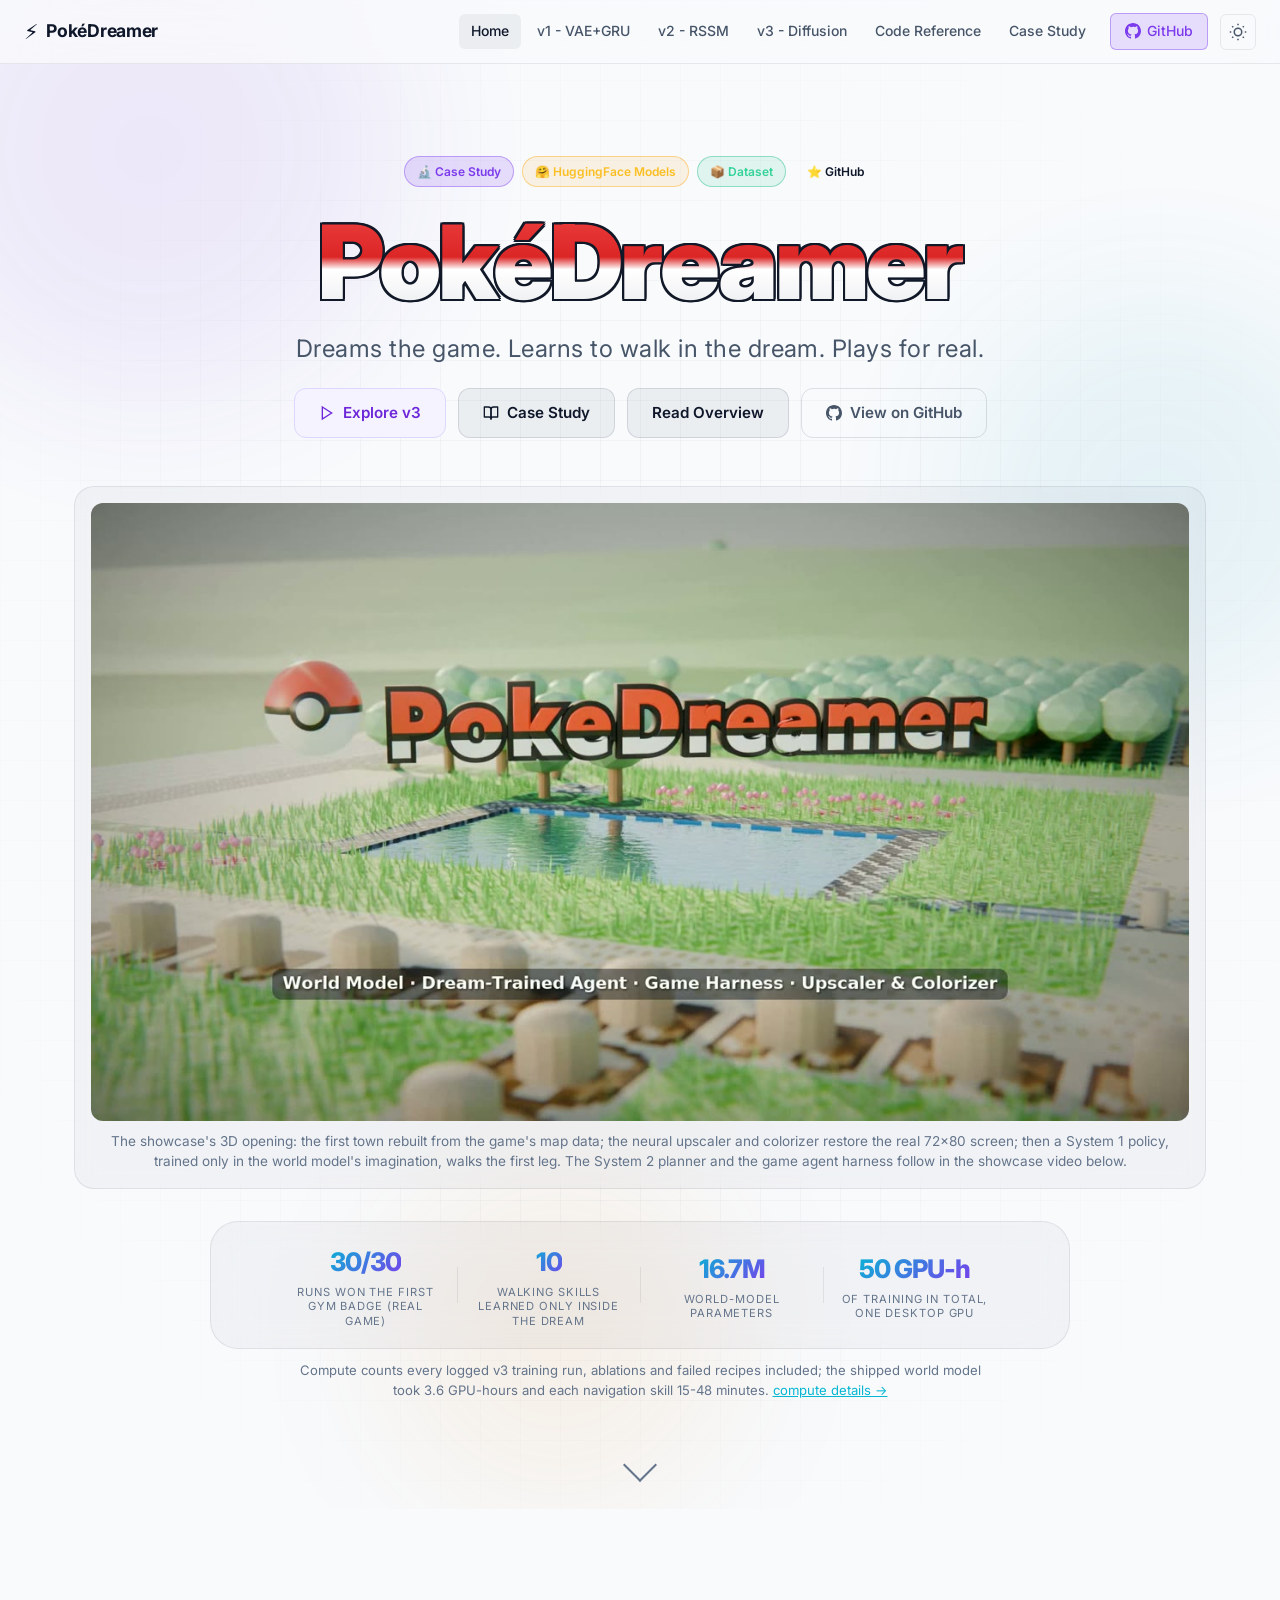
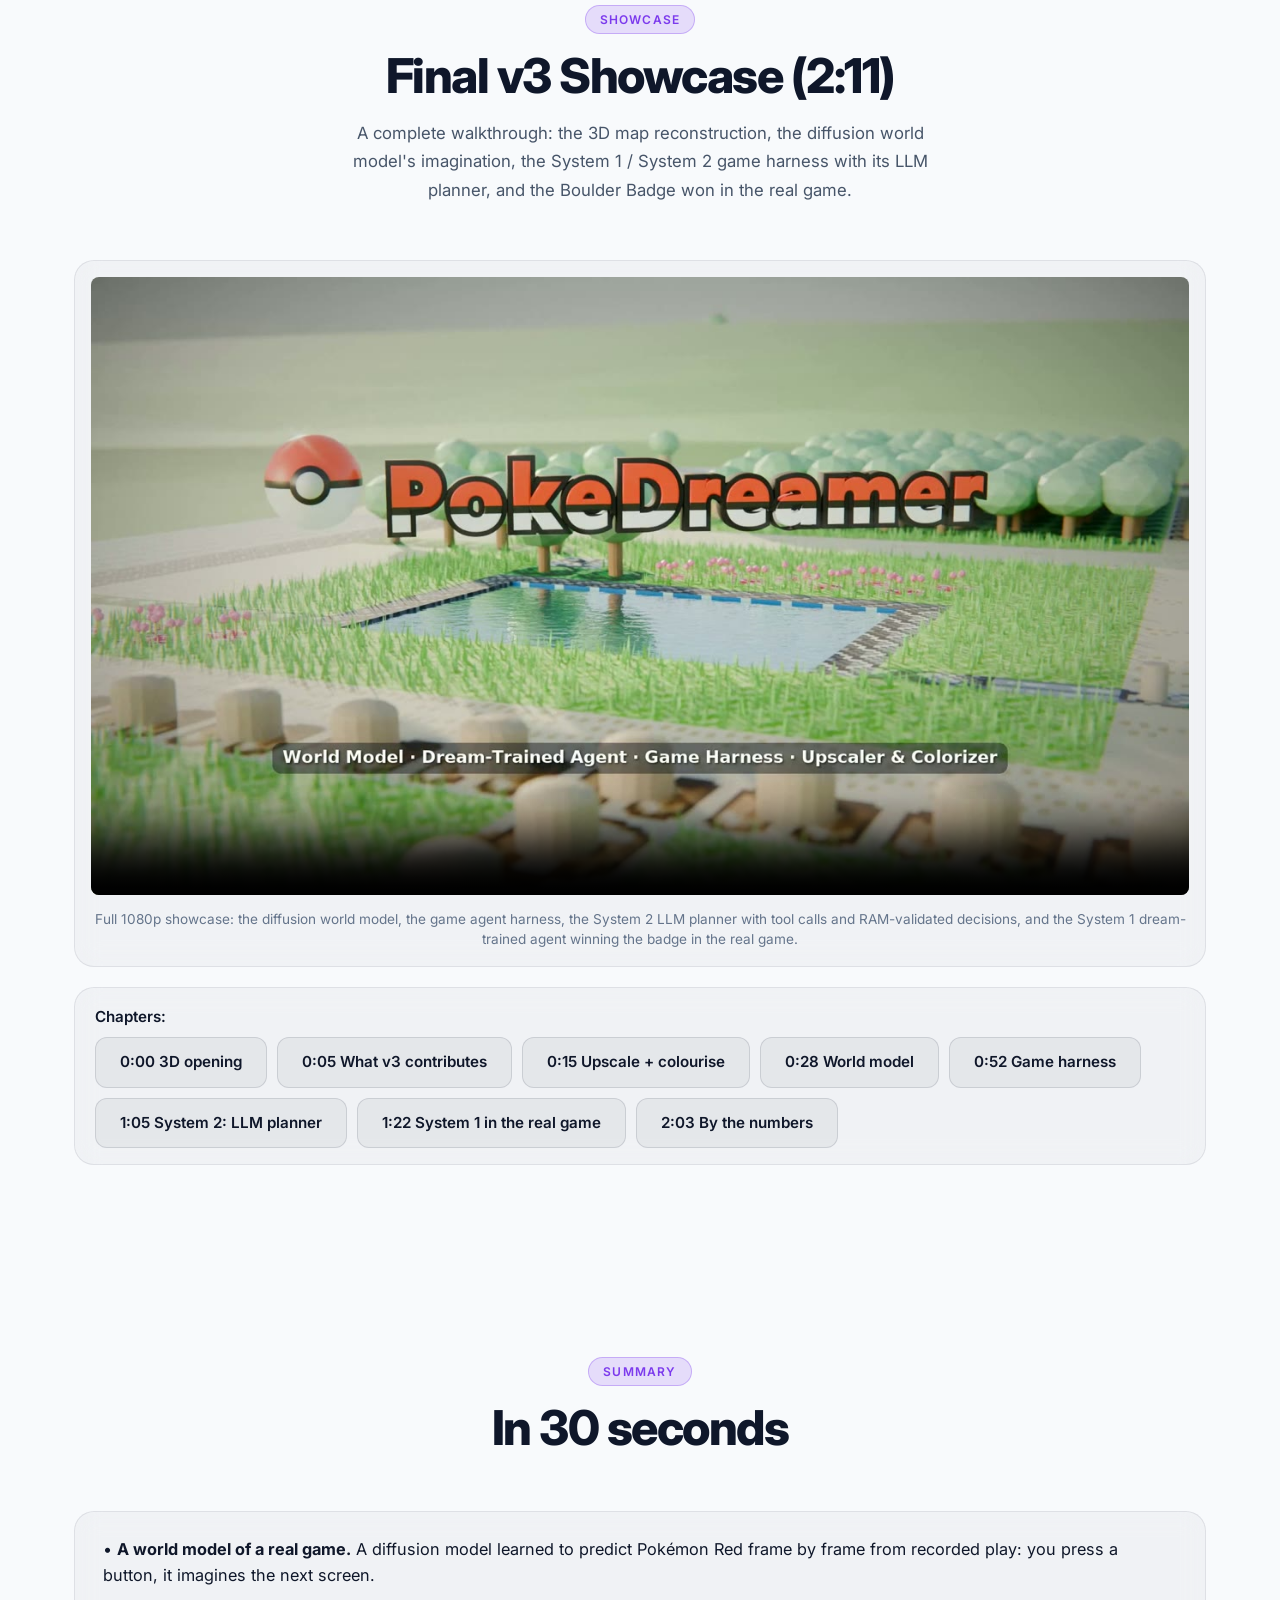
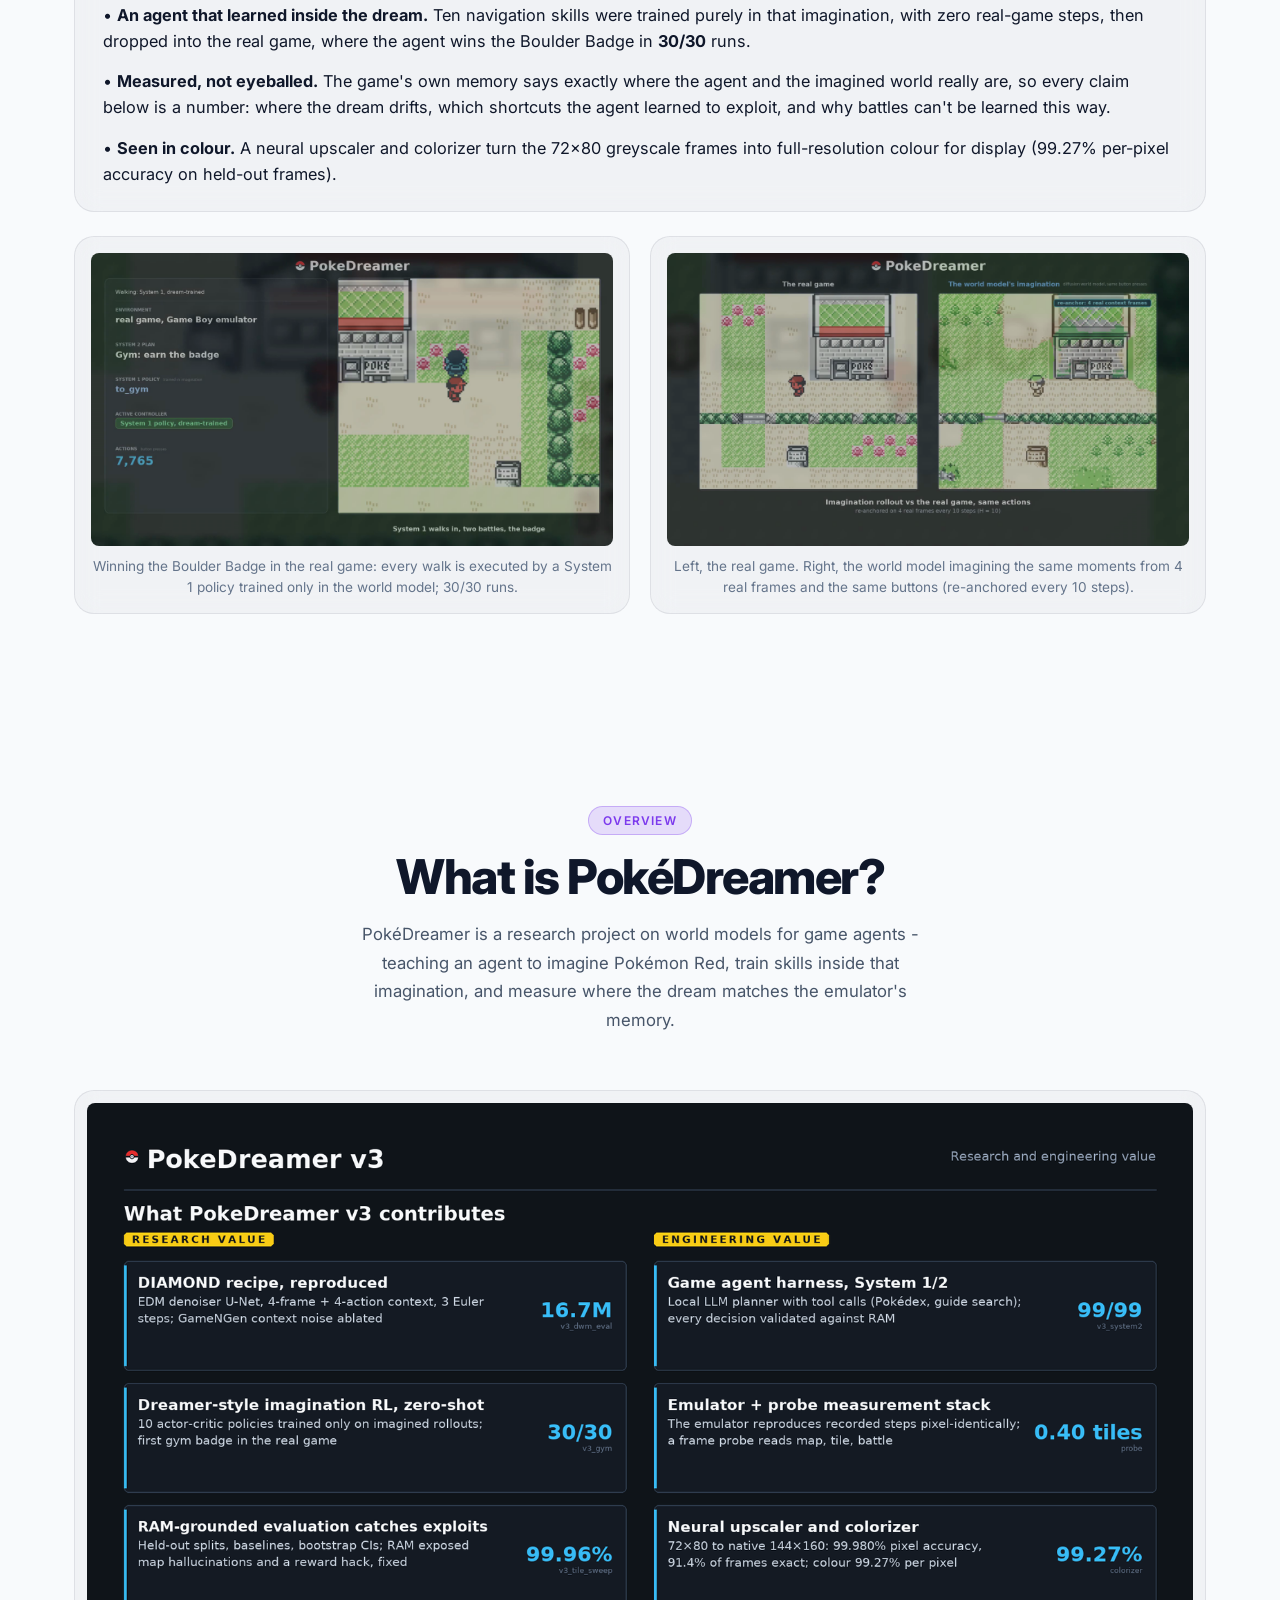
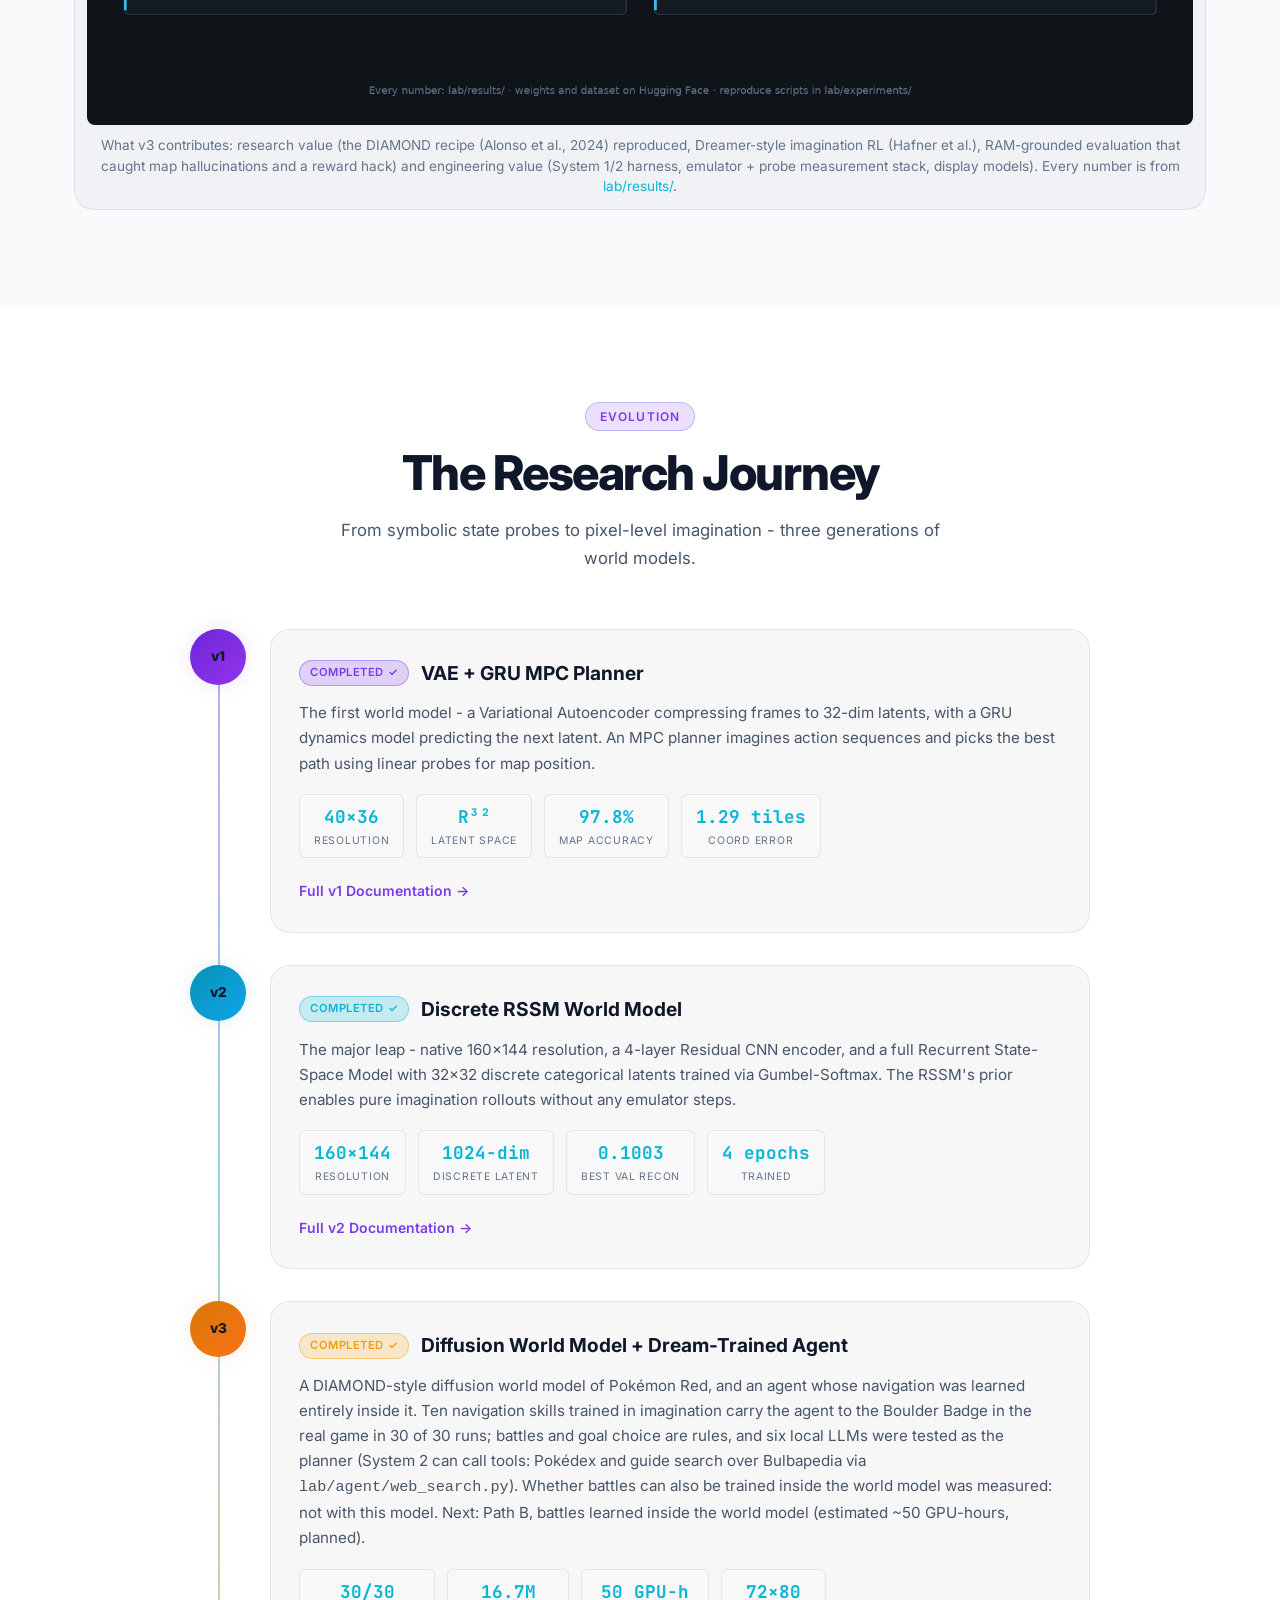
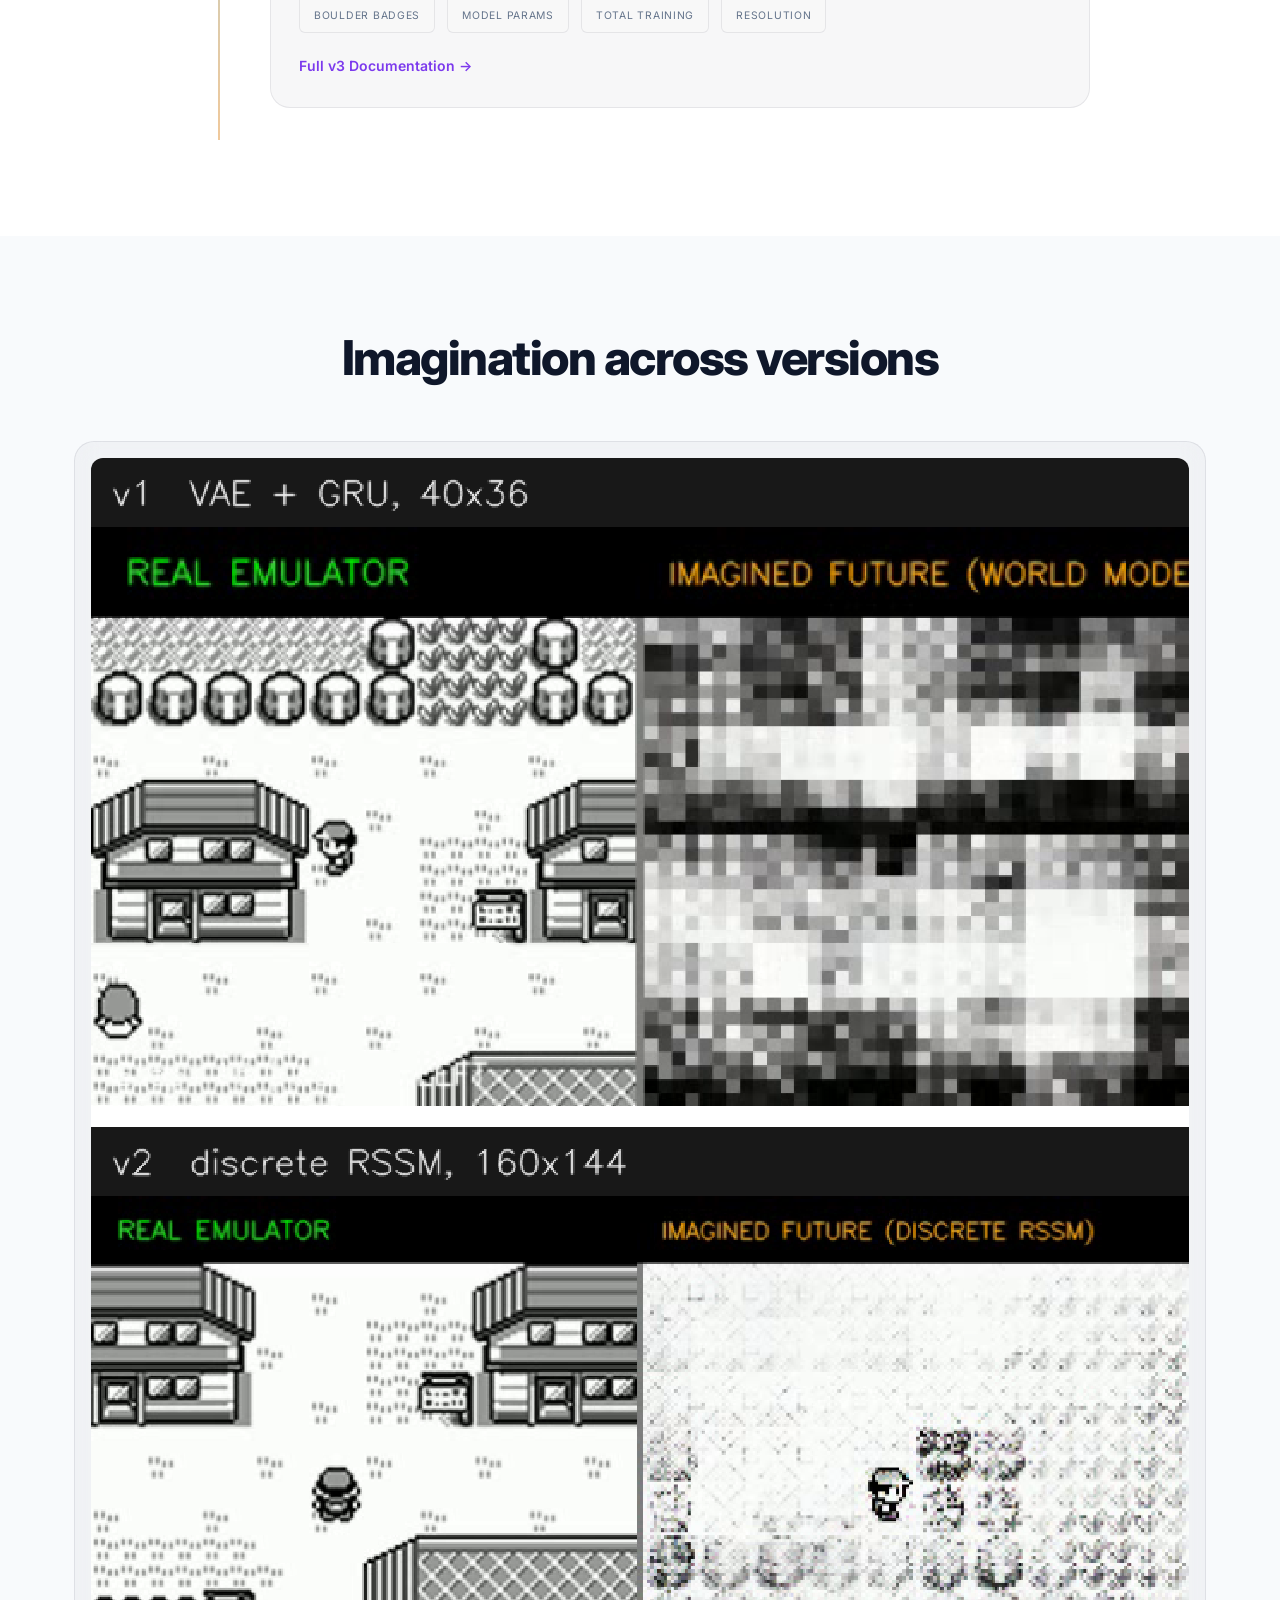
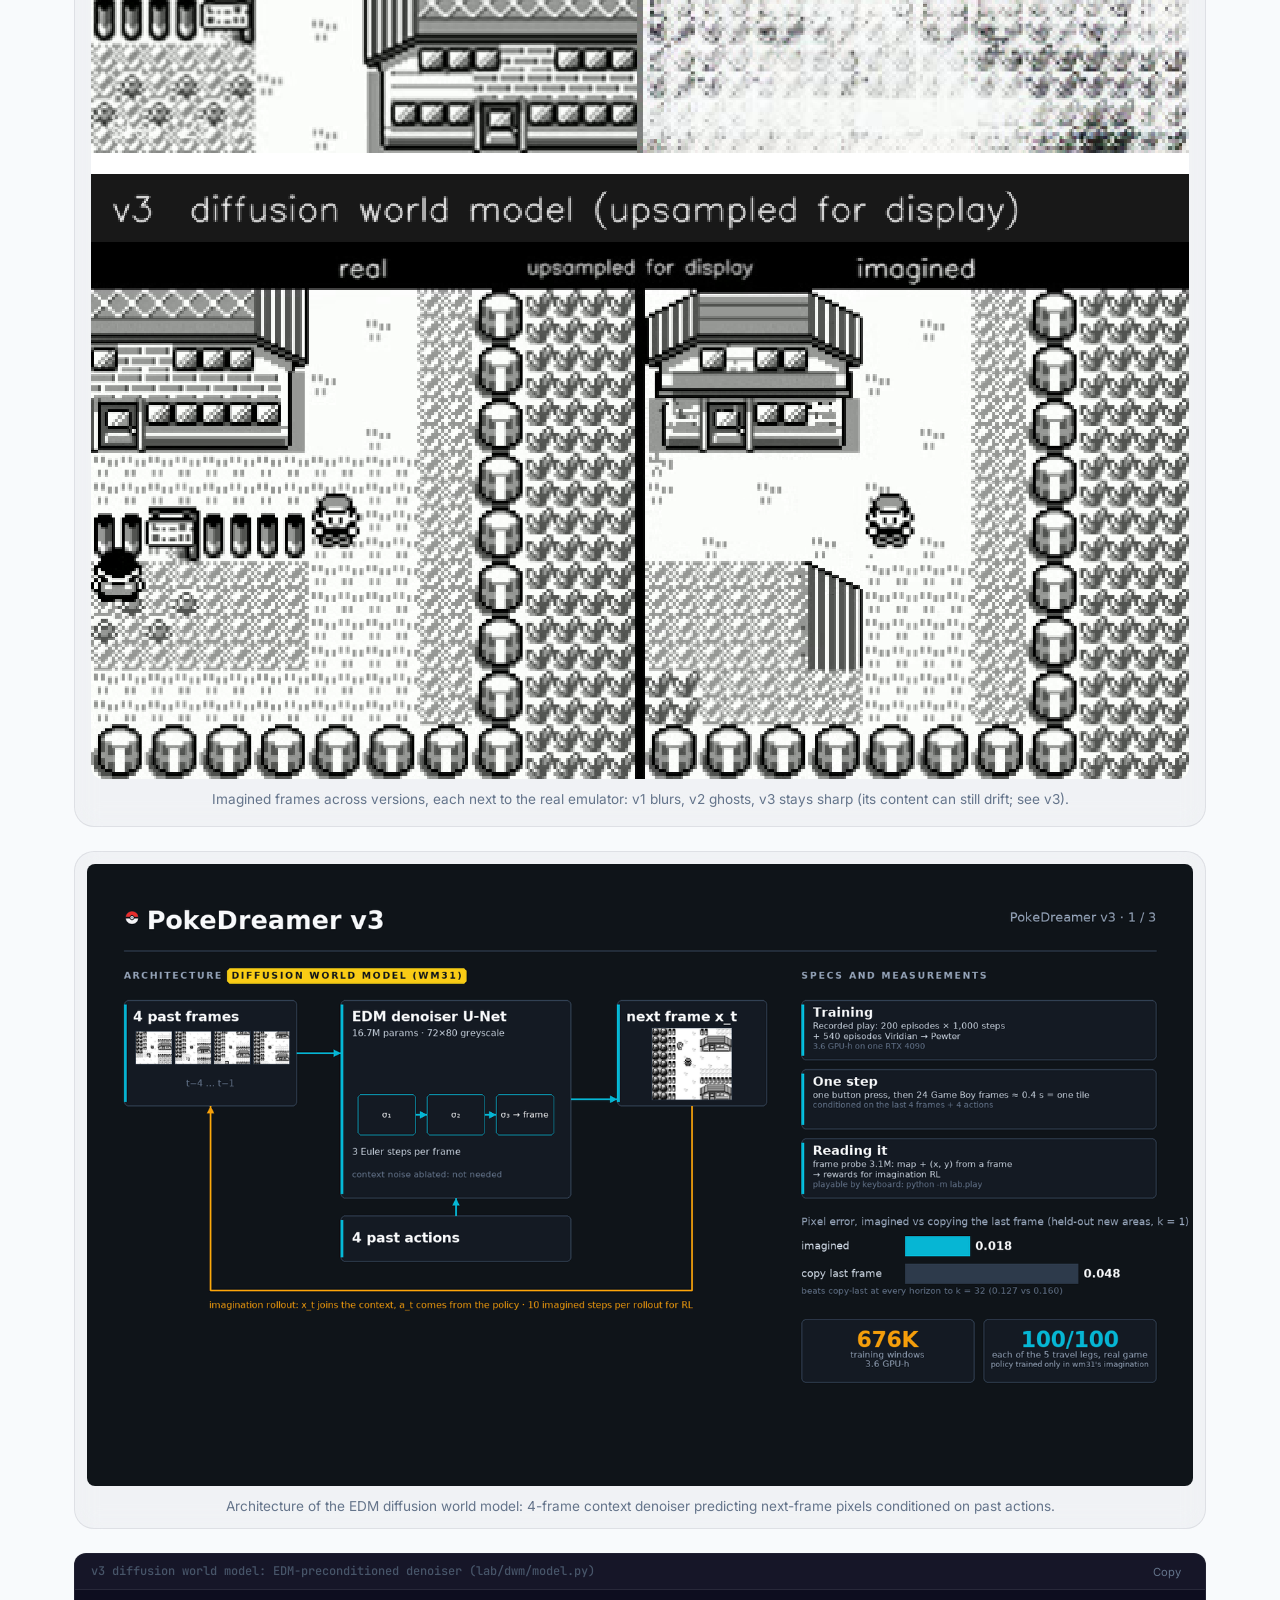
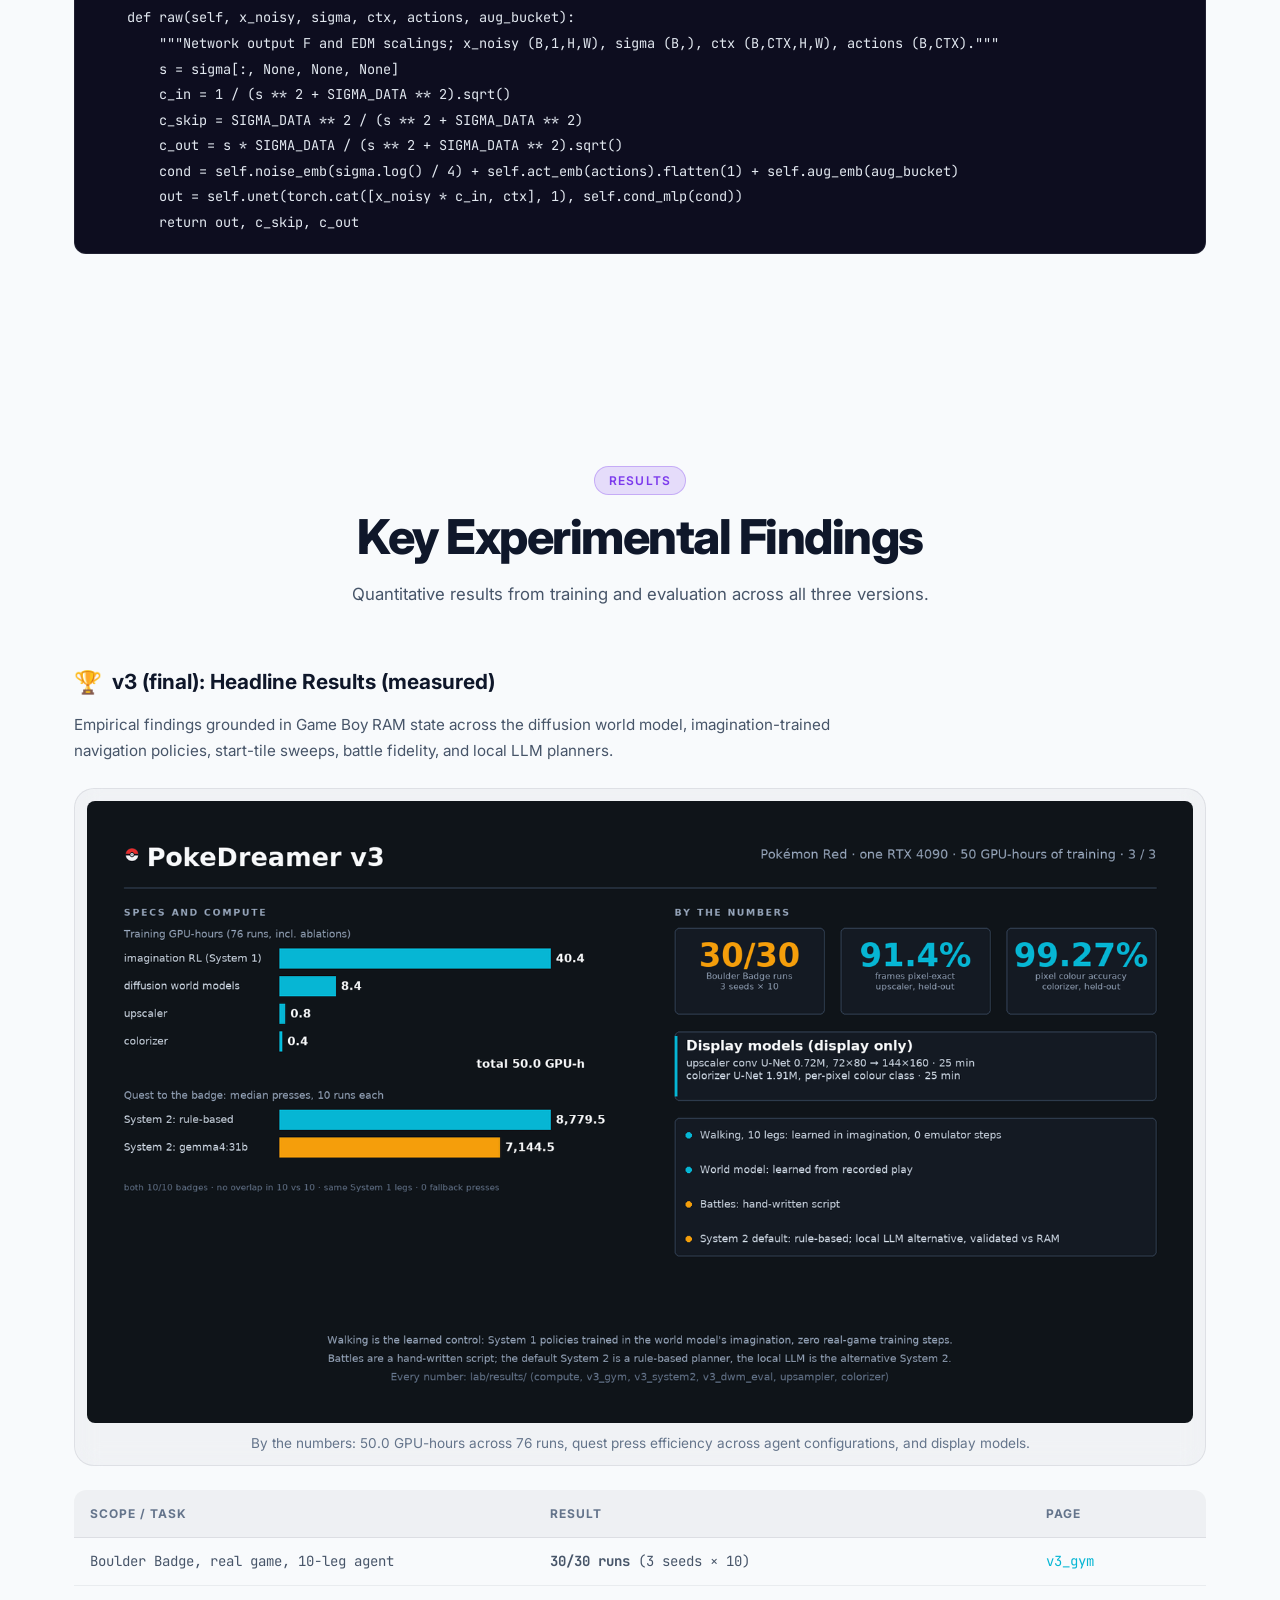
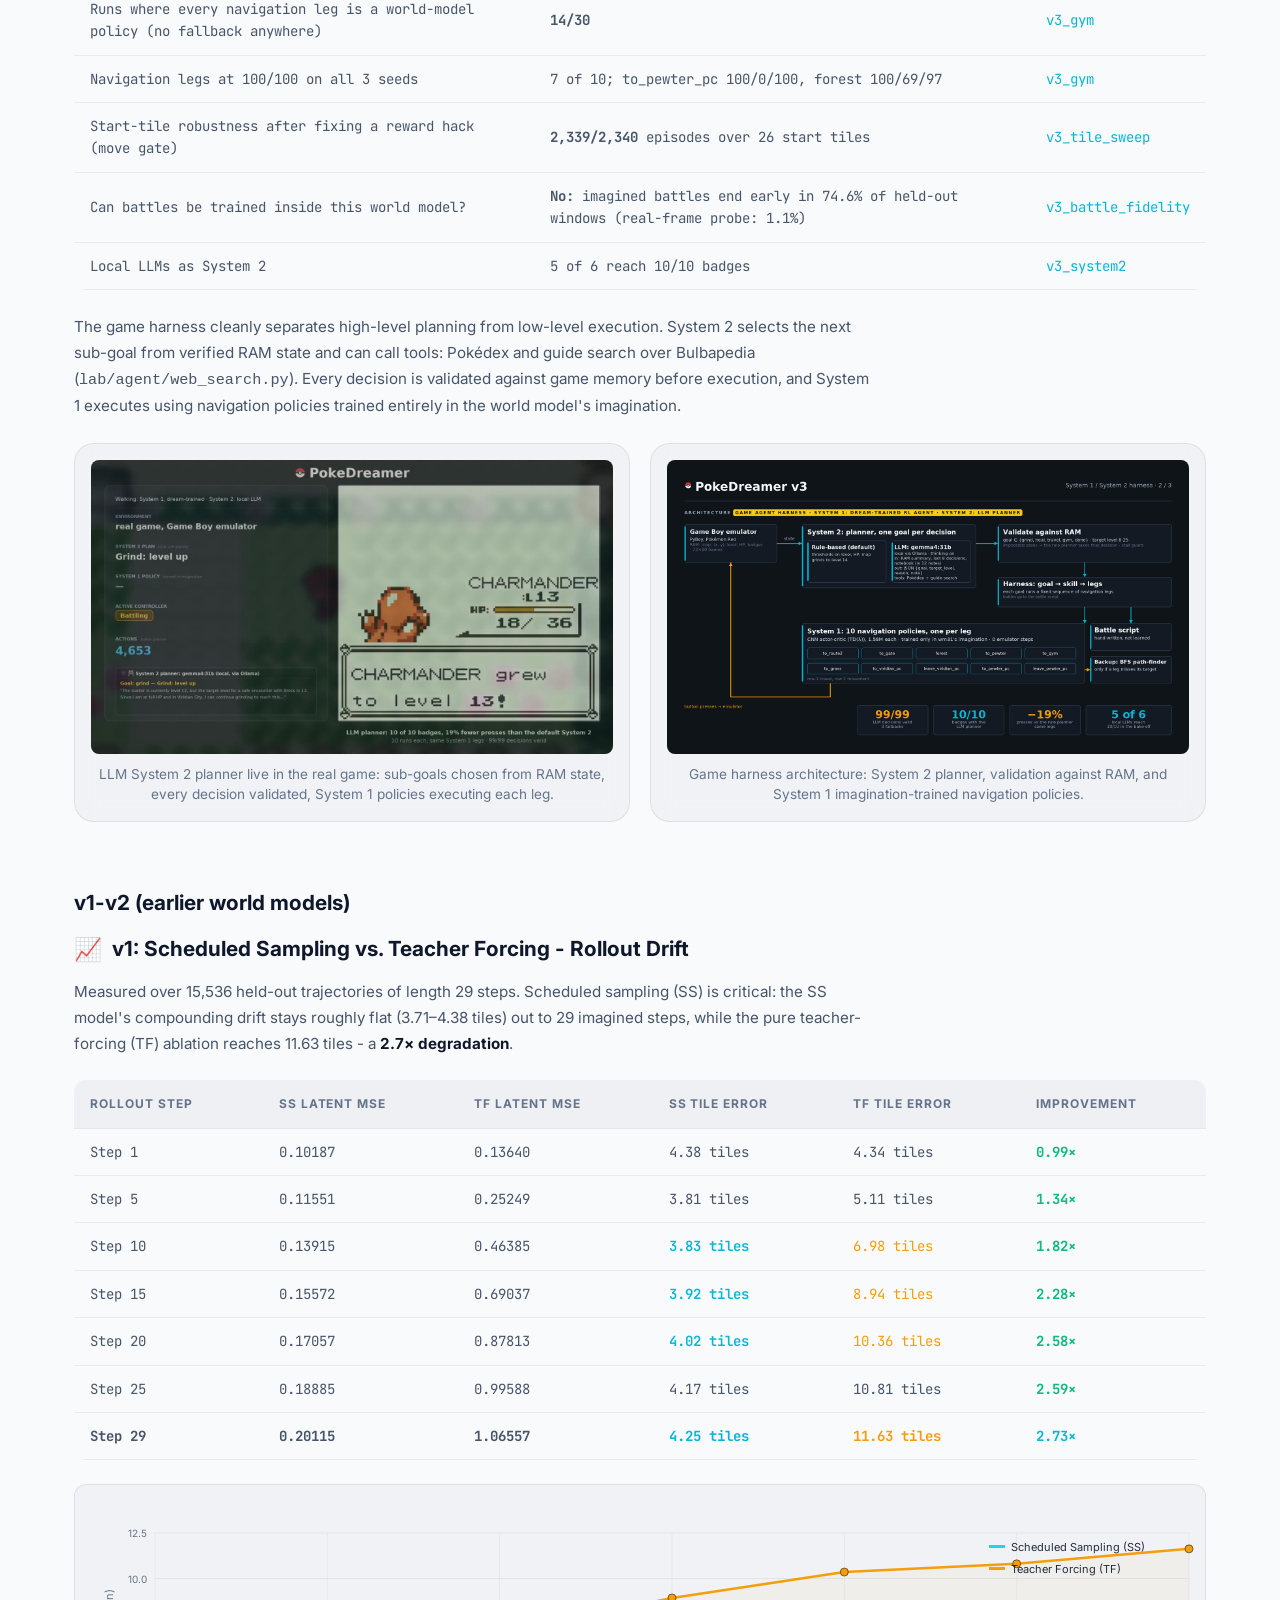
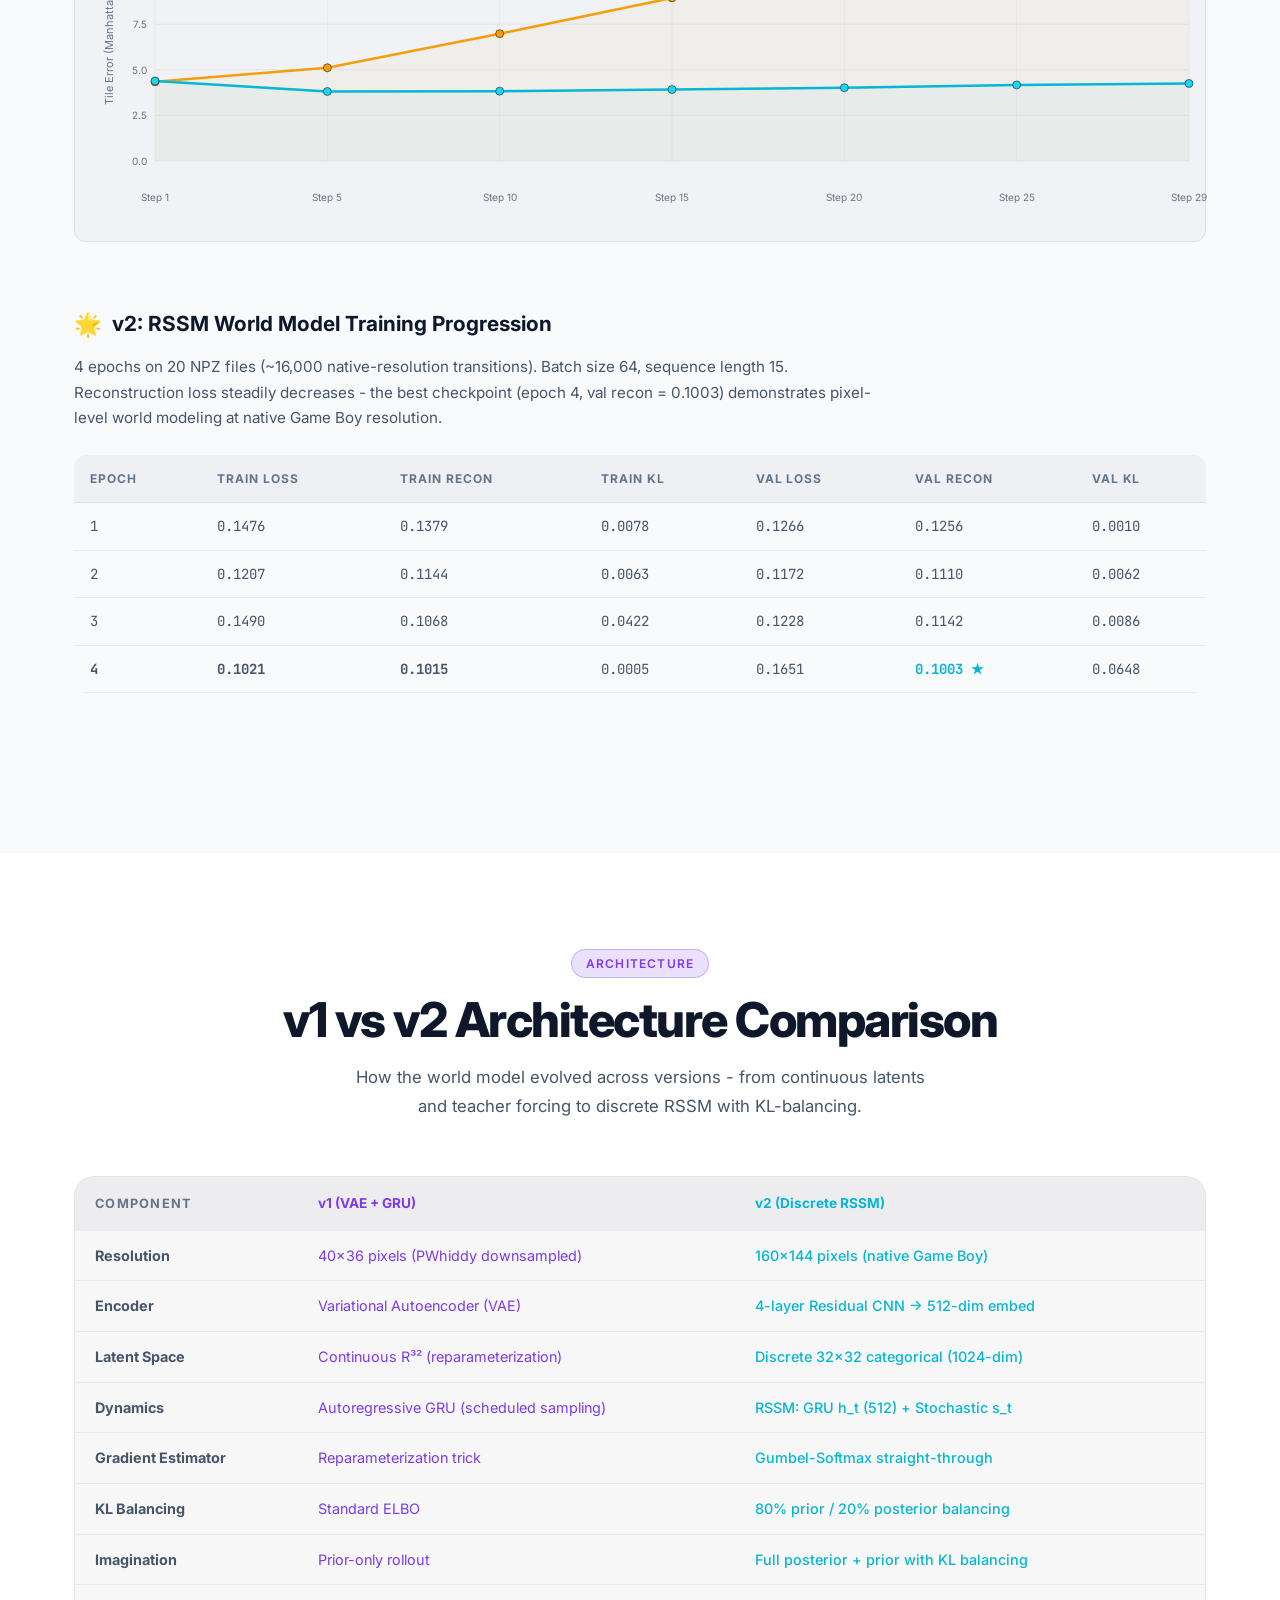
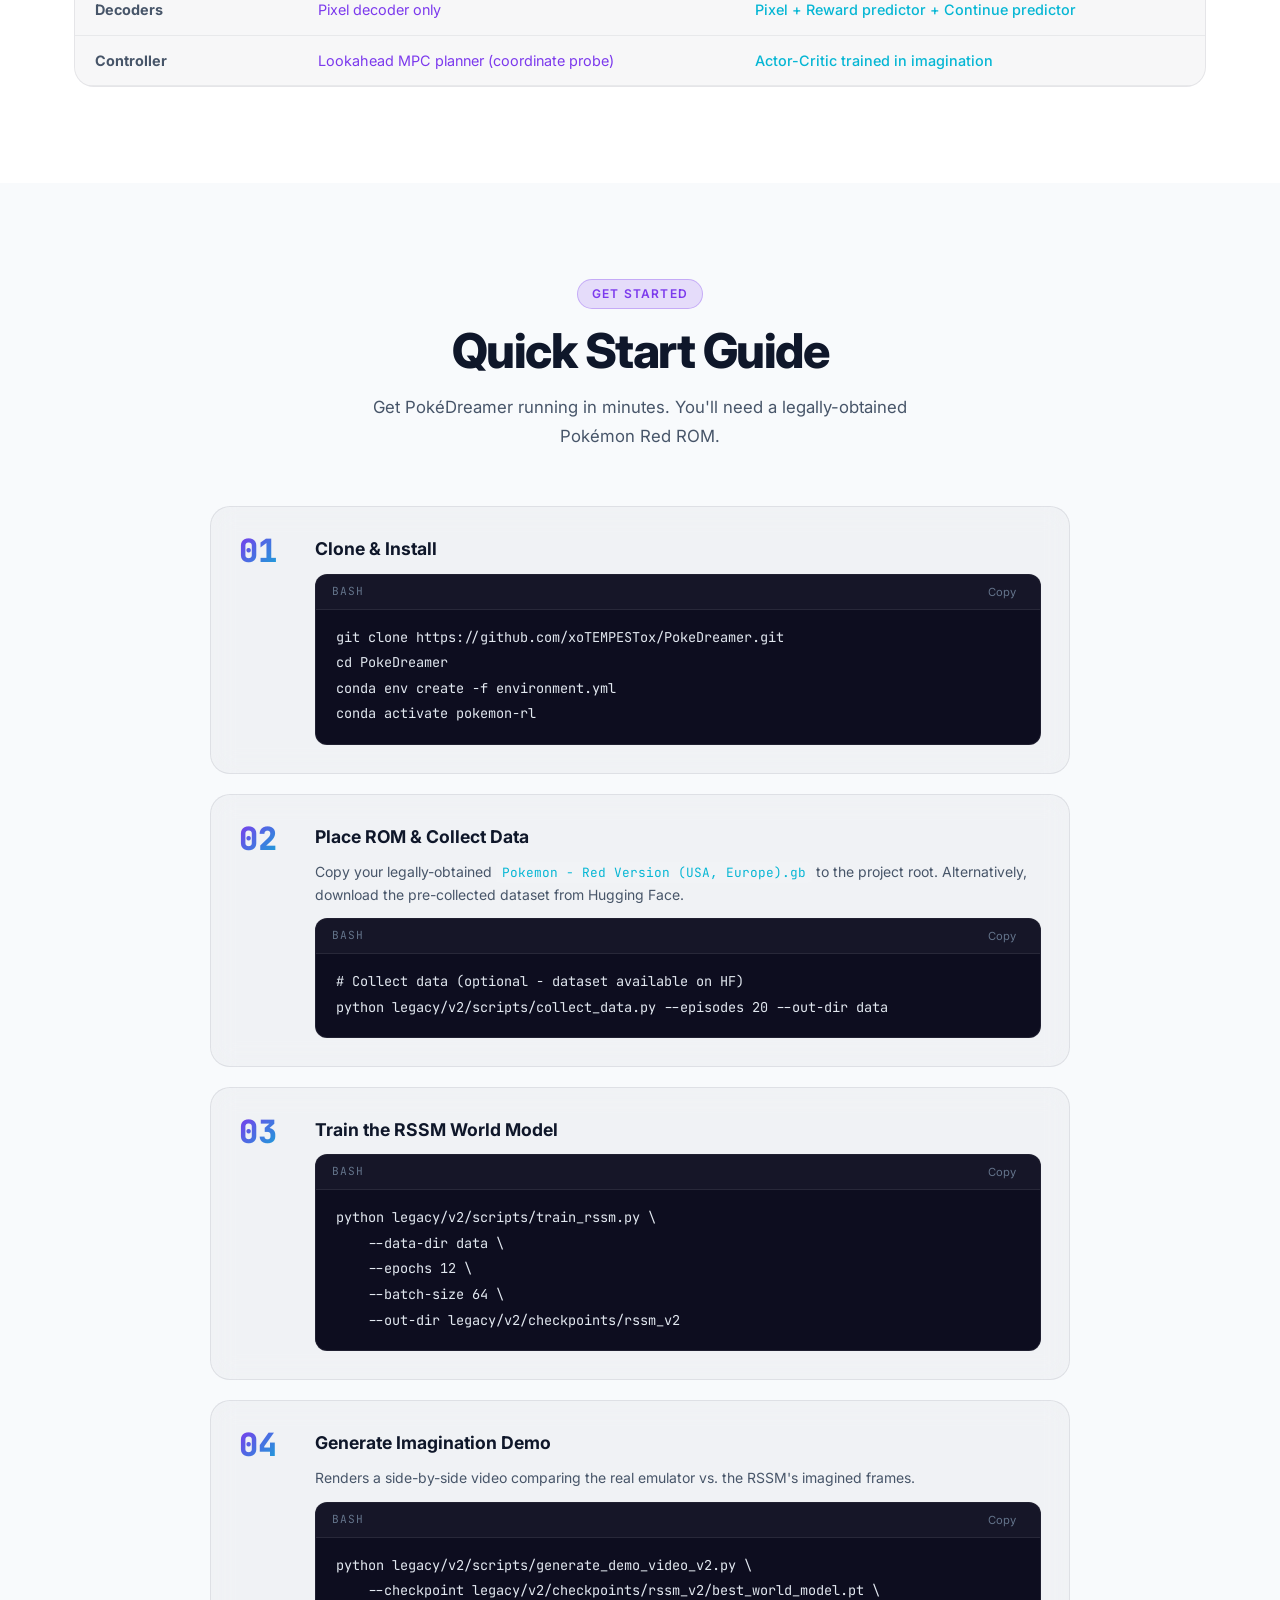
==== commit bffed19d: "website: remove the hero description paragraph on the home page (owner: reads oddly) Co-Authored-By:" ====
--- a/docs/index.html
+++ b/docs/index.html
@@ -72,9 +72,6 @@
         <span class="gradient-text">PokéDreamer</span>
       </h1>
       <p class="hero-subtitle">Dreams the game. Learns to walk in the dream. Plays for real.</p>
-      <p class="hero-desc">
-        A world model (a diffusion network) learned to imagine Pokémon Red one screen at a time from recorded play. Ten navigation skills were trained only inside that imagination, never in the real game, and then carried an agent to the first gym badge in the real game in 30 of 30 runs, 14 of them with no fallback to map-reading navigation (battles are played by rules). The game's own memory is the ground truth that measures, in tiles and maps, where the dream is right and where it drifts.
-      </p>
       <div class="hero-actions">
         <a href="v3.html" class="btn btn-primary">
           <svg width="16" height="16" viewBox="0 0 24 24" fill="none" stroke="currentColor" stroke-width="2"><path d="M5 3l14 9-14 9V3z"/></svg>
--- a/docs/assets/style.css
+++ b/docs/assets/style.css
@@ -410,6 +410,13 @@
   letter-spacing: -3px;
   line-height: 1;
   margin-bottom: 16px;
+}
+.hero-title .gradient-text {  /* Poké Ball colours: red top half, white bottom half; the dark outline keeps the white half visible on the light theme */
+  background: linear-gradient(180deg, #ef4444 0%, #dc2626 46%, #ffffff 56%, #e5e7eb 100%);
+  -webkit-background-clip: text;
+  background-clip: text;
+  /* outline via drop-shadows: -webkit-text-stroke would draw the variable font's internal overlap contours */
+  filter: drop-shadow(2px 0 0 #111827) drop-shadow(-2px 0 0 #111827) drop-shadow(0 2px 0 #111827) drop-shadow(0 -2px 0 #111827);
 }
 .hero-subtitle {
   font-size: clamp(1rem, 3vw, 1.5rem);
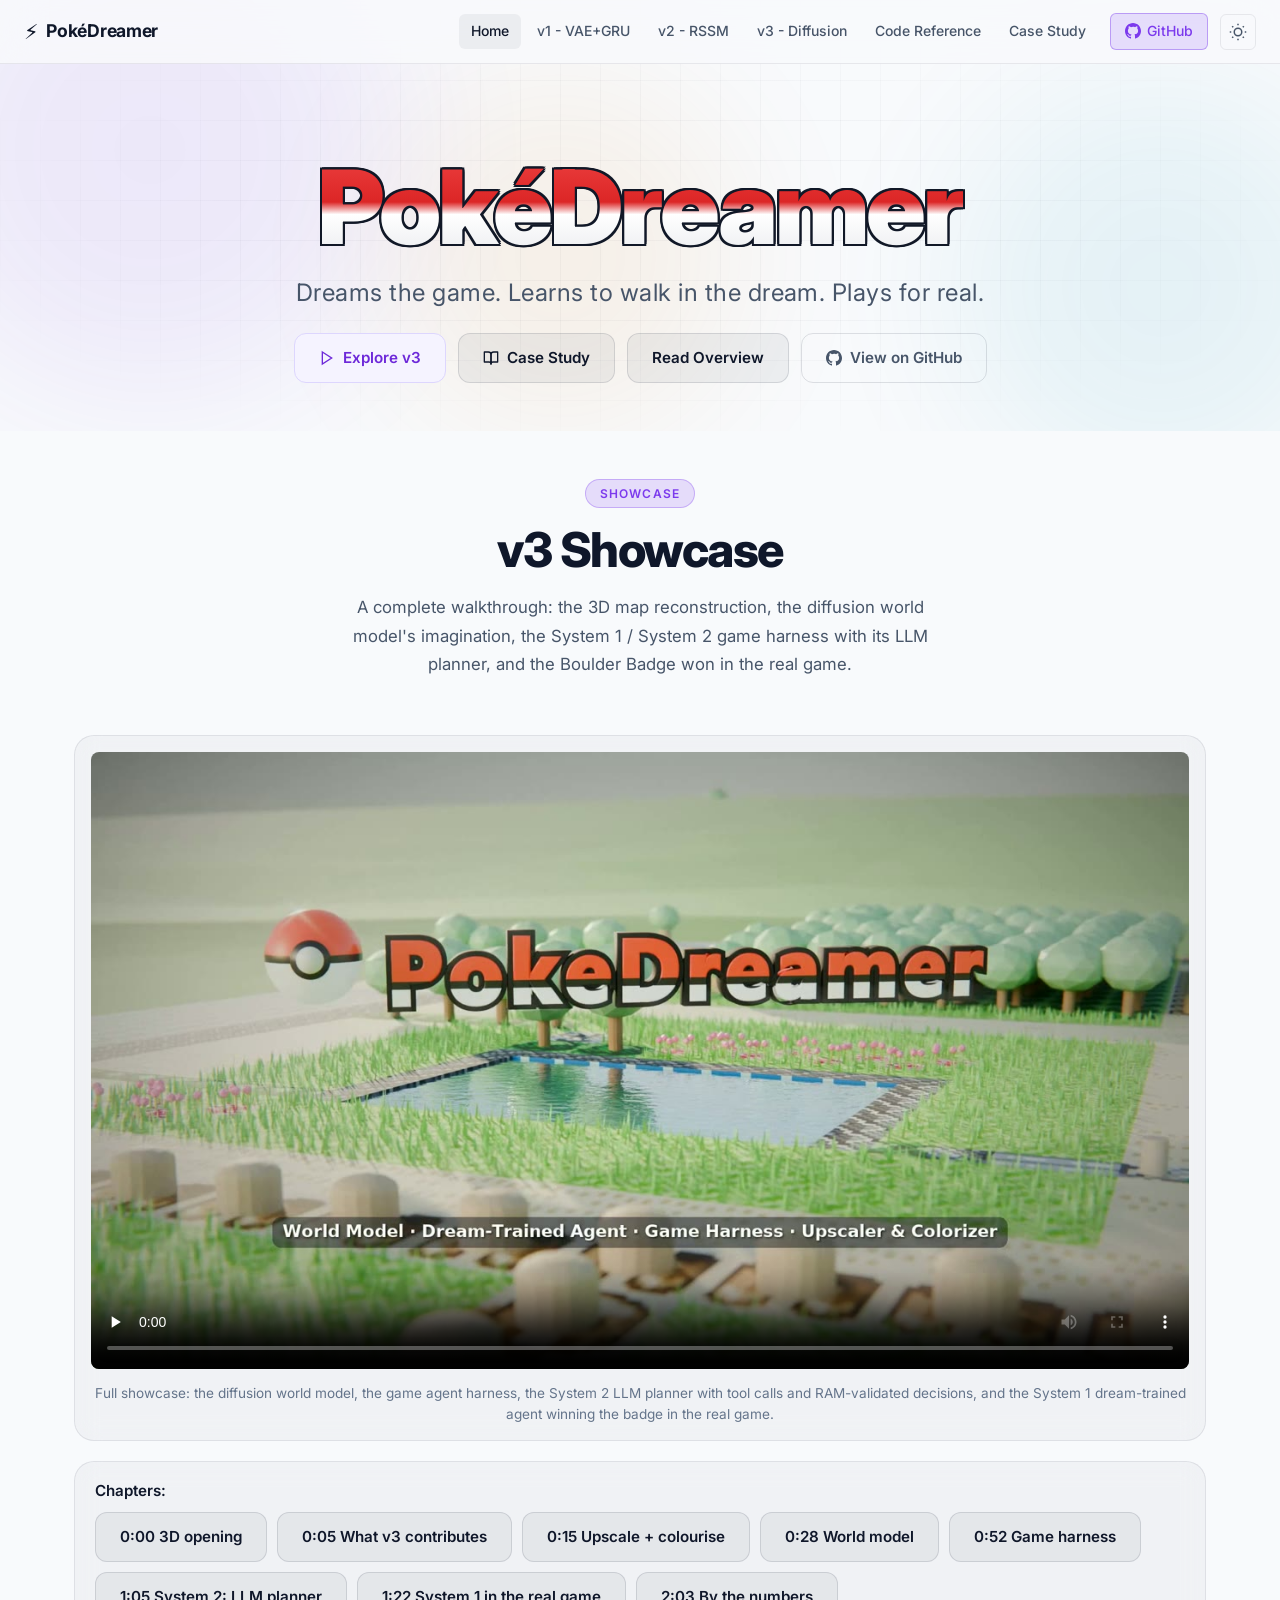
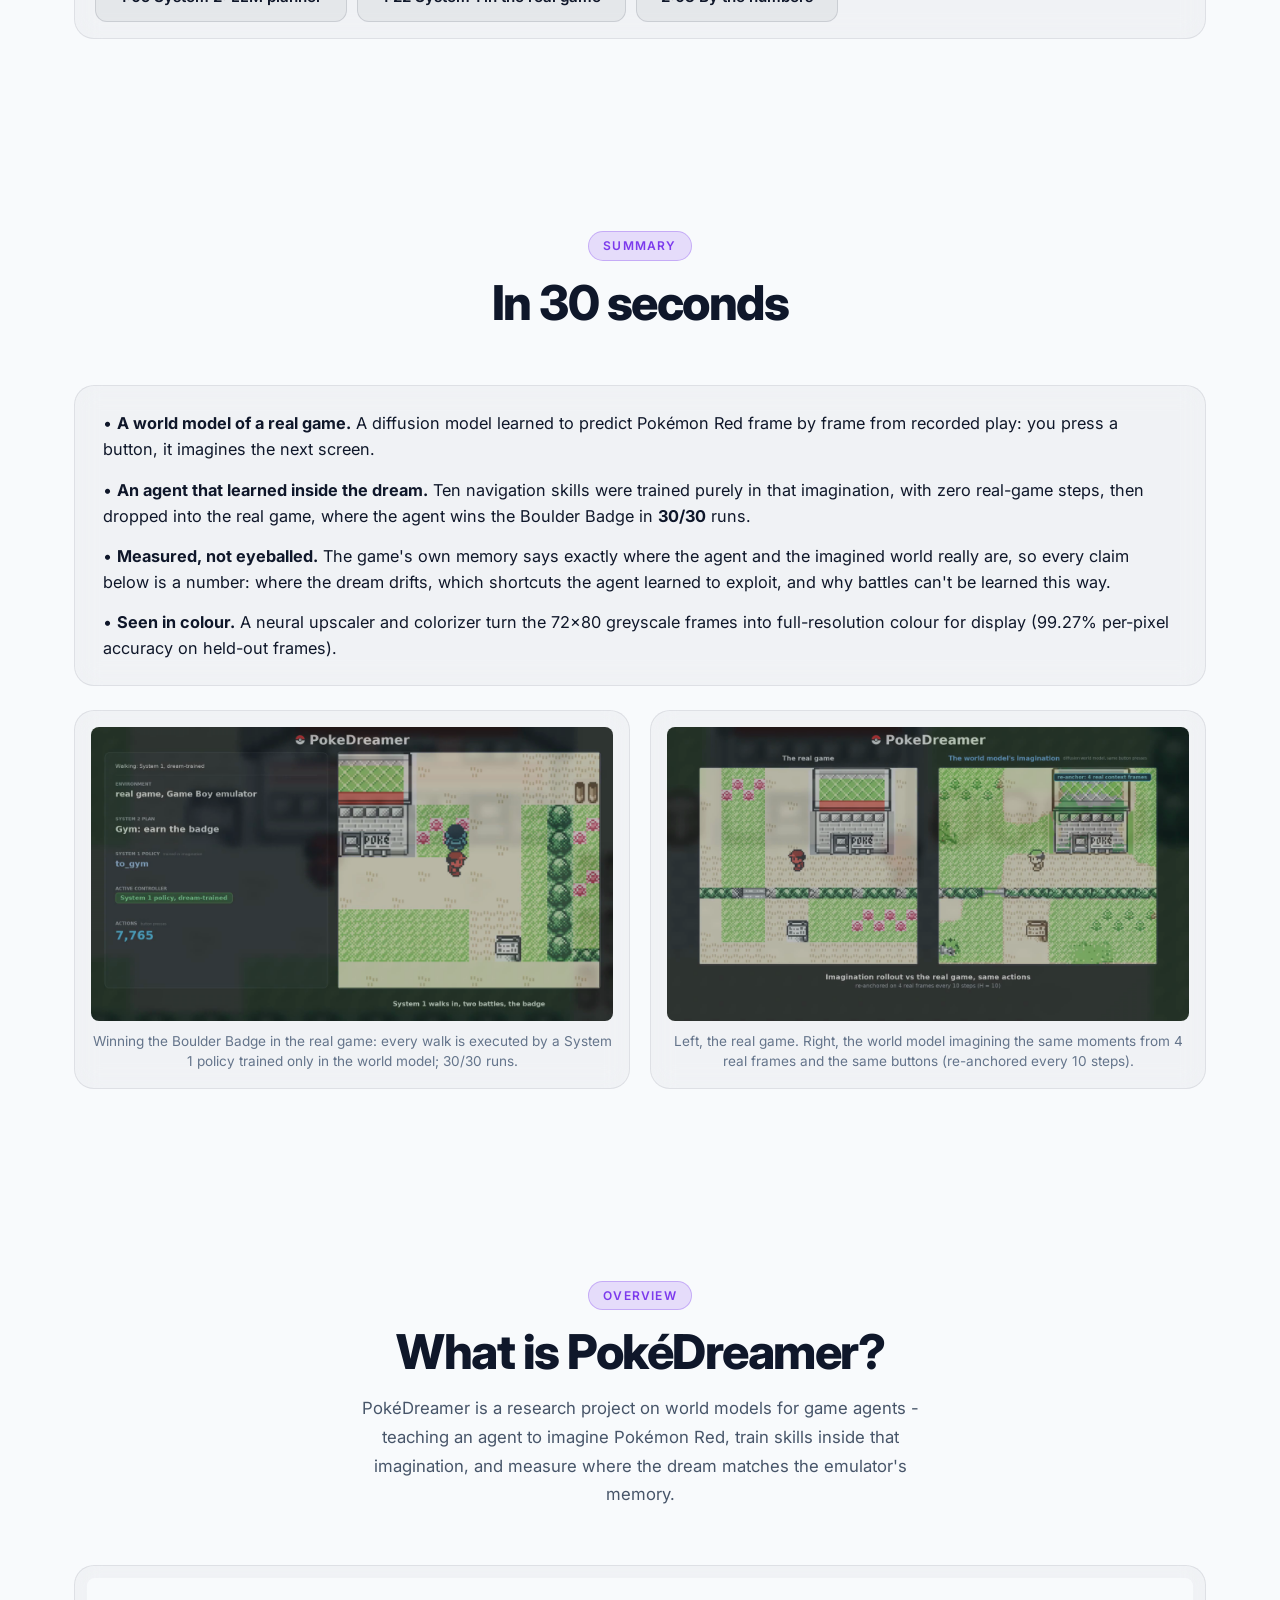
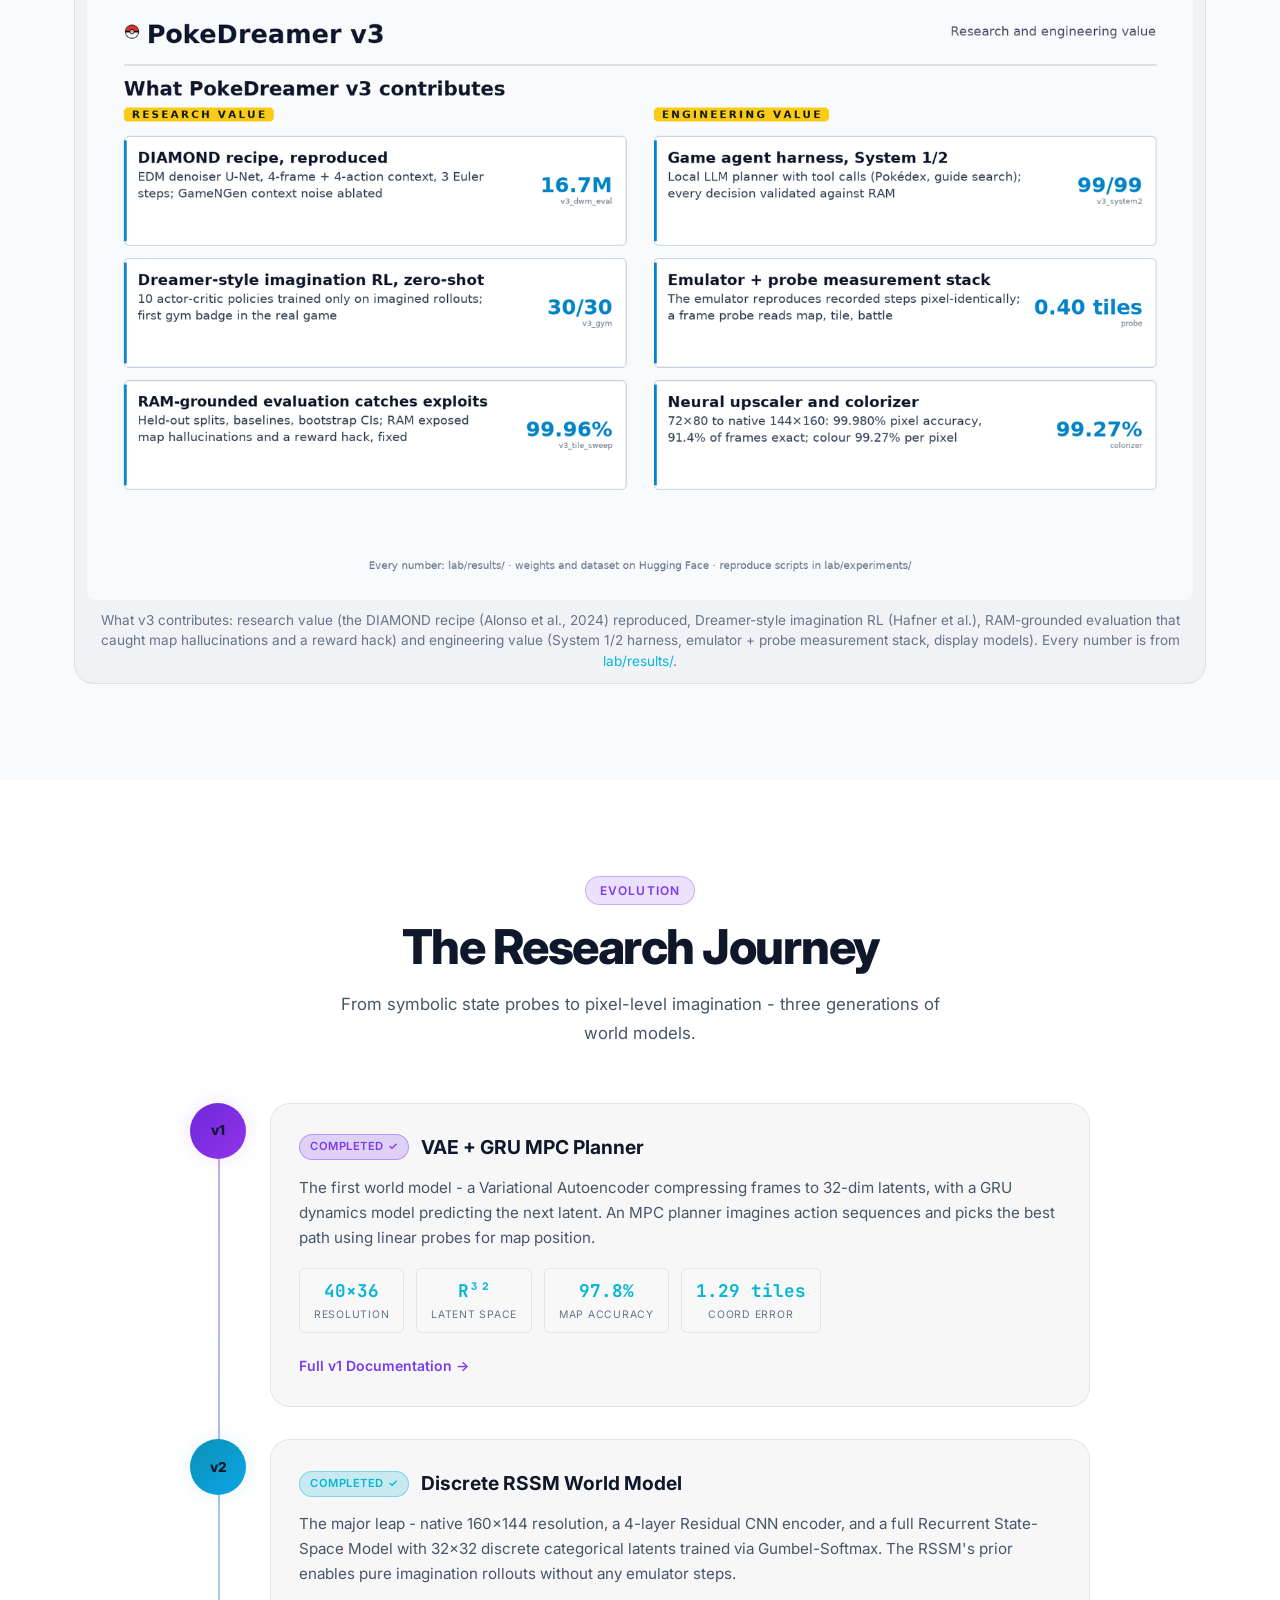
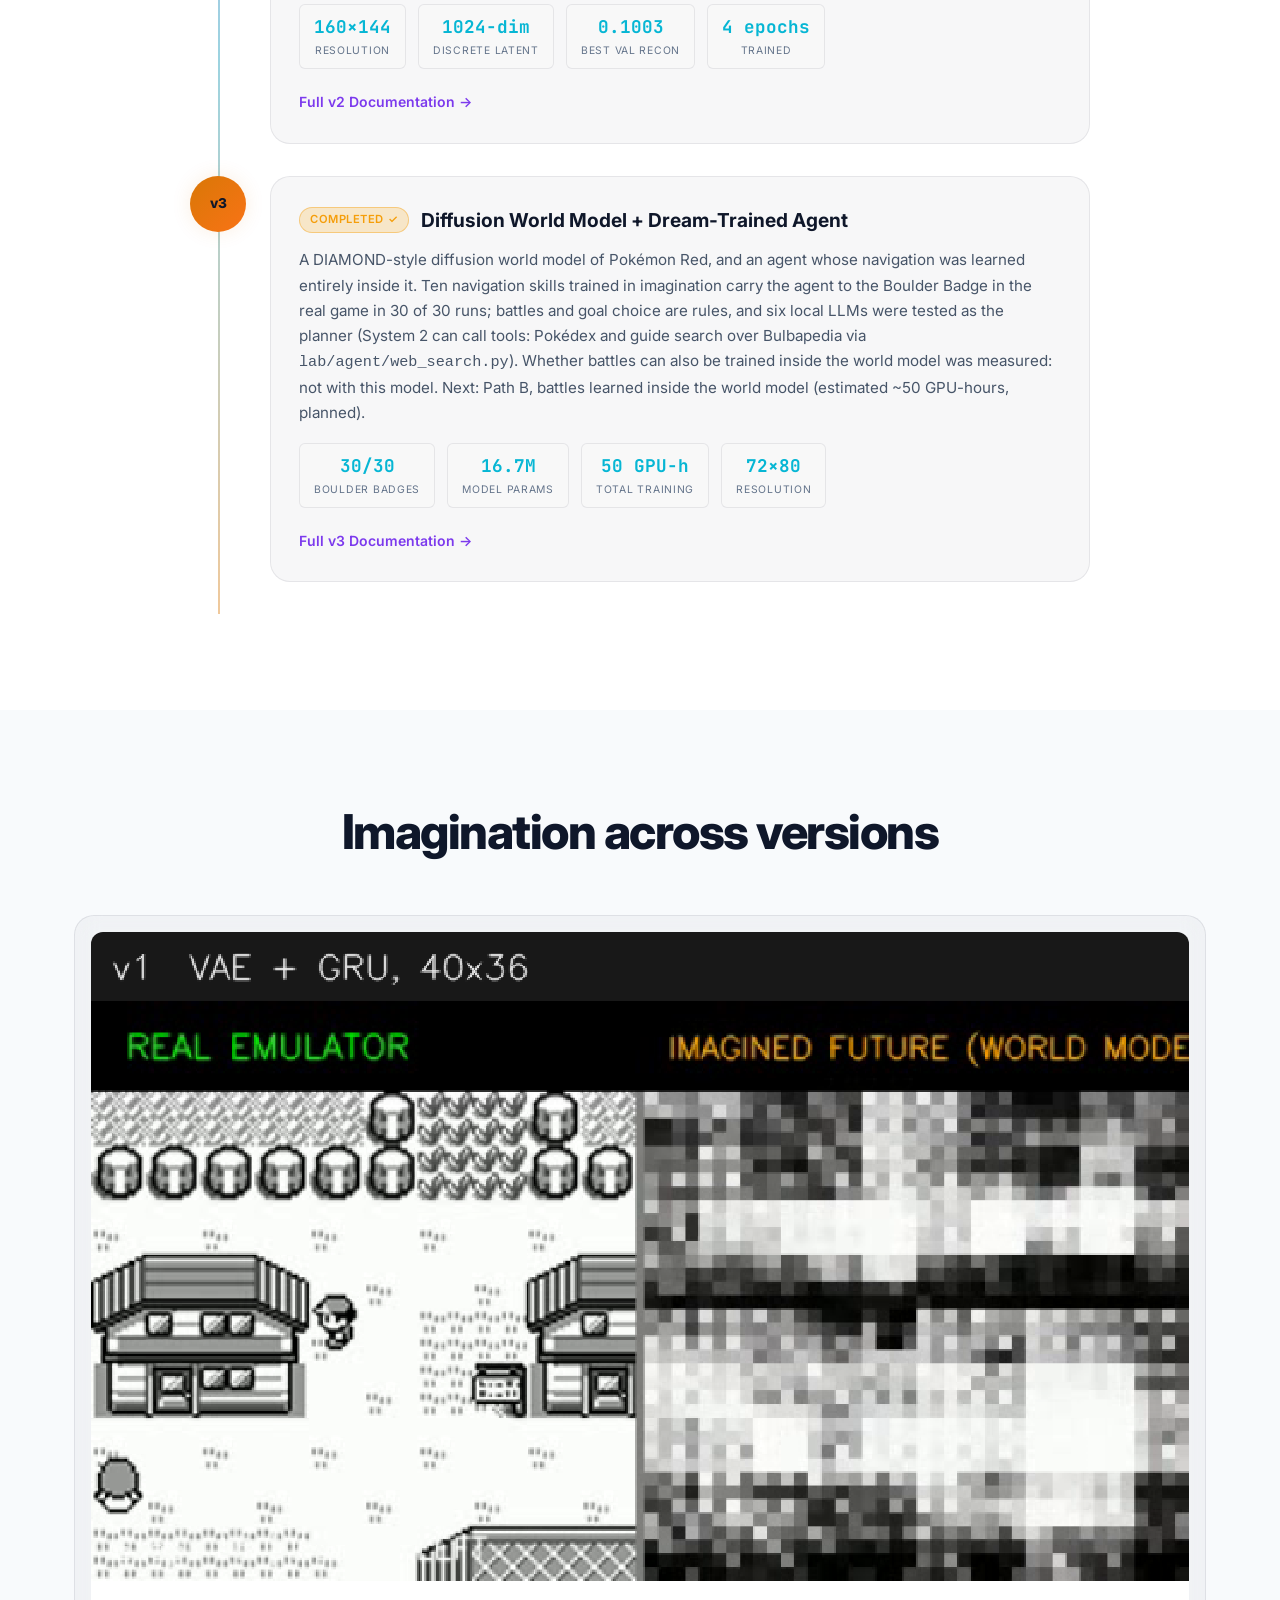
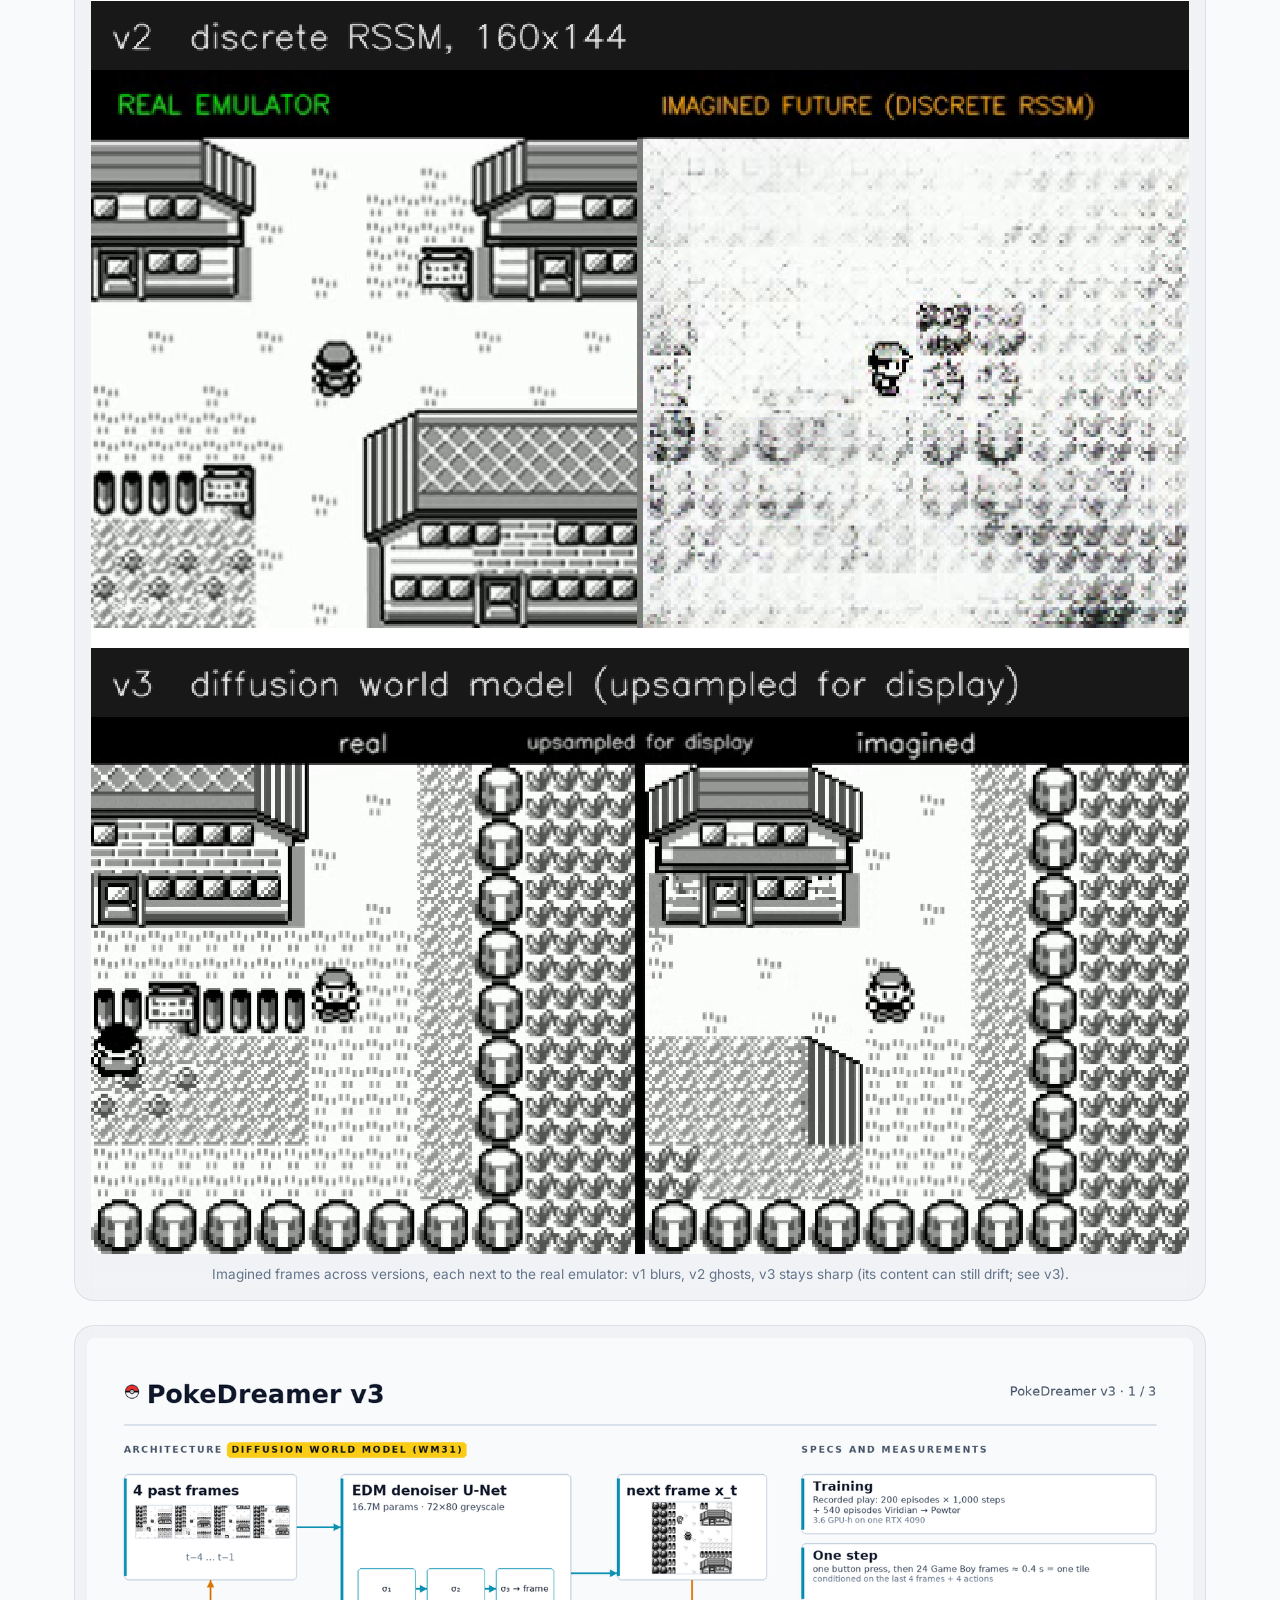
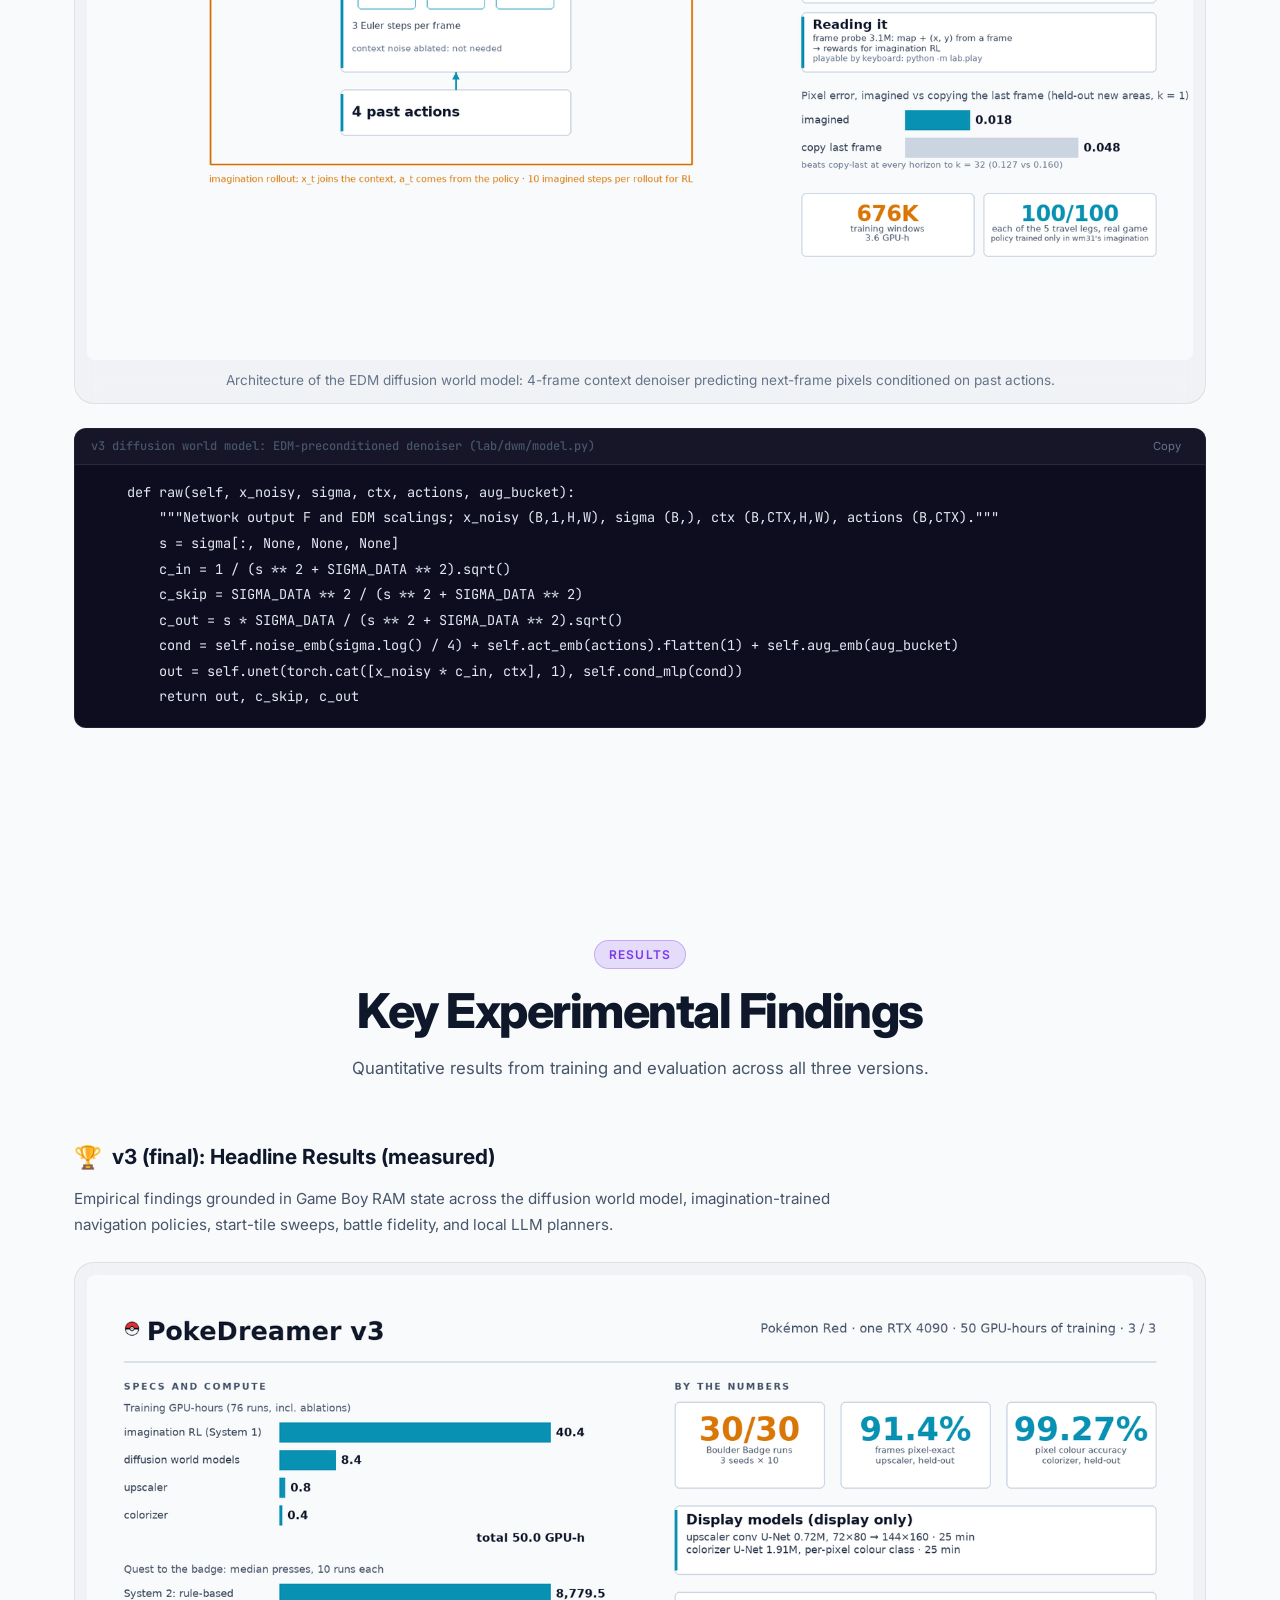
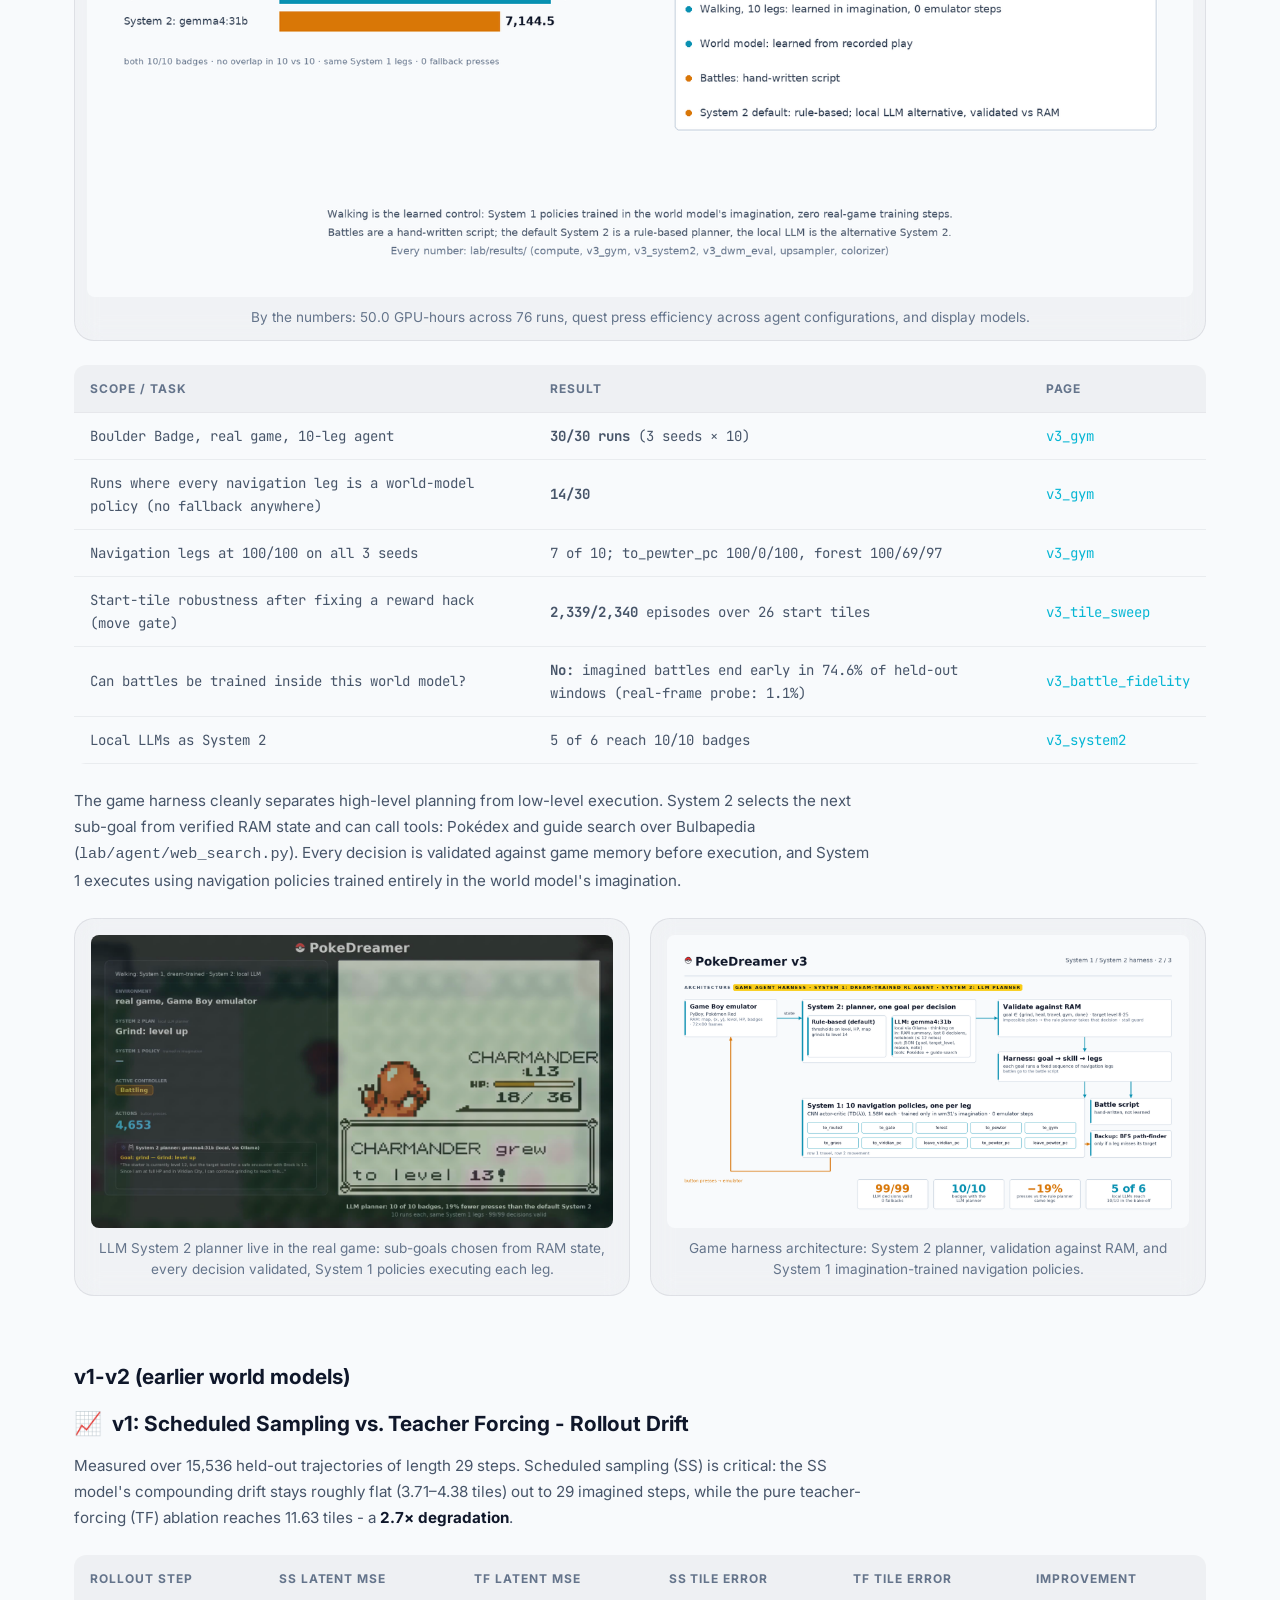
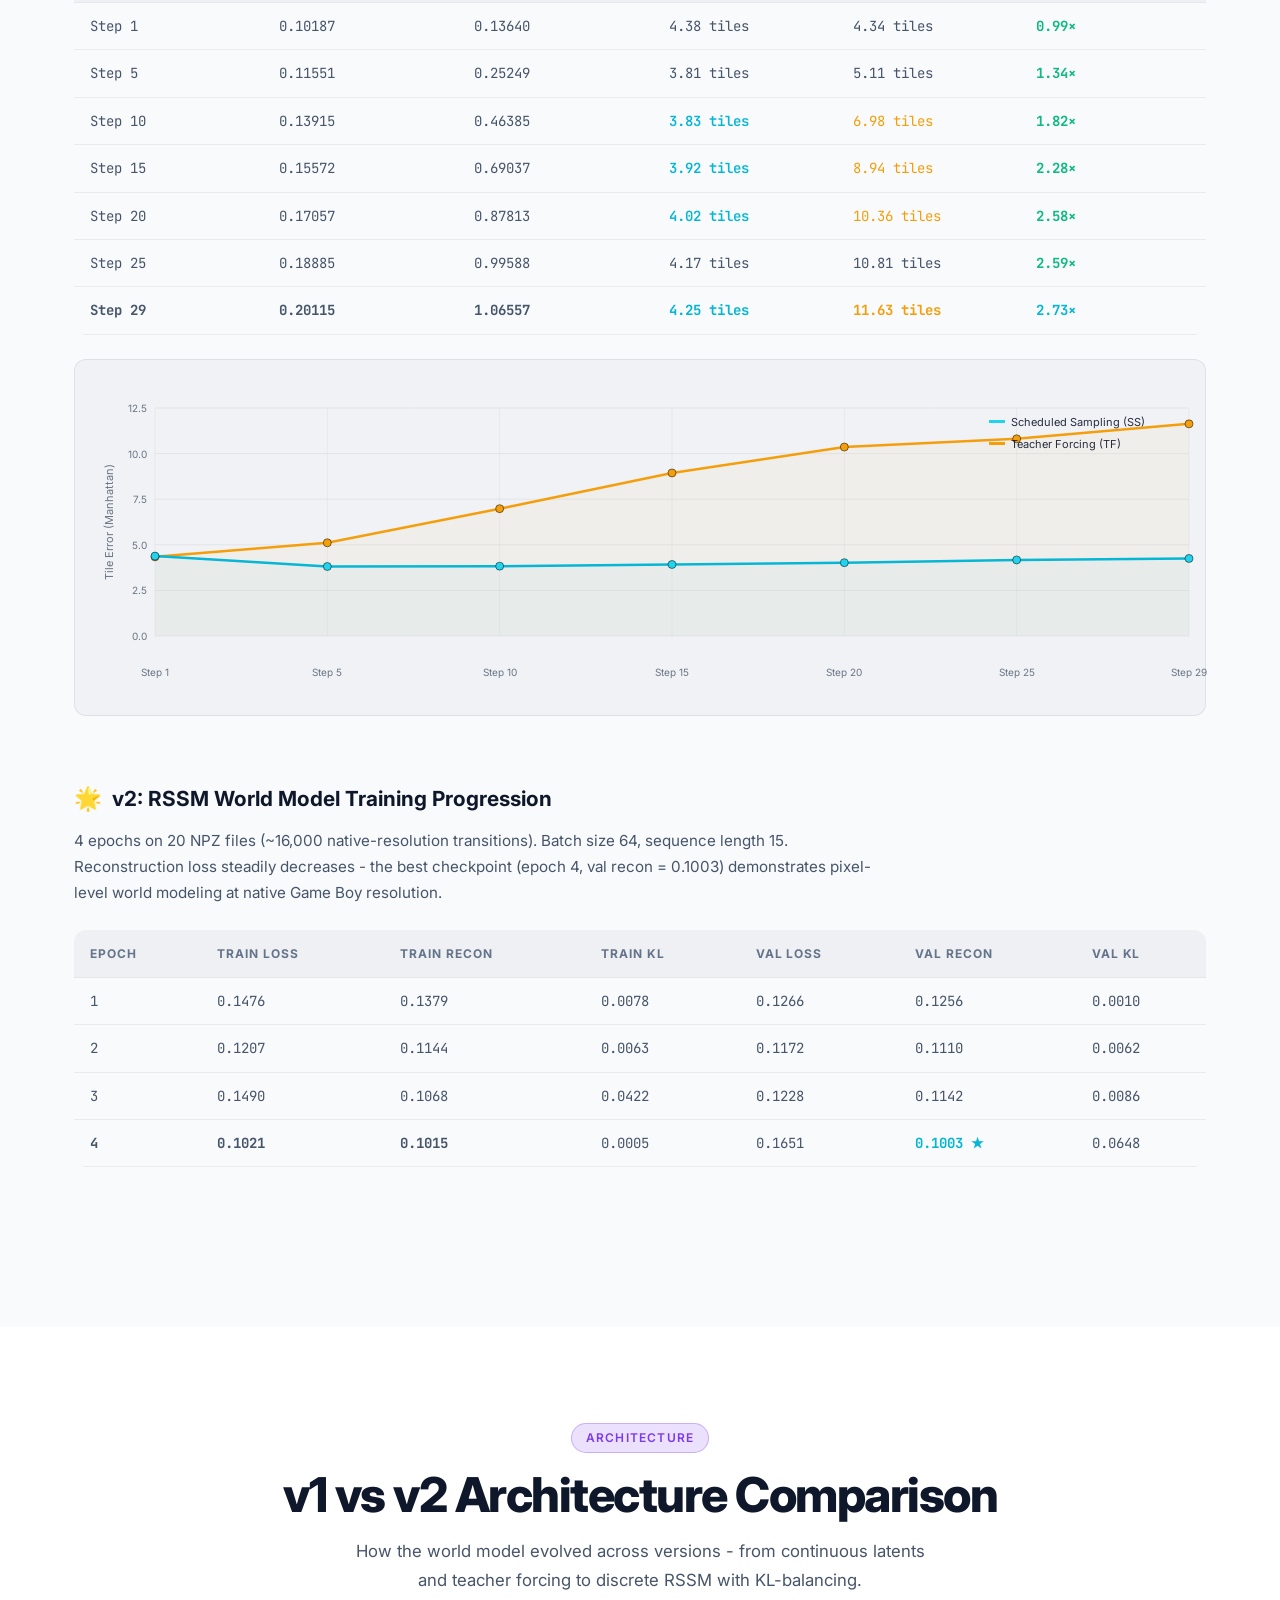
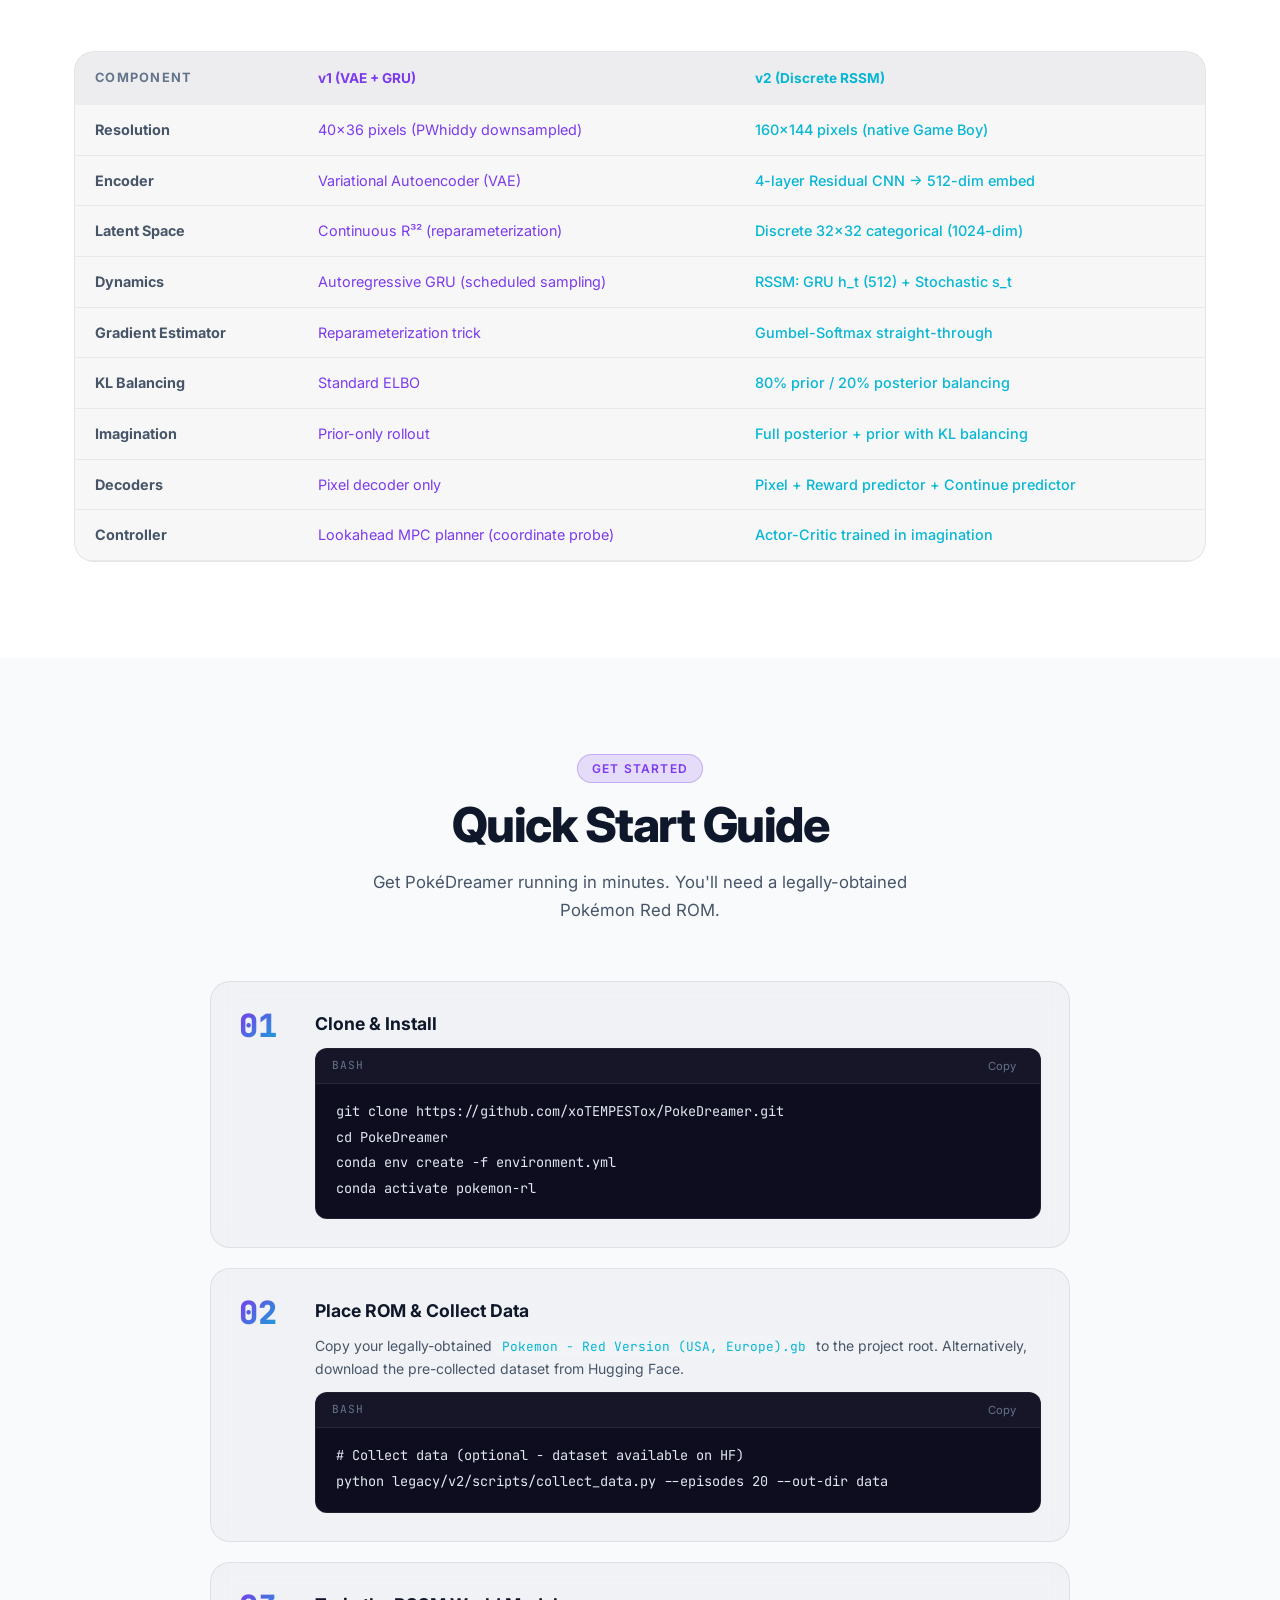
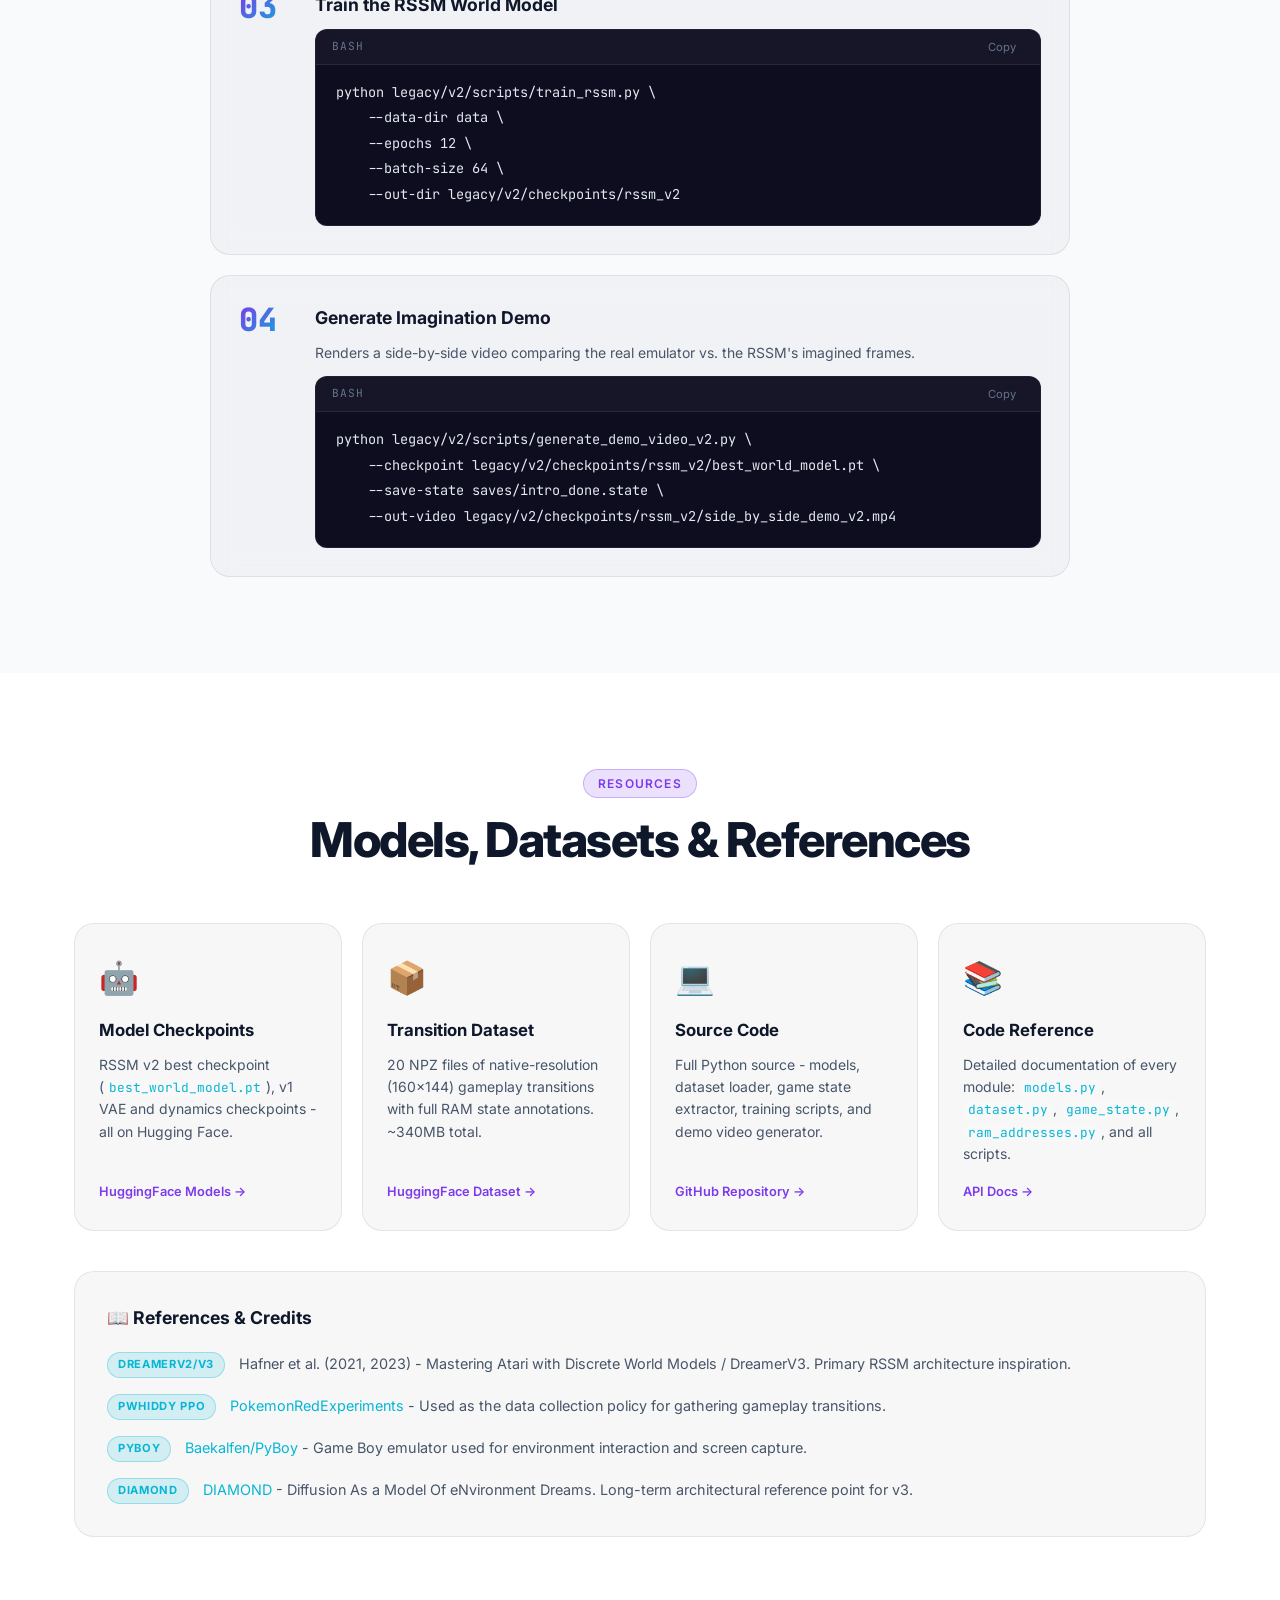
==== commit 2eafef9b: "website: slimmer home hero, light-theme versions of the video info screens - Home hero: title, subti" ====
--- a/docs/index.html
+++ b/docs/index.html
@@ -62,12 +62,6 @@
       <div class="hero-grid"></div>
     </div>
     <div class="container hero-content">
-      <div class="hero-badges">
-        <a href="https://priyanshusah.com/projects/pokedreamer-rl" target="_blank" class="badge badge-research">🔬 Case Study</a>
-        <a href="https://huggingface.co/xxxTEMPESTxxx/PokeDreamer" target="_blank" class="badge badge-hf">🤗 HuggingFace Models</a>
-        <a href="https://huggingface.co/datasets/xxxTEMPESTxxx/PokeDreamer" target="_blank" class="badge badge-dataset">📦 Dataset</a>
-        <a href="https://github.com/xoTEMPESTox/PokeDreamer" target="_blank" class="badge badge-gh">⭐ GitHub</a>
-      </div>
       <h1 class="hero-title">
         <span class="gradient-text">PokéDreamer</span>
       </h1>
@@ -87,12 +81,6 @@
           View on GitHub
         </a>
       </div>
-      <figure class="glass-card hero-media">
-        <video id="heroVideo" class="hero-video" src="assets/v3/hook_3d.mp4" poster="assets/v3/hook_3d.jpg" autoplay muted loop playsinline></video>
-        <figcaption>
-          The showcase's 3D opening: the first town rebuilt from the game's map data; the neural upscaler and colorizer restore the real 72×80 screen; then a System 1 policy, trained only in the world model's imagination, walks the first leg. The System 2 planner and the game agent harness follow in the showcase video below.
-        </figcaption>
-      </figure>
       <script>
         (function() {
           const mq = window.matchMedia('(prefers-reduced-motion: reduce)');
@@ -126,34 +114,6 @@
           }
         }
       </script>
-      <!-- Stats bar -->
-      <div class="hero-stats">
-        <div class="stat-item">
-          <span class="stat-value">30/30</span>
-          <span class="stat-label">runs won the first gym badge (real game)</span>
-        </div>
-        <div class="stat-divider"></div>
-        <div class="stat-item">
-          <span class="stat-value">10</span>
-          <span class="stat-label">walking skills learned only inside the dream</span>
-        </div>
-        <div class="stat-divider"></div>
-        <div class="stat-item">
-          <span class="stat-value">16.7M</span>
-          <span class="stat-label">world-model parameters</span>
-        </div>
-        <div class="stat-divider"></div>
-        <div class="stat-item">
-          <span class="stat-value">50 GPU-h</span>
-          <span class="stat-label">of training in total, one desktop GPU</span>
-        </div>
-      </div>
-      <p class="hero-stats-note">
-        Compute counts every logged v3 training run, ablations and failed recipes included; the shipped world model took 3.6 GPU-hours and each navigation skill 15-48 minutes. <a href="https://github.com/xoTEMPESTox/PokeDreamer/blob/main/lab/results/compute.md" target="_blank" rel="noopener">compute details →</a>
-      </p>
-    </div>
-    <div class="hero-scroll-indicator">
-      <div class="scroll-arrow"></div>
     </div>
   </section>
 
@@ -162,13 +122,13 @@
     <div class="container">
       <div class="section-header">
         <span class="section-tag">Showcase</span>
-        <h2 class="section-title">Final v3 Showcase (2:11)</h2>
+        <h2 class="section-title">v3 Showcase </h2>
         <p class="section-desc">A complete walkthrough: the 3D map reconstruction, the diffusion world model's imagination, the System 1 / System 2 game harness with its LLM planner, and the Boulder Badge won in the real game.</p>
       </div>
       <figure class="glass-card" style="padding: 16px; margin-bottom: 20px;">
         <video id="showcaseVideo" controls preload="none" poster="assets/v3/showcase_poster.jpg" src="assets/v3/pokedreamer_v3_showcase.mp4" style="width: 100%; border-radius: 8px; display: block;"></video>
         <figcaption style="margin-top: 14px; text-align: center;">
-          Full 1080p showcase: the diffusion world model, the game agent harness, the System 2 LLM planner with tool calls and RAM-validated decisions, and the System 1 dream-trained agent winning the badge in the real game.
+          Full showcase: the diffusion world model, the game agent harness, the System 2 LLM planner with tool calls and RAM-validated decisions, and the System 1 dream-trained agent winning the badge in the real game.
         </figcaption>
       </figure>
       <div class="glass-card showcase-chapters" style="padding: 16px 20px;">
@@ -226,7 +186,8 @@
         </p>
       </div>
       <figure class="glass-card" style="padding: 12px; margin: 24px 0 0;">
-        <img src="assets/v3/screen_value.png" alt="What PokeDreamer v3 contributes: research value and engineering value, each with a measured number" style="width: 100%; border-radius: 8px; display: block;" loading="lazy" />
+        <img class="theme-img-dark" src="assets/v3/screen_value.png" alt="What PokeDreamer v3 contributes: research value and engineering value, each with a measured number" style="width: 100%; border-radius: 8px; display: block;" loading="lazy" />
+        <img class="theme-img-light" src="assets/v3/screen_value_light.png" alt="What PokeDreamer v3 contributes: research value and engineering value, each with a measured number" style="width: 100%; border-radius: 8px; display: block;" loading="lazy" />
         <figcaption style="text-align: center; margin-top: 10px;">
           What v3 contributes: research value (the DIAMOND recipe (Alonso et al., 2024) reproduced, Dreamer-style imagination RL (Hafner et al.), RAM-grounded evaluation that caught map hallucinations and a reward hack) and engineering value (System 1/2 harness, emulator + probe measurement stack, display models). Every number is from <a href="https://github.com/xoTEMPESTox/PokeDreamer/blob/main/lab/results/README.md" target="_blank" rel="noopener">lab/results/</a>.
         </figcaption>
@@ -323,7 +284,8 @@
 
       <!-- v3 EDM world model architecture -->
       <figure class="glass-card" style="padding: 12px; margin: 24px 0;">
-        <img src="assets/v3/screen_world_model.png" alt="PokéDreamer v3 EDM diffusion world model architecture" style="width: 100%; border-radius: 8px; display: block;" loading="lazy" />
+        <img class="theme-img-dark" src="assets/v3/screen_world_model.png" alt="PokéDreamer v3 EDM diffusion world model architecture" style="width: 100%; border-radius: 8px; display: block;" loading="lazy" />
+        <img class="theme-img-light" src="assets/v3/screen_world_model_light.png" alt="PokéDreamer v3 EDM diffusion world model architecture" style="width: 100%; border-radius: 8px; display: block;" loading="lazy" />
         <figcaption style="text-align: center; margin-top: 10px;">
           Architecture of the EDM diffusion world model: 4-frame context denoiser predicting next-frame pixels conditioned on past actions.
         </figcaption>
@@ -365,7 +327,8 @@
         </p>
 
         <figure class="glass-card" style="padding: 12px; margin: 24px 0;">
-          <img src="assets/v3/screen_numbers.png" alt="PokéDreamer v3 specs and compute by the numbers" style="width: 100%; border-radius: 8px; display: block;" loading="lazy" />
+          <img class="theme-img-dark" src="assets/v3/screen_numbers.png" alt="PokéDreamer v3 specs and compute by the numbers" style="width: 100%; border-radius: 8px; display: block;" loading="lazy" />
+          <img class="theme-img-light" src="assets/v3/screen_numbers_light.png" alt="PokéDreamer v3 specs and compute by the numbers" style="width: 100%; border-radius: 8px; display: block;" loading="lazy" />
           <figcaption style="text-align: center; margin-top: 10px;">
             By the numbers: 50.0 GPU-hours across 76 runs, quest press efficiency across agent configurations, and display models.
           </figcaption>
@@ -425,7 +388,8 @@
             <figcaption>LLM System 2 planner live in the real game: sub-goals chosen from RAM state, every decision validated, System 1 policies executing each leg.</figcaption>
           </figure>
           <figure class="glass-card">
-            <img src="assets/v3/screen_harness.png" alt="Game harness architecture diagram" style="width: 100%; border-radius: 8px; display: block;" loading="lazy" />
+            <img class="theme-img-dark" src="assets/v3/screen_harness.png" alt="Game harness architecture diagram" style="width: 100%; border-radius: 8px; display: block;" loading="lazy" />
+            <img class="theme-img-light" src="assets/v3/screen_harness_light.png" alt="Game harness architecture diagram" style="width: 100%; border-radius: 8px; display: block;" loading="lazy" />
             <figcaption>Game harness architecture: System 2 planner, validation against RAM, and System 1 imagination-trained navigation policies.</figcaption>
           </figure>
         </div>
--- a/docs/assets/style.css
+++ b/docs/assets/style.css
@@ -1535,3 +1535,13 @@
     padding: 0 8px;
   }
 }
+
+/* Info screens from the video: a dark and a light render, shown by theme (!important beats the inline display:block) */
+.theme-img-light { display: none !important; }
+[data-theme="light"] .theme-img-light { display: block !important; }
+[data-theme="light"] .theme-img-dark { display: none !important; }
+
+/* Home hero is title + subtitle + buttons only (no media/stats): no leftover gap before the showcase */
+#hero .hero-content { padding-bottom: 0; }
+#hero .hero-actions { margin-bottom: 0; }
+#hero + #showcase { padding-top: 48px; }
